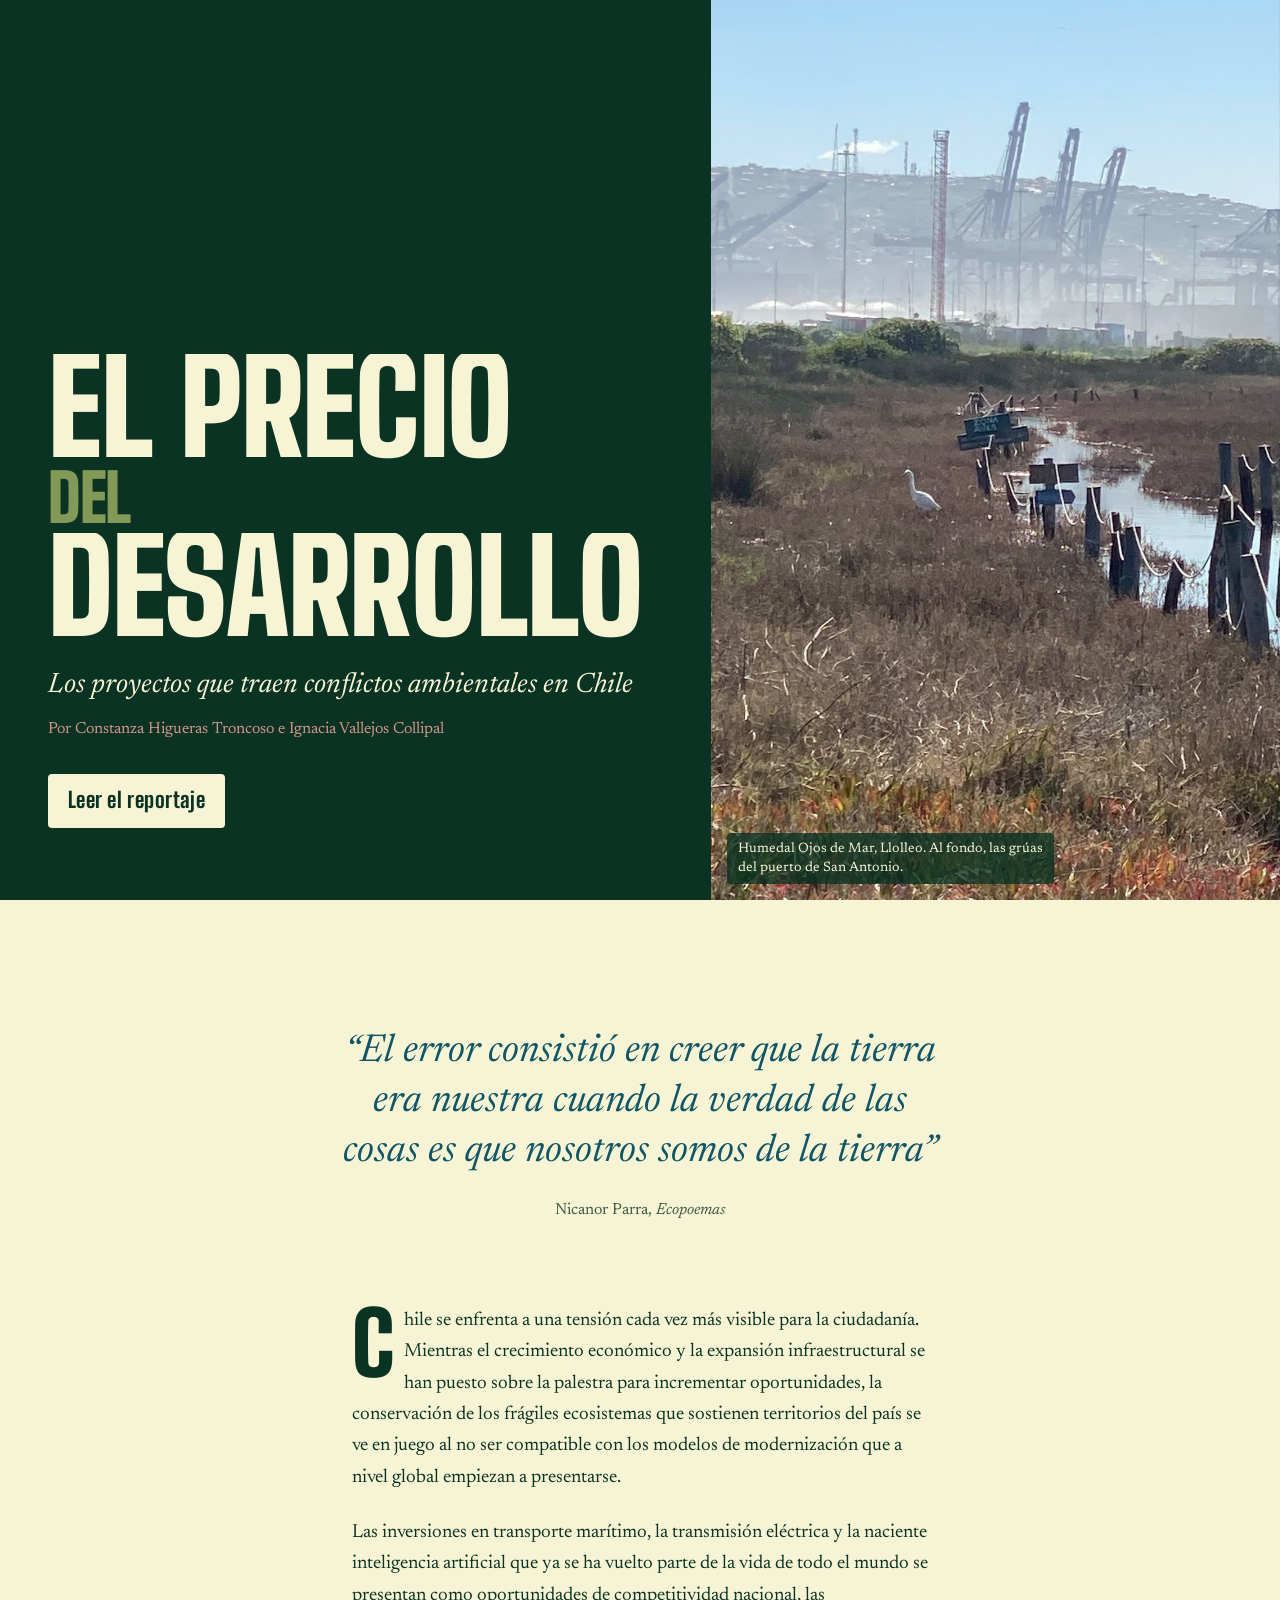
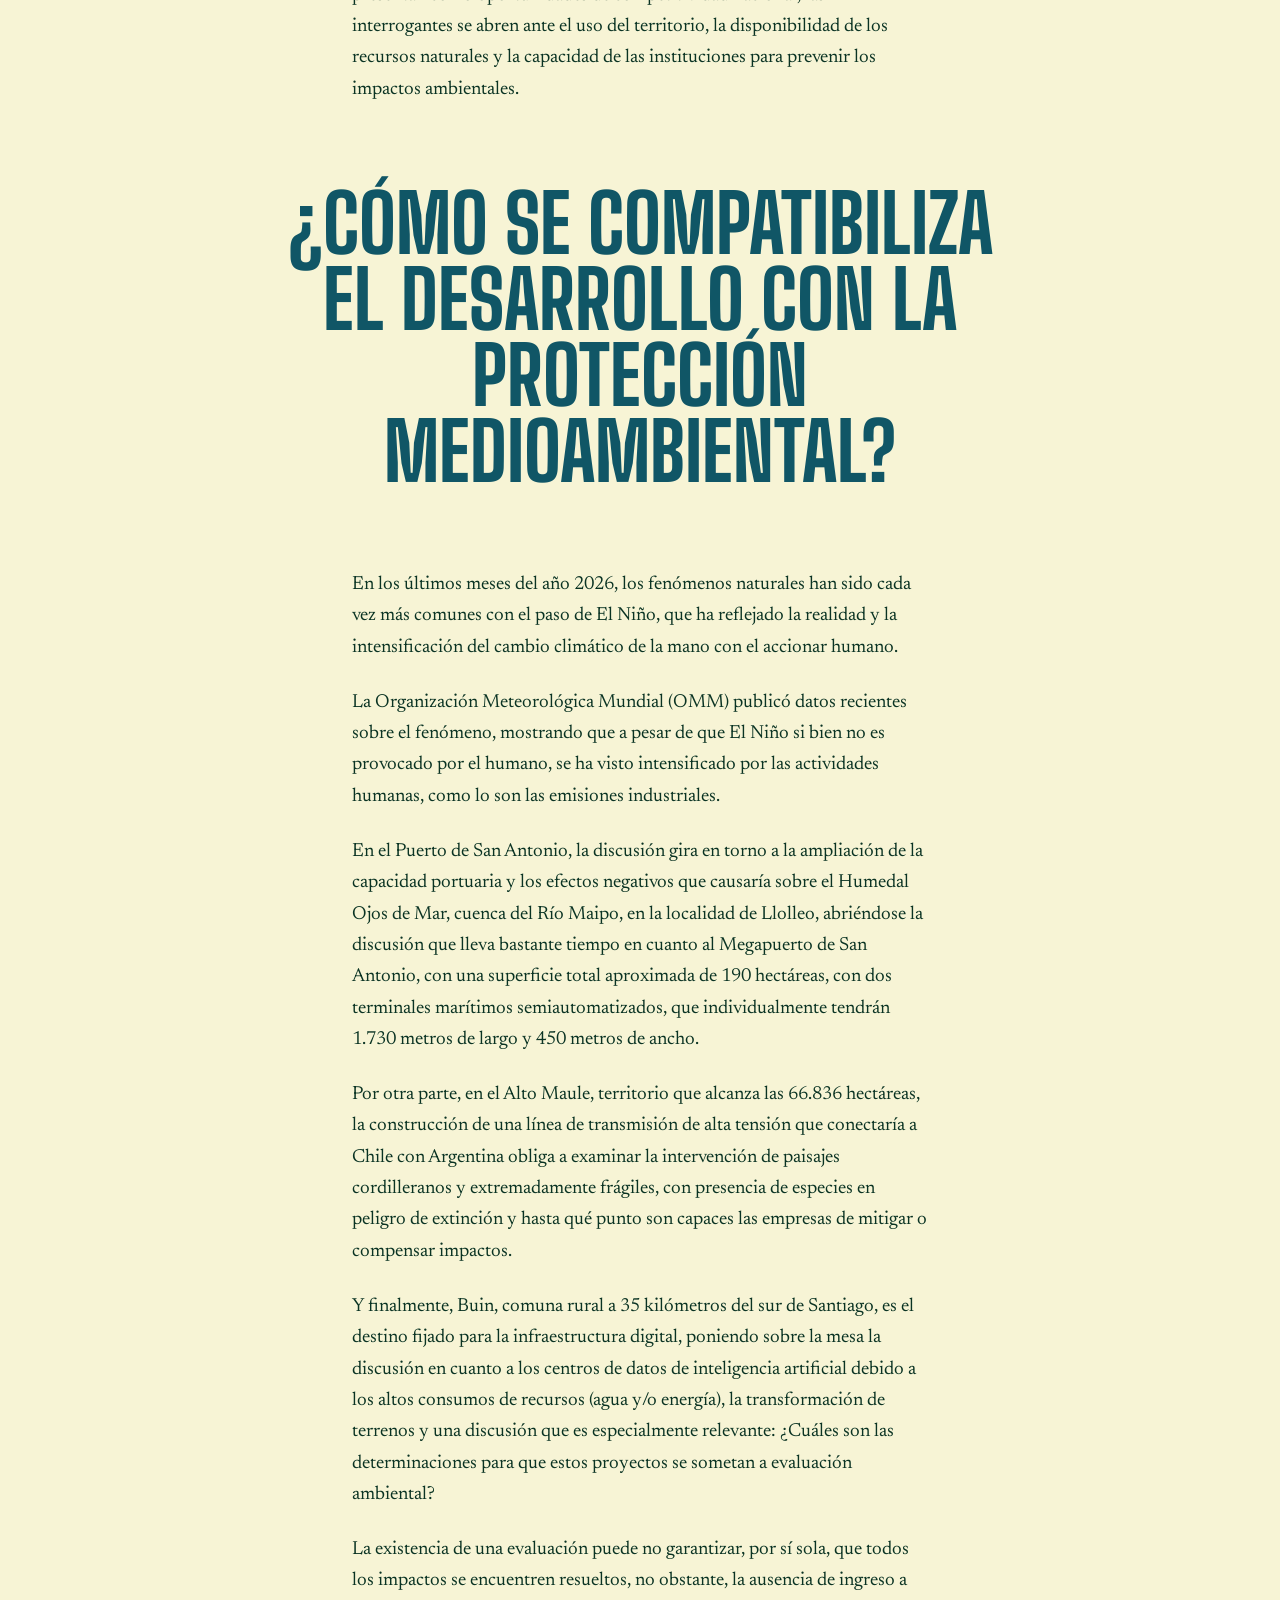
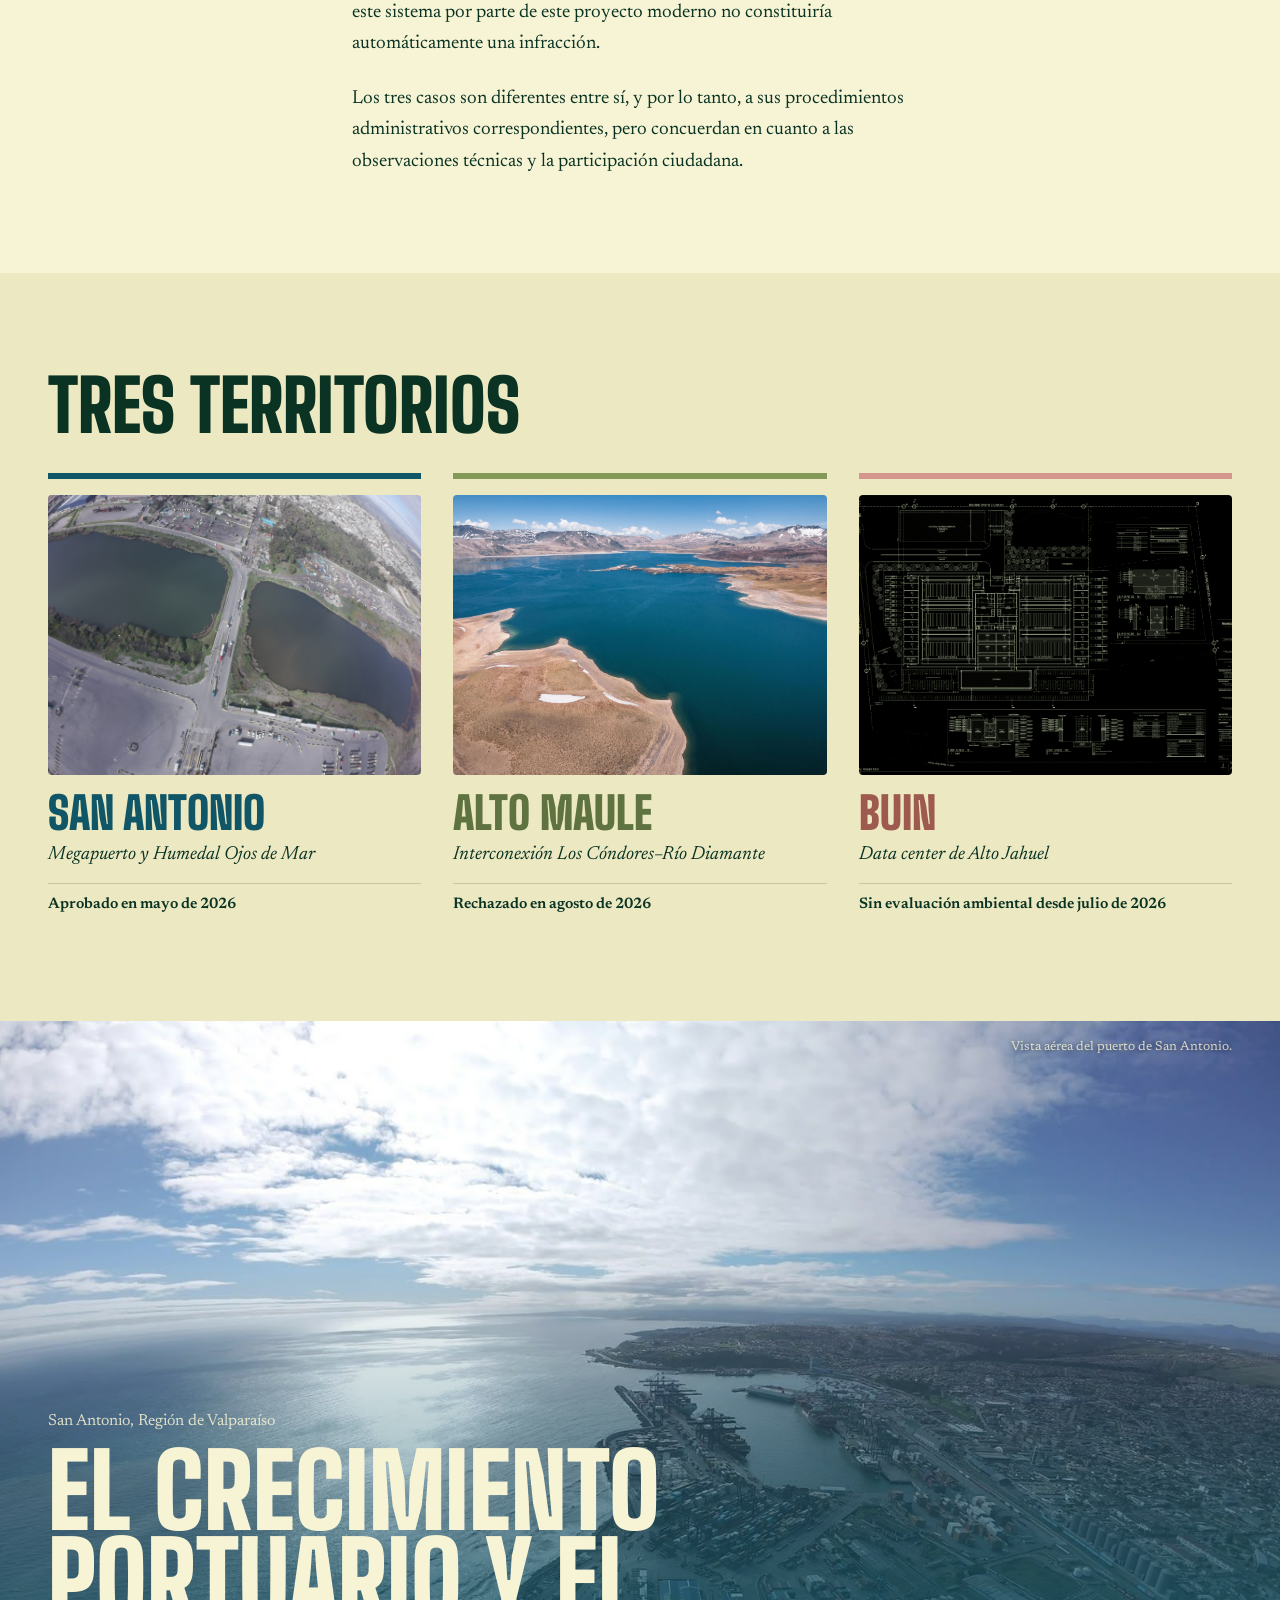
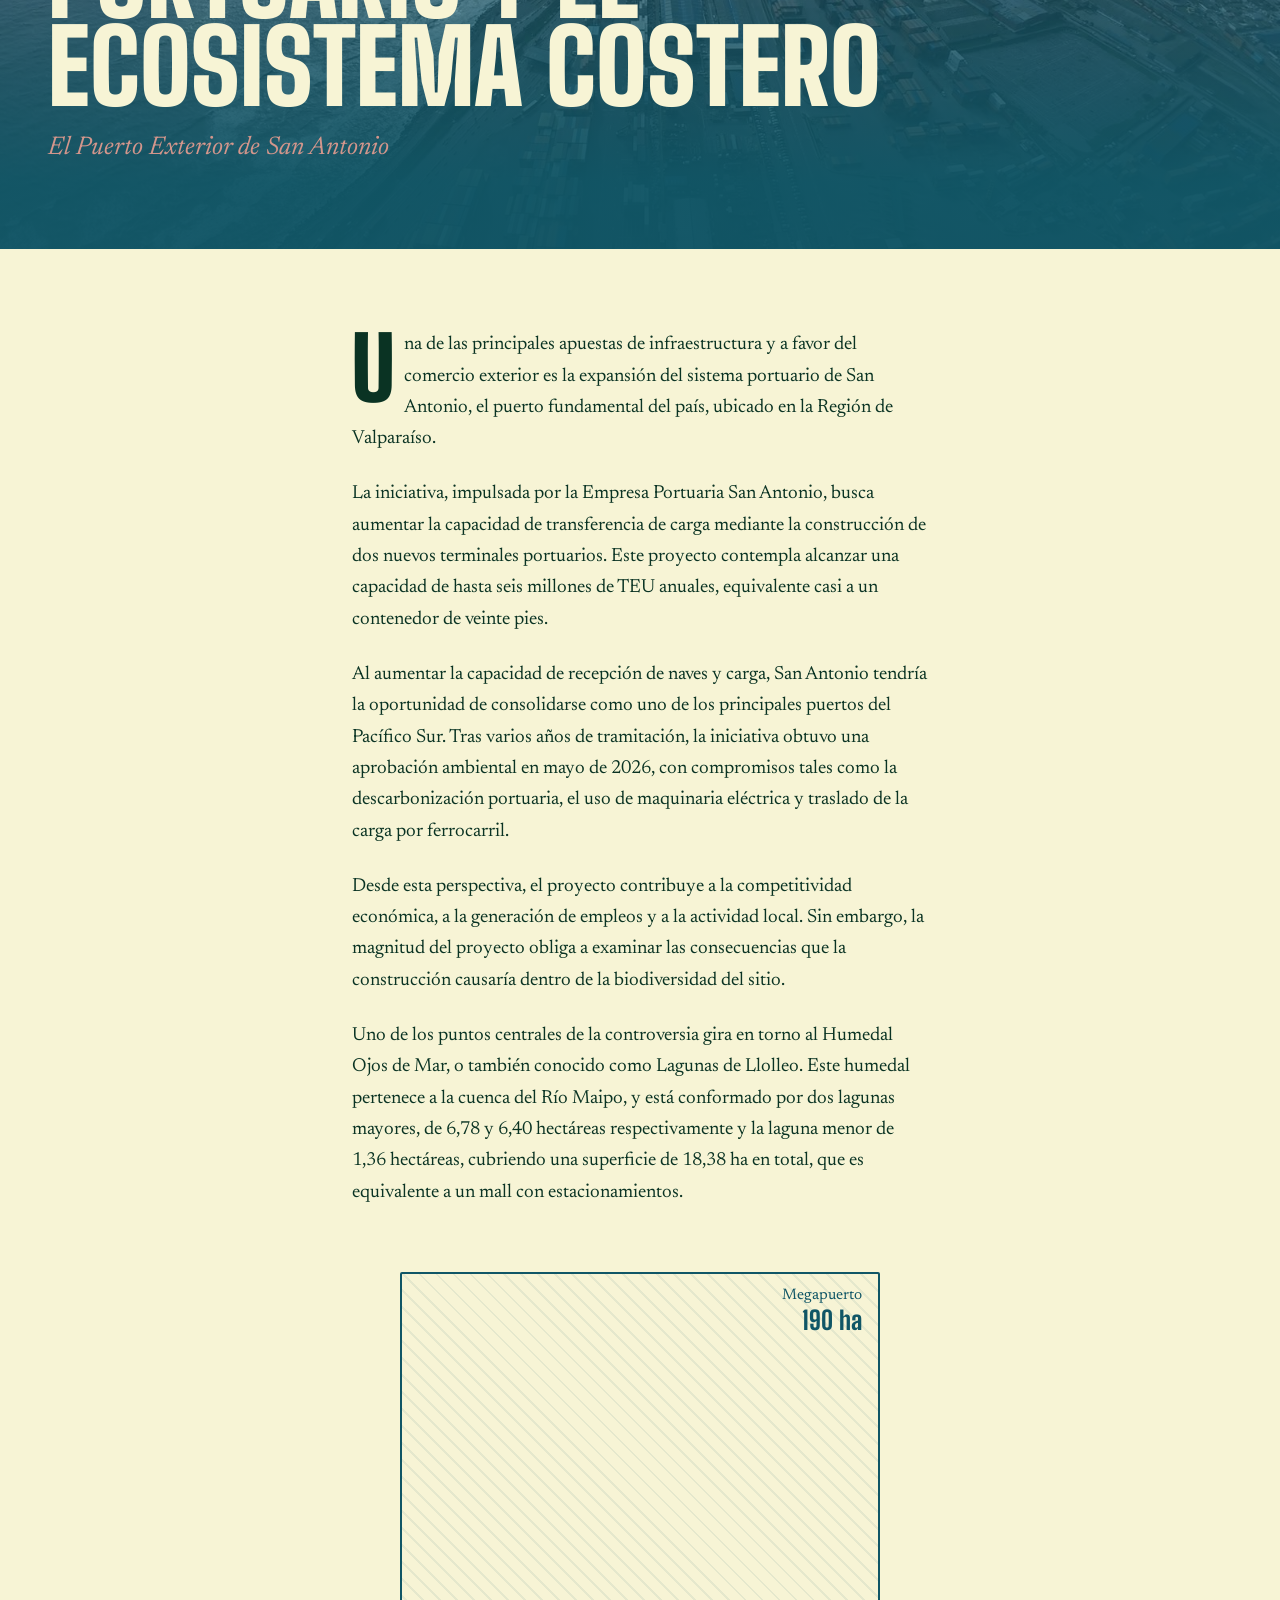
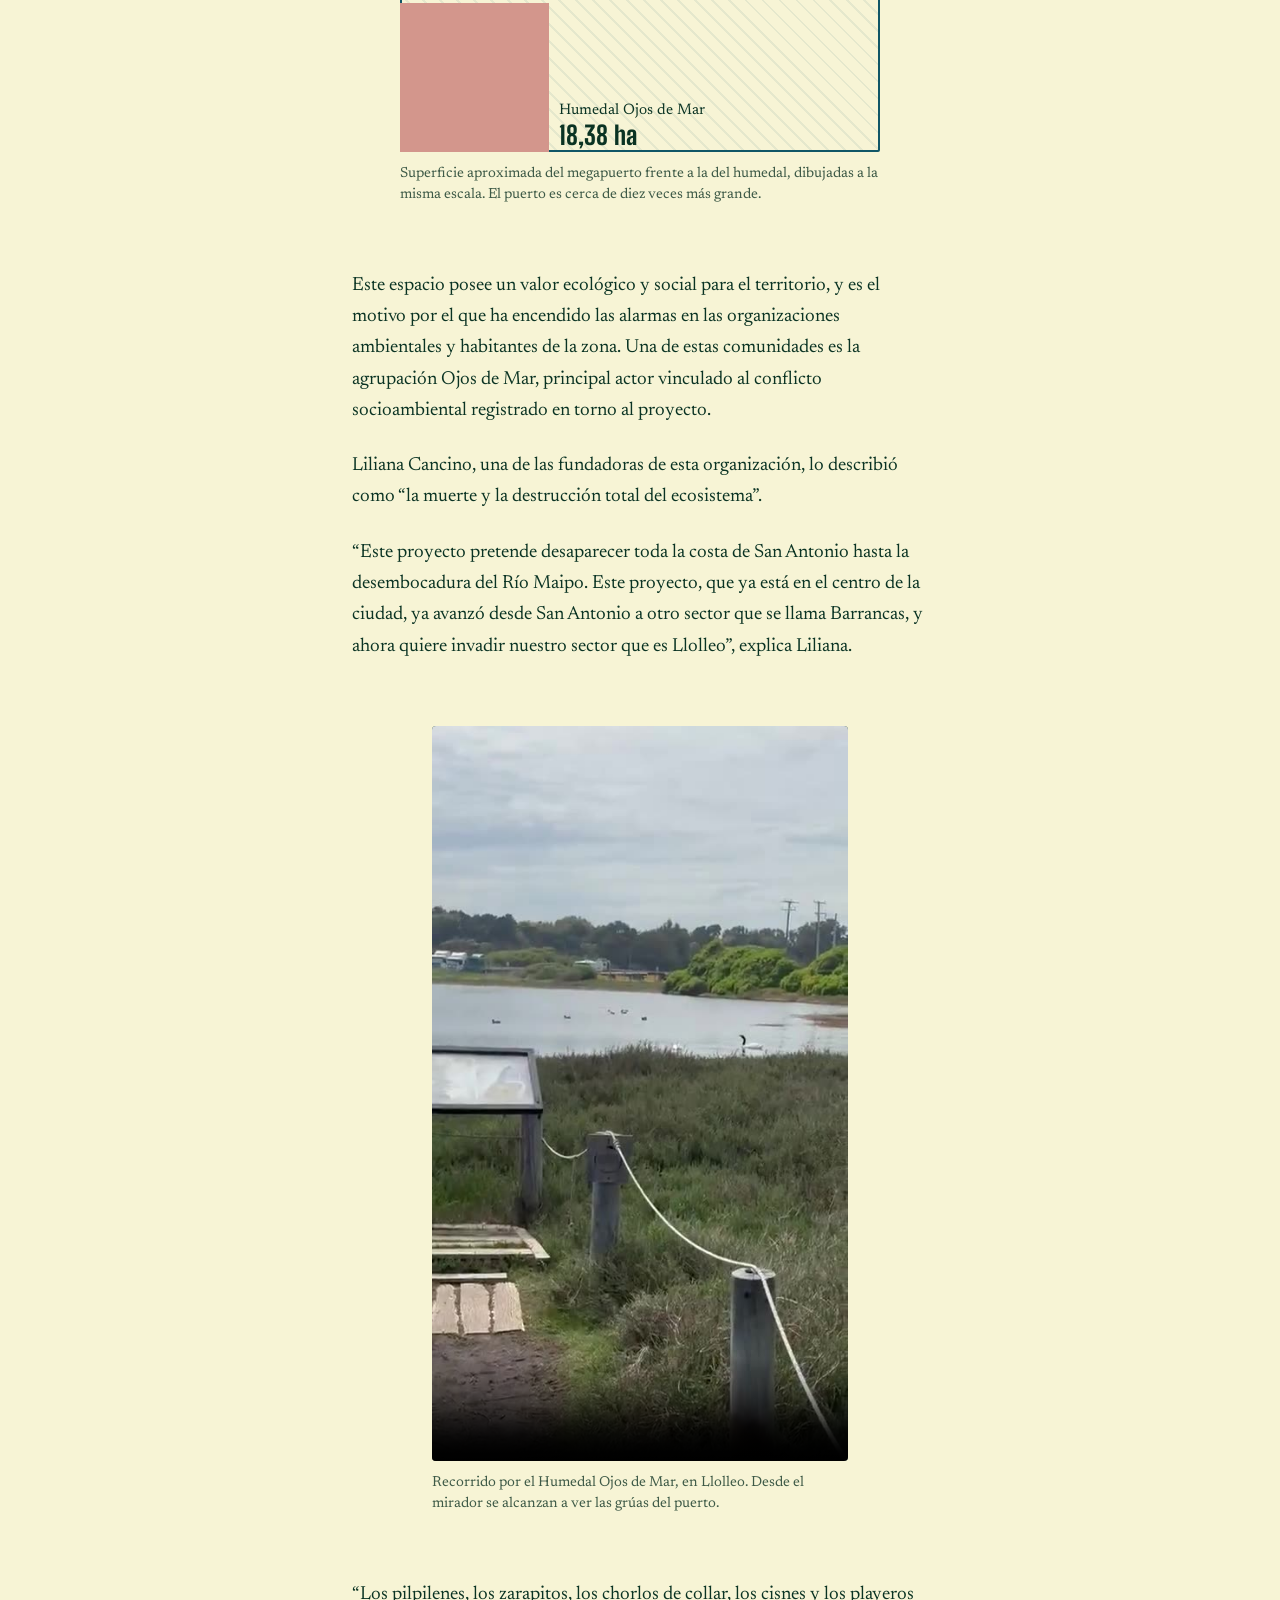
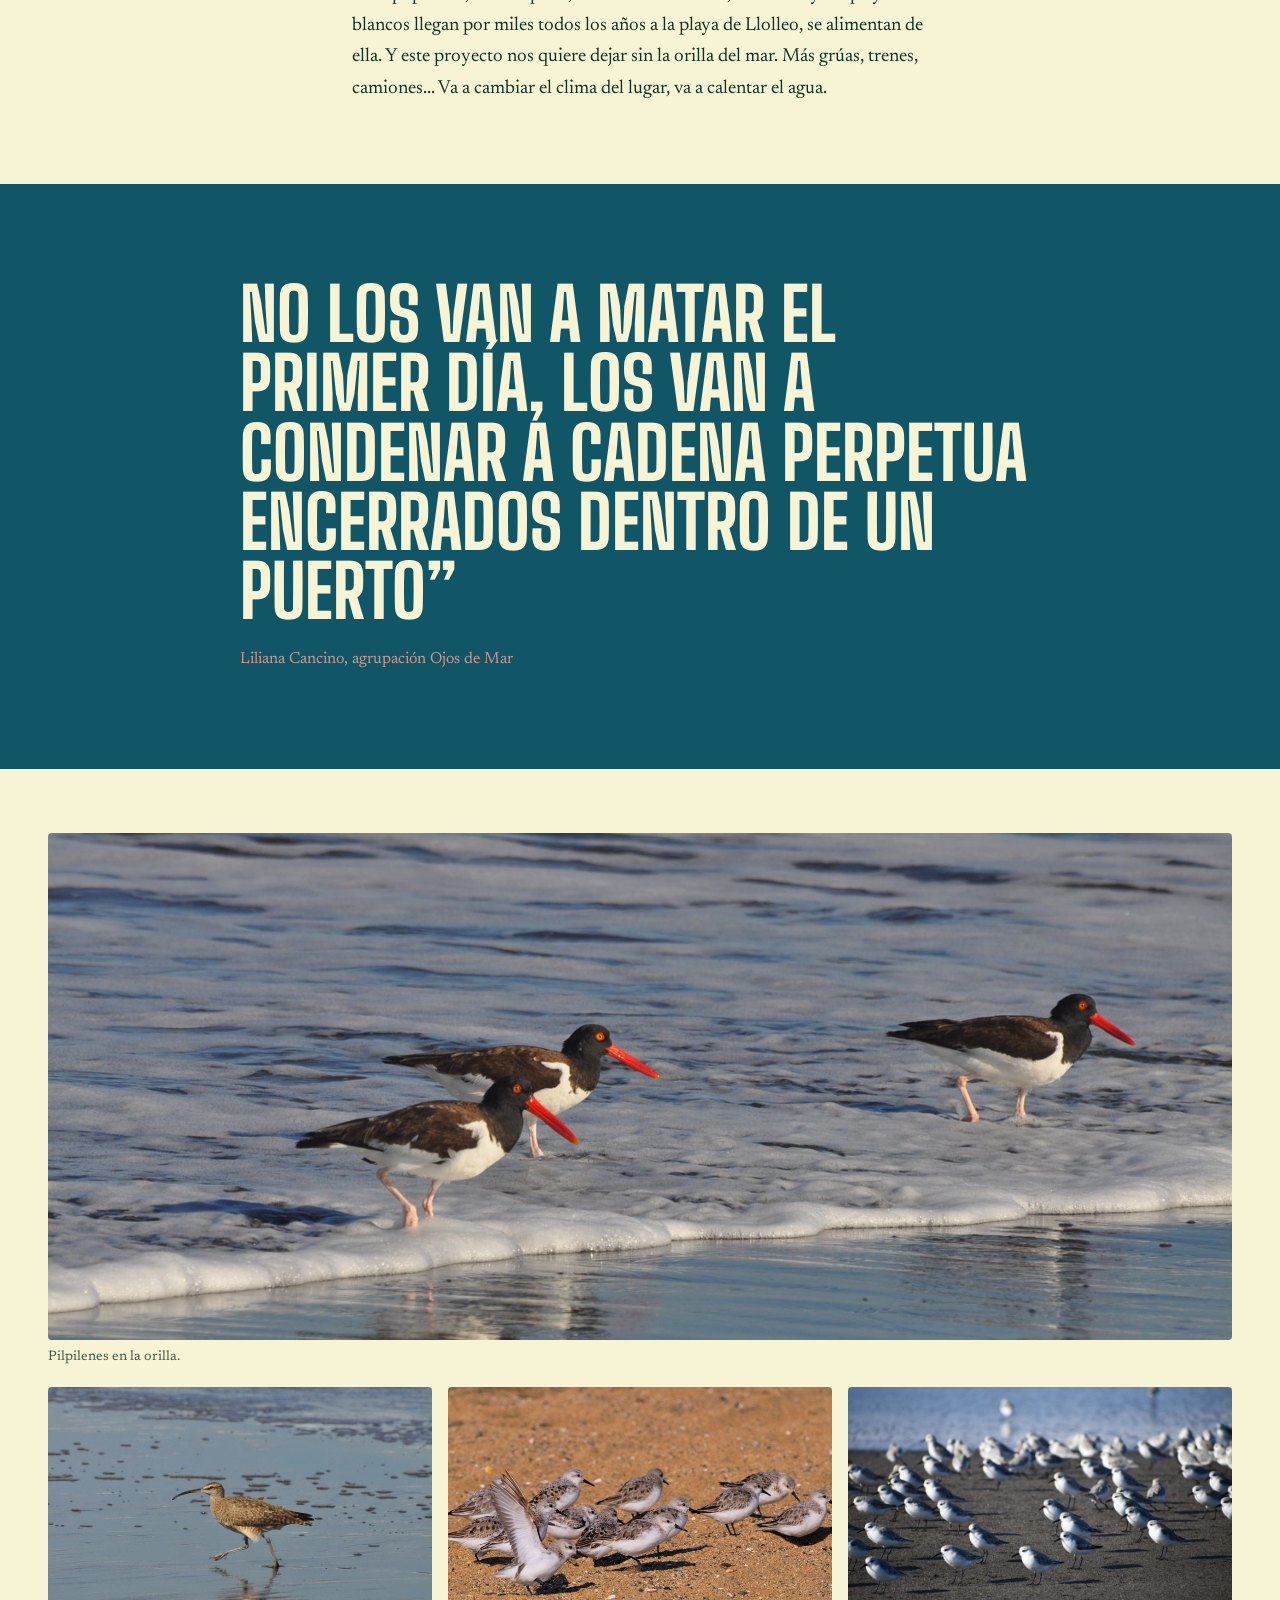
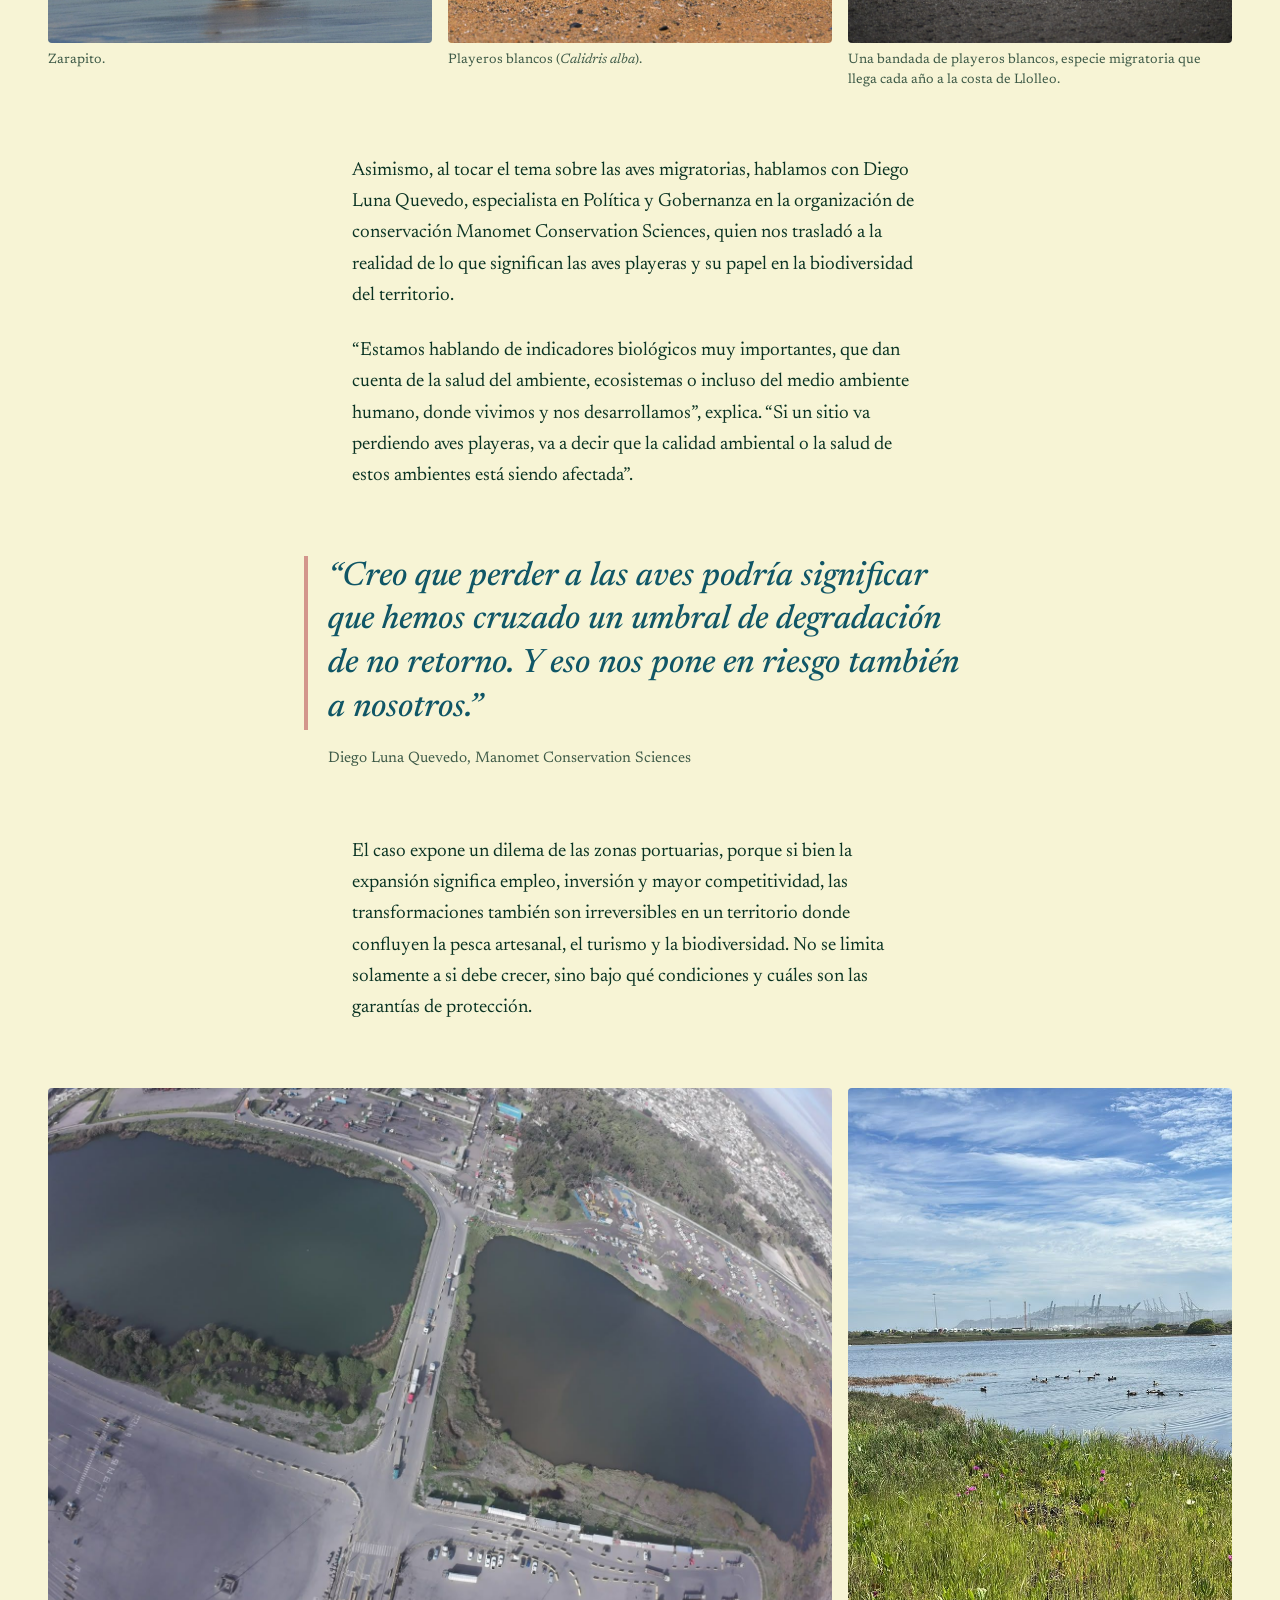
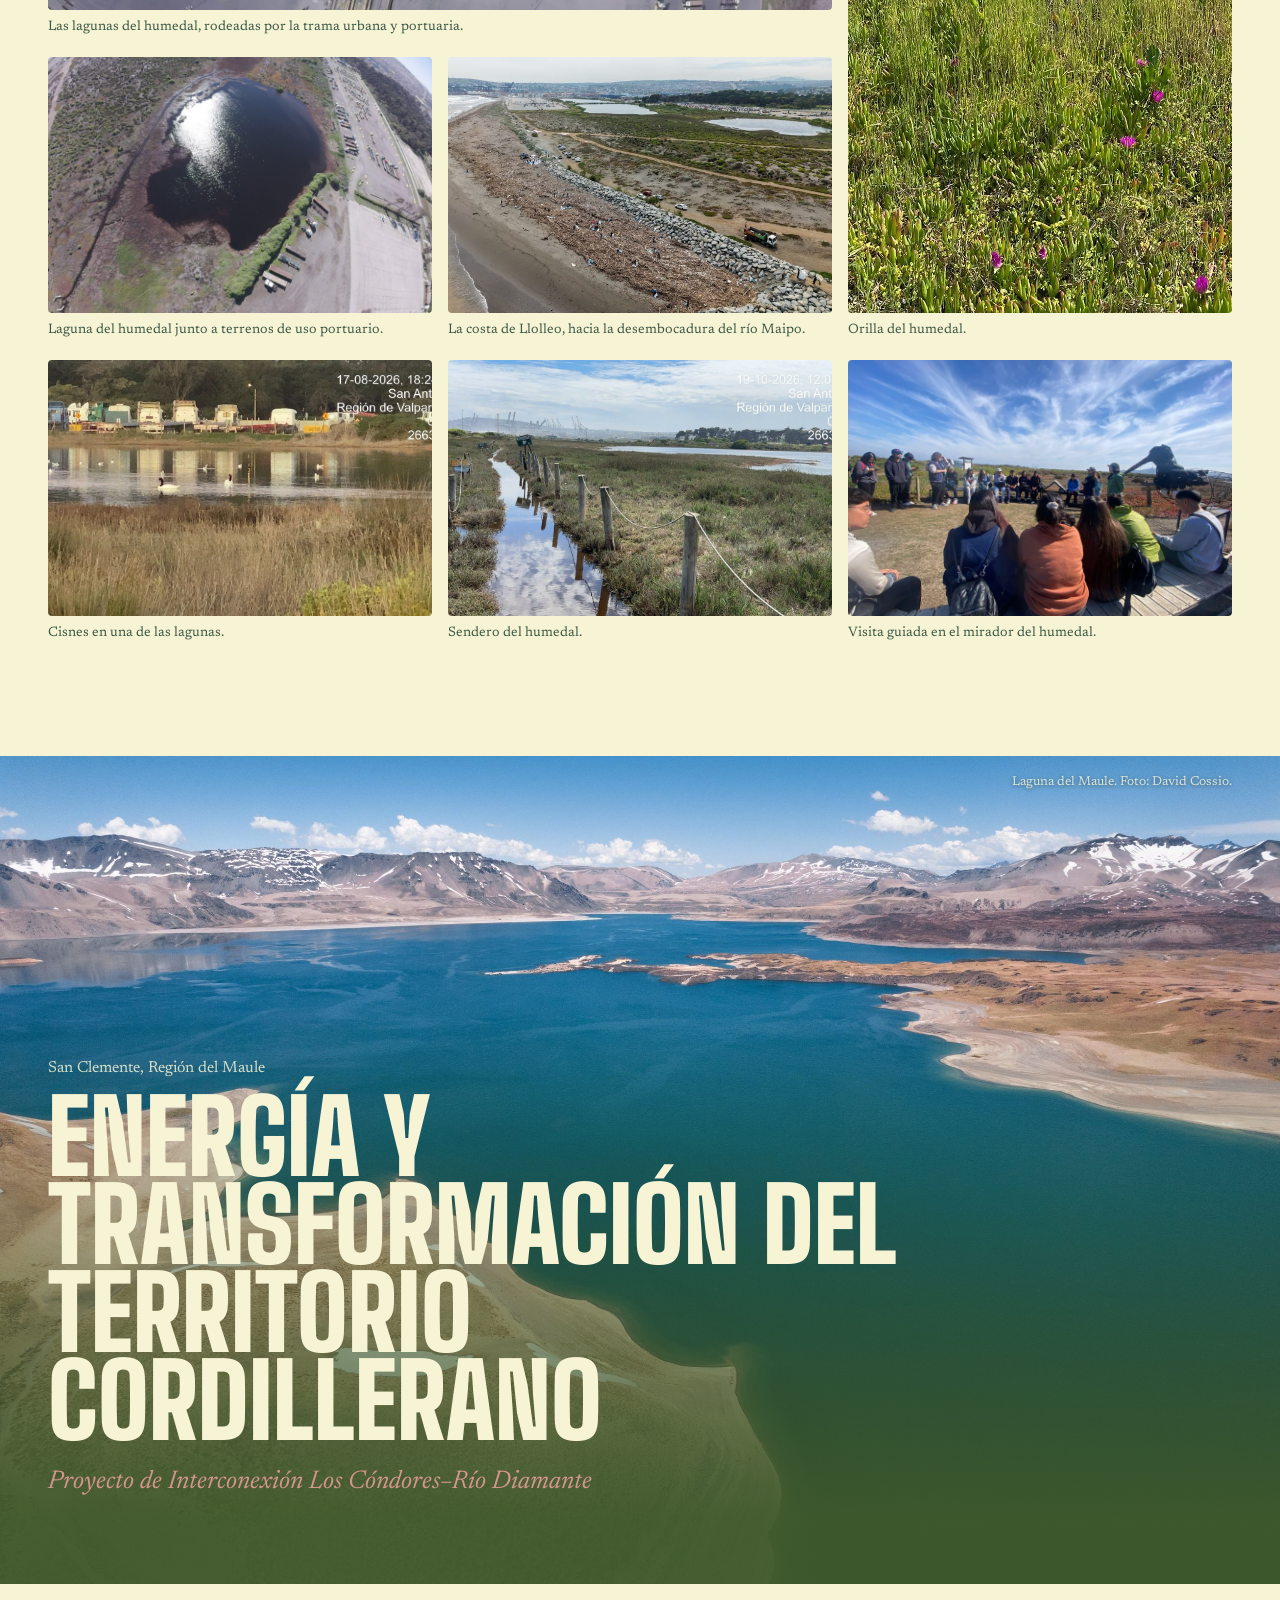
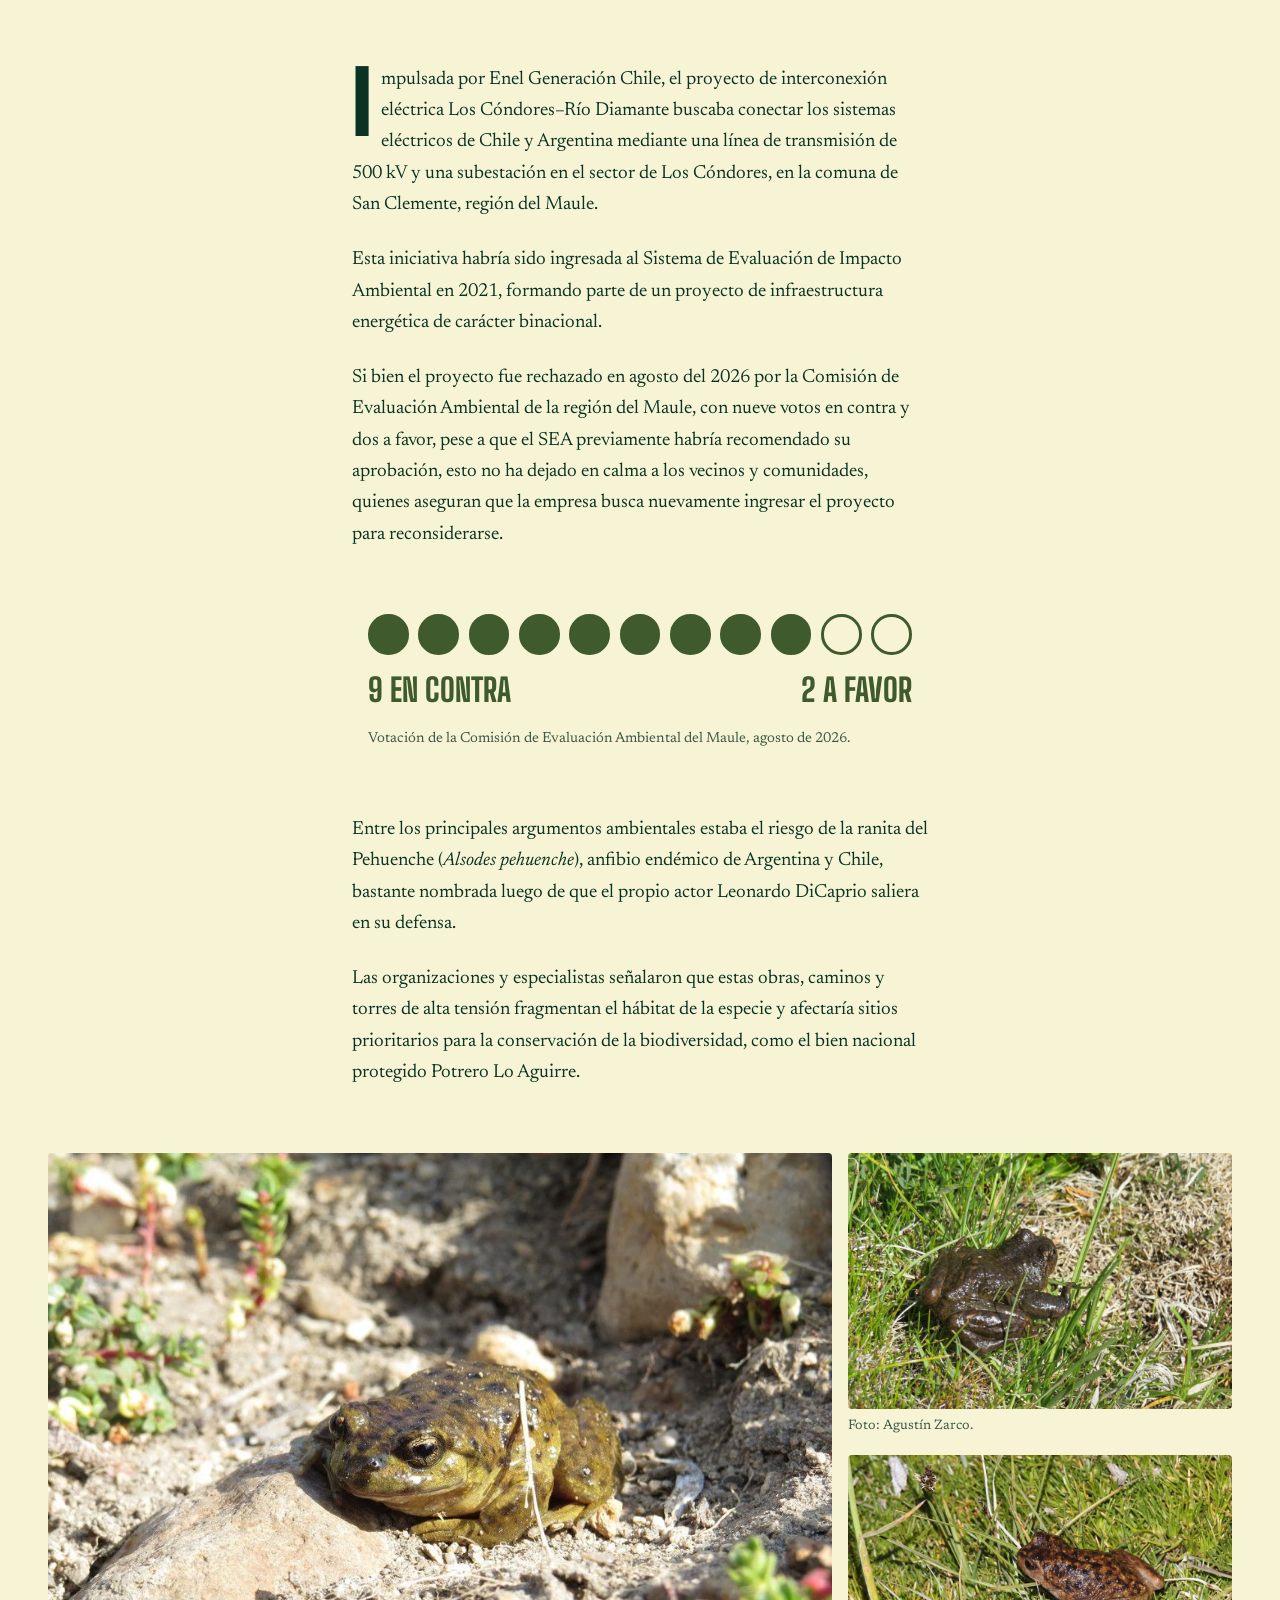
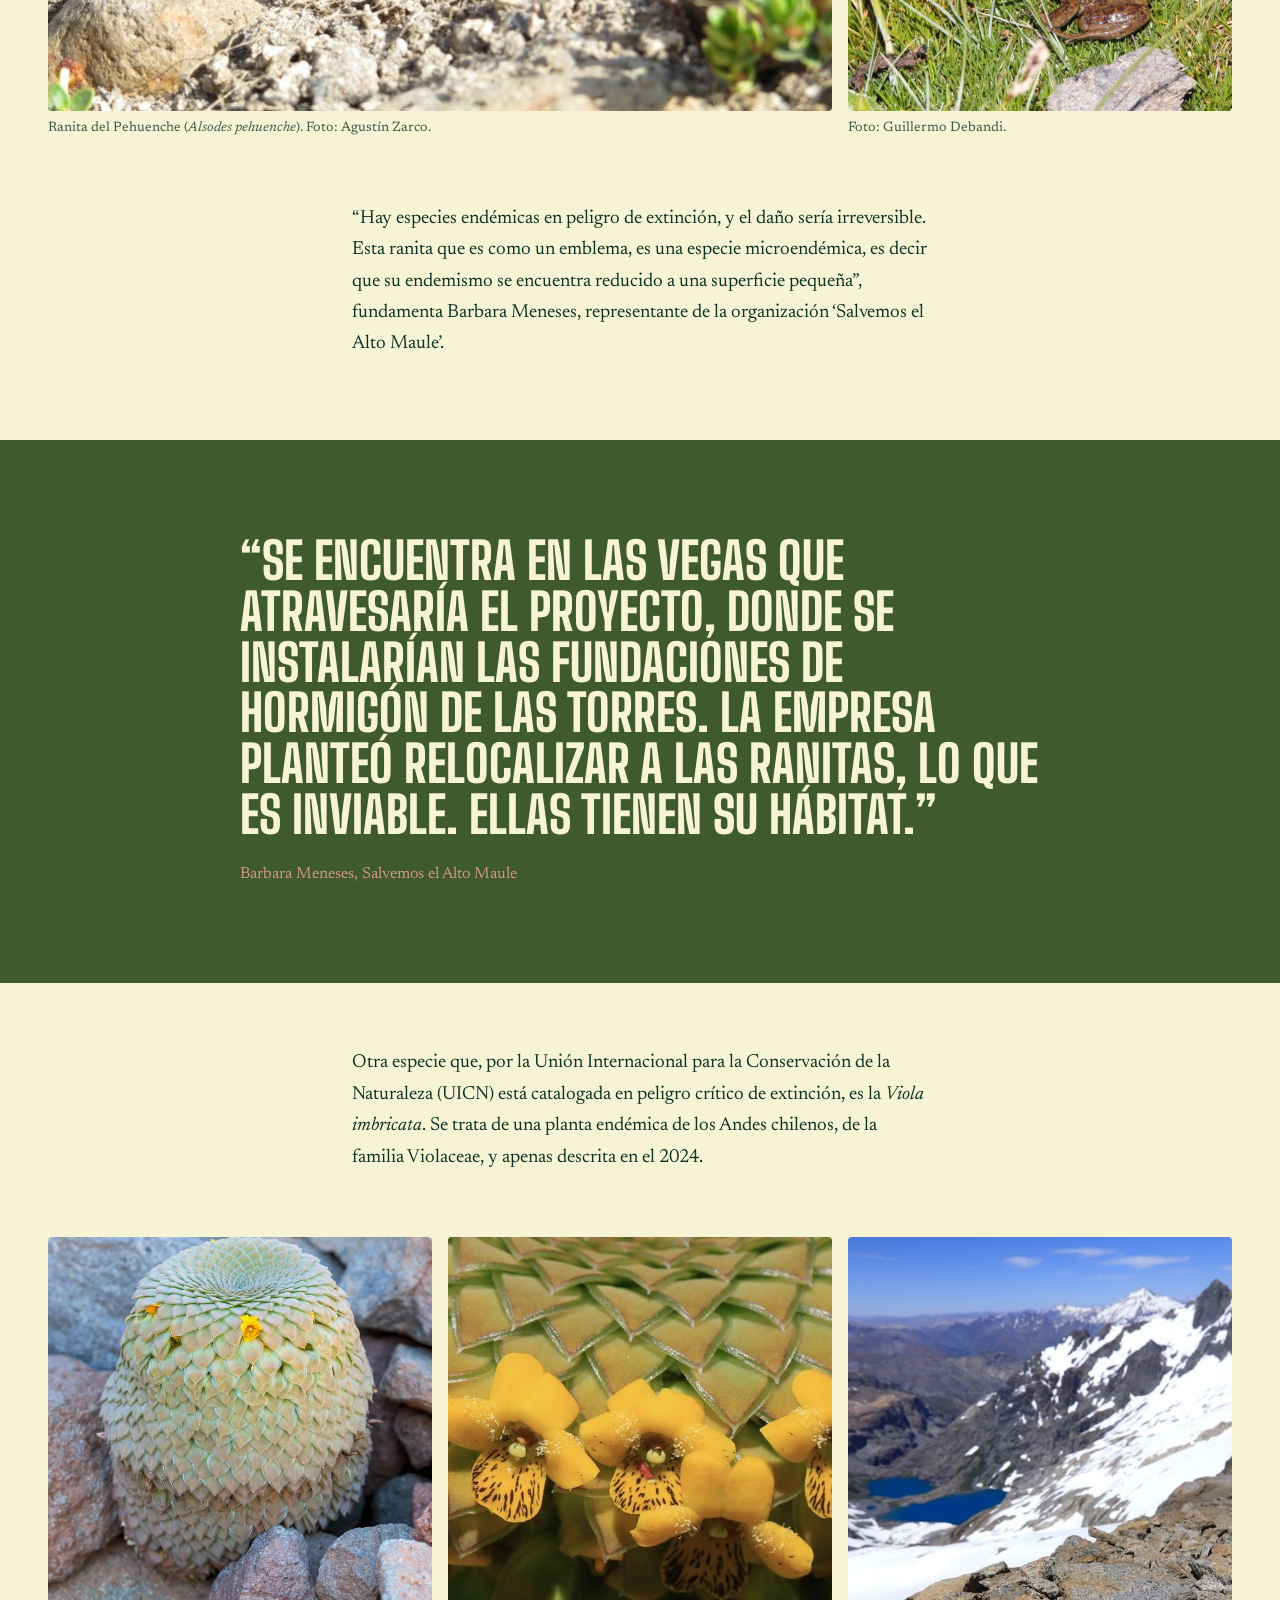
==== index.html @ 7d0caee4 "Add files via upload" ====
<!DOCTYPE html>
<html lang="es">
<head>
  <meta charset="UTF-8">
  <meta name="viewport" content="width=device-width, initial-scale=1, viewport-fit=cover">
  <title>El precio del desarrollo | Conflictos ambientales en Chile</title>
  <meta name="description" content="Reportaje sobre tres proyectos que tensionan el desarrollo y la protección ambiental en Chile: el megapuerto de San Antonio, la interconexión eléctrica del Alto Maule y el data center de Buin.">
  <meta property="og:title" content="El precio del desarrollo">
  <meta property="og:description" content="Tres territorios, tres proyectos, una pregunta: ¿cómo se compatibiliza el desarrollo con la protección ambiental?">
  <meta property="og:image" content="img/san-antonio/humedal-gruas.jpg">
  <link rel="icon" href="data:image/svg+xml,<svg xmlns='http://www.w3.org/2000/svg' viewBox='0 0 100 100'><text y='.9em' font-size='90'>🌿</text></svg>">
  <link rel="preload" href="fonts/big-shoulders-display-latin-900-normal.woff2" as="font" type="font/woff2" crossorigin>
  <link rel="stylesheet" href="css/styles.css">
</head>
<body>

  <a class="saltar" href="#intro">Saltar al reportaje</a>
  <div class="progreso" aria-hidden="true"><span></span></div>

  <!-- ===================== PORTADA ===================== -->
  <header class="portada" id="inicio">
    <div class="portada__texto">
      <h1 class="portada__titulo">
        <span class="linea">El precio</span>
        <span class="linea">del</span>
        <span class="linea">desarrollo</span>
      </h1>
      <p class="portada__bajada">Los proyectos que traen conflictos ambientales en Chile</p>
      <p class="portada__firma">Por Constanza Higueras Troncoso e Ignacia Vallejos Collipal</p>
      <a class="portada__leer" href="#intro">Leer el reportaje</a>
    </div>
    <figure class="portada__foto">
      <img src="img/san-antonio/humedal-gruas.jpg" width="1200" height="1600"
           alt="Humedal con pastizales y cisnes en primer plano; al fondo, las grúas del puerto de San Antonio.">
      <figcaption>Humedal Ojos de Mar, Llolleo. Al fondo, las grúas del puerto de San Antonio.</figcaption>
    </figure>
  </header>

  <!-- ===================== NAVEGACIÓN ===================== -->
  <nav class="barra" aria-label="Secciones del reportaje">
    <a class="barra__marca" href="#inicio">El precio del desarrollo</a>
    <ul>
      <li><a href="#san-antonio" data-tono="mar">San Antonio</a></li>
      <li><a href="#alto-maule" data-tono="cordillera">Alto Maule</a></li>
      <li><a href="#buin" data-tono="valle">Buin</a></li>
      <li><a href="#cierre">Una pregunta</a></li>
    </ul>
  </nav>

  <main>

    <!-- ===================== INTRODUCCIÓN ===================== -->
    <section class="intro" id="intro">
      <blockquote class="epigrafe">
        <p>“El error consistió en creer que la tierra era nuestra cuando la verdad de las cosas es que nosotros somos de la tierra”</p>
        <cite>Nicanor Parra, <i>Ecopoemas</i></cite>
      </blockquote>

      <div class="texto">
        <p class="capitular">Chile se enfrenta a una tensión cada vez más visible para la ciudadanía. Mientras el crecimiento económico y la expansión infraestructural se han puesto sobre la palestra para incrementar oportunidades, la conservación de los frágiles ecosistemas que sostienen territorios del país se ve en juego al no ser compatible con los modelos de modernización que a nivel global empiezan a presentarse.</p>
        <p>Las inversiones en transporte marítimo, la transmisión eléctrica y la naciente inteligencia artificial que ya se ha vuelto parte de la vida de todo el mundo se presentan como oportunidades de competitividad nacional, las interrogantes se abren ante el uso del territorio, la disponibilidad de los recursos naturales y la capacidad de las instituciones para prevenir los impactos ambientales.</p>
      </div>

      <p class="pregunta">¿Cómo se compatibiliza el desarrollo con la protección medioambiental?</p>

      <div class="texto">
        <p>En los últimos meses del año 2026, los fenómenos naturales han sido cada vez más comunes con el paso de El Niño, que ha reflejado la realidad y la intensificación del cambio climático de la mano con el accionar humano.</p>
        <p>La Organización Meteorológica Mundial (OMM) publicó datos recientes sobre el fenómeno, mostrando que a pesar de que El Niño si bien no es provocado por el humano, se ha visto intensificado por las actividades humanas, como lo son las emisiones industriales.</p>
        <p>En el Puerto de San Antonio, la discusión gira en torno a la ampliación de la capacidad portuaria y los efectos negativos que causaría sobre el Humedal Ojos de Mar, cuenca del Río Maipo, en la localidad de Llolleo, abriéndose la discusión que lleva bastante tiempo en cuanto al Megapuerto de San Antonio, con una superficie total aproximada de 190 hectáreas, con dos terminales marítimos semiautomatizados, que individualmente tendrán 1.730 metros de largo y 450 metros de ancho.</p>
        <p>Por otra parte, en el Alto Maule, territorio que alcanza las 66.836 hectáreas, la construcción de una línea de transmisión de alta tensión que conectaría a Chile con Argentina obliga a examinar la intervención de paisajes cordilleranos y extremadamente frágiles, con presencia de especies en peligro de extinción y hasta qué punto son capaces las empresas de mitigar o compensar impactos.</p>
        <p>Y finalmente, Buin, comuna rural a 35 kilómetros del sur de Santiago, es el destino fijado para la infraestructura digital, poniendo sobre la mesa la discusión en cuanto a los centros de datos de inteligencia artificial debido a los altos consumos de recursos (agua y/o energía), la transformación de terrenos y una discusión que es especialmente relevante: ¿Cuáles son las determinaciones para que estos proyectos se sometan a evaluación ambiental?</p>
        <p>La existencia de una evaluación puede no garantizar, por sí sola, que todos los impactos se encuentren resueltos, no obstante, la ausencia de ingreso a este sistema por parte de este proyecto moderno no constituiría automáticamente una infracción.</p>
        <p>Los tres casos son diferentes entre sí, y por lo tanto, a sus procedimientos administrativos correspondientes, pero concuerdan en cuanto a las observaciones técnicas y la participación ciudadana.</p>
      </div>
    </section>

    <!-- ===================== ÍNDICE DE TERRITORIOS ===================== -->
    <section class="territorios" aria-labelledby="territorios-titulo">
      <h2 id="territorios-titulo" class="territorios__titulo">Tres territorios</h2>
      <ol class="territorios__lista">
        <li>
          <a href="#san-antonio" class="territorio territorio--mar">
            <img src="img/san-antonio/lagunas-dron.jpg" alt="" width="1600" height="1200" loading="lazy">
            <span class="territorio__lugar">San Antonio</span>
            <span class="territorio__proyecto">Megapuerto y Humedal Ojos de Mar</span>
            <span class="territorio__estado">Aprobado en mayo de 2026</span>
          </a>
        </li>
        <li>
          <a href="#alto-maule" class="territorio territorio--cordillera">
            <img src="img/maule/laguna-del-maule.jpg" alt="" width="2400" height="1599" loading="lazy">
            <span class="territorio__lugar">Alto Maule</span>
            <span class="territorio__proyecto">Interconexión Los Cóndores–Río Diamante</span>
            <span class="territorio__estado">Rechazado en agosto de 2026</span>
          </a>
        </li>
        <li>
          <a href="#buin" class="territorio territorio--valle">
            <img src="img/buin/a102-planta-n1-portada.jpg" alt="" width="2000" height="1413" loading="lazy">
            <span class="territorio__lugar">Buin</span>
            <span class="territorio__proyecto">Data center de Alto Jahuel</span>
            <span class="territorio__estado">Sin evaluación ambiental desde julio de 2026</span>
          </a>
        </li>
      </ol>
    </section>

    <!-- ===================== SAN ANTONIO ===================== -->
    <article class="capitulo capitulo--mar" id="san-antonio" aria-labelledby="sa-titulo">
      <header class="apertura">
        <img class="apertura__fondo" src="img/san-antonio/puerto-dron.jpg" alt="" width="1600" height="1200">
        <div class="apertura__texto">
          <p class="apertura__lugar">San Antonio, Región de Valparaíso</p>
          <h2 id="sa-titulo">El crecimiento portuario y el ecosistema costero</h2>
          <p class="apertura__bajada">El Puerto Exterior de San Antonio</p>
        </div>
        <p class="apertura__credito">Vista aérea del puerto de San Antonio.</p>
      </header>

      <div class="texto">
        <p class="capitular">Una de las principales apuestas de infraestructura y a favor del comercio exterior es la expansión del sistema portuario de San Antonio, el puerto fundamental del país, ubicado en la Región de Valparaíso.</p>
        <p>La iniciativa, impulsada por la Empresa Portuaria San Antonio, busca aumentar la capacidad de transferencia de carga mediante la construcción de dos nuevos terminales portuarios. Este proyecto contempla alcanzar una capacidad de hasta seis millones de TEU anuales, equivalente casi a un contenedor de veinte pies.</p>
        <p>Al aumentar la capacidad de recepción de naves y carga, San Antonio tendría la oportunidad de consolidarse como uno de los principales puertos del Pacífico Sur. Tras varios años de tramitación, la iniciativa obtuvo una aprobación ambiental en mayo de 2026, con compromisos tales como la descarbonización portuaria, el uso de maquinaria eléctrica y traslado de la carga por ferrocarril.</p>
        <p>Desde esta perspectiva, el proyecto contribuye a la competitividad económica, a la generación de empleos y a la actividad local. Sin embargo, la magnitud del proyecto obliga a examinar las consecuencias que la construcción causaría dentro de la biodiversidad del sitio.</p>
        <p>Uno de los puntos centrales de la controversia gira en torno al Humedal Ojos de Mar, o también conocido como Lagunas de Llolleo. Este humedal pertenece a la cuenca del Río Maipo, y está conformado por dos lagunas mayores, de 6,78 y 6,40 hectáreas respectivamente y la laguna menor de 1,36 hectáreas, cubriendo una superficie de 18,38 ha en total, que es equivalente a un mall con estacionamientos.</p>
      </div>

      <figure class="escala">
        <div class="escala__grafico" role="img" aria-label="Comparación de superficies a la misma escala: el megapuerto, de unas 190 hectáreas, es cerca de diez veces el humedal Ojos de Mar, de 18,38 hectáreas.">
          <div class="escala__puerto"><span>Megapuerto<br><b>190 ha</b></span></div>
          <div class="escala__humedal"><span>Humedal Ojos de Mar<br><b>18,38 ha</b></span></div>
        </div>
        <figcaption>Superficie aproximada del megapuerto frente a la del humedal, dibujadas a la misma escala. El puerto es cerca de diez veces más grande.</figcaption>
      </figure>

      <div class="texto">
        <p>Este espacio posee un valor ecológico y social para el territorio, y es el motivo por el que ha encendido las alarmas en las organizaciones ambientales y habitantes de la zona. Una de estas comunidades es la agrupación Ojos de Mar, principal actor vinculado al conflicto socioambiental registrado en torno al proyecto.</p>
        <p>Liliana Cancino, una de las fundadoras de esta organización, lo describió como “la muerte y la destrucción total del ecosistema”.</p>
        <p>“Este proyecto pretende desaparecer toda la costa de San Antonio hasta la desembocadura del Río Maipo. Este proyecto, que ya está en el centro de la ciudad, ya avanzó desde San Antonio a otro sector que se llama Barrancas, y ahora quiere invadir nuestro sector que es Llolleo”, explica Liliana.</p>
      </div>

      <figure class="video">
        <video controls preload="metadata" playsinline poster="video/humedal-ojos-de-mar-poster.jpg" width="480" height="848">
          <source src="video/humedal-ojos-de-mar.mp4" type="video/mp4">
          Tu navegador no puede reproducir este video. <a href="video/humedal-ojos-de-mar.mp4">Descárgalo aquí</a>.
        </video>
        <figcaption>Recorrido por el Humedal Ojos de Mar, en Llolleo. Desde el mirador se alcanzan a ver las grúas del puerto.</figcaption>
      </figure>

      <div class="texto">
        <p>“Los pilpilenes, los zarapitos, los chorlos de collar, los cisnes y los playeros blancos llegan por miles todos los años a la playa de Llolleo, se alimentan de ella. Y este proyecto nos quiere dejar sin la orilla del mar. Más grúas, trenes, camiones... Va a cambiar el clima del lugar, va a calentar el agua.</p>
      </div>

      <blockquote class="cita cita--banda">
        <p>No los van a matar el primer día, los van a condenar a cadena perpetua encerrados dentro de un puerto”</p>
        <cite>Liliana Cancino, agrupación Ojos de Mar</cite>
      </blockquote>

      <div class="galeria galeria--aves" data-grupo="aves">
        <figure class="galeria__item g6">
          <button type="button"><img src="img/san-antonio/pilpilenes.jpg" alt="Dos pilpilenes, aves de pico rojo y plumaje negro y blanco, caminando en la orilla." width="1800" height="1196" loading="lazy"></button>
          <figcaption>Pilpilenes en la orilla.</figcaption>
        </figure>
        <figure class="galeria__item g2">
          <button type="button"><img src="img/san-antonio/zarapito.jpg" alt="Un zarapito de pico largo y curvo caminando sobre la arena mojada." width="1789" height="1188" loading="lazy"></button>
          <figcaption>Zarapito.</figcaption>
        </figure>
        <figure class="galeria__item g2">
          <button type="button"><img src="img/san-antonio/playeros-blancos-1.jpg" alt="Grupo de playeros blancos sobre la arena." width="1518" height="1009" loading="lazy"></button>
          <figcaption>Playeros blancos (<i>Calidris alba</i>).</figcaption>
        </figure>
        <figure class="galeria__item g2">
          <button type="button"><img src="img/san-antonio/playeros-blancos-2.jpg" alt="Bandada de playeros blancos descansando en la playa." width="1800" height="1200" loading="lazy"></button>
          <figcaption>Una bandada de playeros blancos, especie migratoria que llega cada año a la costa de Llolleo.</figcaption>
        </figure>
      </div>

      <div class="texto">
        <p>Asimismo, al tocar el tema sobre las aves migratorias, hablamos con Diego Luna Quevedo, especialista en Política y Gobernanza en la organización de conservación Manomet Conservation Sciences, quien nos trasladó a la realidad de lo que significan las aves playeras y su papel en la biodiversidad del territorio.</p>
        <p>“Estamos hablando de indicadores biológicos muy importantes, que dan cuenta de la salud del ambiente, ecosistemas o incluso del medio ambiente humano, donde vivimos y nos desarrollamos”, explica. “Si un sitio va perdiendo aves playeras, va a decir que la calidad ambiental o la salud de estos ambientes está siendo afectada”.</p>
      </div>

      <blockquote class="cita">
        <p>“Creo que perder a las aves podría significar que hemos cruzado un umbral de degradación de no retorno. Y eso nos pone en riesgo también a nosotros.”</p>
        <cite>Diego Luna Quevedo, Manomet Conservation Sciences</cite>
      </blockquote>

      <div class="texto">
        <p>El caso expone un dilema de las zonas portuarias, porque si bien la expansión significa empleo, inversión y mayor competitividad, las transformaciones también son irreversibles en un territorio donde confluyen la pesca artesanal, el turismo y la biodiversidad. No se limita solamente a si debe crecer, sino bajo qué condiciones y cuáles son las garantías de protección.</p>
      </div>

      <div class="galeria galeria--territorio" data-grupo="san-antonio">
        <figure class="galeria__item g4">
          <button type="button"><img src="img/san-antonio/lagunas-dron.jpg" alt="Vista aérea de dos lagunas del humedal rodeadas de calles, galpones y estacionamientos." width="1600" height="1200" loading="lazy"></button>
          <figcaption>Las lagunas del humedal, rodeadas por la trama urbana y portuaria.</figcaption>
        </figure>
        <figure class="galeria__item g2 alta">
          <button type="button"><img src="img/san-antonio/orilla-humedal.jpg" alt="Pasto verde en primer plano y la laguna con el puerto a lo lejos." width="900" height="1600" loading="lazy"></button>
          <figcaption>Orilla del humedal.</figcaption>
        </figure>
        <figure class="galeria__item g2">
          <button type="button"><img src="img/san-antonio/laguna-dron.jpg" alt="Vista aérea de una laguna oscura junto a un terreno industrial con camiones." width="1600" height="1200" loading="lazy"></button>
          <figcaption>Laguna del humedal junto a terrenos de uso portuario.</figcaption>
        </figure>
        <figure class="galeria__item g2">
          <button type="button"><img src="img/san-antonio/costa-llolleo-dron.jpg" alt="Vista aérea de la costa con un enrocado, la playa y lagunas al fondo." width="1280" height="960" loading="lazy"></button>
          <figcaption>La costa de Llolleo, hacia la desembocadura del río Maipo.</figcaption>
        </figure>
        <figure class="galeria__item g2">
          <button type="button"><img src="img/san-antonio/cisnes-laguna.jpg" alt="Cisnes en una laguna con casas al fondo." width="1280" height="720" loading="lazy"></button>
          <figcaption>Cisnes en una de las lagunas.</figcaption>
        </figure>
        <figure class="galeria__item g2">
          <button type="button"><img src="img/san-antonio/sendero-humedal.jpg" alt="Sendero delimitado con cuerdas y estacas que cruza el humedal." width="1280" height="720" loading="lazy"></button>
          <figcaption>Sendero del humedal.</figcaption>
        </figure>
        <figure class="galeria__item g2">
          <button type="button"><img src="img/san-antonio/visita-mirador.jpg" alt="Grupo de personas sentadas en un mirador escuchando una charla al aire libre." width="1600" height="1200" loading="lazy"></button>
          <figcaption>Visita guiada en el mirador del humedal.</figcaption>
        </figure>
      </div>
    </article>

    <!-- ===================== ALTO MAULE ===================== -->
    <article class="capitulo capitulo--cordillera" id="alto-maule" aria-labelledby="am-titulo">
      <header class="apertura">
        <img class="apertura__fondo" src="img/maule/laguna-del-maule.jpg" alt="" width="2400" height="1599">
        <div class="apertura__texto">
          <p class="apertura__lugar">San Clemente, Región del Maule</p>
          <h2 id="am-titulo">Energía y transformación del territorio cordillerano</h2>
          <p class="apertura__bajada">Proyecto de Interconexión Los Cóndores–Río Diamante</p>
        </div>
        <p class="apertura__credito">Laguna del Maule. Foto: David Cossio.</p>
      </header>

      <div class="texto">
        <p class="capitular">Impulsada por Enel Generación Chile, el proyecto de interconexión eléctrica Los Cóndores–Río Diamante buscaba conectar los sistemas eléctricos de Chile y Argentina mediante una línea de transmisión de 500 kV y una subestación en el sector de Los Cóndores, en la comuna de San Clemente, región del Maule.</p>
        <p>Esta iniciativa habría sido ingresada al Sistema de Evaluación de Impacto Ambiental en 2021, formando parte de un proyecto de infraestructura energética de carácter binacional.</p>
        <p>Si bien el proyecto fue rechazado en agosto del 2026 por la Comisión de Evaluación Ambiental de la región del Maule, con nueve votos en contra y dos a favor, pese a que el SEA previamente habría recomendado su aprobación, esto no ha dejado en calma a los vecinos y comunidades, quienes aseguran que la empresa busca nuevamente ingresar el proyecto para reconsiderarse.</p>
      </div>

      <figure class="votos">
        <div class="votos__puntos" role="img" aria-label="Votación de la Comisión de Evaluación Ambiental del Maule: nueve votos en contra y dos a favor.">
          <span class="voto voto--contra"></span><span class="voto voto--contra"></span><span class="voto voto--contra"></span>
          <span class="voto voto--contra"></span><span class="voto voto--contra"></span><span class="voto voto--contra"></span>
          <span class="voto voto--contra"></span><span class="voto voto--contra"></span><span class="voto voto--contra"></span>
          <span class="voto voto--favor"></span><span class="voto voto--favor"></span>
        </div>
        <div class="votos__leyenda" aria-hidden="true">
          <span class="votos__contra">9 en contra</span>
          <span class="votos__favor">2 a favor</span>
        </div>
        <figcaption>Votación de la Comisión de Evaluación Ambiental del Maule, agosto de 2026.</figcaption>
      </figure>

      <div class="texto">
        <p>Entre los principales argumentos ambientales estaba el riesgo de la ranita del Pehuenche (<i>Alsodes pehuenche</i>), anfibio endémico de Argentina y Chile, bastante nombrada luego de que el propio actor Leonardo DiCaprio saliera en su defensa.</p>
        <p>Las organizaciones y especialistas señalaron que estas obras, caminos y torres de alta tensión fragmentan el hábitat de la especie y afectaría sitios prioritarios para la conservación de la biodiversidad, como el bien nacional protegido Potrero Lo Aguirre.</p>
      </div>

      <div class="galeria galeria--ranitas" data-grupo="ranita">
        <figure class="galeria__item g4 alta">
          <button type="button"><img src="img/maule/ranita-pehuenche-2.jpg" alt="Ranita café sobre una roca, junto a pequeñas plantas de cordillera." width="1024" height="682" loading="lazy"></button>
          <figcaption>Ranita del Pehuenche (<i>Alsodes pehuenche</i>). Foto: Agustín Zarco.</figcaption>
        </figure>
        <figure class="galeria__item g2">
          <button type="button"><img src="img/maule/ranita-pehuenche-1.jpg" alt="Ranita oscura entre pastos verdes y secos." width="1024" height="682" loading="lazy"></button>
          <figcaption>Foto: Agustín Zarco.</figcaption>
        </figure>
        <figure class="galeria__item g2">
          <button type="button"><img src="img/maule/ranita-pehuenche-3.jpg" alt="Ranita de tonos café y anaranjados sobre el pasto de una vega." width="1024" height="768" loading="lazy"></button>
          <figcaption>Foto: Guillermo Debandi.</figcaption>
        </figure>
      </div>

      <div class="texto">
        <p>“Hay especies endémicas en peligro de extinción, y el daño sería irreversible. Esta ranita que es como un emblema, es una especie microendémica, es decir que su endemismo se encuentra reducido a una superficie pequeña”, fundamenta Barbara Meneses, representante de la organización ‘Salvemos el Alto Maule’.</p>
      </div>

      <blockquote class="cita cita--banda cita--larga">
        <p>“Se encuentra en las vegas que atravesaría el proyecto, donde se instalarían las fundaciones de hormigón de las torres. La empresa planteó relocalizar a las ranitas, lo que es inviable. Ellas tienen su hábitat.”</p>
        <cite>Barbara Meneses, Salvemos el Alto Maule</cite>
      </blockquote>

      <div class="texto">
        <p>Otra especie que, por la Unión Internacional para la Conservación de la Naturaleza (UICN) está catalogada en peligro crítico de extinción, es la <i>Viola imbricata</i>. Se trata de una planta endémica de los Andes chilenos, de la familia Violaceae, y apenas descrita en el 2024.</p>
      </div>

      <div class="galeria galeria--violas" data-grupo="viola">
        <figure class="galeria__item g2 vertical">
          <button type="button"><img src="img/maule/viola-imbricata.jpg" alt="Planta en forma de roseta compacta, de hojas verdes escamosas, entre piedras." width="720" height="1080" loading="lazy"></button>
          <figcaption><i>Viola imbricata</i>. Foto: César Muñoz.</figcaption>
        </figure>
        <figure class="galeria__item g2 vertical">
          <button type="button"><img src="img/maule/viola-flores.jpg" alt="Flores amarillas con líneas oscuras sobre una roseta de hojas." width="1024" height="683" loading="lazy"></button>
          <figcaption>Flores de una viola de roseta. Foto: Jeff Bisbee.</figcaption>
        </figure>
        <figure class="galeria__item g2 vertical">
          <button type="button"><img src="img/maule/viola-alta-cordillera.jpg" alt="Pequeña roseta entre piedras, con cumbres nevadas y una laguna al fondo." width="1024" height="683" loading="lazy"></button>
          <figcaption>Su hábitat, en la alta cordillera. Foto: Jeff Bisbee.</figcaption>
        </figure>
      </div>

      <div class="texto">
        <p>Catalina Sierra Rosales, bióloga con mención en medio ambiente de la Universidad de Chile profundizó más en el tema, explicando la importancia de la protección de estos ecosistemas y qué consecuencias significan los mínimos cambios.</p>
        <p>“Al tener este carácter ‘endémico’, su conservación se hace aún más importante, ya que únicamente puede encontrarse en la zona descrita anteriormente. Si se llega a perturbar y disminuir su cobertura vegetal, puede afectar su interacción con otras especies, ya que puede ser fuente de néctar y polen, o refugio para insectos, ocasionando cambios en la estructura de las comunidades”, explica Catalina.</p>
        <p>Al mismo tiempo, ¿Por qué nos debe preocupar la pérdida de un ecosistema? Es una pregunta que podría repetirse. Mas, la respuesta es bastante sencilla, y la experta también lo explica.</p>
        <p>“La pérdida de biodiversidad puede ocasionar o favorecer la introducción de enfermedades en la población humana”, añade Sierra.</p>
        <p>“Un ejemplo de esto es la disminución de la población de depredadores tope. Si disminuyen los carnívoros, aumentará la población de roedores, y si esta aumenta, puede aumentar su contacto con el ser humano, lo que puede ocasionar un incremento de enfermedades de transmisión zoonótica, afectando al ser humano y su calidad de vida”.</p>
        <p>Asimismo, Fernanda Rojas Morales, bióloga de la Universidad Andrés Bello, agrega también relevancia a la situación. “La pérdida de biodiversidad afecta directamente a las personas. Compromete los llamados ‘servicios ecosistémicos’ de los que depende nuestra vida diaria: la polinización de cultivos (esencial para la seguridad alimentaria), la purificación del agua y el aire, la regulación del clima y la fertilidad del suelo y la protección ante desastres naturales”.</p>
        <p>“A menor diversidad de especies, los ecosistemas se vuelven más frágiles y menos resilientes ante perturbaciones como sequías o plagas se comienza a formar el famoso ‘Cuello de botella’, traduciéndose en menor disponibilidad de alimentos, aumento de precios, pérdidas de trabajo e incluso mayor exposición a enfermedades zoonóticas”.</p>
      </div>

      <div class="galeria galeria--territorio" data-grupo="maule">
        <figure class="galeria__item g6">
          <button type="button"><img src="img/maule/monjes-blancos-2.jpg" alt="Formaciones rocosas blancas y puntiagudas en la ladera de un valle cordillerano." width="2400" height="1600" loading="lazy"></button>
          <figcaption>Monjes Blancos, formación de ignimbrita del Alto Maule. Foto: Catalina Medina.</figcaption>
        </figure>
        <figure class="galeria__item g2 llenar">
          <button type="button"><img src="img/maule/cascada-invertida.jpg" alt="Cascada que cae por un acantilado de roca con musgo verde." width="1200" height="1800" loading="lazy"></button>
          <figcaption>Cascada Invertida. Foto: David Cossio.</figcaption>
        </figure>
        <figure class="galeria__item g4">
          <button type="button"><img src="img/maule/monjes-blancos-1.jpg" alt="Rocas blancas erosionadas en primer plano y un valle verde con montañas al fondo." width="1800" height="1150" loading="lazy"></button>
          <figcaption>Ignimbrita de los Monjes Blancos. Foto: David Cossio.</figcaption>
        </figure>
      </div>

      <div class="texto">
        <p>Aunque el rechazo representó una victoria para quienes defendían el Alto Maule, el caso deja abierta una discusión mayor: ¿Cómo se satisface la demanda energética y los proyectos de integración regional, sin comprometer ecosistemas importantes?</p>
      </div>
    </article>

    <!-- ===================== BUIN ===================== -->
    <article class="capitulo capitulo--valle" id="buin" aria-labelledby="bu-titulo">
      <header class="apertura apertura--plano">
        <img class="apertura__fondo" src="img/buin/a102-planta-n1-portada.jpg" alt="" width="2000" height="1413">
        <div class="apertura__texto">
          <p class="apertura__lugar">Alto Jahuel, Buin, Región Metropolitana</p>
          <h2 id="bu-titulo">La modernización sin evaluación ambiental</h2>
          <p class="apertura__bajada">El Data Center en Buin</p>
        </div>
        <p class="apertura__credito">Planta del primer nivel del proyecto.</p>
      </header>

      <div class="texto">
        <p class="capitular">En julio de 2026, la Dirección Regional Metropolitana del Servicio de Evaluación Ambiental determinó que el proyecto de la empresa DC Terranova SpA, que busca la habilitación de un Data Center en Alto Jahuel, en el sector de Camino Guindo-Los Tilos, no estaría obligado a ingresar al Sistema de Evaluación de Impacto Ambiental.</p>
        <p>Esta instalación sería ubicada en un predio de aproximadamente cercana a 32.141 m² y una conexión a la subestación Maipo, la que es operada por la compañía Celeo y de manera interna contemplaría 450 MW para abastecer su funcionamiento.</p>
      </div>

      <!-- Visor de planos -->
      <section class="planos" aria-labelledby="planos-titulo">
        <h3 id="planos-titulo" class="planos__titulo">Los planos del data center</h3>
        <p class="planos__intro">Seis láminas del proyecto. Elige una para verla y ábrela en grande para revisar el detalle.</p>
        <div class="planos__pestanas" role="tablist" aria-label="Láminas del proyecto">
          <button role="tab" id="tab-n1" aria-controls="plano-panel" aria-selected="true" data-img="img/buin/a102-planta-n1.jpg" data-pdf="planos/a102-planta-n1.pdf" data-desc="Planta del primer nivel: bodegas de servidores, generadores, estación eléctrica interior, oficinas y circulación de camiones.">Primera planta</button>
          <button role="tab" id="tab-n2" aria-controls="plano-panel" aria-selected="false" tabindex="-1" data-img="img/buin/a103-planta-n2.jpg" data-pdf="planos/a103-planta-n2.pdf" data-desc="Planta del segundo nivel: equipos, tableros, salas eléctricas y oficinas.">Segunda planta</button>
          <button role="tab" id="tab-emp" aria-controls="plano-panel" aria-selected="false" tabindex="-1" data-img="img/buin/a101-emplazamiento.jpg" data-pdf="planos/a101-emplazamiento.pdf" data-desc="Emplazamiento: ubicación del edificio dentro del predio.">Emplazamiento</button>
          <button role="tab" id="tab-cub" aria-controls="plano-panel" aria-selected="false" tabindex="-1" data-img="img/buin/a104-cubierta.jpg" data-pdf="planos/a104-cubierta.pdf" data-desc="Planta de cubierta: el techo del edificio visto desde arriba.">Cubierta</button>
          <button role="tab" id="tab-elev" aria-controls="plano-panel" aria-selected="false" tabindex="-1" data-img="img/buin/a201-elevaciones.jpg" data-pdf="planos/a201-elevaciones.pdf" data-desc="Elevaciones: las cuatro fachadas del edificio.">Elevaciones</button>
          <button role="tab" id="tab-cor" aria-controls="plano-panel" aria-selected="false" tabindex="-1" data-img="img/buin/a202-cortes.jpg" data-pdf="planos/a202-cortes.pdf" data-desc="Cortes: el edificio seccionado, con salas de servidores, salas eléctricas y generadores.">Cortes</button>
        </div>
        <div class="planos__panel" id="plano-panel" role="tabpanel" aria-labelledby="tab-n1">
          <button type="button" class="planos__ver" aria-label="Abrir la lámina en grande">
            <img id="plano-img" src="img/buin/a102-planta-n1.jpg" width="3000" height="2119" alt="Plano del proyecto de data center: primera planta." loading="lazy">
          </button>
          <div class="planos__pie">
            <p id="plano-desc">Planta del primer nivel: bodegas de servidores, generadores, estación eléctrica interior, oficinas y circulación de camiones.</p>
            <div class="planos__acciones">
              <button type="button" class="boton" id="plano-ampliar">Ver en grande</button>
              <a class="boton boton--linea" id="plano-pdf" href="planos/a102-planta-n1.pdf" target="_blank" rel="noopener">Abrir PDF</a>
            </div>
          </div>
        </div>
      </section>

      <div class="texto">
        <p>A ello se suma que, entre los criterios evaluados, figura en su diseño la consideración de un estanque de almacenamiento de diésel con capacidad 990 toneladas (es decir, en torno a los 1.178.000 litros de diésel), lo que le ubica justo por debajo del umbral definido para sustancias inflamables.</p>
        <p>En primera instancia, el terreno se encontraba calificado como “Área de Interés Agropecuario Exclusivo”, debiendo pedir permiso al SAG, siendo negado la primera vez, y luego admitido tras la utilización de un recurso jerárquico.</p>
        <p>La decisión ha generado críticas debido a que un centro de datos en una comuna rural formaría parte de una industria que de por sí ya genera un alto consumo energético, y con demandas relevantes para su refrigeración, asimismo con la ausencia de un proceso formal que evalúe impactos ambientales en la zona, paisaje y el ruido, tratándose de un sector poblado.</p>
        <p>Sergio Casanova, profesor de Derecho Ambiental en la Universidad de Talca habló con respecto a este tema que, en cierto modo, se ha vuelto una discusión más actual con el aumento y alcance que la Inteligencia Artificial ha alcanzado.</p>
        <p>“Se aplica, más o menos, como política de Estado, y lo digo porque lo que permite que el Data Center no ingrese a evaluación ambiental fue una modificación al reglamento del sistema de evaluación del impacto ambiental que se realizó bajo el Gobierno del Presidente Gabriel Boric”, contextualiza el experto. “Antes de la modificación, se obligaba a que las actividades que requerían almacenamiento más de 80 toneladas de petróleo diésel se sometieran a evaluación de impacto ambiental”.</p>
      </div>

      <figure class="diesel">
        <div class="diesel__fila">
          <span class="diesel__etiqueta">Umbral anterior para entrar a evaluación</span>
          <span class="diesel__barra diesel__barra--umbral" style="--valor: 80"><b>80 t</b></span>
        </div>
        <div class="diesel__fila">
          <span class="diesel__etiqueta">Estanque de diésel del data center</span>
          <span class="diesel__barra diesel__barra--proyecto" style="--valor: 990"><b>990 t</b></span>
        </div>
        <figcaption>Almacenamiento de diésel, en toneladas. Antes de la modificación del reglamento, guardar más de 80 toneladas obligaba a someterse a evaluación de impacto ambiental. El proyecto contempla 990, cerca de 1.178.000 litros.</figcaption>
      </figure>

      <div class="texto">
        <p>Asimismo, enfatizó sobre la situación: “Entonces, la pregunta, para mí, debe ser: ¿Es una trampa de la empresa o fue una modificación hecha para que ocurriera?, nuevamente volvemos al mensaje de la ley 19.300, los gobiernos toman decisiones de acuerdo a las influencias que van recibiendo o a los panoramas que van observando y actúan en consecuencia”.</p>
      </div>

      <blockquote class="cita cita--banda cita--larga">
        <p>“En términos estrictos no es una trampa legal, sino que, una modificación de un reglamento que no pasa por el Congreso en su elaboración y aprobación, y que ayudó a que el data center se instalara sin mayores dilaciones en nuestro país.”</p>
        <cite>Sergio Casanova, profesor de Derecho Ambiental, Universidad de Talca</cite>
      </blockquote>

      <div class="texto">
        <p>El principal debate que gira en torno a los Data Center es el consumo de aguas para la refrigeración, no obstante, para este proyecto se detalló la utilización de un sistema de enfriamiento en seco, es decir, por aire, asegurando así el consumo de agua cero.</p>
        <p>Sin embargo, Rojas también comparte su visión al respecto como bióloga, asegurando que independiente de que no se utilice agua para controlar la temperatura del centro, el uso de generadores a diésel implican emisiones que afectan la calidad del aire, así como la implicancia que tendría sobre los suelos y alteraciones del drenaje natural del agua.</p>
        <p>De igual modo, Catalina Sierra y Fernanda Rojas coinciden en que Chile falta de una adecuada valoración de los impactos acumulativos de distintos proyectos sobre un ecosistema. A ellas se suma Sergio Casanova, quien también asegura que va siendo hora de que el país actualice la normativa ambiental para la regulación de estas actividades.</p>
        <p>A este debate se agrega la reciente noticia del proyecto a cargo de la famosa empresa Google, que buscaba revivir el Data Center en la comuna de Cerrillos, también obtuvo la resolución favorable del SEA, y al igual que la que se busca instalar en Buin, no ingresaría al Sistema de Evaluación de Impacto Ambiental.</p>
      </div>
    </article>

    <!-- ===================== CIERRE ===================== -->
    <section class="cierre" id="cierre" aria-labelledby="cierre-titulo">
      <h2 id="cierre-titulo">Tres territorios, tres proyectos, una pregunta</h2>

      <div class="texto texto--claro">
        <p>Los tres casos dejan entrever las faltas que en Chile hay en cuanto al plano medioambiental, y como las comunidades consideran que no son oídas del modo en que gustarían. No ocurren solo en zonas remotas o de alta biodiversidad, pero comparten conflictos ambientales.</p>
        <p>En los tres casos se defiende en nombre del desarrollo económico, asociado a una necesidad de ampliar el comercio exterior, fortalecer la integración energética o acoplarse a la realidad moderna y expandir la infraestructura digital.</p>
        <p>La discusión ambiental no debería ser reducida a una rivalidad entre el progreso y la naturaleza, sino a buscar puntos centrales en la planificación del territorio, las actualizaciones que deben hacerse a las resoluciones, y la participación de las comunidades.</p>
      </div>

      <ul class="balance">
        <li class="balance__item balance__item--mar">
          <span class="balance__lugar">San Antonio</span>
          <span class="balance__texto">Megapuerto aprobado con compromisos ambientales cuestionados.</span>
        </li>
        <li class="balance__item balance__item--valle">
          <span class="balance__lugar">Buin</span>
          <span class="balance__texto">Un centro de datos de gran consumo energético en una comuna rural, sin evaluación ambiental.</span>
        </li>
        <li class="balance__item balance__item--cordillera">
          <span class="balance__lugar">Alto Maule</span>
          <span class="balance__texto">Interconexión rechazada tras la lucha de vecinos y del gobierno regional.</span>
        </li>
      </ul>

      <div class="texto texto--claro">
        <p>Se trata de una asimetría, observándose en la aprobación del megapuerto de San Antonio con compromisos ambientales cuestionados, la instalación de un centro de datos que significa un gran consumo energético en una comuna rural como Buin, y el proyecto rechazado de Los Cóndores–Río Diamante que pudo significar un daño permanente para la zona que dejó entrever cómo la lucha de vecinos y gobiernos regionales pueden proteger el territorio donde crecieron.</p>
        <p>El debate ambiental en Chile debe ser modificado, adecuándose a la época y a una planificación participativa y preventiva, donde más allá de un trámite formal, sea también una herramienta para decidir qué tipo de desarrollo se desea construir en el país.</p>
        <p>Los resultados dependerán de las empresas, y las consecuencias que puedan ocurrir solo se verán con el pasar del tiempo. El accionar humano ha sido uno de los responsables de la intensificación del fenómeno de El Niño.</p>
      </div>

      <p class="cierre__pregunta">¿Hasta qué punto es correcto seguir ignorando la supervisión ambiental a un planeta que lo requiere con nuestro desarrollo?</p>

      <div class="texto texto--claro">
        <p>La pregunta queda abierta, y es cuánto está dispuesto el país y las grandes empresas a asegurar que sus beneficios no se construyan a costa de una degradación ambiental que podría haber sido evitable.</p>
      </div>
    </section>
  </main>

  <!-- ===================== PIE ===================== -->
  <footer class="pie">
    <div class="pie__bloque">
      <h2 class="pie__titulo">El precio del desarrollo</h2>
      <p>Reportaje de Constanza Higueras Troncoso e Ignacia Vallejos Collipal.</p>
      <p>Proyecto de título, carrera de Periodismo, Universidad Autónoma de Chile, 2026.</p>
    </div>
    <div class="pie__bloque">
      <h3>Fotografías</h3>
      <p>Alto Maule: David Cossio, Catalina Medina, Agustín Zarco, Guillermo Debandi, Jeff Bisbee y César Muñoz.</p>
      <p>San Antonio: registro del equipo de reportaje.</p>
      <p>Planos: proyecto Data Center Alto Jahuel, DC Terranova SpA.</p>
    </div>
    <a class="pie__subir" href="#inicio">Volver al inicio</a>
  </footer>

  <!-- ===================== VISOR DE IMÁGENES ===================== -->
  <dialog class="visor" id="visor" aria-label="Imagen ampliada">
    <div class="visor__marco">
      <div class="visor__lienzo" id="visor-lienzo">
        <img id="visor-img" src="" alt="">
      </div>
      <p class="visor__pie" id="visor-pie"></p>
      <div class="visor__controles">
        <button type="button" class="visor__btn" id="visor-ant" aria-label="Imagen anterior">‹</button>
        <button type="button" class="visor__btn visor__btn--texto" id="visor-zoom" aria-pressed="false">Acercar</button>
        <button type="button" class="visor__btn" id="visor-sig" aria-label="Imagen siguiente">›</button>
        <button type="button" class="visor__btn visor__btn--cerrar" id="visor-cerrar" aria-label="Cerrar">✕</button>
      </div>
    </div>
  </dialog>

  <script src="js/main.js"></script>
</body>
</html>
---- css/styles.css ----
/* =========================================================
   El precio del desarrollo — hoja de estilos
   Paleta del equipo: Dark green, Moss green, Beige,
   Rosy brown y Midnight green.
   ========================================================= */

/* ---------- Tipografías (incluidas en la carpeta /fonts) ---------- */
@font-face {
  font-family: "Big Shoulders Display";
  src: url("../fonts/big-shoulders-display-latin-800-normal.woff2") format("woff2");
  font-weight: 800; font-style: normal; font-display: swap;
}
@font-face {
  font-family: "Big Shoulders Display";
  src: url("../fonts/big-shoulders-display-latin-900-normal.woff2") format("woff2");
  font-weight: 900; font-style: normal; font-display: swap;
}
@font-face {
  font-family: "Newsreader";
  src: url("../fonts/newsreader-latin-opsz-normal.woff2") format("woff2");
  font-weight: 200 800; font-style: normal; font-display: swap;
}
@font-face {
  font-family: "Newsreader";
  src: url("../fonts/newsreader-latin-opsz-italic.woff2") format("woff2");
  font-weight: 200 800; font-style: italic; font-display: swap;
}

:root {
  /* Paleta */
  --verde-oscuro: #0A3323;
  --musgo: #839958;
  --beige: #F7F4D5;
  --rosa: #D3968C;
  --medianoche: #105666;

  /* Derivados */
  --tinta: #0A3323;
  --tinta-suave: #3E5A47;
  --papel: #F7F4D5;
  --papel-2: #ECE8C2;
  --linea: rgba(10, 51, 35, 0.18);

  /* Tipografía */
  --display: "Big Shoulders Display", "Arial Narrow", "Roboto Condensed", Impact, sans-serif;
  --serif: "Newsreader", Georgia, "Times New Roman", serif;

  /* Medidas */
  --medida: 36rem;            /* ancho de lectura */
  --ancho: 76rem;             /* ancho máximo de figuras */
  --margen: clamp(1.25rem, 5vw, 3rem);
  --radio: 4px;

  color-scheme: light;
  box-sizing: border-box;
  padding-top: env(safe-area-inset-top, 0px);
  padding-bottom: env(safe-area-inset-bottom, 0px);
}

*, *::before, *::after { box-sizing: inherit; }

html {
  scroll-behavior: smooth;
  scroll-padding-top: calc(env(safe-area-inset-top, 0px) + 4rem);
  -webkit-text-size-adjust: 100%;
}

body {
  margin: 0;
  background: var(--papel);
  color: var(--tinta);
  font-family: var(--serif);
  font-size: clamp(1.0625rem, 0.98rem + 0.35vw, 1.1875rem);
  line-height: 1.65;
  font-optical-sizing: auto;
  text-rendering: optimizeLegibility;
}

img, video { max-width: 100%; height: auto; display: block; }

a { color: inherit; }

:focus-visible {
  outline: 3px solid var(--rosa);
  outline-offset: 3px;
}

.saltar {
  position: absolute;
  left: 1rem;
  top: -4rem;
  z-index: 100;
  background: var(--beige);
  color: var(--verde-oscuro);
  padding: 0.6rem 1rem;
  font-weight: 600;
}
.saltar:focus { top: 1rem; }

/* ---------- Barra de progreso de lectura ---------- */
.progreso {
  position: fixed;
  inset: 0 0 auto 0;
  height: 3px;
  z-index: 60;
  pointer-events: none;
  margin-top: env(safe-area-inset-top, 0px);
}
.progreso span {
  display: block;
  height: 100%;
  width: 100%;
  background: var(--rosa);
  transform-origin: left;
  transform: scaleX(0);
}

/* =========================================================
   PORTADA
   ========================================================= */
.portada {
  min-height: 100svh;
  background: var(--verde-oscuro);
  color: var(--beige);
  display: grid;
  grid-template-columns: minmax(0, 1.25fr) minmax(0, 1fr);
  overflow: hidden;
}

.portada__texto {
  container-type: inline-size;
  display: flex;
  flex-direction: column;
  justify-content: flex-end;
  padding: var(--margen);
  padding-bottom: clamp(2.5rem, 8vh, 5rem);
}

.portada__titulo {
  font-family: var(--display);
  font-weight: 900;
  text-transform: uppercase;
  font-size: 12rem;               /* respaldo */
  font-size: min(21.5cqi, 13rem); /* "desarrollo" ocupa el ancho de la columna */
  line-height: 0.8;
  letter-spacing: -0.01em;
  margin: 0 0 1.75rem;
  color: var(--beige);
}
.portada__titulo .linea {
  display: block;
  overflow: hidden;
}
.portada__titulo .linea:nth-child(2) {
  color: var(--musgo);
  font-size: 0.5em;
  line-height: 1;
  margin: 0.08em 0 0.04em;
}

.portada__bajada {
  font-size: clamp(1.25rem, 1rem + 1vw, 1.75rem);
  font-style: italic;
  line-height: 1.3;
  max-width: 22em;
  margin: 0 0 0.75rem;
}

.portada__firma {
  margin: 0 0 2rem;
  color: var(--rosa);
  font-size: 1rem;
}

.portada__leer {
  align-self: flex-start;
  font-family: var(--display);
  font-weight: 800;
  font-size: 1.35rem;
  letter-spacing: 0.02em;
  text-decoration: none;
  color: var(--verde-oscuro);
  background: var(--beige);
  padding: 0.55rem 1.25rem 0.6rem;
  border-radius: var(--radio);
  transition: background-color .2s;
}
.portada__leer:hover { background: var(--rosa); }

.portada__foto {
  margin: 0;
  position: relative;
}
.portada__foto img {
  width: 100%;
  height: 100%;
  object-fit: cover;
  object-position: center 60%;
}
.portada__foto figcaption {
  position: absolute;
  left: 1rem;
  right: 1rem;
  bottom: 1rem;
  font-size: 0.85rem;
  line-height: 1.4;
  color: var(--beige);
  background: rgba(10, 51, 35, 0.78);
  padding: 0.4rem 0.65rem;
  border-radius: var(--radio);
  max-width: 24em;
  width: fit-content;
}

/* Animación de entrada (una sola, en la portada) */
@media (prefers-reduced-motion: no-preference) {
  .portada__titulo .linea { animation: subir 1s cubic-bezier(.2,.7,.1,1) both; }
  .portada__titulo .linea:nth-child(2) { animation-delay: .12s; }
  .portada__titulo .linea:nth-child(3) { animation-delay: .24s; }
  .portada__bajada, .portada__firma, .portada__leer { animation: aparecer .8s ease .6s both; }
  .portada__foto img { animation: revelar 1.4s cubic-bezier(.6,0,.1,1) .1s both; }
}
@keyframes subir {
  from { transform: translateY(0.6em); opacity: 0; clip-path: inset(0 0 100% 0); }
  to   { transform: none; opacity: 1; clip-path: inset(0 0 0 0); }
}
@keyframes aparecer { from { opacity: 0; } to { opacity: 1; } }
@keyframes revelar {
  from { clip-path: inset(100% 0 0 0); transform: scale(1.08); }
  to   { clip-path: inset(0 0 0 0); transform: none; }
}

/* =========================================================
   NAVEGACIÓN FIJA
   ========================================================= */
.barra {
  position: fixed;
  top: 0;
  left: 0;
  right: 0;
  z-index: 50;
  display: flex;
  align-items: center;
  justify-content: space-between;
  gap: 1rem;
  padding: calc(env(safe-area-inset-top, 0px) + 0.6rem) var(--margen) 0.6rem;
  background: rgba(10, 51, 35, 0.94);
  backdrop-filter: blur(8px);
  -webkit-backdrop-filter: blur(8px);
  color: var(--beige);
  transform: translateY(-110%);
  transition: transform .35s ease;
}
.barra.visible { transform: none; }

.barra__marca {
  font-family: var(--display);
  font-weight: 800;
  font-size: 1.2rem;
  text-transform: uppercase;
  text-decoration: none;
  white-space: nowrap;
}
.barra ul {
  list-style: none;
  display: flex;
  gap: clamp(0.75rem, 2vw, 1.75rem);
  margin: 0;
  padding: 0;
  overflow-x: auto;
  scrollbar-width: none;
}
.barra ul::-webkit-scrollbar { display: none; }
.barra ul a {
  font-size: 0.95rem;
  text-decoration: none;
  white-space: nowrap;
  padding: 0.25rem 0;
  border-bottom: 2px solid transparent;
  opacity: 0.8;
}
.barra ul a:hover { opacity: 1; }
.barra ul a[aria-current="true"] {
  opacity: 1;
  border-bottom-color: var(--rosa);
}

/* =========================================================
   TEXTO DE LECTURA
   ========================================================= */
.texto {
  max-width: var(--medida);
  margin: 0 auto;
  padding: 0 var(--margen);
  box-sizing: content-box;
}
.texto p { margin: 0 0 1.25em; hyphens: auto; }
.texto p:last-child { margin-bottom: 0; }

.capitular::first-letter {
  font-family: var(--display);
  font-weight: 900;
  float: left;
  font-size: 4.6em;
  line-height: 0.78;
  margin: 0.06em 0.1em 0 0;
  color: var(--verde-oscuro);
}

/* =========================================================
   INTRODUCCIÓN
   ========================================================= */
.intro {
  padding: clamp(4rem, 10vw, 8rem) 0 clamp(3rem, 8vw, 6rem);
}

.epigrafe {
  max-width: 44rem;
  margin: 0 auto clamp(3rem, 8vw, 5rem);
  padding: 0 var(--margen);
  text-align: center;
}
.epigrafe p {
  font-size: clamp(1.5rem, 1.1rem + 1.8vw, 2.4rem);
  line-height: 1.3;
  font-style: italic;
  margin: 0 0 1rem;
  color: var(--medianoche);
}
.epigrafe cite {
  font-style: normal;
  font-size: 1rem;
  color: var(--tinta-suave);
}

.pregunta {
  max-width: 52rem;
  margin: clamp(3rem, 7vw, 5rem) auto;
  padding: 0 var(--margen);
  font-family: var(--display);
  font-weight: 800;
  text-transform: uppercase;
  font-size: clamp(2.4rem, 1.4rem + 4.5vw, 5rem);
  line-height: 0.95;
  text-align: center;
  color: var(--medianoche);
}

/* =========================================================
   ÍNDICE DE TERRITORIOS
   ========================================================= */
.territorios {
  background: var(--papel-2);
  padding: clamp(3rem, 8vw, 6rem) var(--margen);
}
.territorios__titulo {
  font-family: var(--display);
  font-weight: 900;
  text-transform: uppercase;
  font-size: clamp(2.5rem, 6vw, 4.5rem);
  line-height: 1;
  margin: 0 auto 2rem;
  max-width: var(--ancho);
}
.territorios__lista {
  list-style: none;
  margin: 0 auto;
  padding: 0;
  max-width: var(--ancho);
  display: grid;
  grid-template-columns: repeat(3, minmax(0, 1fr));
  gap: clamp(1rem, 2.5vw, 2rem);
}
.territorio {
  display: grid;
  grid-template-rows: auto auto 1fr auto;
  text-decoration: none;
  height: 100%;
  border-top: 6px solid var(--musgo);
  padding-top: 1rem;
}
.territorio img {
  aspect-ratio: 4 / 3;
  object-fit: cover;
  width: 100%;
  margin-bottom: 1rem;
  border-radius: var(--radio);
  transition: filter .3s;
}
.territorio:hover img { opacity: 0.88; }
.territorio--valle img { filter: invert(1) sepia(0.5) hue-rotate(40deg) brightness(0.85) contrast(1.1); }

.territorio__lugar {
  font-family: var(--display);
  font-weight: 900;
  text-transform: uppercase;
  font-size: clamp(2rem, 3.5vw, 3rem);
  line-height: 1;
}
.territorio__proyecto {
  font-style: italic;
  margin: 0.35rem 0 1rem;
  line-height: 1.35;
}
.territorio__estado {
  font-size: 0.95rem;
  font-weight: 600;
  padding: 0.5rem 0;
  border-top: 1px solid var(--linea);
}
.territorio--mar        { border-top-color: var(--medianoche); }
.territorio--cordillera { border-top-color: var(--musgo); }
.territorio--valle      { border-top-color: var(--rosa); }
.territorio--mar .territorio__lugar        { color: var(--medianoche); }
.territorio--cordillera .territorio__lugar { color: #5F7340; }
.territorio--valle .territorio__lugar      { color: #9E5A4F; }

/* =========================================================
   CAPÍTULOS
   ========================================================= */
.capitulo {
  --tono: var(--medianoche);
  padding-bottom: clamp(4rem, 9vw, 7rem);
}
.capitulo--mar        { --tono: var(--medianoche); }
.capitulo--cordillera { --tono: #3F5A2C; }
.capitulo--valle      { --tono: var(--verde-oscuro); }

.capitulo > .texto,
.capitulo > figure,
.capitulo > .galeria,
.capitulo > .cita,
.capitulo > .planos { margin-top: clamp(2.5rem, 6vw, 4rem); }

/* Apertura de capítulo */
.apertura {
  position: relative;
  min-height: min(92svh, 56rem);
  display: flex;
  align-items: flex-end;
  color: var(--beige);
  background: var(--tono);
  overflow: hidden;
  margin-bottom: clamp(3rem, 7vw, 5rem);
}
.apertura__fondo {
  position: absolute;
  inset: 0;
  width: 100%;
  height: 100%;
  object-fit: cover;
}
.apertura::after {
  content: "";
  position: absolute;
  inset: 0;
  background: linear-gradient(to top, var(--tono) 8%, transparent 70%);
  opacity: 0.95;
}
.apertura__texto {
  position: relative;
  z-index: 1;
  padding: var(--margen);
  padding-bottom: clamp(3rem, 7vw, 5rem);
  max-width: 60rem;
}
.apertura__lugar {
  margin: 0 0 0.75rem;
  font-size: 1rem;
  color: var(--beige);
  opacity: 0.85;
}
.apertura h2 {
  font-family: var(--display);
  font-weight: 900;
  text-transform: uppercase;
  font-size: clamp(3rem, 1.6rem + 6vw, 7.5rem);
  line-height: 0.86;
  margin: 0 0 1rem;
}
.apertura__bajada {
  font-size: clamp(1.15rem, 1rem + 0.8vw, 1.6rem);
  font-style: italic;
  margin: 0;
  color: var(--rosa);
}
.apertura__credito {
  position: absolute;
  z-index: 1;
  right: var(--margen);
  top: 1rem;
  margin: 0;
  font-size: 0.8rem;
  opacity: 0.8;
  text-shadow: 0 1px 4px rgba(0,0,0,.6);
}

/* Buin: el único paisaje que existe es el plano */
.apertura--plano { background: var(--verde-oscuro); }
.apertura--plano .apertura__fondo {
  filter: invert(1) sepia(0.4) hue-rotate(40deg);
  mix-blend-mode: screen;
  opacity: 0.38;
  object-fit: cover;
  transform: scale(1.15) rotate(-4deg);
}
.apertura--plano::after {
  background: linear-gradient(to top, var(--verde-oscuro) 12%, transparent 75%);
}

/* =========================================================
   FIGURAS DE DATOS
   ========================================================= */
figure { margin: 0; }
figcaption {
  font-size: 0.9rem;
  line-height: 1.45;
  color: var(--tinta-suave);
  margin-top: 0.75rem;
}

/* Escala: puerto vs humedal (lado proporcional a la raíz del área) */
.escala {
  max-width: var(--ancho);
  margin-left: auto;
  margin-right: auto;
  padding: 0 var(--margen);
}
.escala__grafico {
  position: relative;
  width: min(100%, 30rem);
  aspect-ratio: 1;
  margin: 0 auto;
}
.escala__puerto {
  position: absolute;
  inset: 0;
  border: 2px solid var(--medianoche);
  background:
    repeating-linear-gradient(45deg, rgba(16,86,102,.08) 0 2px, transparent 2px 12px);
  border-radius: 2px;
}
.escala__puerto span {
  position: absolute;
  right: 1rem;
  top: 0.75rem;
  text-align: right;
  font-size: 0.95rem;
  color: var(--medianoche);
  line-height: 1.25;
}
/* √18,38 / √190 ≈ 0,311 */
.escala__humedal {
  position: absolute;
  left: 0;
  bottom: 0;
  width: 31.1%;
  aspect-ratio: 1;
  background: var(--rosa);
}
.escala__humedal span {
  position: absolute;
  left: calc(100% + 0.6rem);
  bottom: 0;
  font-size: 0.95rem;
  line-height: 1.25;
  color: var(--verde-oscuro);
  white-space: nowrap;
}
.escala b, .votos b { font-family: var(--display); font-size: 1.6rem; font-weight: 800; }
.escala figcaption { max-width: 30rem; margin-left: auto; margin-right: auto; }

/* Votación del Maule */
.votos {
  max-width: 40rem;
  margin-left: auto;
  margin-right: auto;
  padding: 0 var(--margen);
}
.votos__puntos {
  display: grid;
  grid-template-columns: repeat(11, 1fr);
  gap: clamp(0.3rem, 1vw, 0.6rem);
}
.voto {
  aspect-ratio: 1;
  border-radius: 50%;
  border: 3px solid var(--tono);
}
.voto--contra { background: var(--tono); }
.voto--favor  { background: transparent; }
.votos__leyenda {
  display: flex;
  justify-content: space-between;
  margin-top: 0.6rem;
  font-family: var(--display);
  font-weight: 800;
  font-size: clamp(1.4rem, 3vw, 2rem);
  text-transform: uppercase;
  color: var(--tono);
}

/* Diésel en Buin */
.diesel {
  max-width: 52rem;
  margin-left: auto;
  margin-right: auto;
  padding: 0 var(--margen);
}
.diesel__fila {
  display: grid;
  grid-template-columns: minmax(8rem, 14rem) 1fr;
  align-items: center;
  gap: 1rem;
  margin-bottom: 0.75rem;
}
.diesel__etiqueta { font-size: 0.95rem; line-height: 1.3; }
.diesel__barra {
  display: flex;
  align-items: center;
  height: 3rem;
  width: calc(var(--valor) / 990 * 100%);
  min-width: 4.5rem;
  border-radius: 2px;
  padding: 0 0.75rem;
}
.diesel__barra b {
  font-family: var(--display);
  font-weight: 800;
  font-size: 1.6rem;
  white-space: nowrap;
}
.diesel__barra--umbral {
  position: relative;
  min-width: 0;
  padding: 0;
  background: var(--musgo);
  color: #5F7340;
}
.diesel__barra--umbral b { position: absolute; left: calc(100% + 0.6rem); }
.diesel__barra--proyecto {
  background: var(--rosa);
  color: var(--verde-oscuro);
  justify-content: flex-end;
}

/* Video */
.video {
  max-width: 26rem;
  margin-left: auto;
  margin-right: auto;
  padding: 0 var(--margen);
  box-sizing: content-box;
}
.video video {
  width: 100%;
  border-radius: var(--radio);
  background: var(--verde-oscuro);
}

/* =========================================================
   CITAS
   ========================================================= */
.cita {
  max-width: 48rem;
  margin-left: auto;
  margin-right: auto;
  padding: 0 var(--margen);
}
.cita p {
  font-size: clamp(1.4rem, 1.1rem + 1.4vw, 2.1rem);
  line-height: 1.3;
  font-weight: 500;
  font-style: italic;
  margin: 0 0 1rem;
  color: var(--tono, var(--medianoche));
  border-left: 4px solid var(--rosa);
  padding-left: 1.25rem;
}
.cita cite {
  display: block;
  font-style: normal;
  font-size: 0.95rem;
  padding-left: 1.5rem;
  color: var(--tinta-suave);
}

.capitulo > .cita--banda {
  max-width: none;
  background: var(--tono);
  padding: clamp(3rem, 8vw, 6rem) var(--margen);
  margin-top: clamp(3rem, 7vw, 5rem);
}
.cita--banda p {
  max-width: 50rem;
  margin: 0 auto 1.25rem;
  font-family: var(--display);
  font-style: normal;
  font-weight: 800;
  text-transform: uppercase;
  font-size: clamp(2.2rem, 1.2rem + 4.2vw, 5rem);
  line-height: 0.95;
  color: var(--beige);
  border: 0;
  padding: 0;
}
.cita--banda cite {
  max-width: 50rem;
  font-size: 1rem;
  margin: 0 auto;
  padding: 0;
  color: var(--rosa);
}
/* Citas largas: un tamaño menor */
.cita--larga p {
  font-size: clamp(1.8rem, 1.1rem + 2.6vw, 3.4rem);
  line-height: 1;
}

/* =========================================================
   GALERÍAS (rejilla de 6 columnas)
   g2 = un tercio, g4 = dos tercios, g6 = ancho completo
   alta = ocupa dos filas; llenar = la foto rellena la altura de la fila
   vertical = recorte 4:5
   ========================================================= */
.galeria {
  max-width: var(--ancho);
  margin-left: auto;
  margin-right: auto;
  padding: 0 var(--margen);
  display: grid;
  grid-template-columns: repeat(6, minmax(0, 1fr));
  gap: clamp(0.75rem, 1.5vw, 1.25rem) clamp(0.5rem, 1.5vw, 1rem);
  box-sizing: content-box;
}
.galeria__item { grid-column: span 2; display: flex; flex-direction: column; }
.galeria__item.g4 { grid-column: span 4; }
.galeria__item.g6 { grid-column: span 6; }
.galeria__item.alta { grid-row: span 2; }

.galeria__item button {
  display: block;
  width: 100%;
  padding: 0;
  border: 0;
  background: var(--papel-2);
  cursor: zoom-in;
  border-radius: var(--radio);
  overflow: hidden;
}
.galeria__item img {
  width: 100%;
  aspect-ratio: 3 / 2;
  object-fit: cover;
  transition: transform .5s ease;
}
.galeria__item.g6 img { aspect-ratio: 21 / 9; }
.galeria__item.vertical img { aspect-ratio: 4 / 5; }

.galeria__item.alta button,
.galeria__item.llenar button { flex: 1 1 auto; min-height: 0; position: relative; }
.galeria__item.alta img,
.galeria__item.llenar img { position: absolute; inset: 0; height: 100%; aspect-ratio: auto; }

.galeria__item button:hover img { transform: scale(1.03); }
.galeria figcaption { margin-top: 0.5rem; font-size: 0.85rem; }

/* =========================================================
   VISOR DE PLANOS
   ========================================================= */
.planos {
  max-width: var(--ancho);
  margin-left: auto;
  margin-right: auto;
  padding: 0 var(--margen);
  box-sizing: content-box;
}
.planos__titulo {
  font-family: var(--display);
  font-weight: 900;
  text-transform: uppercase;
  font-size: clamp(2rem, 4vw, 3.25rem);
  line-height: 1;
  margin: 0 0 0.5rem;
}
.planos__intro { margin: 0 0 1.5rem; color: var(--tinta-suave); max-width: 36rem; }

.planos__pestanas {
  display: flex;
  gap: 0.4rem;
  overflow-x: auto;
  padding-bottom: 0.25rem;
  scrollbar-width: thin;
}
.planos__pestanas [role="tab"] {
  flex: none;
  font-family: var(--serif);
  font-size: 0.95rem;
  padding: 0.55rem 1rem;
  border: 1.5px solid var(--verde-oscuro);
  border-radius: 999px;
  background: transparent;
  color: var(--verde-oscuro);
  cursor: pointer;
}
.planos__pestanas [role="tab"]:hover { background: var(--papel-2); }
.planos__pestanas [role="tab"][aria-selected="true"] {
  background: var(--verde-oscuro);
  color: var(--beige);
}

.planos__panel {
  margin-top: 1rem;
  background: var(--verde-oscuro);
  border-radius: var(--radio);
  padding: clamp(0.5rem, 1.5vw, 1rem);
}
.planos__ver {
  display: block;
  width: 100%;
  padding: 0;
  border: 0;
  background: #fff;
  cursor: zoom-in;
  border-radius: 2px;
  overflow: hidden;
}
.planos__ver img { width: 100%; transition: opacity .25s; }
.planos__ver img.cargando { opacity: 0.3; }
.planos__pie {
  display: flex;
  flex-wrap: wrap;
  justify-content: space-between;
  align-items: center;
  gap: 1rem;
  padding: 1rem 0.25rem 0.25rem;
  color: var(--beige);
}
.planos__pie p { margin: 0; font-size: 0.95rem; max-width: 36rem; }
.planos__acciones { display: flex; gap: 0.5rem; flex-wrap: wrap; }

.boton {
  font-family: var(--serif);
  font-size: 0.95rem;
  font-weight: 600;
  padding: 0.55rem 1.1rem;
  border-radius: var(--radio);
  border: 1.5px solid var(--beige);
  background: var(--beige);
  color: var(--verde-oscuro);
  text-decoration: none;
  cursor: pointer;
}
.boton:hover { background: var(--rosa); border-color: var(--rosa); }
.boton--linea { background: transparent; color: var(--beige); }
.boton--linea:hover { color: var(--verde-oscuro); }

/* =========================================================
   CIERRE
   ========================================================= */
.cierre {
  background: var(--verde-oscuro);
  color: var(--beige);
  padding: clamp(4rem, 10vw, 8rem) 0;
}
.cierre h2 {
  font-family: var(--display);
  font-weight: 900;
  text-transform: uppercase;
  font-size: clamp(2.8rem, 1.5rem + 5.5vw, 6.5rem);
  line-height: 0.88;
  max-width: 14ch;
  margin: 0 auto clamp(2.5rem, 6vw, 4rem);
  padding: 0 var(--margen);
  text-align: center;
}
.texto--claro { color: var(--beige); }

.balance {
  list-style: none;
  max-width: var(--ancho);
  margin: clamp(3rem, 7vw, 5rem) auto;
  padding: 0 var(--margen);
  display: grid;
  grid-template-columns: repeat(3, minmax(0, 1fr));
  gap: 1.5rem;
  box-sizing: content-box;
}
.balance__item {
  border-top: 6px solid var(--musgo);
  padding-top: 1rem;
}
.balance__item--mar        { border-top-color: #4B93A3; }
.balance__item--cordillera { border-top-color: var(--musgo); }
.balance__item--valle      { border-top-color: var(--rosa); }
.balance__lugar {
  display: block;
  font-family: var(--display);
  font-weight: 900;
  text-transform: uppercase;
  font-size: 2rem;
  line-height: 1;
  margin-bottom: 0.5rem;
}
.balance__texto { font-size: 1rem; line-height: 1.45; opacity: 0.9; }

.cierre__pregunta {
  max-width: 24ch;
  margin: clamp(3.5rem, 8vw, 6rem) auto;
  padding: 0 var(--margen);
  text-align: center;
  font-family: var(--display);
  font-weight: 800;
  text-transform: uppercase;
  font-size: clamp(2rem, 1.2rem + 3.6vw, 4.4rem);
  line-height: 0.98;
  color: var(--rosa);
  box-sizing: content-box;
}

/* =========================================================
   PIE
   ========================================================= */
.pie {
  background: var(--medianoche);
  color: var(--beige);
  padding: clamp(3rem, 7vw, 5rem) var(--margen);
  display: grid;
  grid-template-columns: repeat(2, minmax(0, 1fr)) auto;
  gap: 2rem;
  align-items: start;
  font-size: 0.95rem;
}
.pie p { margin: 0 0 0.5rem; }
.pie__titulo {
  font-family: var(--display);
  font-weight: 900;
  text-transform: uppercase;
  font-size: 2rem;
  line-height: 1;
  margin: 0 0 1rem;
}
.pie h3 { font-size: 1rem; margin: 0 0 0.75rem; color: var(--rosa); }
.pie__subir { white-space: nowrap; }

/* =========================================================
   VISOR DE IMÁGENES (lightbox)
   ========================================================= */
.visor {
  width: 100vw;
  height: 100dvh;
  max-width: none;
  max-height: none;
  margin: 0;
  padding: 0;
  border: 0;
  background: rgba(10, 51, 35, 0.97);
  color: var(--beige);
}
.visor::backdrop { background: rgba(10, 51, 35, 0.85); }
.visor__marco {
  height: 100%;
  display: grid;
  grid-template-rows: 1fr auto auto;
  padding: calc(env(safe-area-inset-top, 0px) + 1rem) 1rem calc(env(safe-area-inset-bottom, 0px) + 1rem);
  gap: 0.75rem;
}
.visor__lienzo {
  min-height: 0;
  display: flex;
  align-items: center;
  justify-content: center;
  overflow: hidden;
}
.visor__lienzo img {
  max-width: 100%;
  max-height: 100%;
  object-fit: contain;
  cursor: zoom-in;
}
.visor__lienzo.zoom {
  overflow: auto;
  display: block;
  -webkit-overflow-scrolling: touch;
}
.visor__lienzo.zoom img {
  max-width: none;
  max-height: none;
  width: auto;
  cursor: zoom-out;
}
.visor__pie {
  margin: 0 auto;
  max-width: 48rem;
  text-align: center;
  font-size: 0.95rem;
}
.visor__controles {
  display: flex;
  justify-content: center;
  gap: 0.5rem;
}
.visor__btn {
  min-width: 3rem;
  height: 3rem;
  border: 1.5px solid var(--beige);
  background: transparent;
  color: var(--beige);
  border-radius: 999px;
  font-size: 1.5rem;
  line-height: 1;
  cursor: pointer;
}
.visor__btn--texto { font-family: var(--serif); font-size: 0.95rem; padding: 0 1.1rem; }
.visor__btn:hover { background: var(--beige); color: var(--verde-oscuro); }
.visor__btn[hidden] { display: none; }

/* =========================================================
   RESPONSIVO
   ========================================================= */
@media (max-width: 900px) {
  .portada {
    grid-template-columns: 1fr;
    grid-template-rows: 55svh auto;
  }
  .portada__foto { order: -1; }
  .portada__texto { padding-top: 2rem; }

  .territorios__lista,
  .balance { grid-template-columns: 1fr; }
  .territorio { grid-template-columns: 9rem 1fr; grid-template-rows: auto auto auto; column-gap: 1rem; }
  .territorio img { grid-row: span 3; margin: 0; aspect-ratio: 1; }
  .territorio__estado { border-top: 0; padding: 0; }

  .pie { grid-template-columns: 1fr; }
  .barra__marca { display: none; }
  .barra { justify-content: center; }
}

@media (max-width: 640px) {
  .galeria__item,
  .galeria__item.g4,
  .galeria__item.g6 { grid-column: span 6; grid-row: auto; }
  .galeria__item.g6 img { aspect-ratio: 3 / 2; }
  .galeria__item.alta button,
  .galeria__item.llenar button { flex: none; }
  .galeria__item.alta img,
  .galeria__item.llenar img { position: static; aspect-ratio: 4 / 5; height: auto; }
  .galeria--violas .galeria__item,
  .galeria--aves .galeria__item.g2 { grid-column: span 3; }
  .galeria--violas .galeria__item:first-child { grid-column: span 6; }
  .galeria--aves .galeria__item.g2:last-child { grid-column: span 6; }

  .territorio { grid-template-columns: 6.5rem 1fr; }
  .diesel__fila { grid-template-columns: 1fr; gap: 0.35rem; margin-bottom: 1.25rem; }
  .escala__humedal span { white-space: normal; width: 9rem; }
  .apertura__credito { top: auto; bottom: 0.5rem; }
}

@media (prefers-reduced-motion: reduce) {
  html { scroll-behavior: auto; }
  *, *::before, *::after { transition: none !important; animation: none !important; }
}
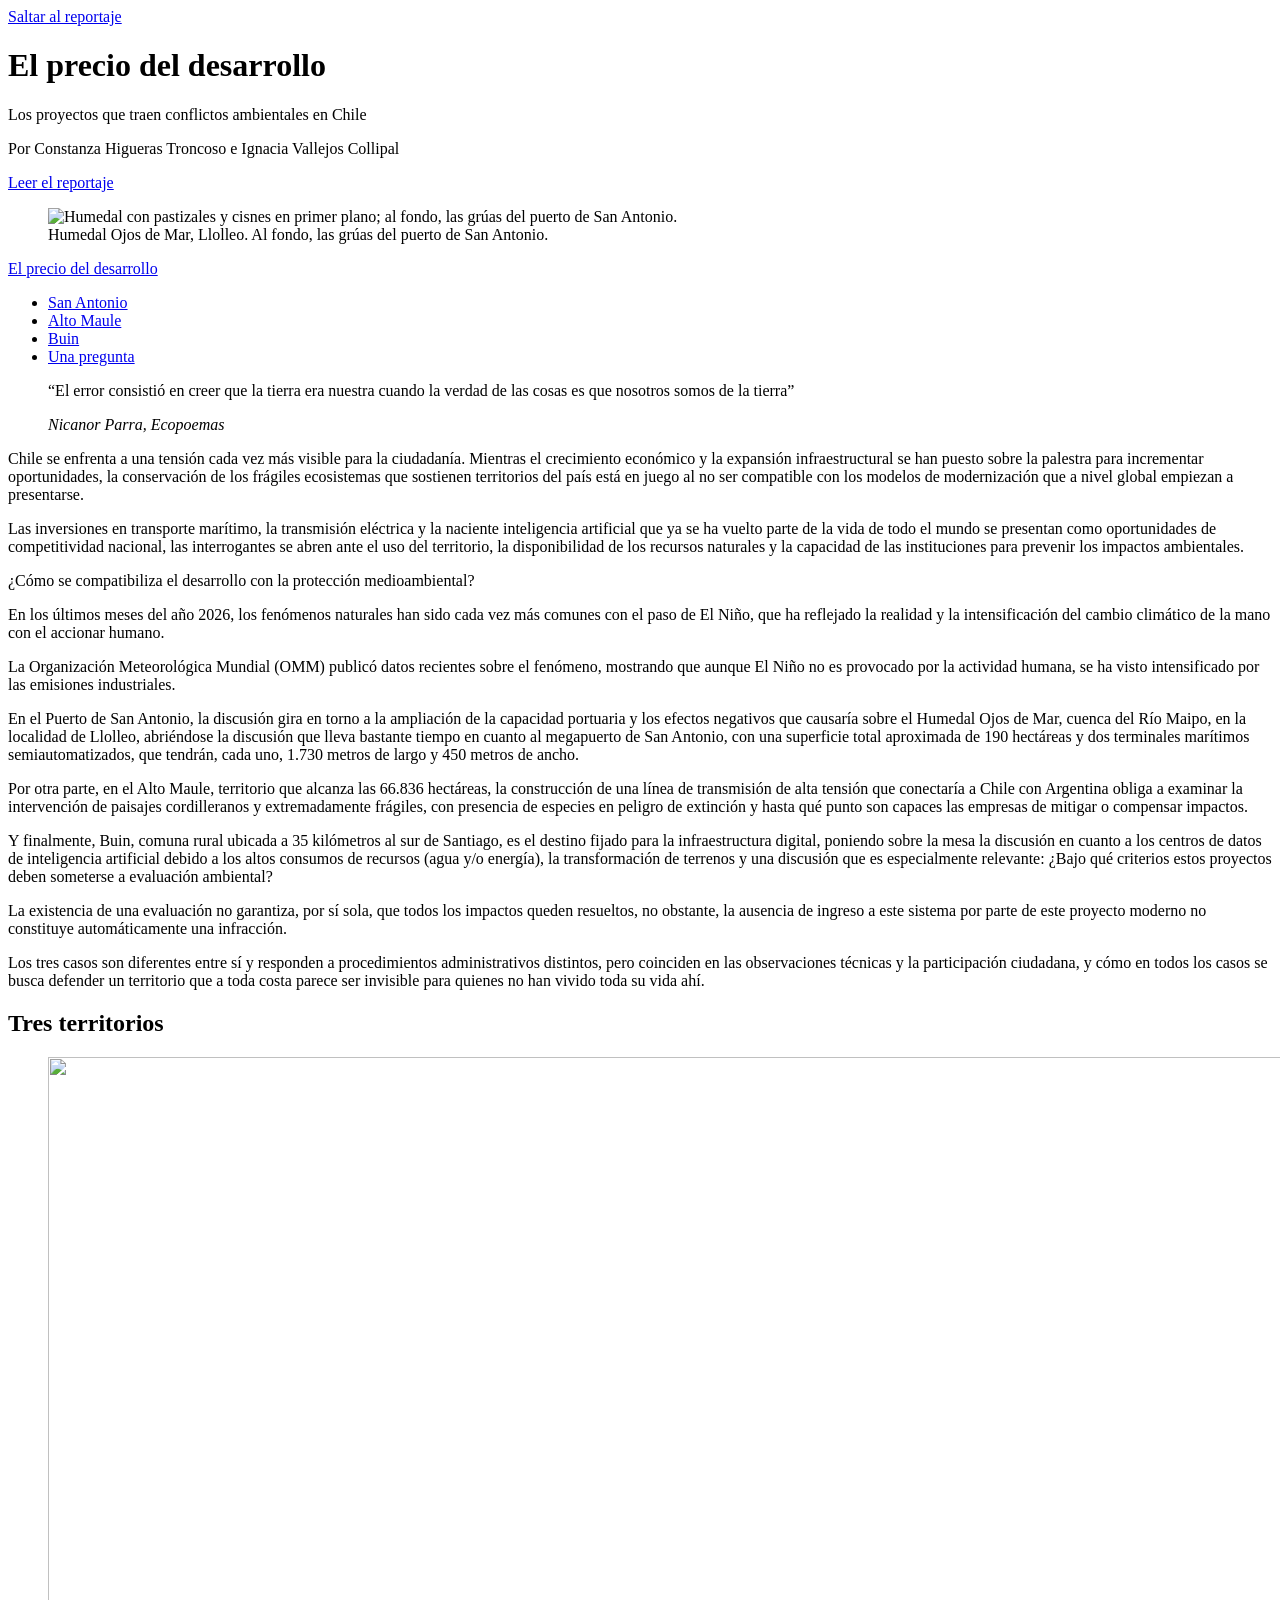
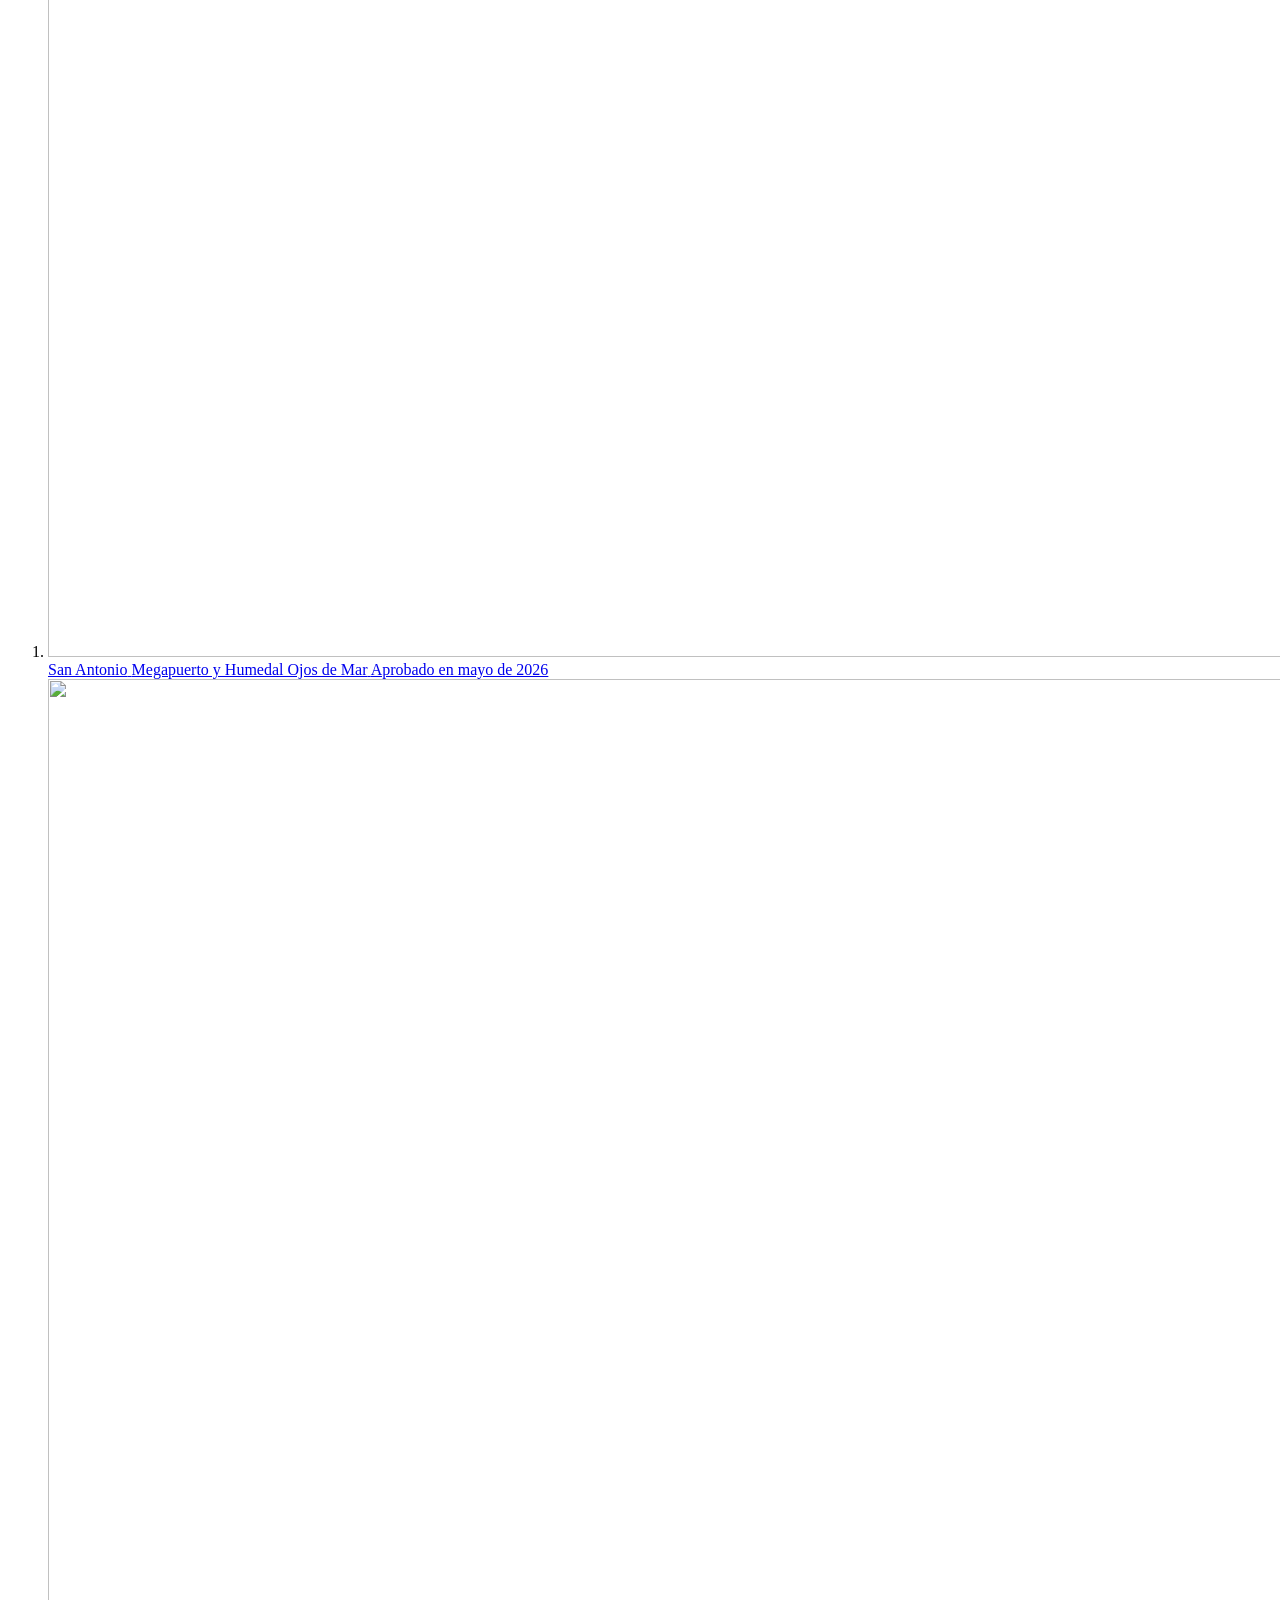
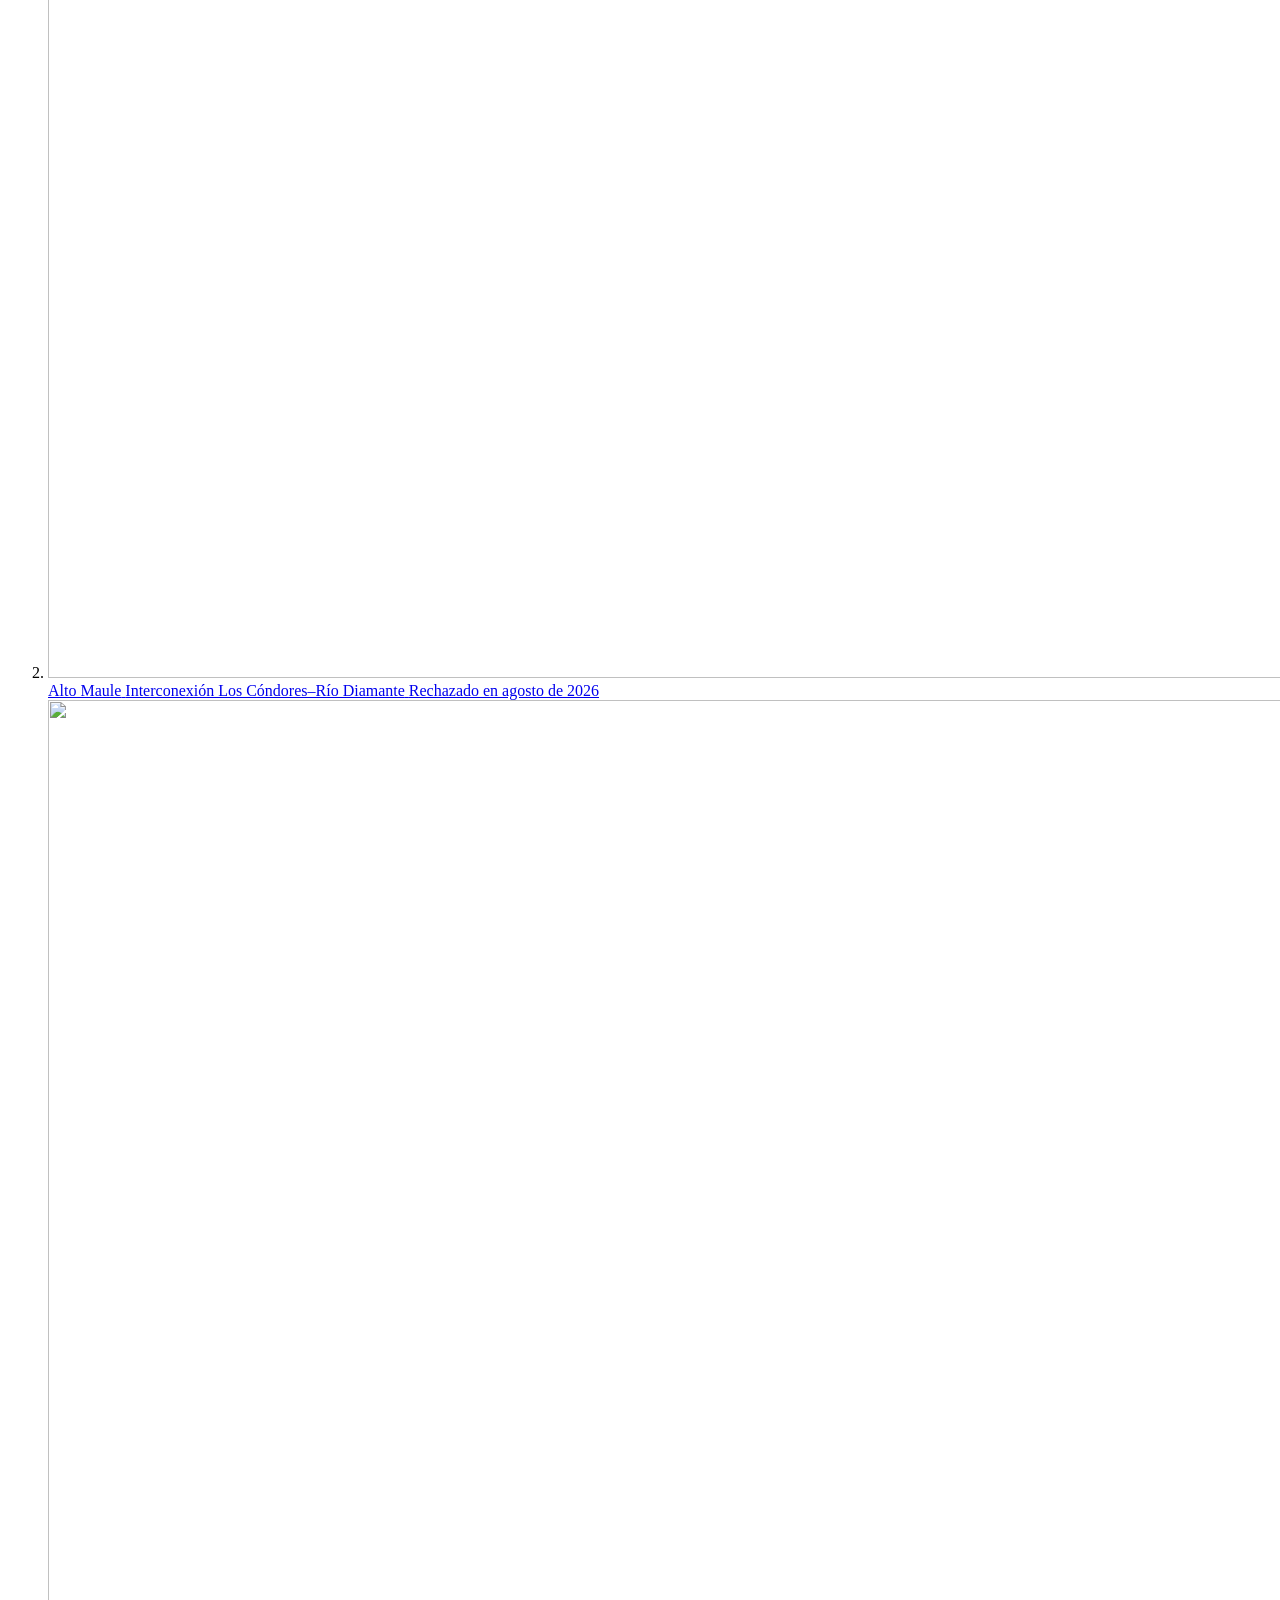
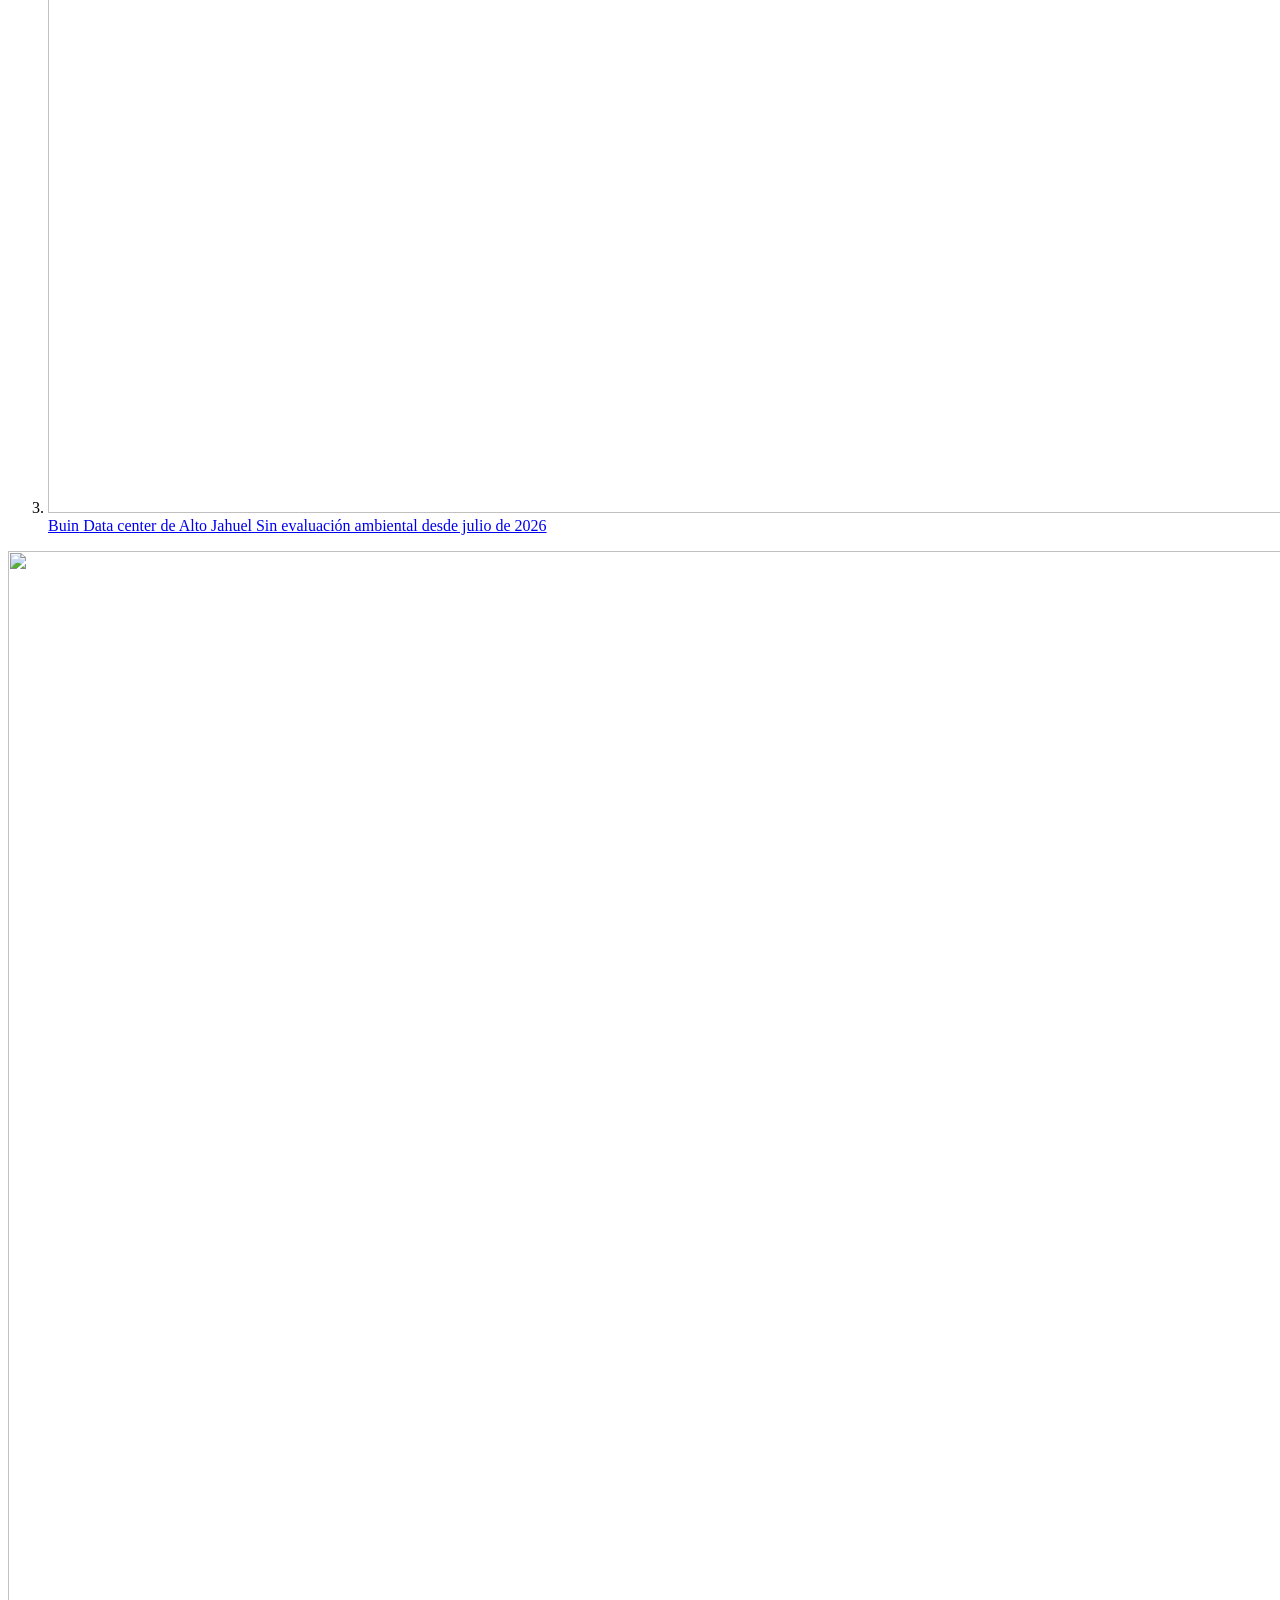
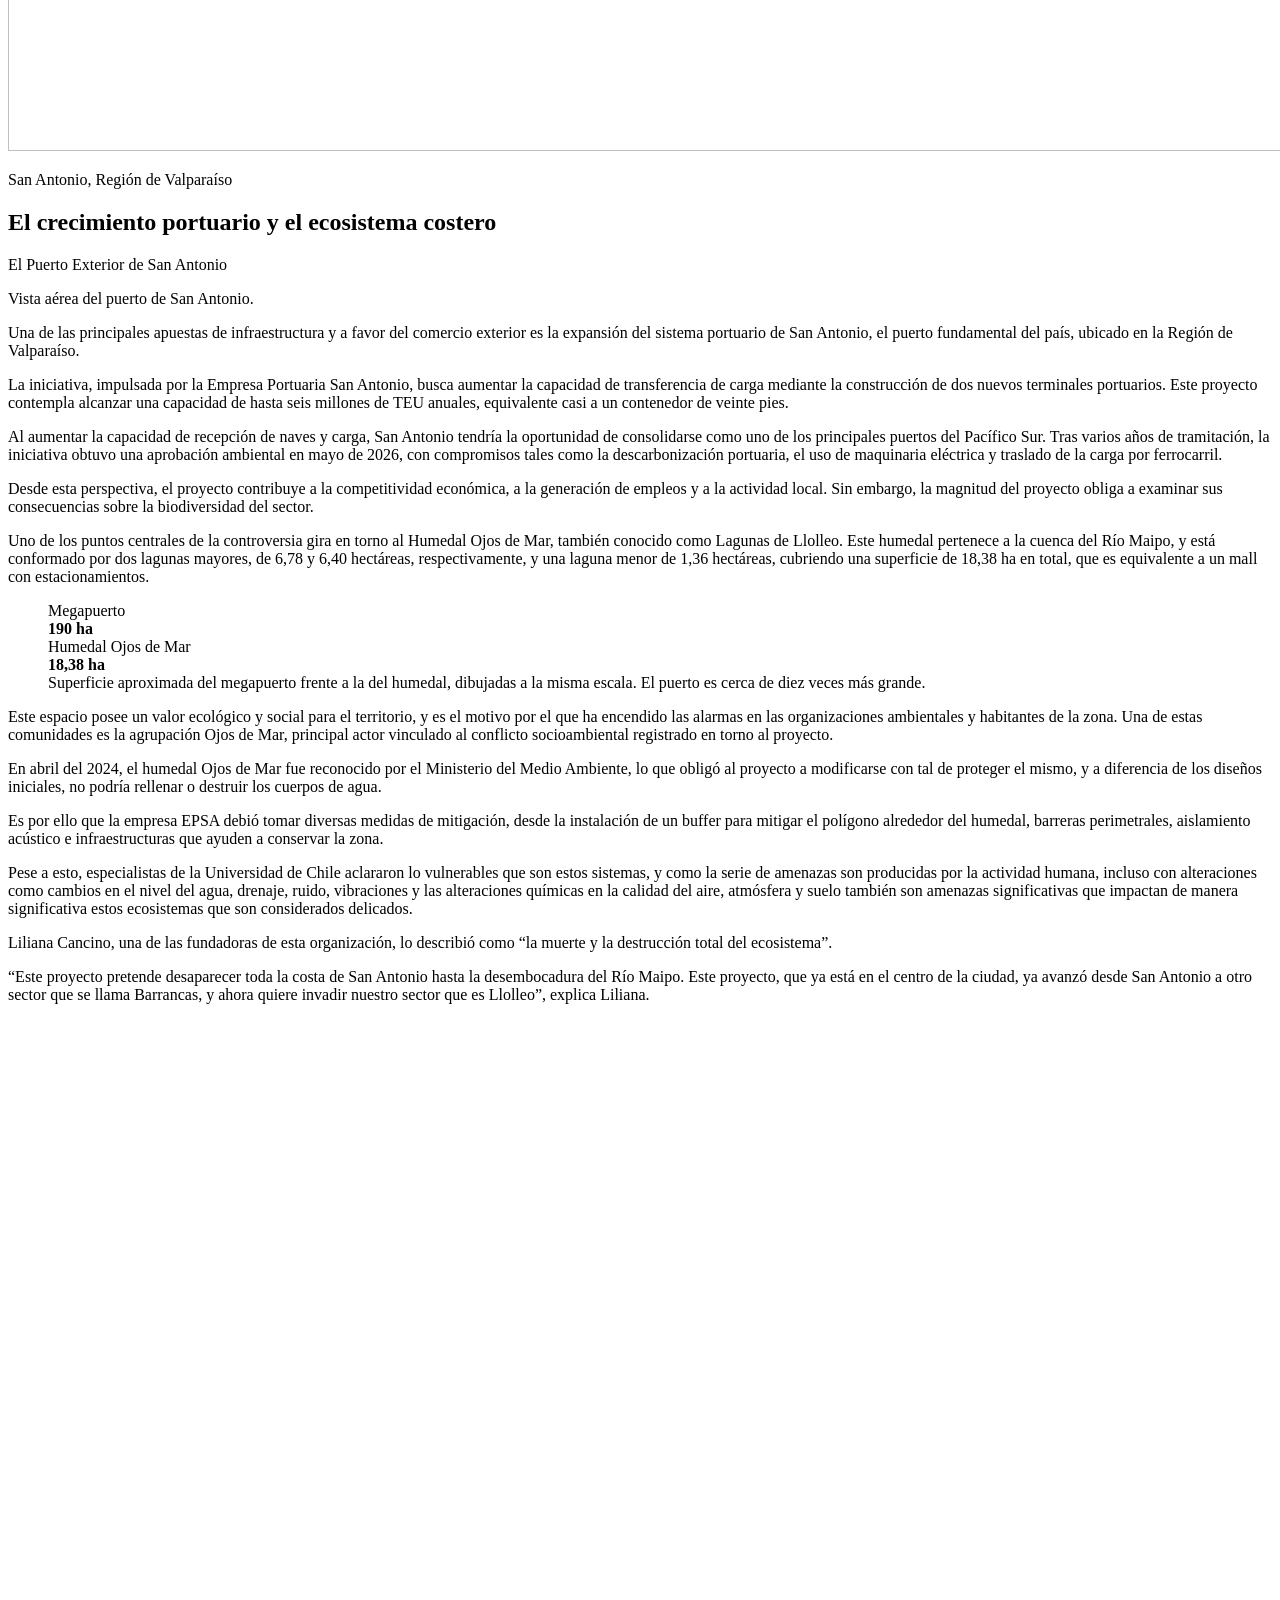
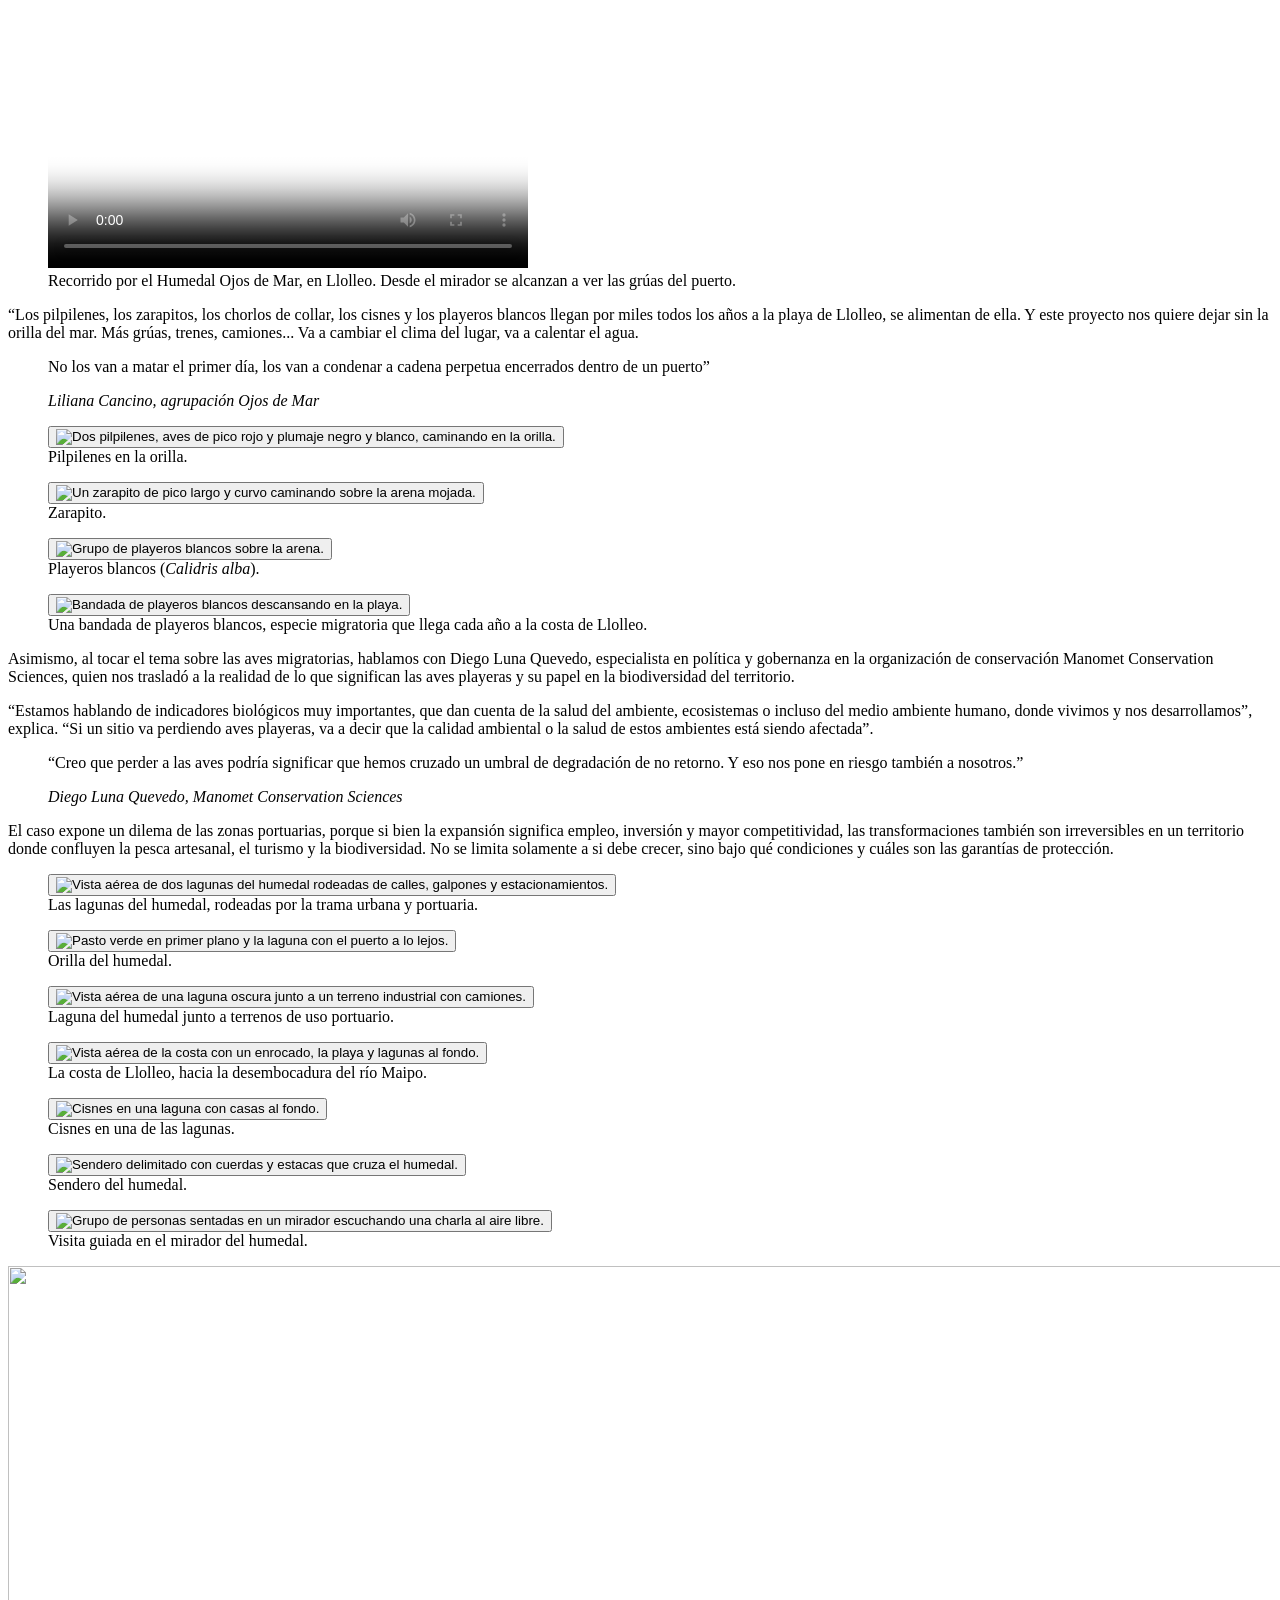
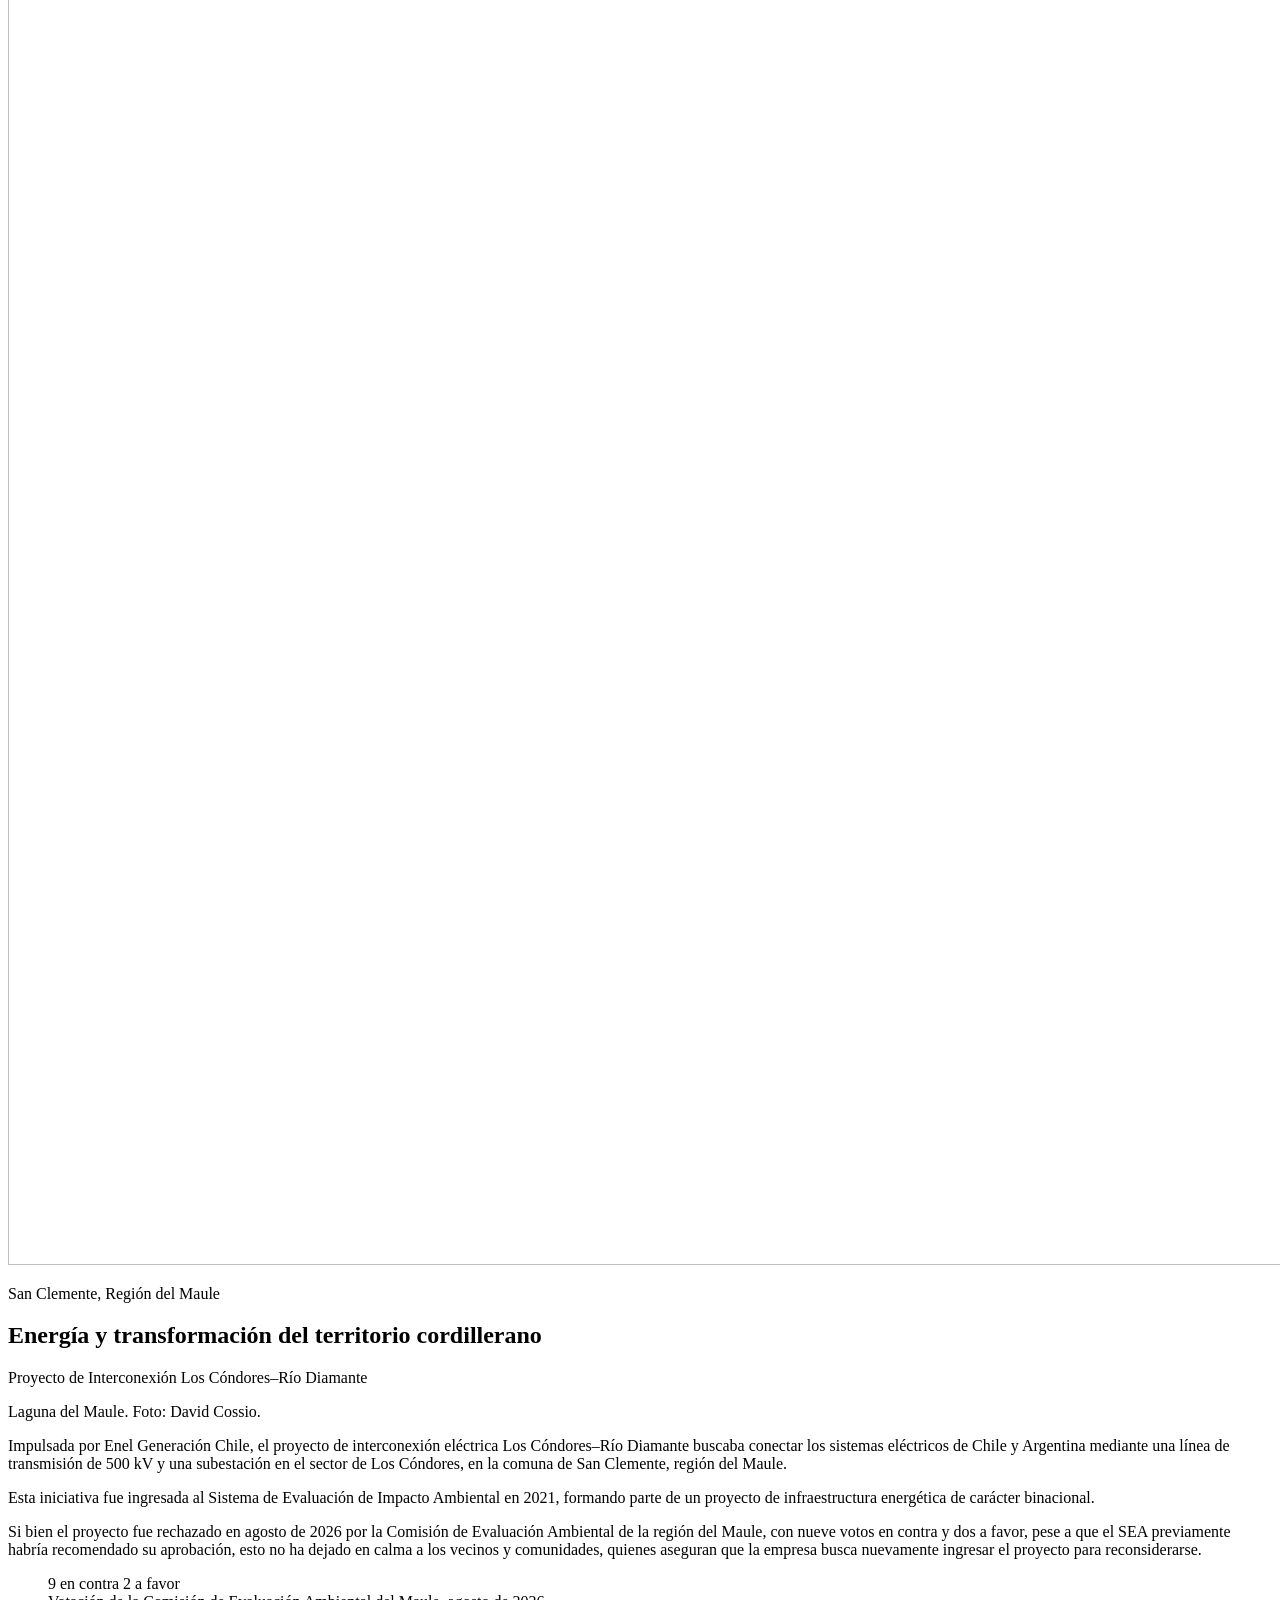
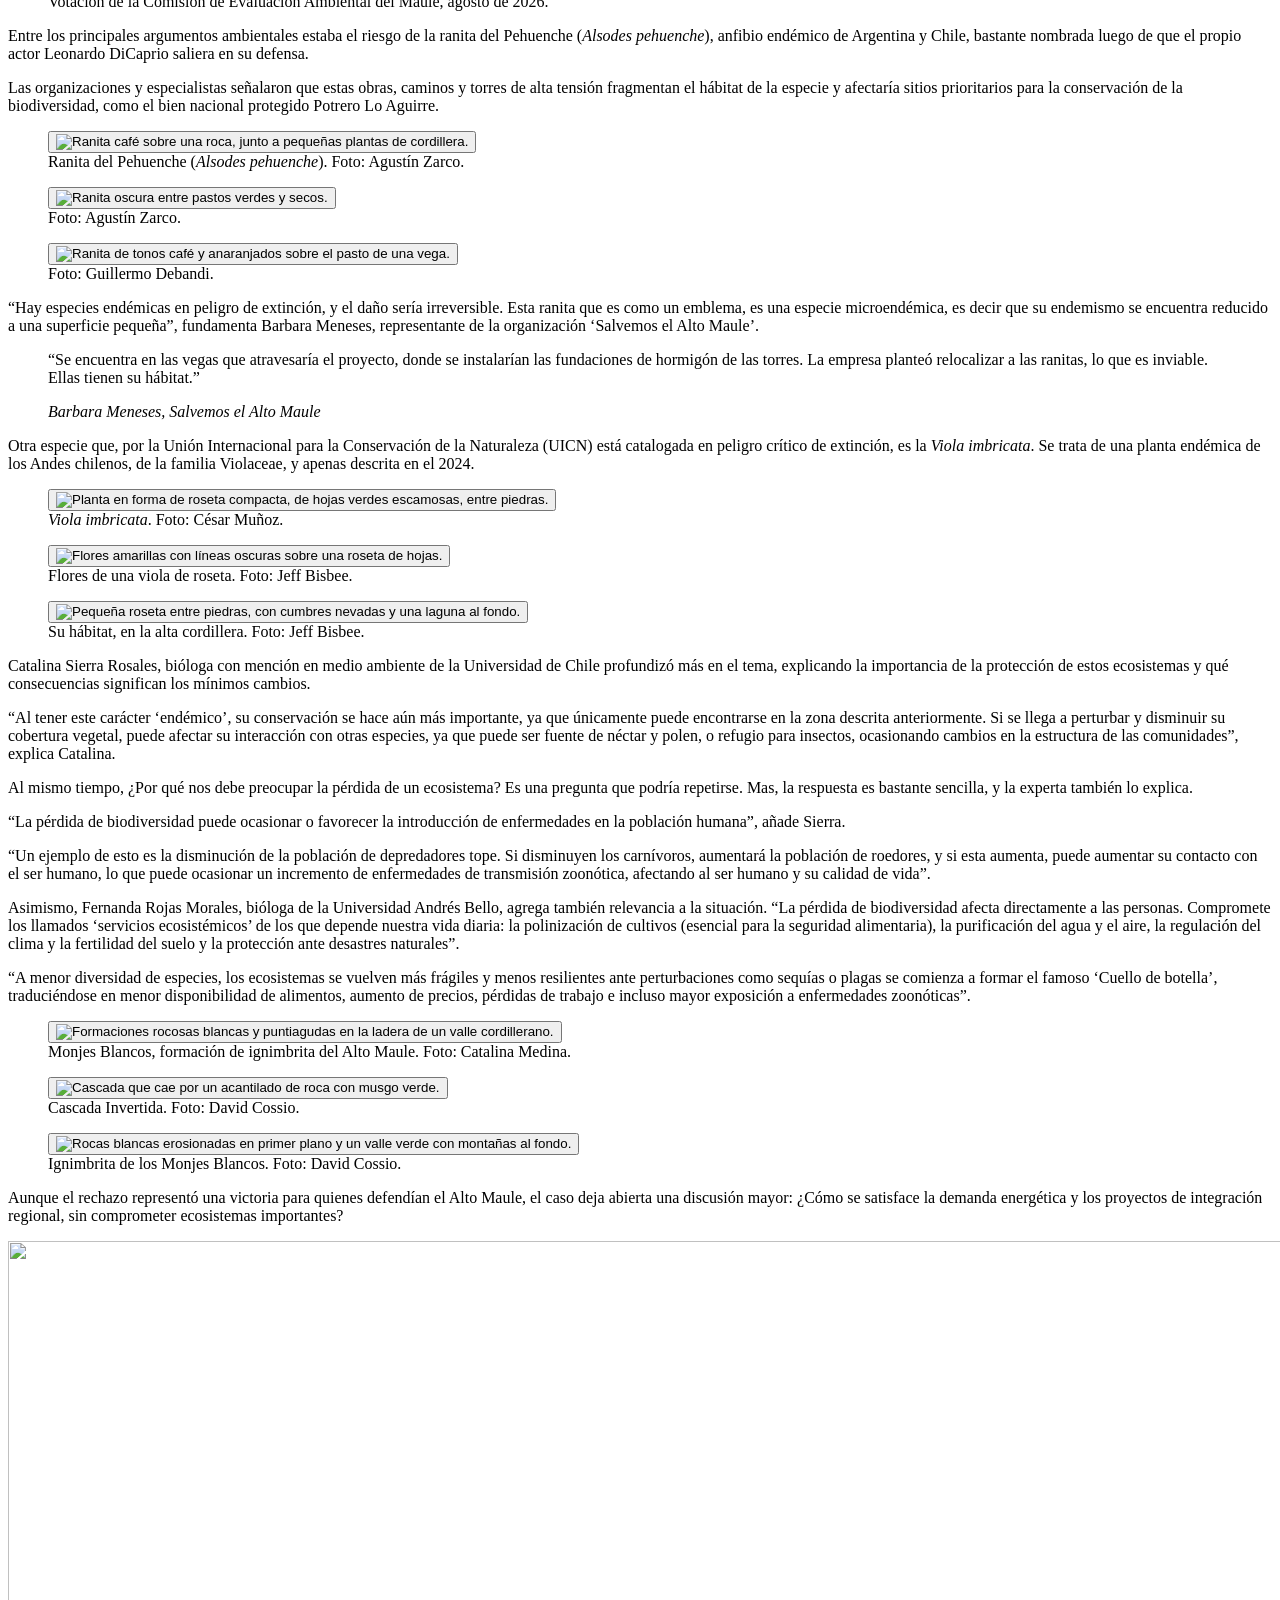
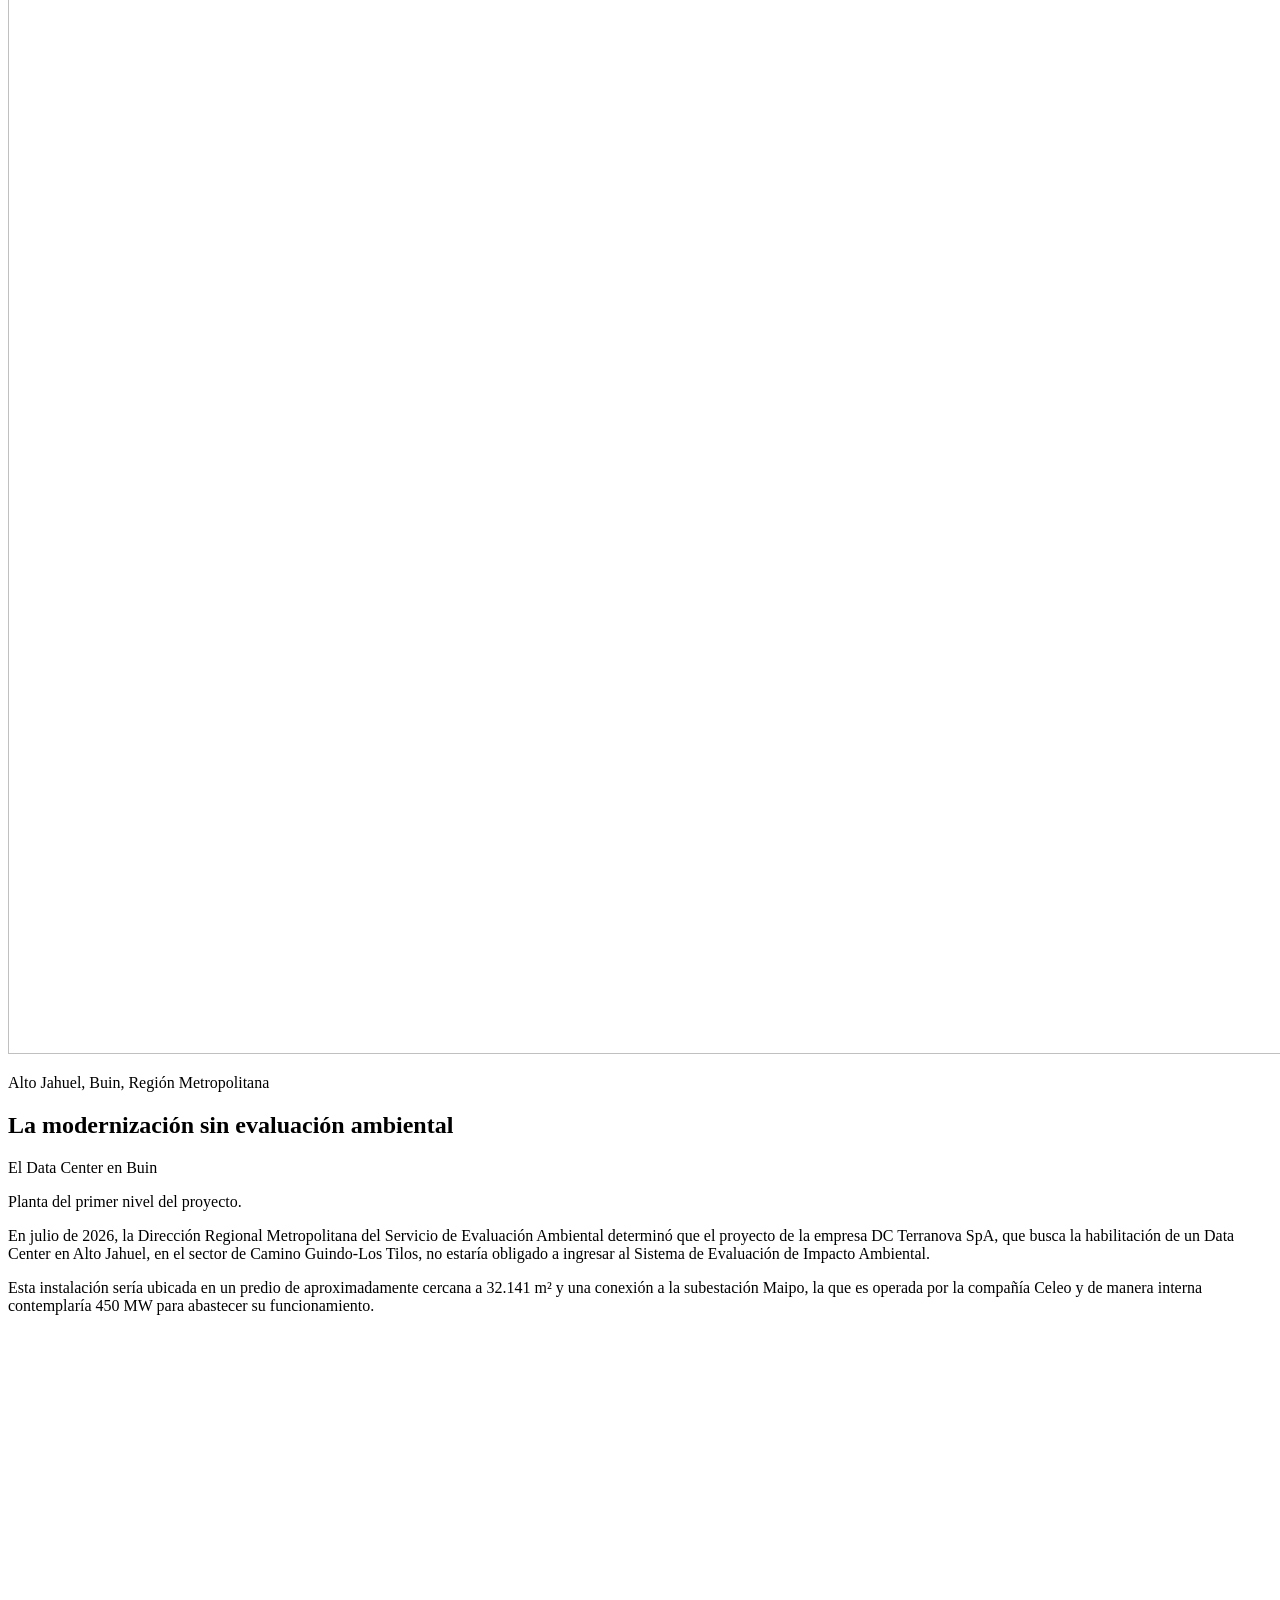
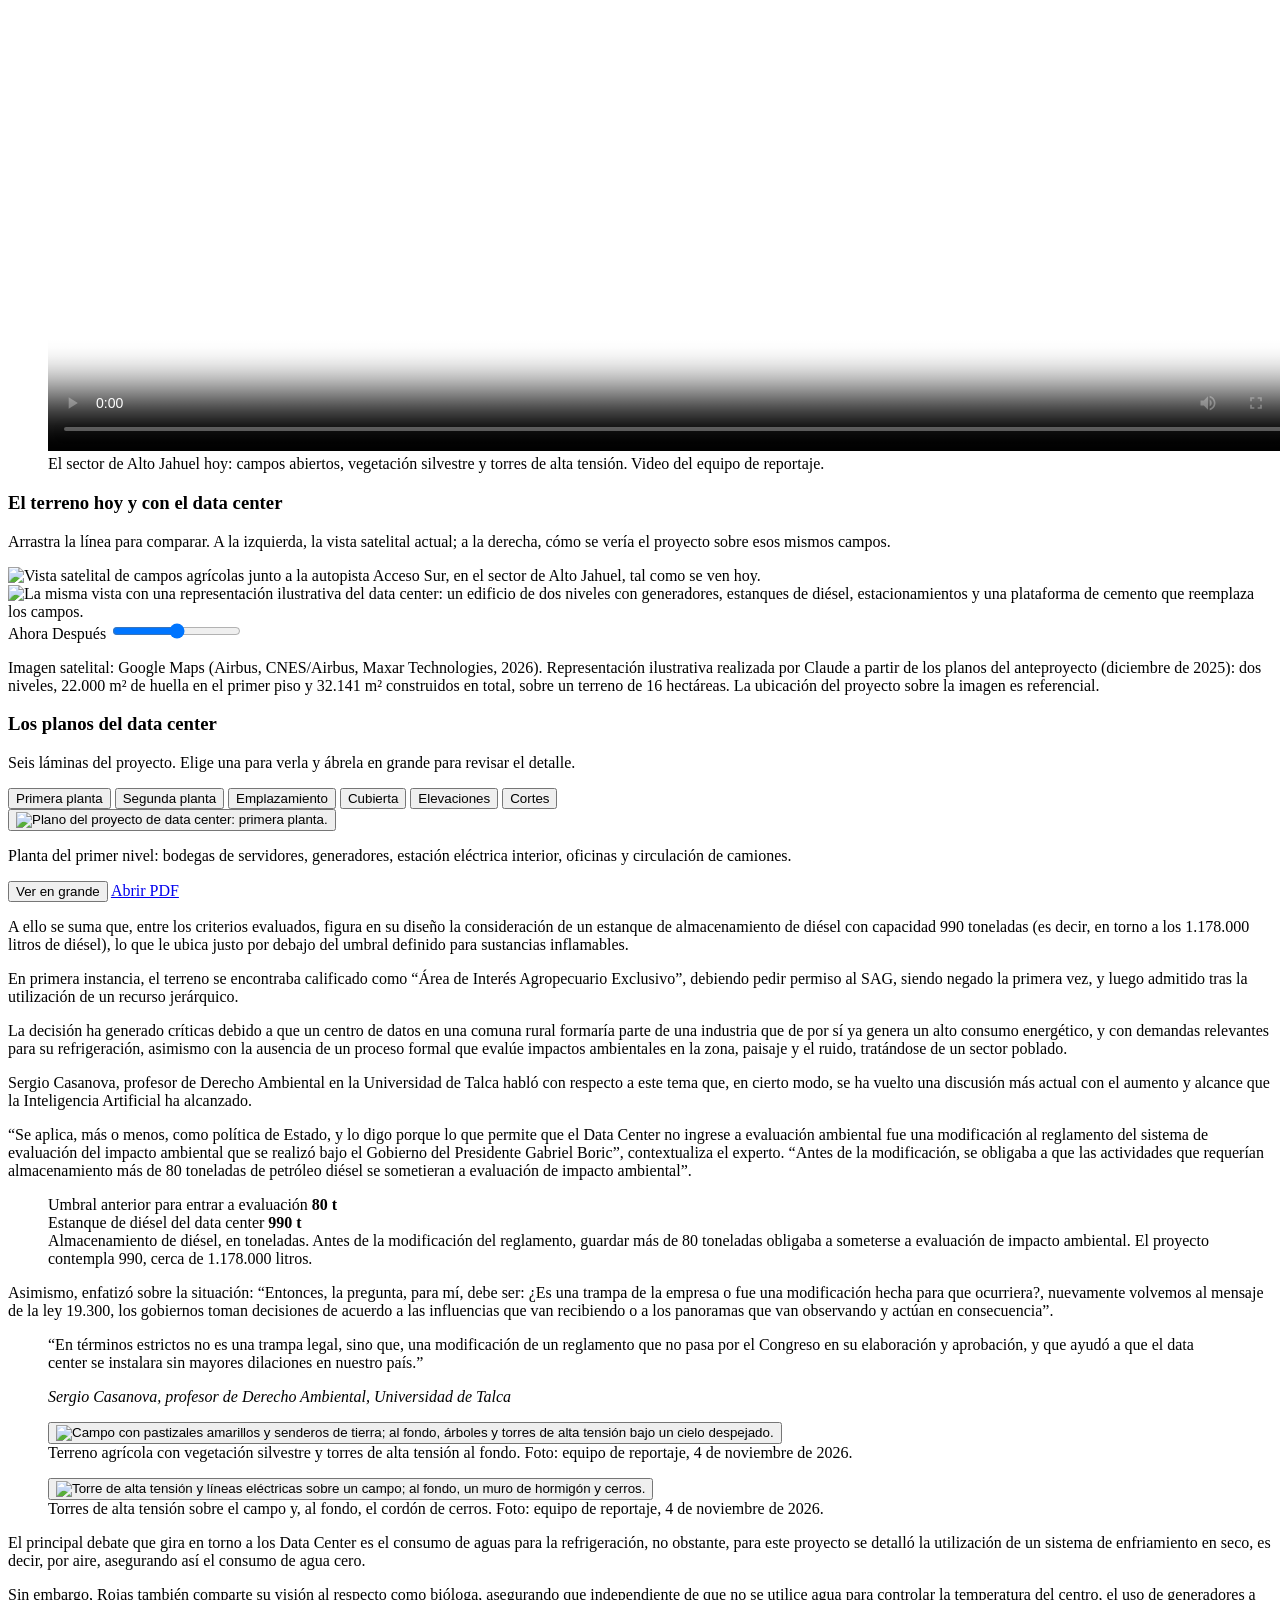
==== commit 48a42f36: "Add files via upload" ====
--- a/index.html
+++ b/index.html
@@ -57,7 +57,7 @@
       </blockquote>
 
       <div class="texto">
-        <p class="capitular">Chile se enfrenta a una tensión cada vez más visible para la ciudadanía. Mientras el crecimiento económico y la expansión infraestructural se han puesto sobre la palestra para incrementar oportunidades, la conservación de los frágiles ecosistemas que sostienen territorios del país se ve en juego al no ser compatible con los modelos de modernización que a nivel global empiezan a presentarse.</p>
+        <p class="capitular">Chile se enfrenta a una tensión cada vez más visible para la ciudadanía. Mientras el crecimiento económico y la expansión infraestructural se han puesto sobre la palestra para incrementar oportunidades, la conservación de los frágiles ecosistemas que sostienen territorios del país está en juego al no ser compatible con los modelos de modernización que a nivel global empiezan a presentarse.</p>
         <p>Las inversiones en transporte marítimo, la transmisión eléctrica y la naciente inteligencia artificial que ya se ha vuelto parte de la vida de todo el mundo se presentan como oportunidades de competitividad nacional, las interrogantes se abren ante el uso del territorio, la disponibilidad de los recursos naturales y la capacidad de las instituciones para prevenir los impactos ambientales.</p>
       </div>
 
@@ -65,12 +65,12 @@
 
       <div class="texto">
         <p>En los últimos meses del año 2026, los fenómenos naturales han sido cada vez más comunes con el paso de El Niño, que ha reflejado la realidad y la intensificación del cambio climático de la mano con el accionar humano.</p>
-        <p>La Organización Meteorológica Mundial (OMM) publicó datos recientes sobre el fenómeno, mostrando que a pesar de que El Niño si bien no es provocado por el humano, se ha visto intensificado por las actividades humanas, como lo son las emisiones industriales.</p>
-        <p>En el Puerto de San Antonio, la discusión gira en torno a la ampliación de la capacidad portuaria y los efectos negativos que causaría sobre el Humedal Ojos de Mar, cuenca del Río Maipo, en la localidad de Llolleo, abriéndose la discusión que lleva bastante tiempo en cuanto al Megapuerto de San Antonio, con una superficie total aproximada de 190 hectáreas, con dos terminales marítimos semiautomatizados, que individualmente tendrán 1.730 metros de largo y 450 metros de ancho.</p>
+        <p>La Organización Meteorológica Mundial (OMM) publicó datos recientes sobre el fenómeno, mostrando que aunque El Niño no es provocado por la actividad humana, se ha visto intensificado por las emisiones industriales.</p>
+        <p>En el Puerto de San Antonio, la discusión gira en torno a la ampliación de la capacidad portuaria y los efectos negativos que causaría sobre el Humedal Ojos de Mar, cuenca del Río Maipo, en la localidad de Llolleo, abriéndose la discusión que lleva bastante tiempo en cuanto al megapuerto de San Antonio, con una superficie total aproximada de 190 hectáreas y dos terminales marítimos semiautomatizados, que tendrán, cada uno, 1.730 metros de largo y 450 metros de ancho.</p>
         <p>Por otra parte, en el Alto Maule, territorio que alcanza las 66.836 hectáreas, la construcción de una línea de transmisión de alta tensión que conectaría a Chile con Argentina obliga a examinar la intervención de paisajes cordilleranos y extremadamente frágiles, con presencia de especies en peligro de extinción y hasta qué punto son capaces las empresas de mitigar o compensar impactos.</p>
-        <p>Y finalmente, Buin, comuna rural a 35 kilómetros del sur de Santiago, es el destino fijado para la infraestructura digital, poniendo sobre la mesa la discusión en cuanto a los centros de datos de inteligencia artificial debido a los altos consumos de recursos (agua y/o energía), la transformación de terrenos y una discusión que es especialmente relevante: ¿Cuáles son las determinaciones para que estos proyectos se sometan a evaluación ambiental?</p>
-        <p>La existencia de una evaluación puede no garantizar, por sí sola, que todos los impactos se encuentren resueltos, no obstante, la ausencia de ingreso a este sistema por parte de este proyecto moderno no constituiría automáticamente una infracción.</p>
-        <p>Los tres casos son diferentes entre sí, y por lo tanto, a sus procedimientos administrativos correspondientes, pero concuerdan en cuanto a las observaciones técnicas y la participación ciudadana.</p>
+        <p>Y finalmente, Buin, comuna rural ubicada a 35 kilómetros al sur de Santiago, es el destino fijado para la infraestructura digital, poniendo sobre la mesa la discusión en cuanto a los centros de datos de inteligencia artificial debido a los altos consumos de recursos (agua y/o energía), la transformación de terrenos y una discusión que es especialmente relevante: ¿Bajo qué criterios estos proyectos deben someterse a evaluación ambiental?</p>
+        <p>La existencia de una evaluación no garantiza, por sí sola, que todos los impactos queden resueltos, no obstante, la ausencia de ingreso a este sistema por parte de este proyecto moderno no constituye automáticamente una infracción.</p>
+        <p>Los tres casos son diferentes entre sí y responden a procedimientos administrativos distintos, pero coinciden en las observaciones técnicas y la participación ciudadana, y cómo en todos los casos se busca defender un territorio que a toda costa parece ser invisible para quienes no han vivido toda su vida ahí.</p>
       </div>
     </section>
 
@@ -121,8 +121,8 @@
         <p class="capitular">Una de las principales apuestas de infraestructura y a favor del comercio exterior es la expansión del sistema portuario de San Antonio, el puerto fundamental del país, ubicado en la Región de Valparaíso.</p>
         <p>La iniciativa, impulsada por la Empresa Portuaria San Antonio, busca aumentar la capacidad de transferencia de carga mediante la construcción de dos nuevos terminales portuarios. Este proyecto contempla alcanzar una capacidad de hasta seis millones de TEU anuales, equivalente casi a un contenedor de veinte pies.</p>
         <p>Al aumentar la capacidad de recepción de naves y carga, San Antonio tendría la oportunidad de consolidarse como uno de los principales puertos del Pacífico Sur. Tras varios años de tramitación, la iniciativa obtuvo una aprobación ambiental en mayo de 2026, con compromisos tales como la descarbonización portuaria, el uso de maquinaria eléctrica y traslado de la carga por ferrocarril.</p>
-        <p>Desde esta perspectiva, el proyecto contribuye a la competitividad económica, a la generación de empleos y a la actividad local. Sin embargo, la magnitud del proyecto obliga a examinar las consecuencias que la construcción causaría dentro de la biodiversidad del sitio.</p>
-        <p>Uno de los puntos centrales de la controversia gira en torno al Humedal Ojos de Mar, o también conocido como Lagunas de Llolleo. Este humedal pertenece a la cuenca del Río Maipo, y está conformado por dos lagunas mayores, de 6,78 y 6,40 hectáreas respectivamente y la laguna menor de 1,36 hectáreas, cubriendo una superficie de 18,38 ha en total, que es equivalente a un mall con estacionamientos.</p>
+        <p>Desde esta perspectiva, el proyecto contribuye a la competitividad económica, a la generación de empleos y a la actividad local. Sin embargo, la magnitud del proyecto obliga a examinar sus consecuencias sobre la biodiversidad del sector.</p>
+        <p>Uno de los puntos centrales de la controversia gira en torno al Humedal Ojos de Mar, también conocido como Lagunas de Llolleo. Este humedal pertenece a la cuenca del Río Maipo, y está conformado por dos lagunas mayores, de 6,78 y 6,40 hectáreas, respectivamente, y una laguna menor de 1,36 hectáreas, cubriendo una superficie de 18,38 ha en total, que es equivalente a un mall con estacionamientos.</p>
       </div>
 
       <figure class="escala">
@@ -135,6 +135,9 @@
 
       <div class="texto">
         <p>Este espacio posee un valor ecológico y social para el territorio, y es el motivo por el que ha encendido las alarmas en las organizaciones ambientales y habitantes de la zona. Una de estas comunidades es la agrupación Ojos de Mar, principal actor vinculado al conflicto socioambiental registrado en torno al proyecto.</p>
+        <p>En abril del 2024, el humedal Ojos de Mar fue reconocido por el Ministerio del Medio Ambiente, lo que obligó al proyecto a modificarse con tal de proteger el mismo, y a diferencia de los diseños iniciales, no podría rellenar o destruir los cuerpos de agua.</p>
+        <p>Es por ello que la empresa EPSA debió tomar diversas medidas de mitigación, desde la instalación de un buffer para mitigar el polígono alrededor del humedal, barreras perimetrales, aislamiento acústico e infraestructuras que ayuden a conservar la zona.</p>
+        <p>Pese a esto, especialistas de la Universidad de Chile aclararon lo vulnerables que son estos sistemas, y como la serie de amenazas son producidas por la actividad humana, incluso con alteraciones como cambios en el nivel del agua, drenaje, ruido, vibraciones y las alteraciones químicas en la calidad del aire, atmósfera y suelo también son amenazas significativas que impactan de manera significativa estos ecosistemas que son considerados delicados.</p>
         <p>Liliana Cancino, una de las fundadoras de esta organización, lo describió como “la muerte y la destrucción total del ecosistema”.</p>
         <p>“Este proyecto pretende desaparecer toda la costa de San Antonio hasta la desembocadura del Río Maipo. Este proyecto, que ya está en el centro de la ciudad, ya avanzó desde San Antonio a otro sector que se llama Barrancas, y ahora quiere invadir nuestro sector que es Llolleo”, explica Liliana.</p>
       </div>
@@ -176,7 +179,7 @@
       </div>
 
       <div class="texto">
-        <p>Asimismo, al tocar el tema sobre las aves migratorias, hablamos con Diego Luna Quevedo, especialista en Política y Gobernanza en la organización de conservación Manomet Conservation Sciences, quien nos trasladó a la realidad de lo que significan las aves playeras y su papel en la biodiversidad del territorio.</p>
+        <p>Asimismo, al tocar el tema sobre las aves migratorias, hablamos con Diego Luna Quevedo, especialista en política y gobernanza en la organización de conservación Manomet Conservation Sciences, quien nos trasladó a la realidad de lo que significan las aves playeras y su papel en la biodiversidad del territorio.</p>
         <p>“Estamos hablando de indicadores biológicos muy importantes, que dan cuenta de la salud del ambiente, ecosistemas o incluso del medio ambiente humano, donde vivimos y nos desarrollamos”, explica. “Si un sitio va perdiendo aves playeras, va a decir que la calidad ambiental o la salud de estos ambientes está siendo afectada”.</p>
       </div>
 
@@ -235,8 +238,8 @@
 
       <div class="texto">
         <p class="capitular">Impulsada por Enel Generación Chile, el proyecto de interconexión eléctrica Los Cóndores–Río Diamante buscaba conectar los sistemas eléctricos de Chile y Argentina mediante una línea de transmisión de 500 kV y una subestación en el sector de Los Cóndores, en la comuna de San Clemente, región del Maule.</p>
-        <p>Esta iniciativa habría sido ingresada al Sistema de Evaluación de Impacto Ambiental en 2021, formando parte de un proyecto de infraestructura energética de carácter binacional.</p>
-        <p>Si bien el proyecto fue rechazado en agosto del 2026 por la Comisión de Evaluación Ambiental de la región del Maule, con nueve votos en contra y dos a favor, pese a que el SEA previamente habría recomendado su aprobación, esto no ha dejado en calma a los vecinos y comunidades, quienes aseguran que la empresa busca nuevamente ingresar el proyecto para reconsiderarse.</p>
+        <p>Esta iniciativa fue ingresada al Sistema de Evaluación de Impacto Ambiental en 2021, formando parte de un proyecto de infraestructura energética de carácter binacional.</p>
+        <p>Si bien el proyecto fue rechazado en agosto de 2026 por la Comisión de Evaluación Ambiental de la región del Maule, con nueve votos en contra y dos a favor, pese a que el SEA previamente habría recomendado su aprobación, esto no ha dejado en calma a los vecinos y comunidades, quienes aseguran que la empresa busca nuevamente ingresar el proyecto para reconsiderarse.</p>
       </div>
 
       <figure class="votos">
@@ -347,6 +350,32 @@
         <p class="capitular">En julio de 2026, la Dirección Regional Metropolitana del Servicio de Evaluación Ambiental determinó que el proyecto de la empresa DC Terranova SpA, que busca la habilitación de un Data Center en Alto Jahuel, en el sector de Camino Guindo-Los Tilos, no estaría obligado a ingresar al Sistema de Evaluación de Impacto Ambiental.</p>
         <p>Esta instalación sería ubicada en un predio de aproximadamente cercana a 32.141 m² y una conexión a la subestación Maipo, la que es operada por la compañía Celeo y de manera interna contemplaría 450 MW para abastecer su funcionamiento.</p>
       </div>
+
+
+      <figure class="video video--ancha">
+        <video controls preload="metadata" playsinline poster="video/terreno-1-poster.jpg" width="1280" height="720">
+          <source src="video/terreno-1.mp4" type="video/mp4">
+          Tu navegador no puede reproducir este video. <a href="video/terreno-1.mp4">Descárgalo aquí</a>.
+        </video>
+        <figcaption>El sector de Alto Jahuel hoy: campos abiertos, vegetación silvestre y torres de alta tensión. Video del equipo de reportaje.</figcaption>
+      </figure>
+
+      <section class="comparador" aria-labelledby="comp-titulo">
+        <h3 id="comp-titulo" class="planos__titulo">El terreno hoy y con el data center</h3>
+        <p class="planos__intro">Arrastra la línea para comparar. A la izquierda, la vista satelital actual; a la derecha, cómo se vería el proyecto sobre esos mismos campos.</p>
+        <div class="comparador__marco" id="comparador" data-pos="50">
+          <img class="comparador__img" src="img/buin/ahora.jpg" width="1280" height="720" loading="lazy"
+               alt="Vista satelital de campos agrícolas junto a la autopista Acceso Sur, en el sector de Alto Jahuel, tal como se ven hoy.">
+          <img class="comparador__img comparador__img--despues" src="img/buin/despues.jpg" width="1280" height="720" loading="lazy"
+               alt="La misma vista con una representación ilustrativa del data center: un edificio de dos niveles con generadores, estanques de diésel, estacionamientos y una plataforma de cemento que reemplaza los campos.">
+          <span class="comparador__rotulo comparador__rotulo--ahora">Ahora</span>
+          <span class="comparador__rotulo comparador__rotulo--despues">Después</span>
+          <input class="comparador__control" type="range" min="0" max="100" step="1" value="50"
+                 aria-label="Comparar el terreno hoy y con el data center. Mueve el control para ver más de cada imagen.">
+          <div class="comparador__linea" aria-hidden="true"><span class="comparador__asa"></span></div>
+        </div>
+        <p class="comparador__nota">Imagen satelital: Google Maps (Airbus, CNES/Airbus, Maxar Technologies, 2026). Representación ilustrativa realizada por Claude a partir de los planos del anteproyecto (diciembre de 2025): dos niveles, 22.000 m² de huella en el primer piso y 32.141 m² construidos en total, sobre un terreno de 16 hectáreas. La ubicación del proyecto sobre la imagen es referencial.</p>
+      </section>
 
       <!-- Visor de planos -->
       <section class="planos" aria-labelledby="planos-titulo">
@@ -403,12 +432,47 @@
         <cite>Sergio Casanova, profesor de Derecho Ambiental, Universidad de Talca</cite>
       </blockquote>
 
+      <div class="galeria galeria--pareja" data-grupo="buin-terreno-a">
+        <figure class="galeria__item g3">
+          <button type="button"><img src="img/buin/terreno-1.jpg" alt="Campo con pastizales amarillos y senderos de tierra; al fondo, árboles y torres de alta tensión bajo un cielo despejado." width="1800" height="1013" loading="lazy"></button>
+          <figcaption>Terreno agrícola con vegetación silvestre y torres de alta tensión al fondo. Foto: equipo de reportaje, 4 de noviembre de 2026.</figcaption>
+        </figure>
+        <figure class="galeria__item g3">
+          <button type="button"><img src="img/buin/terreno-2.jpg" alt="Torre de alta tensión y líneas eléctricas sobre un campo; al fondo, un muro de hormigón y cerros." width="1800" height="1013" loading="lazy"></button>
+          <figcaption>Torres de alta tensión sobre el campo y, al fondo, el cordón de cerros. Foto: equipo de reportaje, 4 de noviembre de 2026.</figcaption>
+        </figure>
+      </div>
+
+
       <div class="texto">
         <p>El principal debate que gira en torno a los Data Center es el consumo de aguas para la refrigeración, no obstante, para este proyecto se detalló la utilización de un sistema de enfriamiento en seco, es decir, por aire, asegurando así el consumo de agua cero.</p>
         <p>Sin embargo, Rojas también comparte su visión al respecto como bióloga, asegurando que independiente de que no se utilice agua para controlar la temperatura del centro, el uso de generadores a diésel implican emisiones que afectan la calidad del aire, así como la implicancia que tendría sobre los suelos y alteraciones del drenaje natural del agua.</p>
+      </div>
+
+      <figure class="video video--ancha">
+        <video controls preload="metadata" playsinline poster="video/terreno-2-poster.jpg" width="1024" height="576">
+          <source src="video/terreno-2.mp4" type="video/mp4">
+          Tu navegador no puede reproducir este video. <a href="video/terreno-2.mp4">Descárgalo aquí</a>.
+        </video>
+        <figcaption>Predios agrícolas del sector vistos desde un vehículo en movimiento. Video del equipo de reportaje.</figcaption>
+      </figure>
+
+      <div class="texto">
         <p>De igual modo, Catalina Sierra y Fernanda Rojas coinciden en que Chile falta de una adecuada valoración de los impactos acumulativos de distintos proyectos sobre un ecosistema. A ellas se suma Sergio Casanova, quien también asegura que va siendo hora de que el país actualice la normativa ambiental para la regulación de estas actividades.</p>
-        <p>A este debate se agrega la reciente noticia del proyecto a cargo de la famosa empresa Google, que buscaba revivir el Data Center en la comuna de Cerrillos, también obtuvo la resolución favorable del SEA, y al igual que la que se busca instalar en Buin, no ingresaría al Sistema de Evaluación de Impacto Ambiental.</p>
-      </div>
+        <p>A este debate se agrega la reciente noticia del proyecto a cargo de Google, que busca reactivar el proyecto de data center en la comuna de Cerrillos, también obtuvo la resolución favorable del SEA, y al igual que la que se busca instalar en Buin, no ingresaría al Sistema de Evaluación de Impacto Ambiental.</p>
+      </div>
+
+      <div class="galeria galeria--pareja" data-grupo="buin-terreno-b">
+        <figure class="galeria__item g3">
+          <button type="button"><img src="img/buin/terreno-3.jpg" alt="Cerco de alambre con postes de madera frente a un campo verde, con árboles al fondo y un camino en primer plano." width="1800" height="1013" loading="lazy"></button>
+          <figcaption>Predio agrícola cercado, visto desde el camino. Foto: equipo de reportaje, 4 de noviembre de 2026.</figcaption>
+        </figure>
+        <figure class="galeria__item g3">
+          <button type="button"><img src="img/buin/terreno-4.jpg" alt="Camino que pasa bajo un puente de hormigón, con postes eléctricos, un muro con grafitis y un cerro al fondo." width="1800" height="1013" loading="lazy"></button>
+          <figcaption>Camino que pasa bajo un puente, junto a terrenos agrícolas. Foto: equipo de reportaje, 4 de noviembre de 2026.</figcaption>
+        </figure>
+      </div>
+
     </article>
 
     <!-- ===================== CIERRE ===================== -->
@@ -416,7 +480,7 @@
       <h2 id="cierre-titulo">Tres territorios, tres proyectos, una pregunta</h2>
 
       <div class="texto texto--claro">
-        <p>Los tres casos dejan entrever las faltas que en Chile hay en cuanto al plano medioambiental, y como las comunidades consideran que no son oídas del modo en que gustarían. No ocurren solo en zonas remotas o de alta biodiversidad, pero comparten conflictos ambientales.</p>
+        <p>Los tres casos dejan entrever las deficiencias que en Chile hay en cuanto al plano medioambiental, y cómo las comunidades consideran que no son escuchadas. Estos conflictos no ocurren solo en zonas remotas o de alta biodiversidad, pero comparten conflictos ambientales.</p>
         <p>En los tres casos se defiende en nombre del desarrollo económico, asociado a una necesidad de ampliar el comercio exterior, fortalecer la integración energética o acoplarse a la realidad moderna y expandir la infraestructura digital.</p>
         <p>La discusión ambiental no debería ser reducida a una rivalidad entre el progreso y la naturaleza, sino a buscar puntos centrales en la planificación del territorio, las actualizaciones que deben hacerse a las resoluciones, y la participación de las comunidades.</p>
       </div>
@@ -437,12 +501,12 @@
       </ul>
 
       <div class="texto texto--claro">
-        <p>Se trata de una asimetría, observándose en la aprobación del megapuerto de San Antonio con compromisos ambientales cuestionados, la instalación de un centro de datos que significa un gran consumo energético en una comuna rural como Buin, y el proyecto rechazado de Los Cóndores–Río Diamante que pudo significar un daño permanente para la zona que dejó entrever cómo la lucha de vecinos y gobiernos regionales pueden proteger el territorio donde crecieron.</p>
+        <p>Se trata de una asimetría que se observa en la aprobación del megapuerto con compromisos ambientales cuestionados, la instalación de un centro de datos que significa un gran consumo energético en una comuna rural como Buin, y el rechazo del proyecto Los Cóndores–Río Diamante que pudo significar un daño permanente para la zona que dejó entrever cómo la lucha de vecinos y gobiernos regionales puede proteger el territorio donde crecieron.</p>
         <p>El debate ambiental en Chile debe ser modificado, adecuándose a la época y a una planificación participativa y preventiva, donde más allá de un trámite formal, sea también una herramienta para decidir qué tipo de desarrollo se desea construir en el país.</p>
         <p>Los resultados dependerán de las empresas, y las consecuencias que puedan ocurrir solo se verán con el pasar del tiempo. El accionar humano ha sido uno de los responsables de la intensificación del fenómeno de El Niño.</p>
       </div>
 
-      <p class="cierre__pregunta">¿Hasta qué punto es correcto seguir ignorando la supervisión ambiental a un planeta que lo requiere con nuestro desarrollo?</p>
+      <p class="cierre__pregunta">¿Hasta qué punto es aceptable seguir postergando la supervisión ambiental en nombre del desarrollo?</p>
 
       <div class="texto texto--claro">
         <p>La pregunta queda abierta, y es cuánto está dispuesto el país y las grandes empresas a asegurar que sus beneficios no se construyan a costa de una degradación ambiental que podría haber sido evitable.</p>
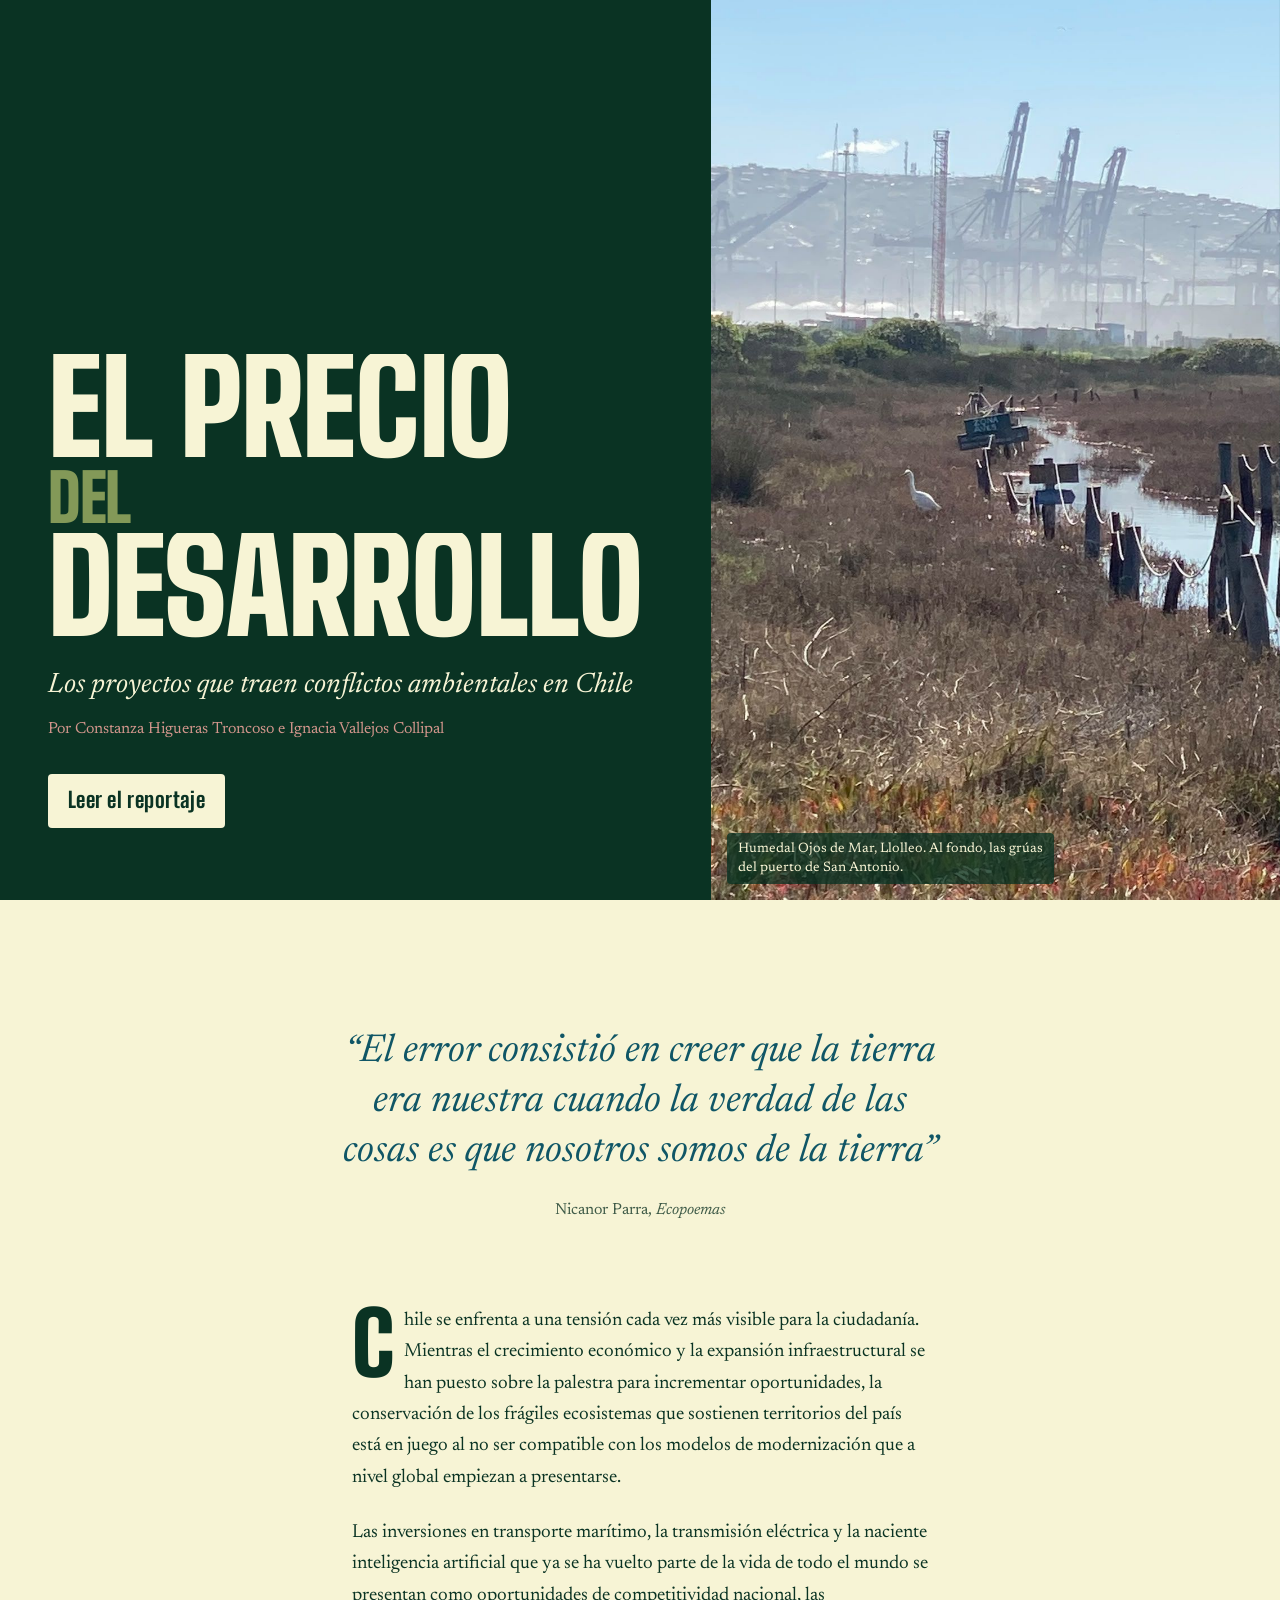
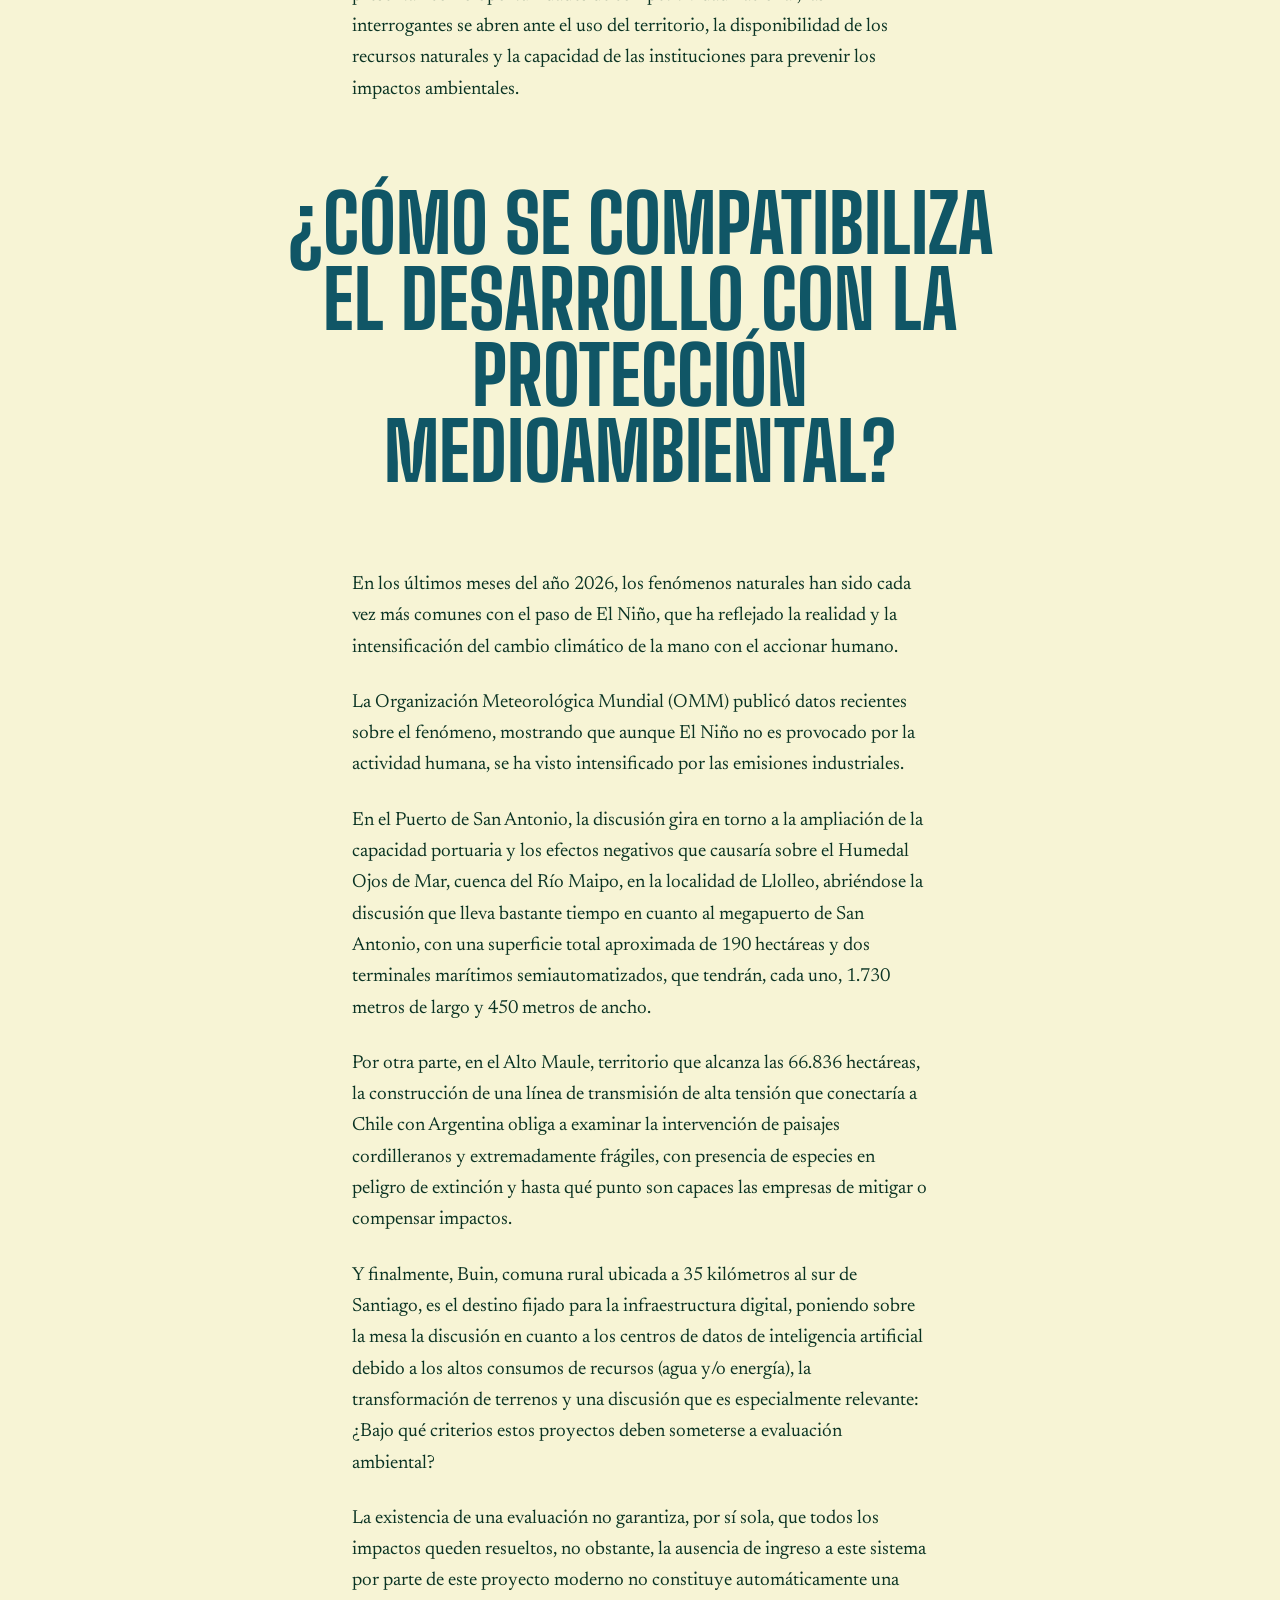
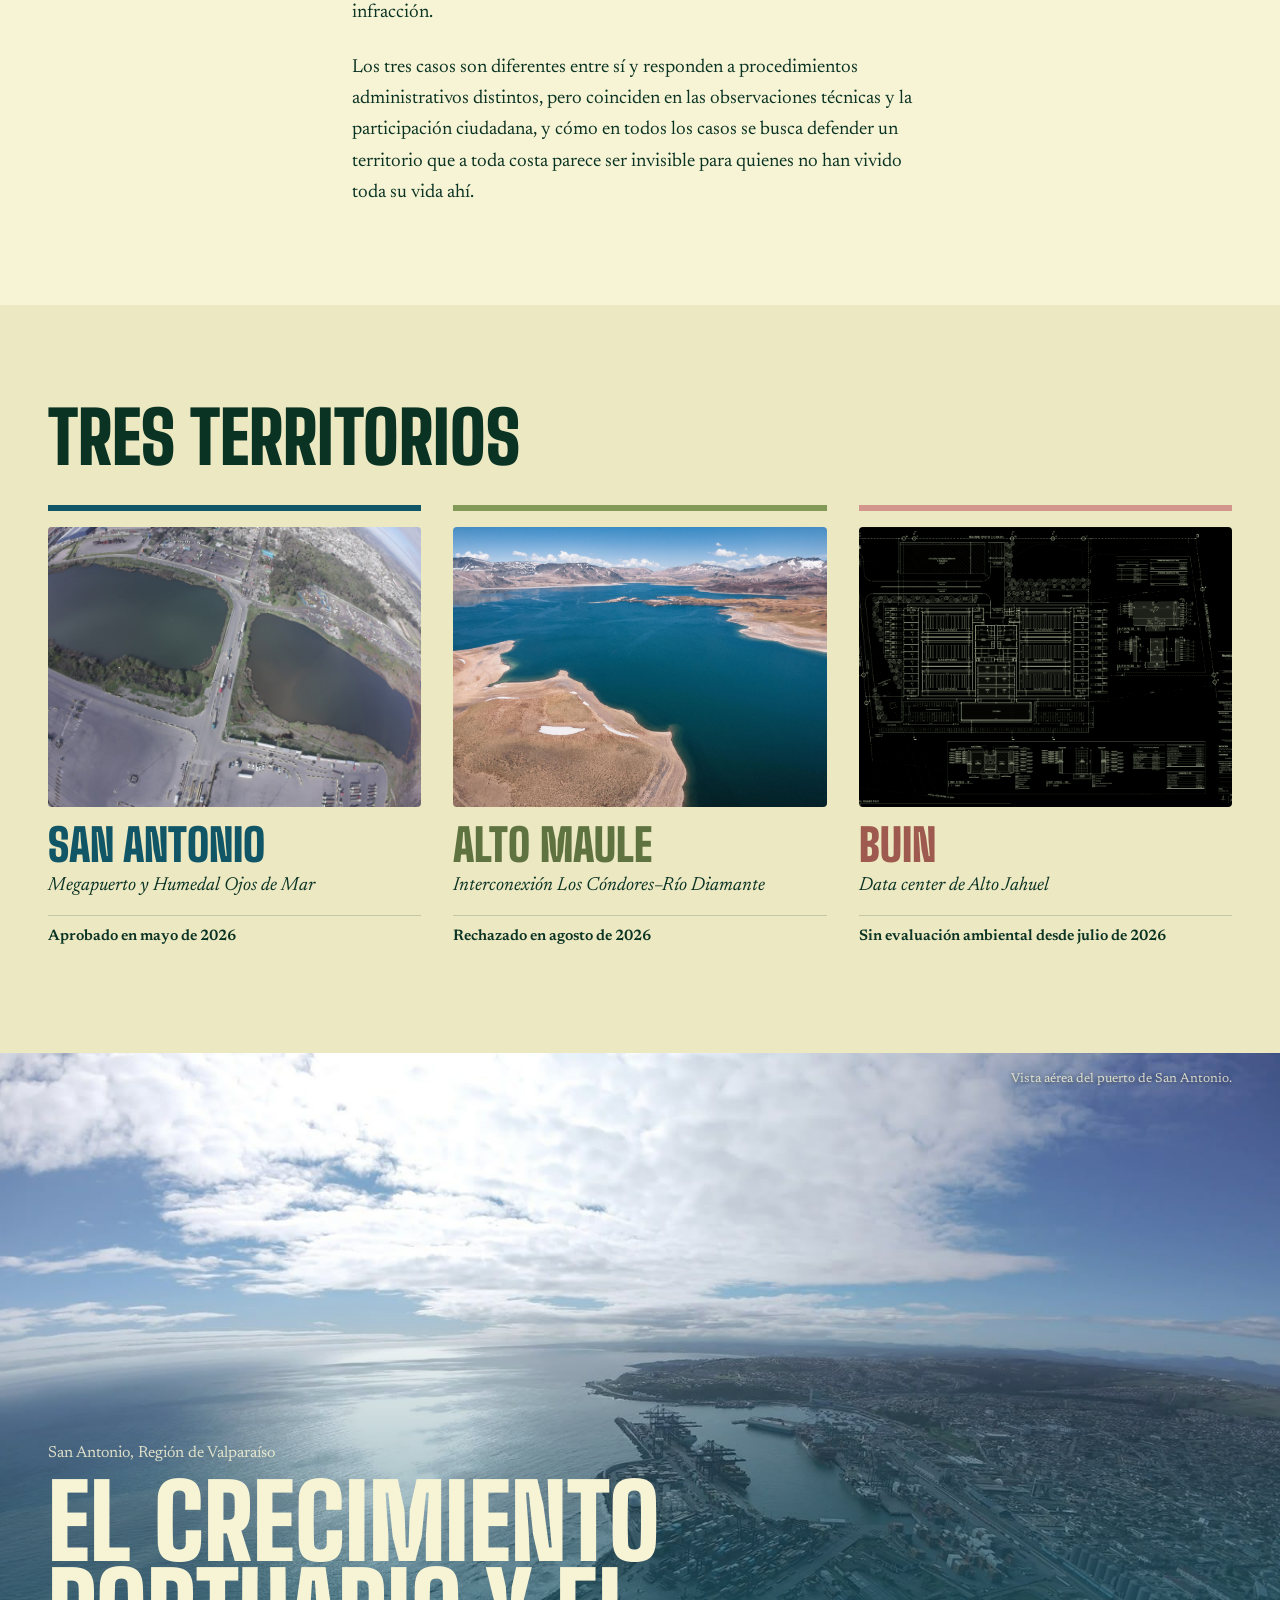
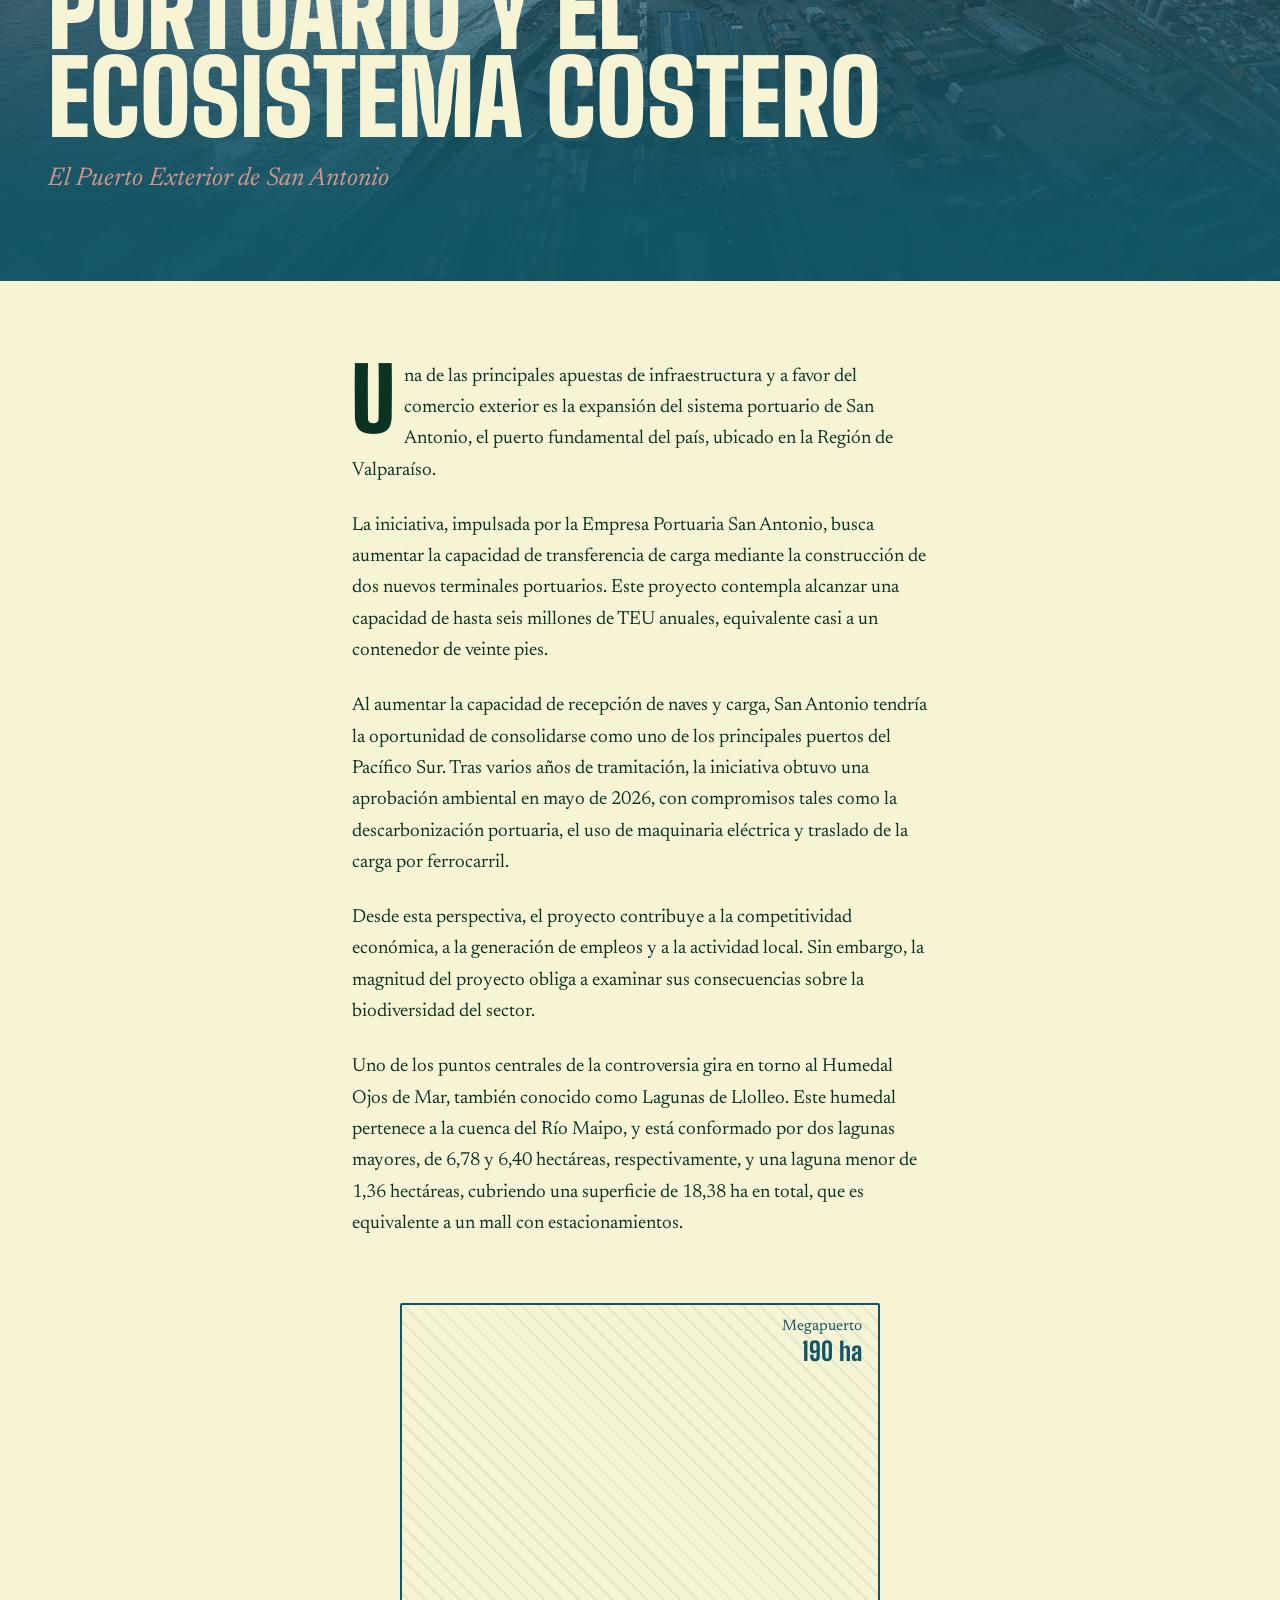
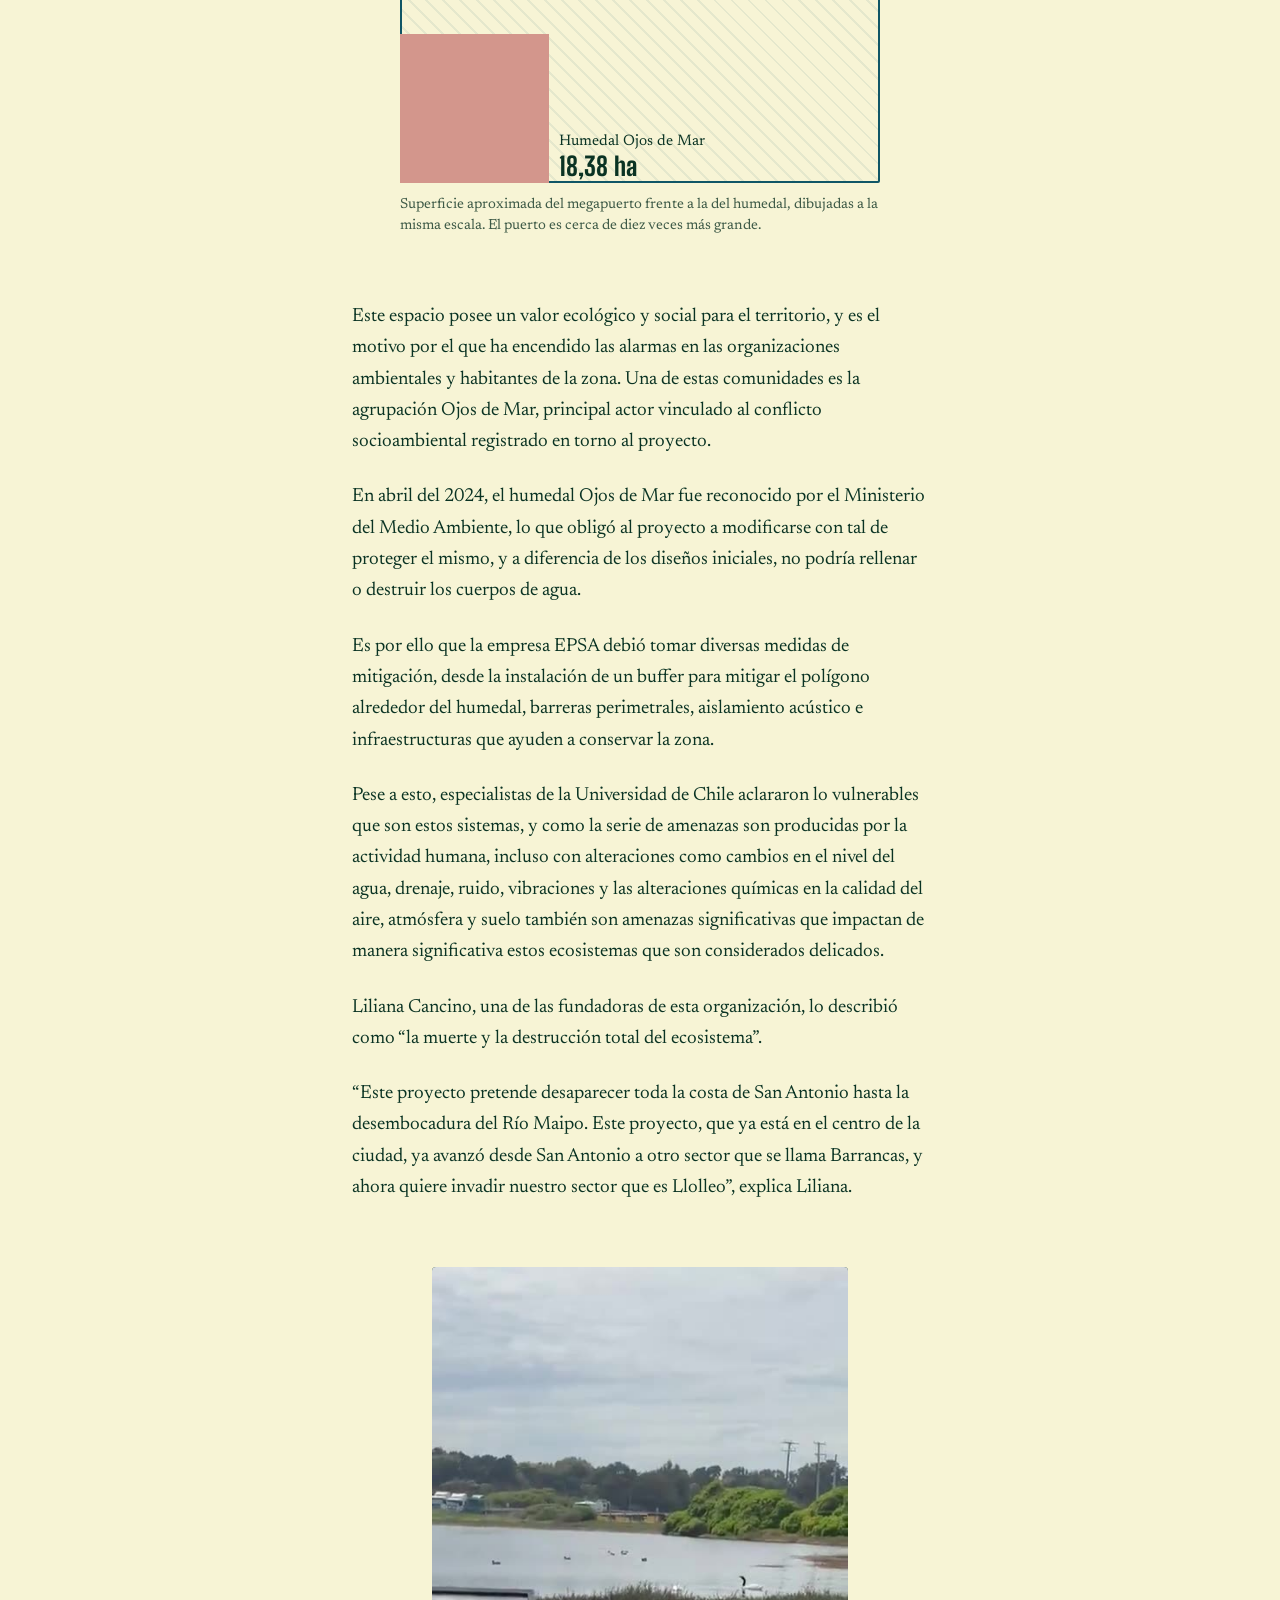
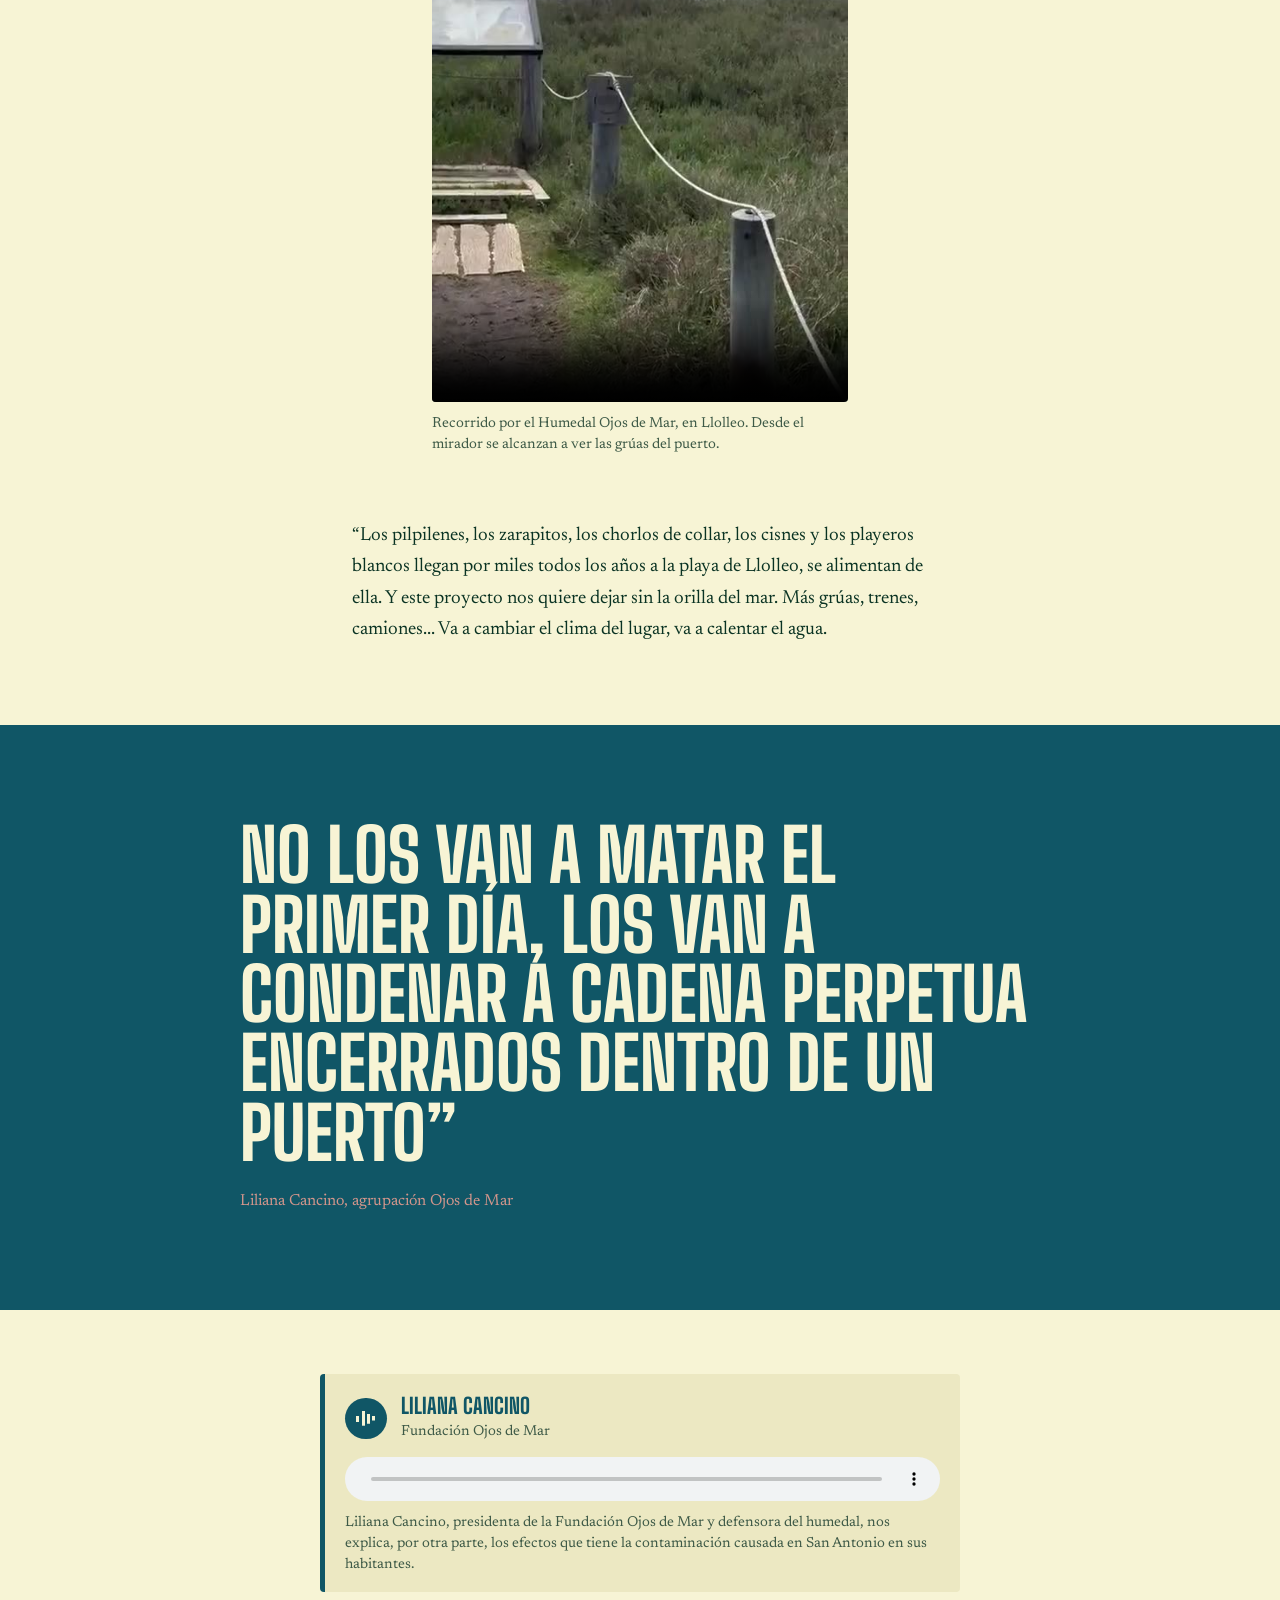
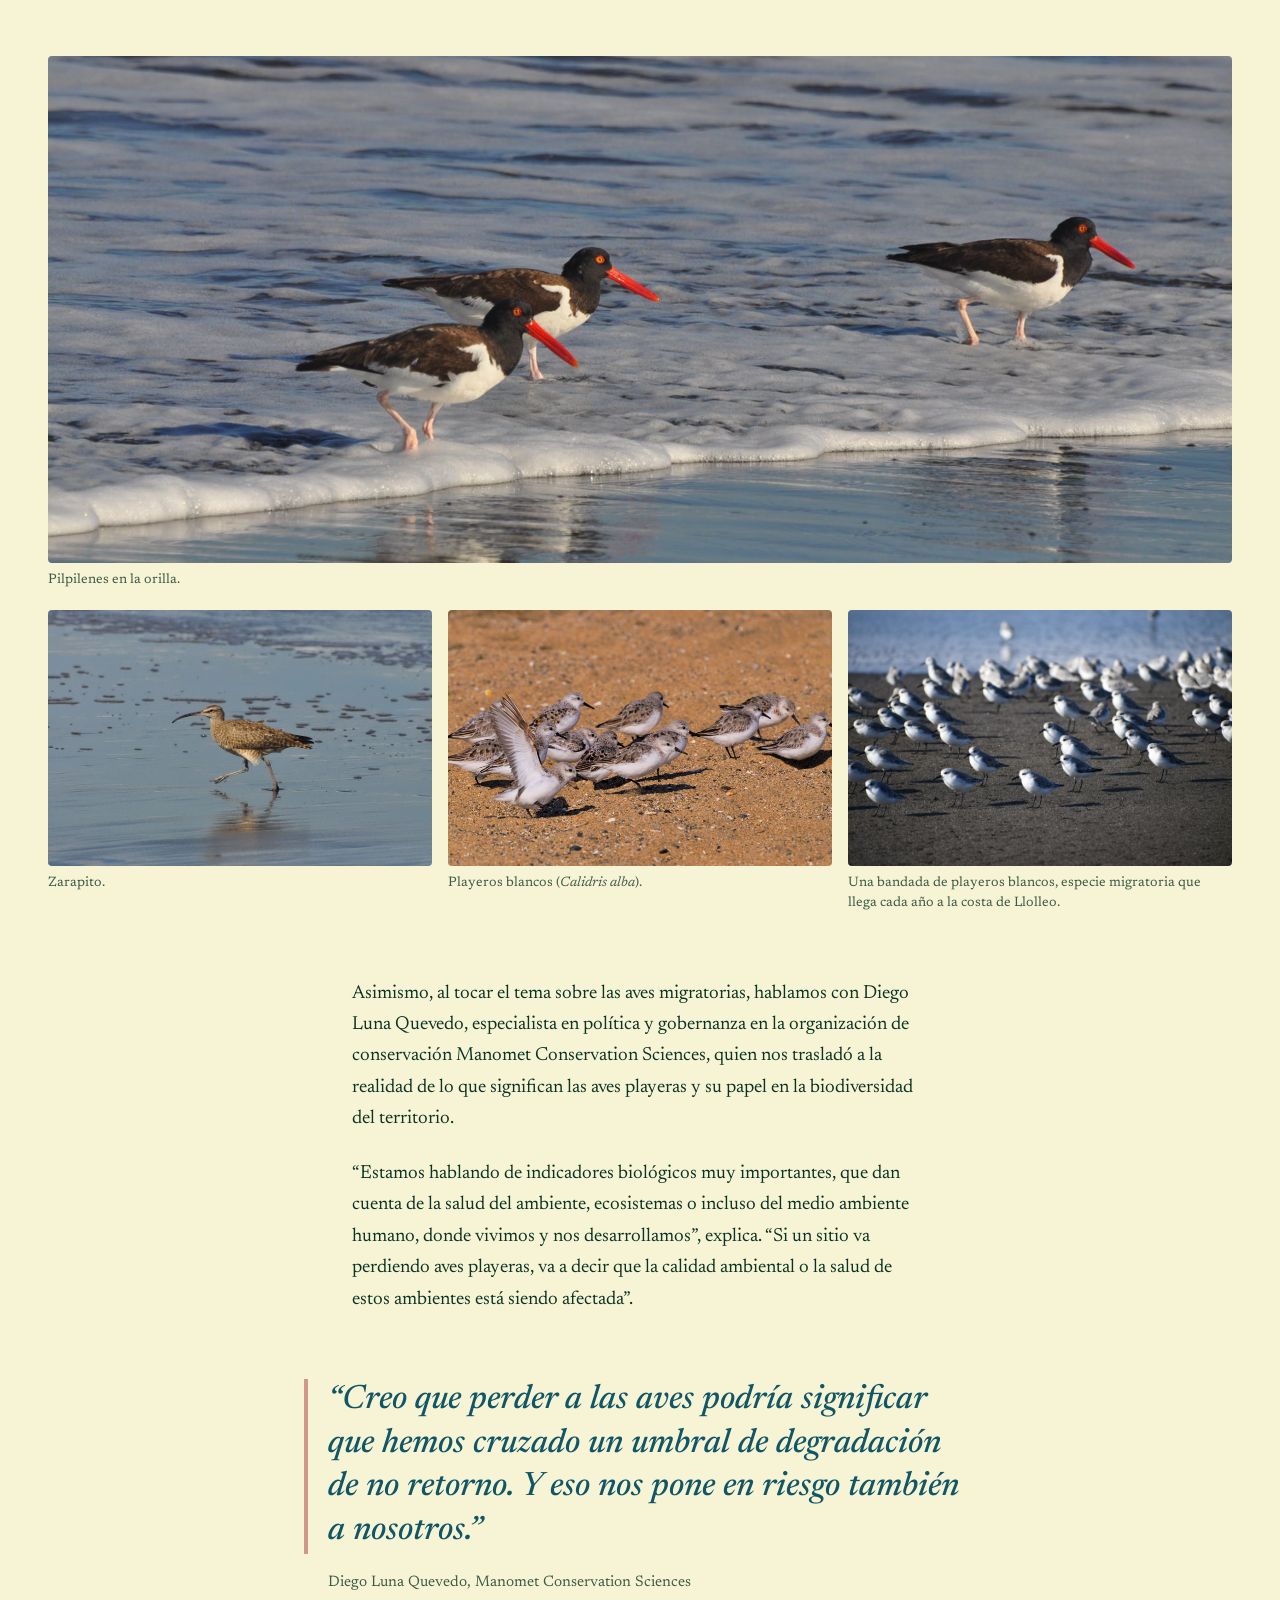
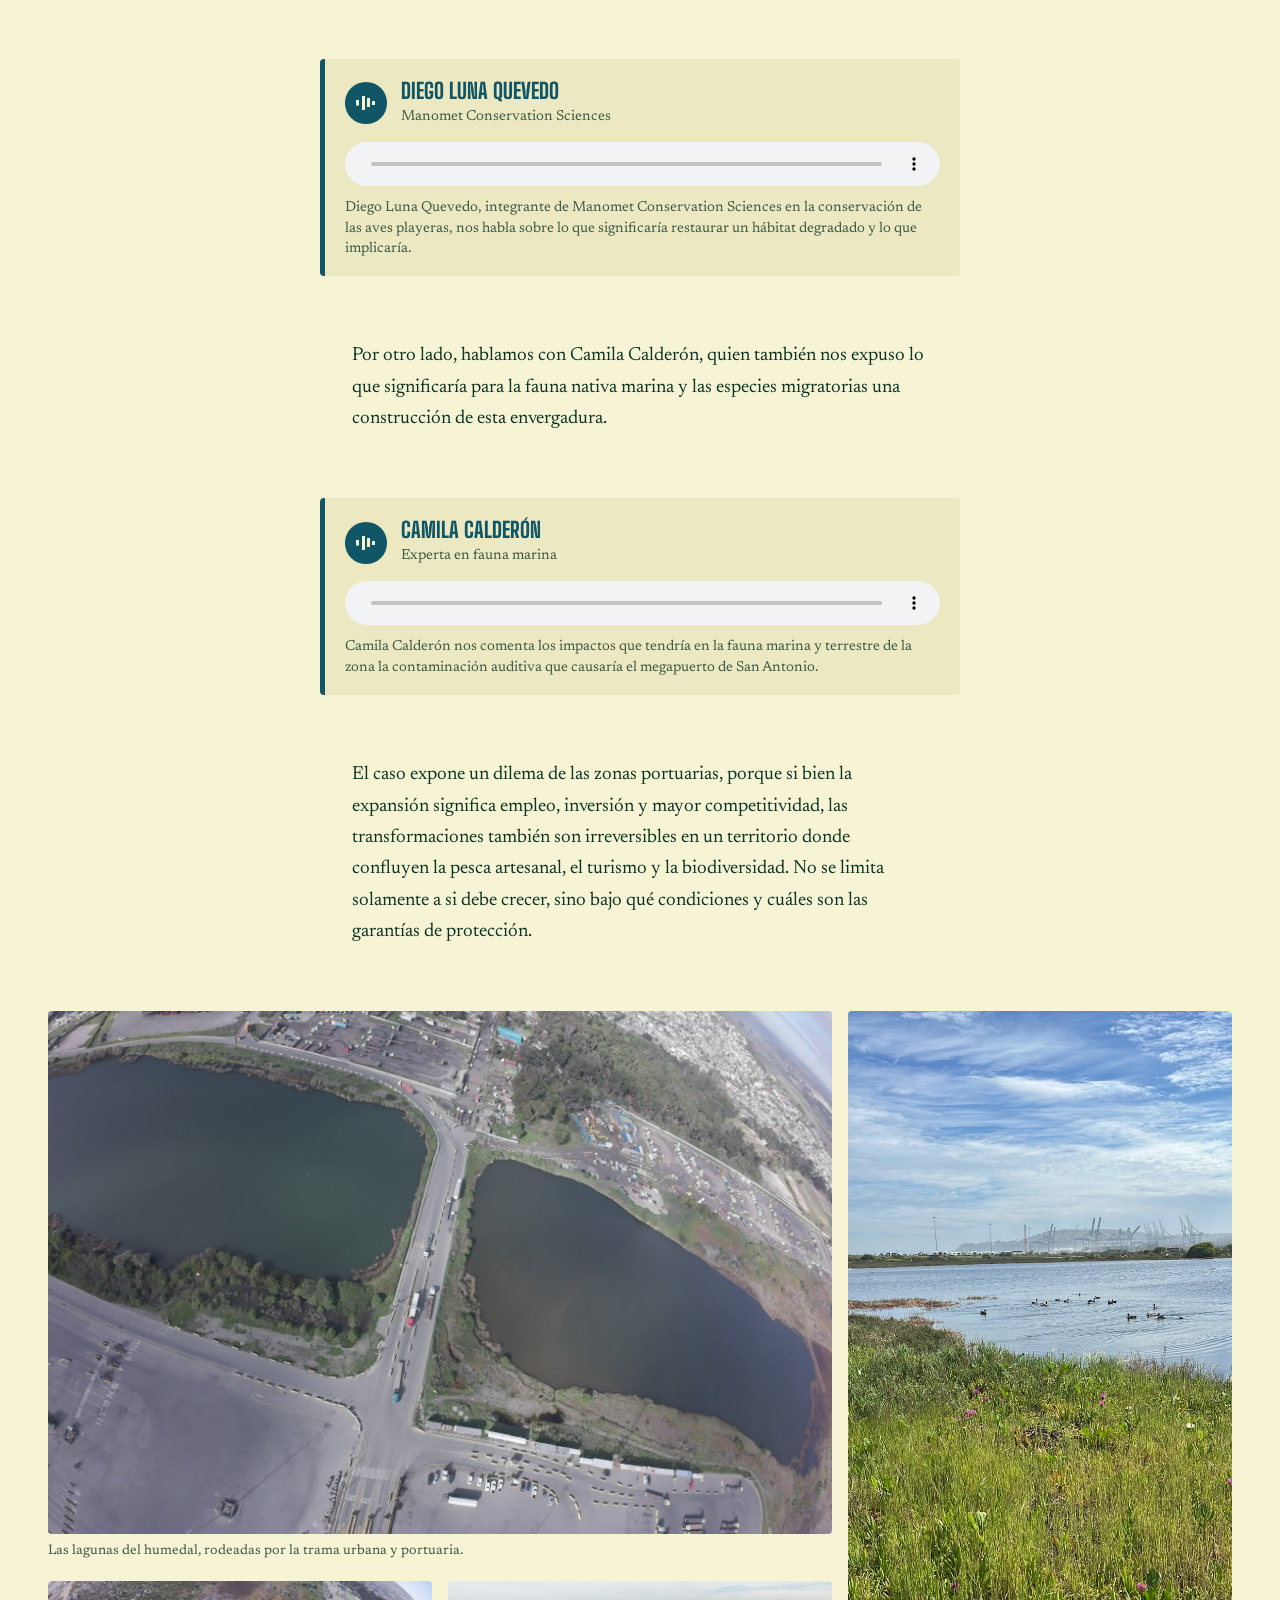
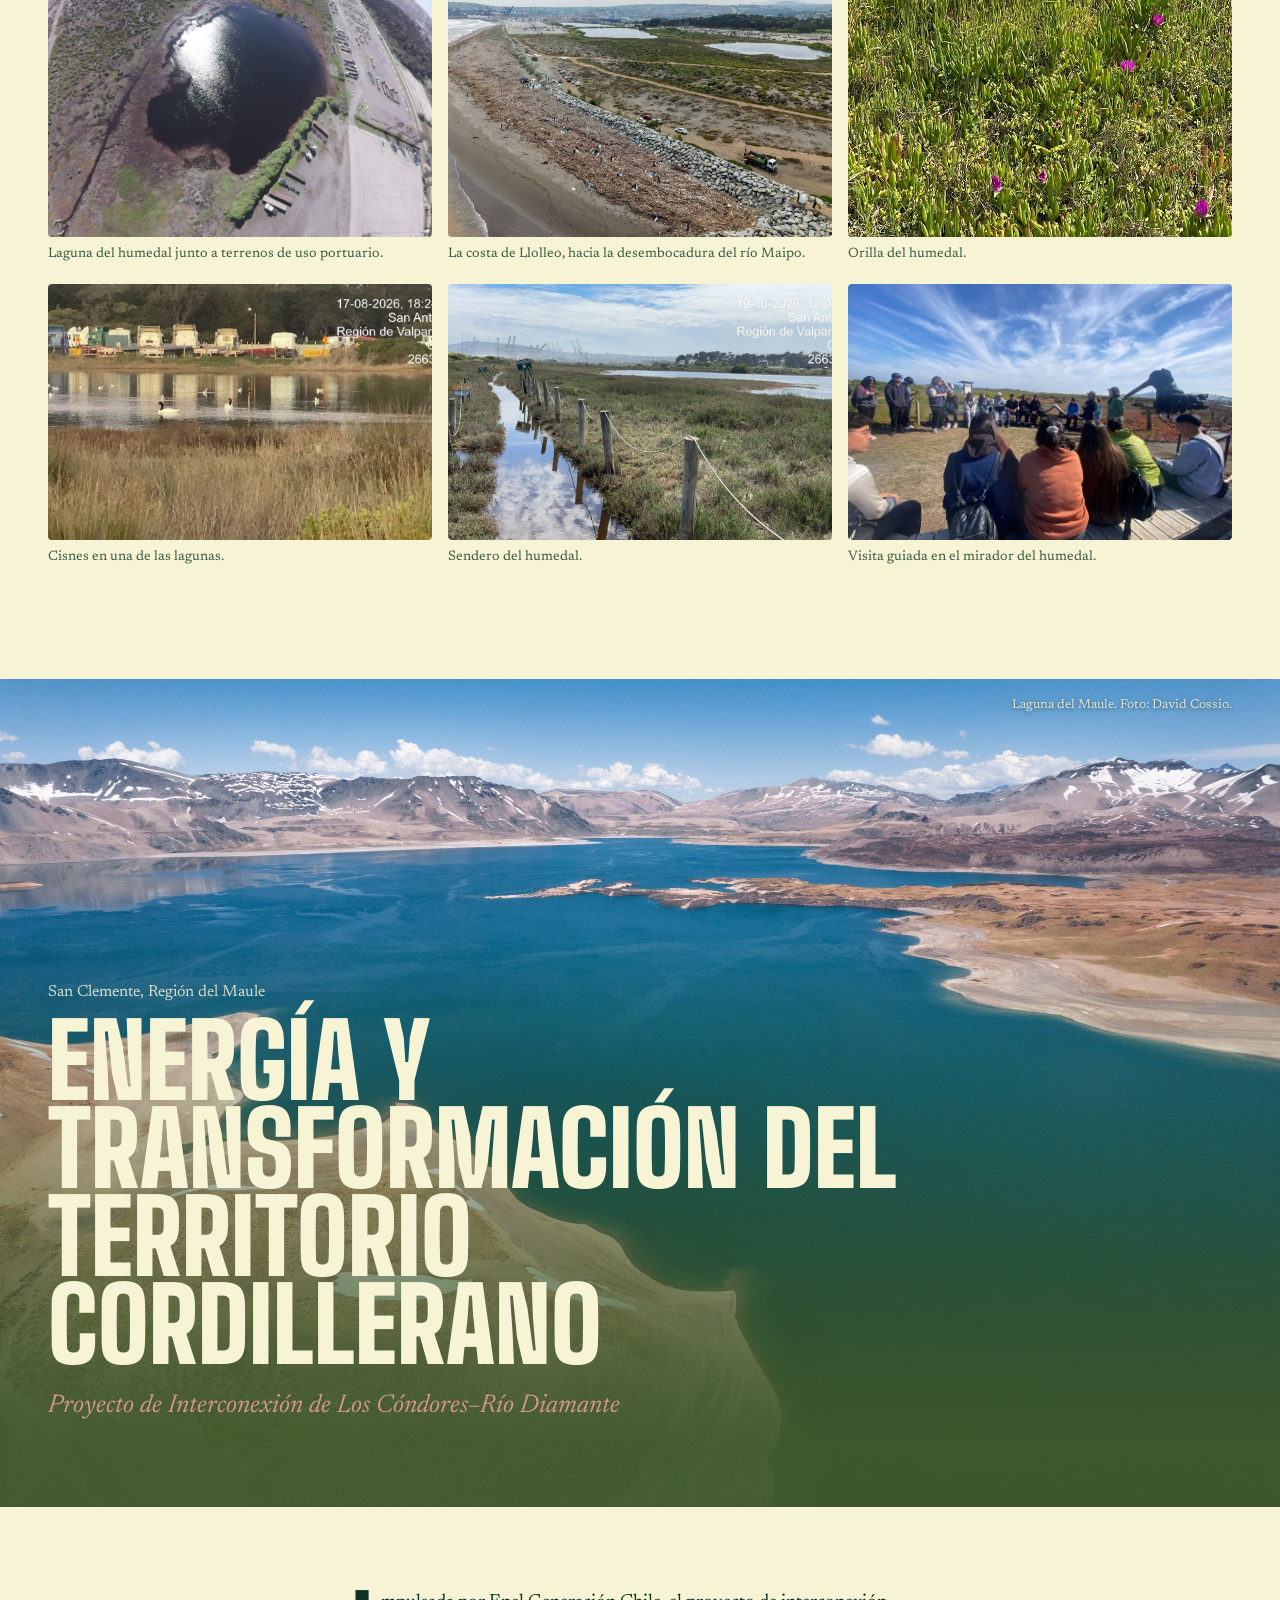
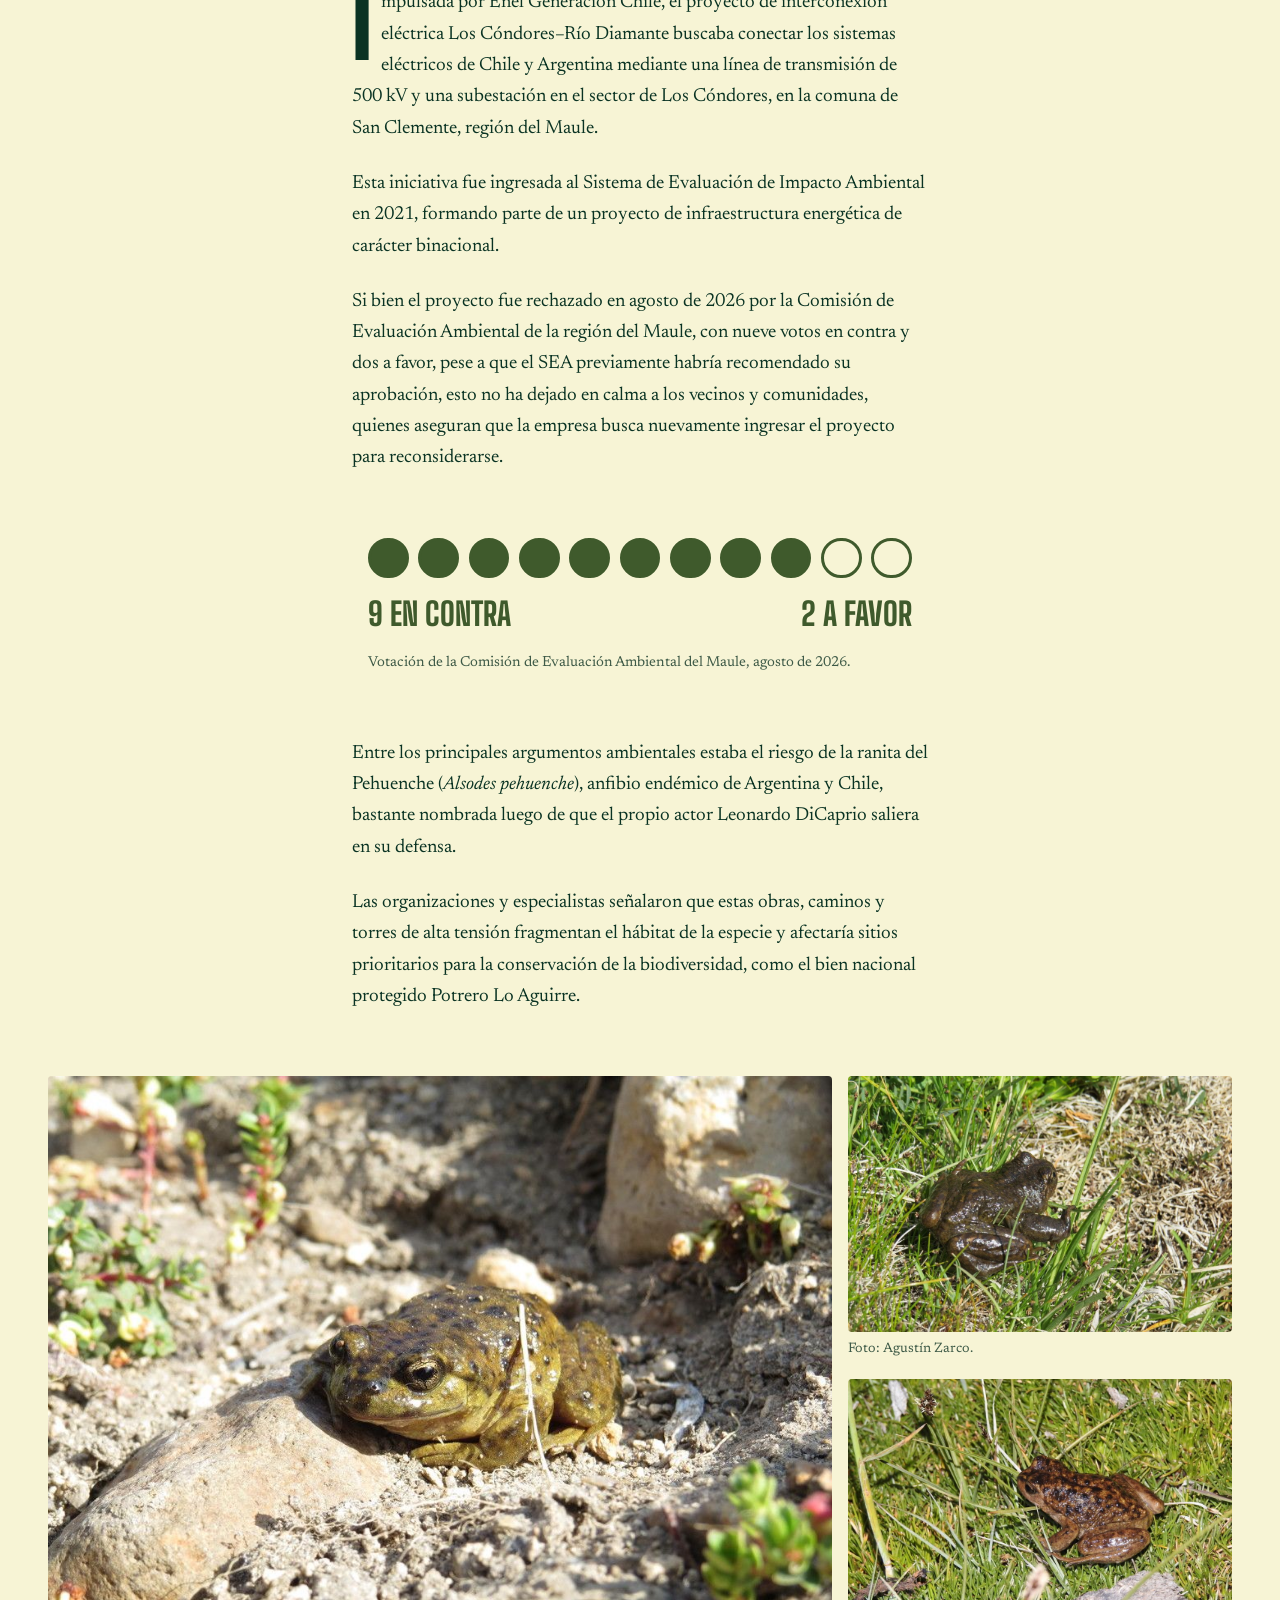
==== commit d7ba374d: "Add files via upload" ====
--- a/index.html
+++ b/index.html
@@ -44,6 +44,7 @@
       <li><a href="#alto-maule" data-tono="cordillera">Alto Maule</a></li>
       <li><a href="#buin" data-tono="valle">Buin</a></li>
       <li><a href="#cierre">Una pregunta</a></li>
+      <li><a href="nosotras.html">Nosotras</a></li>
     </ul>
   </nav>
 
@@ -159,6 +160,20 @@
         <cite>Liliana Cancino, agrupación Ojos de Mar</cite>
       </blockquote>
 
+      <!-- AUDIO: Liliana Cancino -->
+      <figure class="audio">
+        <div class="audio__cabecera">
+          <span class="audio__icono" aria-hidden="true"></span>
+          <p class="audio__quien"><b>Liliana Cancino</b><span>Fundación Ojos de Mar</span></p>
+        </div>
+        <audio controls preload="none">
+          <source src="https://pub-ba0e0357cb9e42ba9871205855b6c40c.r2.dev/Liliana%20Cancino%2C%20integrante%20de%20la%20Fundaci%C3%B3n%20Ojos%20de%20Mar.mpeg" type="audio/mpeg">
+          Tu navegador no puede reproducir este audio. <a href="https://pub-ba0e0357cb9e42ba9871205855b6c40c.r2.dev/Liliana%20Cancino%2C%20integrante%20de%20la%20Fundaci%C3%B3n%20Ojos%20de%20Mar.mpeg">Ábrelo aquí</a>.
+        </audio>
+        <figcaption>Liliana Cancino, presidenta de la Fundación Ojos de Mar y defensora del humedal, nos explica, por otra parte, los efectos que tiene la contaminación causada en San Antonio en sus habitantes.</figcaption>
+      </figure>
+
+
       <div class="galeria galeria--aves" data-grupo="aves">
         <figure class="galeria__item g6">
           <button type="button"><img src="img/san-antonio/pilpilenes.jpg" alt="Dos pilpilenes, aves de pico rojo y plumaje negro y blanco, caminando en la orilla." width="1800" height="1196" loading="lazy"></button>
@@ -187,6 +202,37 @@
         <p>“Creo que perder a las aves podría significar que hemos cruzado un umbral de degradación de no retorno. Y eso nos pone en riesgo también a nosotros.”</p>
         <cite>Diego Luna Quevedo, Manomet Conservation Sciences</cite>
       </blockquote>
+
+      <!-- AUDIO: Diego Luna Quevedo -->
+      <figure class="audio">
+        <div class="audio__cabecera">
+          <span class="audio__icono" aria-hidden="true"></span>
+          <p class="audio__quien"><b>Diego Luna Quevedo</b><span>Manomet Conservation Sciences</span></p>
+        </div>
+        <audio controls preload="none">
+          <source src="https://pub-ba0e0357cb9e42ba9871205855b6c40c.r2.dev/Diego%20Luna%20Quevedo%2C%20integrante%20de%20Manomet%20Conservation%20Sciences%20en%20la%20conservaci%C3%B3n%20de%20las%20aves%20playeras.mpeg" type="audio/mpeg">
+          Tu navegador no puede reproducir este audio. <a href="https://pub-ba0e0357cb9e42ba9871205855b6c40c.r2.dev/Diego%20Luna%20Quevedo%2C%20integrante%20de%20Manomet%20Conservation%20Sciences%20en%20la%20conservaci%C3%B3n%20de%20las%20aves%20playeras.mpeg">Ábrelo aquí</a>.
+        </audio>
+        <figcaption>Diego Luna Quevedo, integrante de Manomet Conservation Sciences en la conservación de las aves playeras, nos habla sobre lo que significaría restaurar un hábitat degradado y lo que implicaría.</figcaption>
+      </figure>
+
+      <div class="texto">
+        <p>Por otro lado, hablamos con Camila Calderón, quien también nos expuso lo que significaría para la fauna nativa marina y las especies migratorias una construcción de esta envergadura.</p>
+      </div>
+
+      <!-- AUDIO: Camila Calderón -->
+      <figure class="audio">
+        <div class="audio__cabecera">
+          <span class="audio__icono" aria-hidden="true"></span>
+          <p class="audio__quien"><b>Camila Calderón</b><span>Experta en fauna marina</span></p>
+        </div>
+        <audio controls preload="none">
+          <source src="https://pub-ba0e0357cb9e42ba9871205855b6c40c.r2.dev/Camila%20Calder%C3%B3n%2C%20experta%20en%20Fauna%20Marina.mpeg" type="audio/mpeg">
+          Tu navegador no puede reproducir este audio. <a href="https://pub-ba0e0357cb9e42ba9871205855b6c40c.r2.dev/Camila%20Calder%C3%B3n%2C%20experta%20en%20Fauna%20Marina.mpeg">Ábrelo aquí</a>.
+        </audio>
+        <figcaption>Camila Calderón nos comenta los impactos que tendría en la fauna marina y terrestre de la zona la contaminación auditiva que causaría el megapuerto de San Antonio.</figcaption>
+      </figure>
+
 
       <div class="texto">
         <p>El caso expone un dilema de las zonas portuarias, porque si bien la expansión significa empleo, inversión y mayor competitividad, las transformaciones también son irreversibles en un territorio donde confluyen la pesca artesanal, el turismo y la biodiversidad. No se limita solamente a si debe crecer, sino bajo qué condiciones y cuáles son las garantías de protección.</p>
@@ -231,7 +277,7 @@
         <div class="apertura__texto">
           <p class="apertura__lugar">San Clemente, Región del Maule</p>
           <h2 id="am-titulo">Energía y transformación del territorio cordillerano</h2>
-          <p class="apertura__bajada">Proyecto de Interconexión Los Cóndores–Río Diamante</p>
+          <p class="apertura__bajada">Proyecto de Interconexión de Los Cóndores–Río Diamante</p>
         </div>
         <p class="apertura__credito">Laguna del Maule. Foto: David Cossio.</p>
       </header>
@@ -284,6 +330,20 @@
         <p>“Se encuentra en las vegas que atravesaría el proyecto, donde se instalarían las fundaciones de hormigón de las torres. La empresa planteó relocalizar a las ranitas, lo que es inviable. Ellas tienen su hábitat.”</p>
         <cite>Barbara Meneses, Salvemos el Alto Maule</cite>
       </blockquote>
+
+      <!-- AUDIO: Barbara Meneses -->
+      <figure class="audio">
+        <div class="audio__cabecera">
+          <span class="audio__icono" aria-hidden="true"></span>
+          <p class="audio__quien"><b>Barbara Meneses</b><span>Vocera de Salvemos el Alto Maule</span></p>
+        </div>
+        <audio controls preload="none">
+          <source src="https://pub-ba0e0357cb9e42ba9871205855b6c40c.r2.dev/Barbara%20Meneses%2C%20vocera%20del%20movimiento%20Salvemos%20el%20Alto%20Maule.mpeg" type="audio/mpeg">
+          Tu navegador no puede reproducir este audio. <a href="https://pub-ba0e0357cb9e42ba9871205855b6c40c.r2.dev/Barbara%20Meneses%2C%20vocera%20del%20movimiento%20Salvemos%20el%20Alto%20Maule.mpeg">Ábrelo aquí</a>.
+        </audio>
+        <figcaption>Barbara Meneses, vocera del movimiento Salvemos el Alto Maule, nos habla del impacto que tendría este proyecto para la zona y lo que para ellos significaría.</figcaption>
+      </figure>
+
 
       <div class="texto">
         <p>Otra especie que, por la Unión Internacional para la Conservación de la Naturaleza (UICN) está catalogada en peligro crítico de extinción, es la <i>Viola imbricata</i>. Se trata de una planta endémica de los Andes chilenos, de la familia Violaceae, y apenas descrita en el 2024.</p>
@@ -345,6 +405,20 @@
         </div>
         <p class="apertura__credito">Planta del primer nivel del proyecto.</p>
       </header>
+
+      <!-- AUDIO: Escucha un data center -->
+      <figure class="audio audio--ambiente">
+        <div class="audio__cabecera">
+          <span class="audio__icono" aria-hidden="true"></span>
+          <p class="audio__quien"><b>Escucha un data center</b><span>Sonido ambiente</span></p>
+        </div>
+        <audio controls preload="none">
+          <source src="https://pub-ba0e0357cb9e42ba9871205855b6c40c.r2.dev/Data%20Center%20sonido.mpeg" type="audio/mpeg">
+          Tu navegador no puede reproducir este audio. <a href="https://pub-ba0e0357cb9e42ba9871205855b6c40c.r2.dev/Data%20Center%20sonido.mpeg">Ábrelo aquí</a>.
+        </audio>
+        <figcaption>Así es como se escucha el sitio donde se halla un data center en funcionamiento.</figcaption>
+      </figure>
+
 
       <div class="texto">
         <p class="capitular">En julio de 2026, la Dirección Regional Metropolitana del Servicio de Evaluación Ambiental determinó que el proyecto de la empresa DC Terranova SpA, que busca la habilitación de un Data Center en Alto Jahuel, en el sector de Camino Guindo-Los Tilos, no estaría obligado a ingresar al Sistema de Evaluación de Impacto Ambiental.</p>
@@ -406,7 +480,31 @@
       <div class="texto">
         <p>A ello se suma que, entre los criterios evaluados, figura en su diseño la consideración de un estanque de almacenamiento de diésel con capacidad 990 toneladas (es decir, en torno a los 1.178.000 litros de diésel), lo que le ubica justo por debajo del umbral definido para sustancias inflamables.</p>
         <p>En primera instancia, el terreno se encontraba calificado como “Área de Interés Agropecuario Exclusivo”, debiendo pedir permiso al SAG, siendo negado la primera vez, y luego admitido tras la utilización de un recurso jerárquico.</p>
+      </div>
+
+      <!-- VIDEO: entrevista -->
+      <figure class="video video--ancha video--entrevista">
+        <video controls preload="metadata" playsinline>
+          <source src="https://pub-ba0e0357cb9e42ba9871205855b6c40c.r2.dev/Entrevista%20Carlos%20Giraldo%20Cortado%20(1).mp4#t=0.5" type="video/mp4">
+          Tu navegador no puede reproducir este video. <a href="https://pub-ba0e0357cb9e42ba9871205855b6c40c.r2.dev/Entrevista%20Carlos%20Giraldo%20Cortado%20(1).mp4">Ábrelo aquí</a>.
+        </video>
+        <figcaption>Sin embargo, ¿qué es un data center? Carlos Giraldo, country manager en IFX Networks Chile, empresa de tecnología que ofrece servicios de cloud, red, seguridad y data center, explica qué es un data center, cuál es su funcionamiento y el costo de su uso. Al mismo tiempo, explica cómo se escoge la ubicación en la que se instalan estos centros.</figcaption>
+      </figure>
+
+      <div class="texto">
         <p>La decisión ha generado críticas debido a que un centro de datos en una comuna rural formaría parte de una industria que de por sí ya genera un alto consumo energético, y con demandas relevantes para su refrigeración, asimismo con la ausencia de un proceso formal que evalúe impactos ambientales en la zona, paisaje y el ruido, tratándose de un sector poblado.</p>
+      </div>
+
+      <!-- VIDEO: entrevista -->
+      <figure class="video video--ancha video--entrevista">
+        <video controls preload="metadata" playsinline>
+          <source src="https://pub-ba0e0357cb9e42ba9871205855b6c40c.r2.dev/Entrevista%20Tamara%20Cortado.mp4#t=0.5" type="video/mp4">
+          Tu navegador no puede reproducir este video. <a href="https://pub-ba0e0357cb9e42ba9871205855b6c40c.r2.dev/Entrevista%20Tamara%20Cortado.mp4">Ábrelo aquí</a>.
+        </video>
+        <figcaption>A través de esta entrevista realizada a Tamara Aguilera Cartagena, concejala de la comuna de Buin, nos contextualiza sobre su perspectiva sobre el data center que se instalará en la comuna y cómo se enteró de ello. Asimismo, ella hace un alcance y denuncia sobre la contaminación y el uso indebido que se da al río Maipo, mismo que luego desemboca en el Humedal Ojos de Mar, que conforma uno de los ecosistemas costeros más importantes de la Región de Valparaíso, y que también afecta a la comuna periférica.</figcaption>
+      </figure>
+
+      <div class="texto">
         <p>Sergio Casanova, profesor de Derecho Ambiental en la Universidad de Talca habló con respecto a este tema que, en cierto modo, se ha vuelto una discusión más actual con el aumento y alcance que la Inteligencia Artificial ha alcanzado.</p>
         <p>“Se aplica, más o menos, como política de Estado, y lo digo porque lo que permite que el Data Center no ingrese a evaluación ambiental fue una modificación al reglamento del sistema de evaluación del impacto ambiental que se realizó bajo el Gobierno del Presidente Gabriel Boric”, contextualiza el experto. “Antes de la modificación, se obligaba a que las actividades que requerían almacenamiento más de 80 toneladas de petróleo diésel se sometieran a evaluación de impacto ambiental”.</p>
       </div>
@@ -446,6 +544,42 @@
 
       <div class="texto">
         <p>El principal debate que gira en torno a los Data Center es el consumo de aguas para la refrigeración, no obstante, para este proyecto se detalló la utilización de un sistema de enfriamiento en seco, es decir, por aire, asegurando así el consumo de agua cero.</p>
+      </div>
+
+      <!-- AUDIOS EN VERSUS: Aristeguí y González -->
+      <section class="versus" aria-labelledby="versus-titulo">
+        <h3 id="versus-titulo" class="versus__titulo">Dos voces, un mismo tema</h3>
+        <div class="versus__grid">
+      <!-- AUDIO: Juan Pablo Aristeguí -->
+      <figure class="audio">
+        <div class="audio__cabecera">
+          <span class="audio__icono" aria-hidden="true"></span>
+          <p class="audio__quien"><b>Juan Pablo Aristeguí</b><span>Abogado y consultor ambiental</span></p>
+        </div>
+        <audio controls preload="none">
+          <source src="https://pub-ba0e0357cb9e42ba9871205855b6c40c.r2.dev/Aristegui%20necesidad%20del%20data%20center%20de%20declarar%20cuentas.mp3" type="audio/mpeg">
+          Tu navegador no puede reproducir este audio. <a href="https://pub-ba0e0357cb9e42ba9871205855b6c40c.r2.dev/Aristegui%20necesidad%20del%20data%20center%20de%20declarar%20cuentas.mp3">Ábrelo aquí</a>.
+        </audio>
+        <figcaption>Juan Pablo Aristeguí, abogado y consultor independiente en materias ambientales, nos comenta su percepción sobre la actual modificación reglamentaria del SEIA en el tema de los centros de datos en Chile y la importancia de “declarar cuentas”.</figcaption>
+      </figure>
+          <span class="versus__vs" aria-hidden="true">VS</span>
+
+      <!-- AUDIO: Maximiliano González -->
+      <figure class="audio">
+        <div class="audio__cabecera">
+          <span class="audio__icono" aria-hidden="true"></span>
+          <p class="audio__quien"><b>Maximiliano González</b><span>Abogado ambiental</span></p>
+        </div>
+        <audio controls preload="none">
+          <source src="https://pub-ba0e0357cb9e42ba9871205855b6c40c.r2.dev/Maximiliano%20Gonz%C3%A1lez%2C%20abogado%20ambiental.mpeg" type="audio/mpeg">
+          Tu navegador no puede reproducir este audio. <a href="https://pub-ba0e0357cb9e42ba9871205855b6c40c.r2.dev/Maximiliano%20Gonz%C3%A1lez%2C%20abogado%20ambiental.mpeg">Ábrelo aquí</a>.
+        </audio>
+        <figcaption>Maximiliano González, abogado ambiental de la asesoría legal especializada en materia ambiental y regulatoria Carrasco Benítez, habla sobre cómo funciona la obligación de la empresa en cuanto a informar el gasto de energía o agua (lo cual no opera en el caso del data center de la empresa DC Terranova SpA).</figcaption>
+      </figure>
+        </div>
+      </section>
+
+      <div class="texto">
         <p>Sin embargo, Rojas también comparte su visión al respecto como bióloga, asegurando que independiente de que no se utilice agua para controlar la temperatura del centro, el uso de generadores a diésel implican emisiones que afectan la calidad del aire, así como la implicancia que tendría sobre los suelos y alteraciones del drenaje natural del agua.</p>
       </div>
 
@@ -459,7 +593,7 @@
 
       <div class="texto">
         <p>De igual modo, Catalina Sierra y Fernanda Rojas coinciden en que Chile falta de una adecuada valoración de los impactos acumulativos de distintos proyectos sobre un ecosistema. A ellas se suma Sergio Casanova, quien también asegura que va siendo hora de que el país actualice la normativa ambiental para la regulación de estas actividades.</p>
-        <p>A este debate se agrega la reciente noticia del proyecto a cargo de Google, que busca reactivar el proyecto de data center en la comuna de Cerrillos, también obtuvo la resolución favorable del SEA, y al igual que la que se busca instalar en Buin, no ingresaría al Sistema de Evaluación de Impacto Ambiental.</p>
+        <p>A este debate se agrega la reciente noticia del proyecto a cargo de la famosa empresa Google, que busca reactivar el proyecto de data center en la comuna de Cerrillos, también obtuvo la resolución favorable del SEA, y al igual que la que se busca instalar en Buin, no ingresaría al Sistema de Evaluación de Impacto Ambiental.</p>
       </div>
 
       <div class="galeria galeria--pareja" data-grupo="buin-terreno-b">
@@ -527,7 +661,10 @@
       <p>San Antonio: registro del equipo de reportaje.</p>
       <p>Planos: proyecto Data Center Alto Jahuel, DC Terranova SpA.</p>
     </div>
-    <a class="pie__subir" href="#inicio">Volver al inicio</a>
+    <div class="pie__enlaces">
+      <a href="nosotras.html">Conoce al equipo</a>
+      <a class="pie__subir" href="#inicio">Volver al inicio</a>
+    </div>
   </footer>
 
   <!-- ===================== VISOR DE IMÁGENES ===================== -->
--- a/css/styles.css
+++ b/css/styles.css
@@ -0,0 +1,1390 @@
+/* =========================================================
+   El precio del desarrollo — hoja de estilos
+   Paleta del equipo: Dark green, Moss green, Beige,
+   Rosy brown y Midnight green.
+   ========================================================= */
+
+/* ---------- Tipografías (incluidas en la carpeta /fonts) ---------- */
+@font-face {
+  font-family: "Big Shoulders Display";
+  src: url("../fonts/big-shoulders-display-latin-800-normal.woff2") format("woff2");
+  font-weight: 800; font-style: normal; font-display: swap;
+}
+@font-face {
+  font-family: "Big Shoulders Display";
+  src: url("../fonts/big-shoulders-display-latin-900-normal.woff2") format("woff2");
+  font-weight: 900; font-style: normal; font-display: swap;
+}
+@font-face {
+  font-family: "Newsreader";
+  src: url("../fonts/newsreader-latin-opsz-normal.woff2") format("woff2");
+  font-weight: 200 800; font-style: normal; font-display: swap;
+}
+@font-face {
+  font-family: "Newsreader";
+  src: url("../fonts/newsreader-latin-opsz-italic.woff2") format("woff2");
+  font-weight: 200 800; font-style: italic; font-display: swap;
+}
+
+:root {
+  /* Paleta */
+  --verde-oscuro: #0A3323;
+  --musgo: #839958;
+  --beige: #F7F4D5;
+  --rosa: #D3968C;
+  --medianoche: #105666;
+
+  /* Derivados */
+  --tinta: #0A3323;
+  --tinta-suave: #3E5A47;
+  --papel: #F7F4D5;
+  --papel-2: #ECE8C2;
+  --linea: rgba(10, 51, 35, 0.18);
+
+  /* Tipografía */
+  --display: "Big Shoulders Display", "Arial Narrow", "Roboto Condensed", Impact, sans-serif;
+  --serif: "Newsreader", Georgia, "Times New Roman", serif;
+
+  /* Medidas */
+  --medida: 36rem;            /* ancho de lectura */
+  --ancho: 76rem;             /* ancho máximo de figuras */
+  --margen: clamp(1.25rem, 5vw, 3rem);
+  --radio: 4px;
+
+  color-scheme: light;
+  box-sizing: border-box;
+  padding-top: env(safe-area-inset-top, 0px);
+  padding-bottom: env(safe-area-inset-bottom, 0px);
+}
+
+*, *::before, *::after { box-sizing: inherit; }
+
+html {
+  scroll-behavior: smooth;
+  scroll-padding-top: calc(env(safe-area-inset-top, 0px) + 4rem);
+  -webkit-text-size-adjust: 100%;
+}
+
+body {
+  margin: 0;
+  background: var(--papel);
+  color: var(--tinta);
+  font-family: var(--serif);
+  font-size: clamp(1.0625rem, 0.98rem + 0.35vw, 1.1875rem);
+  line-height: 1.65;
+  font-optical-sizing: auto;
+  text-rendering: optimizeLegibility;
+}
+
+img, video { max-width: 100%; height: auto; display: block; }
+
+a { color: inherit; }
+
+:focus-visible {
+  outline: 3px solid var(--rosa);
+  outline-offset: 3px;
+}
+
+.saltar {
+  position: absolute;
+  left: 1rem;
+  top: -4rem;
+  z-index: 100;
+  background: var(--beige);
+  color: var(--verde-oscuro);
+  padding: 0.6rem 1rem;
+  font-weight: 600;
+}
+.saltar:focus { top: 1rem; }
+
+/* ---------- Barra de progreso de lectura ---------- */
+.progreso {
+  position: fixed;
+  inset: 0 0 auto 0;
+  height: 3px;
+  z-index: 60;
+  pointer-events: none;
+  margin-top: env(safe-area-inset-top, 0px);
+}
+.progreso span {
+  display: block;
+  height: 100%;
+  width: 100%;
+  background: var(--rosa);
+  transform-origin: left;
+  transform: scaleX(0);
+}
+
+/* =========================================================
+   PORTADA
+   ========================================================= */
+.portada {
+  min-height: 100svh;
+  background: var(--verde-oscuro);
+  color: var(--beige);
+  display: grid;
+  grid-template-columns: minmax(0, 1.25fr) minmax(0, 1fr);
+  overflow: hidden;
+}
+
+.portada__texto {
+  container-type: inline-size;
+  display: flex;
+  flex-direction: column;
+  justify-content: flex-end;
+  padding: var(--margen);
+  padding-bottom: clamp(2.5rem, 8vh, 5rem);
+}
+
+.portada__titulo {
+  font-family: var(--display);
+  font-weight: 900;
+  text-transform: uppercase;
+  font-size: 12rem;               /* respaldo */
+  font-size: min(21.5cqi, 13rem); /* "desarrollo" ocupa el ancho de la columna */
+  line-height: 0.8;
+  letter-spacing: -0.01em;
+  margin: 0 0 1.75rem;
+  color: var(--beige);
+}
+.portada__titulo .linea {
+  display: block;
+  overflow: hidden;
+}
+.portada__titulo .linea:nth-child(2) {
+  color: var(--musgo);
+  font-size: 0.5em;
+  line-height: 1;
+  margin: 0.08em 0 0.04em;
+}
+
+.portada__bajada {
+  font-size: clamp(1.25rem, 1rem + 1vw, 1.75rem);
+  font-style: italic;
+  line-height: 1.3;
+  max-width: 22em;
+  margin: 0 0 0.75rem;
+}
+
+.portada__firma {
+  margin: 0 0 2rem;
+  color: var(--rosa);
+  font-size: 1rem;
+}
+
+.portada__leer {
+  align-self: flex-start;
+  font-family: var(--display);
+  font-weight: 800;
+  font-size: 1.35rem;
+  letter-spacing: 0.02em;
+  text-decoration: none;
+  color: var(--verde-oscuro);
+  background: var(--beige);
+  padding: 0.55rem 1.25rem 0.6rem;
+  border-radius: var(--radio);
+  transition: background-color .2s;
+}
+.portada__leer:hover { background: var(--rosa); }
+
+.portada__foto {
+  margin: 0;
+  position: relative;
+}
+.portada__foto img {
+  width: 100%;
+  height: 100%;
+  object-fit: cover;
+  object-position: center 60%;
+}
+.portada__foto figcaption {
+  position: absolute;
+  left: 1rem;
+  right: 1rem;
+  bottom: 1rem;
+  font-size: 0.85rem;
+  line-height: 1.4;
+  color: var(--beige);
+  background: rgba(10, 51, 35, 0.78);
+  padding: 0.4rem 0.65rem;
+  border-radius: var(--radio);
+  max-width: 24em;
+  width: fit-content;
+}
+
+/* Animación de entrada (una sola, en la portada) */
+@media (prefers-reduced-motion: no-preference) {
+  .portada__titulo .linea { animation: subir 1s cubic-bezier(.2,.7,.1,1) both; }
+  .portada__titulo .linea:nth-child(2) { animation-delay: .12s; }
+  .portada__titulo .linea:nth-child(3) { animation-delay: .24s; }
+  .portada__bajada, .portada__firma, .portada__leer { animation: aparecer .8s ease .6s both; }
+  .portada__foto img { animation: revelar 1.4s cubic-bezier(.6,0,.1,1) .1s both; }
+}
+@keyframes subir {
+  from { transform: translateY(0.6em); opacity: 0; clip-path: inset(0 0 100% 0); }
+  to   { transform: none; opacity: 1; clip-path: inset(0 0 0 0); }
+}
+@keyframes aparecer { from { opacity: 0; } to { opacity: 1; } }
+@keyframes revelar {
+  from { clip-path: inset(100% 0 0 0); transform: scale(1.08); }
+  to   { clip-path: inset(0 0 0 0); transform: none; }
+}
+
+/* =========================================================
+   NAVEGACIÓN FIJA
+   ========================================================= */
+.barra {
+  position: fixed;
+  top: 0;
+  left: 0;
+  right: 0;
+  z-index: 50;
+  display: flex;
+  align-items: center;
+  justify-content: space-between;
+  gap: 1rem;
+  padding: calc(env(safe-area-inset-top, 0px) + 0.6rem) var(--margen) 0.6rem;
+  background: rgba(10, 51, 35, 0.94);
+  backdrop-filter: blur(8px);
+  -webkit-backdrop-filter: blur(8px);
+  color: var(--beige);
+  transform: translateY(-110%);
+  transition: transform .35s ease;
+}
+.barra.visible { transform: none; }
+
+.barra__marca {
+  font-family: var(--display);
+  font-weight: 800;
+  font-size: 1.2rem;
+  text-transform: uppercase;
+  text-decoration: none;
+  white-space: nowrap;
+}
+.barra ul {
+  list-style: none;
+  display: flex;
+  gap: clamp(0.75rem, 2vw, 1.75rem);
+  margin: 0;
+  padding: 0;
+  overflow-x: auto;
+  scrollbar-width: none;
+}
+.barra ul::-webkit-scrollbar { display: none; }
+.barra ul a {
+  font-size: 0.95rem;
+  text-decoration: none;
+  white-space: nowrap;
+  padding: 0.25rem 0;
+  border-bottom: 2px solid transparent;
+  opacity: 0.8;
+}
+.barra ul a:hover { opacity: 1; }
+.barra ul a[aria-current="true"] {
+  opacity: 1;
+  border-bottom-color: var(--rosa);
+}
+
+/* =========================================================
+   TEXTO DE LECTURA
+   ========================================================= */
+.texto {
+  max-width: var(--medida);
+  margin: 0 auto;
+  padding: 0 var(--margen);
+  box-sizing: content-box;
+}
+.texto p { margin: 0 0 1.25em; hyphens: auto; }
+.texto p:last-child { margin-bottom: 0; }
+
+.capitular::first-letter {
+  font-family: var(--display);
+  font-weight: 900;
+  float: left;
+  font-size: 4.6em;
+  line-height: 0.78;
+  margin: 0.06em 0.1em 0 0;
+  color: var(--verde-oscuro);
+}
+
+/* =========================================================
+   INTRODUCCIÓN
+   ========================================================= */
+.intro {
+  padding: clamp(4rem, 10vw, 8rem) 0 clamp(3rem, 8vw, 6rem);
+}
+
+.epigrafe {
+  max-width: 44rem;
+  margin: 0 auto clamp(3rem, 8vw, 5rem);
+  padding: 0 var(--margen);
+  text-align: center;
+}
+.epigrafe p {
+  font-size: clamp(1.5rem, 1.1rem + 1.8vw, 2.4rem);
+  line-height: 1.3;
+  font-style: italic;
+  margin: 0 0 1rem;
+  color: var(--medianoche);
+}
+.epigrafe cite {
+  font-style: normal;
+  font-size: 1rem;
+  color: var(--tinta-suave);
+}
+
+.pregunta {
+  max-width: 52rem;
+  margin: clamp(3rem, 7vw, 5rem) auto;
+  padding: 0 var(--margen);
+  font-family: var(--display);
+  font-weight: 800;
+  text-transform: uppercase;
+  font-size: clamp(2.4rem, 1.4rem + 4.5vw, 5rem);
+  line-height: 0.95;
+  text-align: center;
+  color: var(--medianoche);
+}
+
+/* =========================================================
+   ÍNDICE DE TERRITORIOS
+   ========================================================= */
+.territorios {
+  background: var(--papel-2);
+  padding: clamp(3rem, 8vw, 6rem) var(--margen);
+}
+.territorios__titulo {
+  font-family: var(--display);
+  font-weight: 900;
+  text-transform: uppercase;
+  font-size: clamp(2.5rem, 6vw, 4.5rem);
+  line-height: 1;
+  margin: 0 auto 2rem;
+  max-width: var(--ancho);
+}
+.territorios__lista {
+  list-style: none;
+  margin: 0 auto;
+  padding: 0;
+  max-width: var(--ancho);
+  display: grid;
+  grid-template-columns: repeat(3, minmax(0, 1fr));
+  gap: clamp(1rem, 2.5vw, 2rem);
+}
+.territorio {
+  display: grid;
+  grid-template-rows: auto auto 1fr auto;
+  text-decoration: none;
+  height: 100%;
+  border-top: 6px solid var(--musgo);
+  padding-top: 1rem;
+}
+.territorio img {
+  aspect-ratio: 4 / 3;
+  object-fit: cover;
+  width: 100%;
+  margin-bottom: 1rem;
+  border-radius: var(--radio);
+  transition: filter .3s;
+}
+.territorio:hover img { opacity: 0.88; }
+.territorio--valle img { filter: invert(1) sepia(0.5) hue-rotate(40deg) brightness(0.85) contrast(1.1); }
+
+.territorio__lugar {
+  font-family: var(--display);
+  font-weight: 900;
+  text-transform: uppercase;
+  font-size: clamp(2rem, 3.5vw, 3rem);
+  line-height: 1;
+}
+.territorio__proyecto {
+  font-style: italic;
+  margin: 0.35rem 0 1rem;
+  line-height: 1.35;
+}
+.territorio__estado {
+  font-size: 0.95rem;
+  font-weight: 600;
+  padding: 0.5rem 0;
+  border-top: 1px solid var(--linea);
+}
+.territorio--mar        { border-top-color: var(--medianoche); }
+.territorio--cordillera { border-top-color: var(--musgo); }
+.territorio--valle      { border-top-color: var(--rosa); }
+.territorio--mar .territorio__lugar        { color: var(--medianoche); }
+.territorio--cordillera .territorio__lugar { color: #5F7340; }
+.territorio--valle .territorio__lugar      { color: #9E5A4F; }
+
+/* =========================================================
+   CAPÍTULOS
+   ========================================================= */
+.capitulo {
+  --tono: var(--medianoche);
+  padding-bottom: clamp(4rem, 9vw, 7rem);
+}
+.capitulo--mar        { --tono: var(--medianoche); }
+.capitulo--cordillera { --tono: #3F5A2C; }
+.capitulo--valle      { --tono: var(--verde-oscuro); }
+
+.capitulo > .texto,
+.capitulo > figure,
+.capitulo > .galeria,
+.capitulo > .cita,
+.capitulo > .planos,
+.capitulo > .comparador { margin-top: clamp(2.5rem, 6vw, 4rem); }
+
+/* Apertura de capítulo */
+.apertura {
+  position: relative;
+  min-height: min(92svh, 56rem);
+  display: flex;
+  align-items: flex-end;
+  color: var(--beige);
+  background: var(--tono);
+  overflow: hidden;
+  margin-bottom: clamp(3rem, 7vw, 5rem);
+}
+.apertura__fondo {
+  position: absolute;
+  inset: 0;
+  width: 100%;
+  height: 100%;
+  object-fit: cover;
+}
+.apertura::after {
+  content: "";
+  position: absolute;
+  inset: 0;
+  background: linear-gradient(to top, var(--tono) 8%, transparent 70%);
+  opacity: 0.95;
+}
+.apertura__texto {
+  position: relative;
+  z-index: 1;
+  padding: var(--margen);
+  padding-bottom: clamp(3rem, 7vw, 5rem);
+  max-width: 60rem;
+}
+.apertura__lugar {
+  margin: 0 0 0.75rem;
+  font-size: 1rem;
+  color: var(--beige);
+  opacity: 0.85;
+}
+.apertura h2 {
+  font-family: var(--display);
+  font-weight: 900;
+  text-transform: uppercase;
+  font-size: clamp(3rem, 1.6rem + 6vw, 7.5rem);
+  line-height: 0.86;
+  margin: 0 0 1rem;
+}
+.apertura__bajada {
+  font-size: clamp(1.15rem, 1rem + 0.8vw, 1.6rem);
+  font-style: italic;
+  margin: 0;
+  color: var(--rosa);
+}
+.apertura__credito {
+  position: absolute;
+  z-index: 1;
+  right: var(--margen);
+  top: 1rem;
+  margin: 0;
+  font-size: 0.8rem;
+  opacity: 0.8;
+  text-shadow: 0 1px 4px rgba(0,0,0,.6);
+}
+
+/* Buin: el único paisaje que existe es el plano */
+.apertura--plano { background: var(--verde-oscuro); }
+.apertura--plano .apertura__fondo {
+  filter: invert(1) sepia(0.4) hue-rotate(40deg);
+  mix-blend-mode: screen;
+  opacity: 0.38;
+  object-fit: cover;
+  transform: scale(1.15) rotate(-4deg);
+}
+.apertura--plano::after {
+  background: linear-gradient(to top, var(--verde-oscuro) 12%, transparent 75%);
+}
+
+/* =========================================================
+   FIGURAS DE DATOS
+   ========================================================= */
+figure { margin: 0; }
+figcaption {
+  font-size: 0.9rem;
+  line-height: 1.45;
+  color: var(--tinta-suave);
+  margin-top: 0.75rem;
+}
+
+/* Escala: puerto vs humedal (lado proporcional a la raíz del área) */
+.escala {
+  max-width: var(--ancho);
+  margin-left: auto;
+  margin-right: auto;
+  padding: 0 var(--margen);
+}
+.escala__grafico {
+  position: relative;
+  width: min(100%, 30rem);
+  aspect-ratio: 1;
+  margin: 0 auto;
+}
+.escala__puerto {
+  position: absolute;
+  inset: 0;
+  border: 2px solid var(--medianoche);
+  background:
+    repeating-linear-gradient(45deg, rgba(16,86,102,.08) 0 2px, transparent 2px 12px);
+  border-radius: 2px;
+}
+.escala__puerto span {
+  position: absolute;
+  right: 1rem;
+  top: 0.75rem;
+  text-align: right;
+  font-size: 0.95rem;
+  color: var(--medianoche);
+  line-height: 1.25;
+}
+/* √18,38 / √190 ≈ 0,311 */
+.escala__humedal {
+  position: absolute;
+  left: 0;
+  bottom: 0;
+  width: 31.1%;
+  aspect-ratio: 1;
+  background: var(--rosa);
+}
+.escala__humedal span {
+  position: absolute;
+  left: calc(100% + 0.6rem);
+  bottom: 0;
+  font-size: 0.95rem;
+  line-height: 1.25;
+  color: var(--verde-oscuro);
+  white-space: nowrap;
+}
+.escala b, .votos b { font-family: var(--display); font-size: 1.6rem; font-weight: 800; }
+.escala figcaption { max-width: 30rem; margin-left: auto; margin-right: auto; }
+
+/* Votación del Maule */
+.votos {
+  max-width: 40rem;
+  margin-left: auto;
+  margin-right: auto;
+  padding: 0 var(--margen);
+}
+.votos__puntos {
+  display: grid;
+  grid-template-columns: repeat(11, 1fr);
+  gap: clamp(0.3rem, 1vw, 0.6rem);
+}
+.voto {
+  aspect-ratio: 1;
+  border-radius: 50%;
+  border: 3px solid var(--tono);
+}
+.voto--contra { background: var(--tono); }
+.voto--favor  { background: transparent; }
+.votos__leyenda {
+  display: flex;
+  justify-content: space-between;
+  margin-top: 0.6rem;
+  font-family: var(--display);
+  font-weight: 800;
+  font-size: clamp(1.4rem, 3vw, 2rem);
+  text-transform: uppercase;
+  color: var(--tono);
+}
+
+/* Diésel en Buin */
+.diesel {
+  max-width: 52rem;
+  margin-left: auto;
+  margin-right: auto;
+  padding: 0 var(--margen);
+}
+.diesel__fila {
+  display: grid;
+  grid-template-columns: minmax(8rem, 14rem) 1fr;
+  align-items: center;
+  gap: 1rem;
+  margin-bottom: 0.75rem;
+}
+.diesel__etiqueta { font-size: 0.95rem; line-height: 1.3; }
+.diesel__barra {
+  display: flex;
+  align-items: center;
+  height: 3rem;
+  width: calc(var(--valor) / 990 * 100%);
+  min-width: 4.5rem;
+  border-radius: 2px;
+  padding: 0 0.75rem;
+}
+.diesel__barra b {
+  font-family: var(--display);
+  font-weight: 800;
+  font-size: 1.6rem;
+  white-space: nowrap;
+}
+.diesel__barra--umbral {
+  position: relative;
+  min-width: 0;
+  padding: 0;
+  background: var(--musgo);
+  color: #5F7340;
+}
+.diesel__barra--umbral b { position: absolute; left: calc(100% + 0.6rem); }
+.diesel__barra--proyecto {
+  background: var(--rosa);
+  color: var(--verde-oscuro);
+  justify-content: flex-end;
+}
+
+/* Video */
+.video {
+  max-width: 26rem;
+  margin-left: auto;
+  margin-right: auto;
+  padding: 0 var(--margen);
+  box-sizing: content-box;
+}
+.video video {
+  width: 100%;
+  border-radius: var(--radio);
+  background: var(--verde-oscuro);
+}
+
+/* =========================================================
+   CITAS
+   ========================================================= */
+.cita {
+  max-width: 48rem;
+  margin-left: auto;
+  margin-right: auto;
+  padding: 0 var(--margen);
+}
+.cita p {
+  font-size: clamp(1.4rem, 1.1rem + 1.4vw, 2.1rem);
+  line-height: 1.3;
+  font-weight: 500;
+  font-style: italic;
+  margin: 0 0 1rem;
+  color: var(--tono, var(--medianoche));
+  border-left: 4px solid var(--rosa);
+  padding-left: 1.25rem;
+}
+.cita cite {
+  display: block;
+  font-style: normal;
+  font-size: 0.95rem;
+  padding-left: 1.5rem;
+  color: var(--tinta-suave);
+}
+
+.capitulo > .cita--banda {
+  max-width: none;
+  background: var(--tono);
+  padding: clamp(3rem, 8vw, 6rem) var(--margen);
+  margin-top: clamp(3rem, 7vw, 5rem);
+}
+.cita--banda p {
+  max-width: 50rem;
+  margin: 0 auto 1.25rem;
+  font-family: var(--display);
+  font-style: normal;
+  font-weight: 800;
+  text-transform: uppercase;
+  font-size: clamp(2.2rem, 1.2rem + 4.2vw, 5rem);
+  line-height: 0.95;
+  color: var(--beige);
+  border: 0;
+  padding: 0;
+}
+.cita--banda cite {
+  max-width: 50rem;
+  font-size: 1rem;
+  margin: 0 auto;
+  padding: 0;
+  color: var(--rosa);
+}
+/* Citas largas: un tamaño menor */
+.cita--larga p {
+  font-size: clamp(1.8rem, 1.1rem + 2.6vw, 3.4rem);
+  line-height: 1;
+}
+
+/* =========================================================
+   GALERÍAS (rejilla de 6 columnas)
+   g2 = un tercio, g4 = dos tercios, g6 = ancho completo
+   alta = ocupa dos filas; llenar = la foto rellena la altura de la fila
+   vertical = recorte 4:5
+   ========================================================= */
+.galeria {
+  max-width: var(--ancho);
+  margin-left: auto;
+  margin-right: auto;
+  padding: 0 var(--margen);
+  display: grid;
+  grid-template-columns: repeat(6, minmax(0, 1fr));
+  gap: clamp(0.75rem, 1.5vw, 1.25rem) clamp(0.5rem, 1.5vw, 1rem);
+  box-sizing: content-box;
+}
+.galeria__item { grid-column: span 2; display: flex; flex-direction: column; }
+.galeria__item.g4 { grid-column: span 4; }
+.galeria__item.g6 { grid-column: span 6; }
+.galeria__item.alta { grid-row: span 2; }
+
+.galeria__item button {
+  display: block;
+  width: 100%;
+  padding: 0;
+  border: 0;
+  background: var(--papel-2);
+  cursor: zoom-in;
+  border-radius: var(--radio);
+  overflow: hidden;
+}
+.galeria__item img {
+  width: 100%;
+  aspect-ratio: 3 / 2;
+  object-fit: cover;
+  transition: transform .5s ease;
+}
+.galeria__item.g6 img { aspect-ratio: 21 / 9; }
+.galeria__item.vertical img { aspect-ratio: 4 / 5; }
+
+.galeria__item.alta button,
+.galeria__item.llenar button { flex: 1 1 auto; min-height: 0; position: relative; }
+.galeria__item.alta img,
+.galeria__item.llenar img { position: absolute; inset: 0; height: 100%; aspect-ratio: auto; }
+
+.galeria__item button:hover img { transform: scale(1.03); }
+.galeria figcaption { margin-top: 0.5rem; font-size: 0.85rem; }
+
+
+/* =========================================================
+   VIDEO ANCHO Y PAREJAS DE FOTOS
+   ========================================================= */
+.video--ancha { max-width: 52rem; }
+.video--ancha video { aspect-ratio: 16 / 9; object-fit: cover; }
+.galeria__item.g3 { grid-column: span 3; }
+.galeria--pareja .galeria__item img { aspect-ratio: 16 / 9; }
+
+/* =========================================================
+   COMPARADOR "AHORA / DESPUÉS"
+   ========================================================= */
+.comparador {
+  max-width: var(--ancho);
+  margin-left: auto;
+  margin-right: auto;
+  padding: 0 var(--margen);
+  box-sizing: content-box;
+}
+.comparador__marco {
+  --pos: 50%;
+  position: relative;
+  aspect-ratio: 16 / 9;
+  overflow: hidden;
+  border-radius: var(--radio);
+  background: var(--verde-oscuro);
+  touch-action: pan-y;
+  cursor: ew-resize;
+  -webkit-user-select: none;
+  user-select: none;
+}
+.comparador__img {
+  position: absolute;
+  inset: 0;
+  width: 100%;
+  height: 100%;
+  object-fit: cover;
+  pointer-events: none;
+  -webkit-user-drag: none;
+}
+.comparador__img--despues { clip-path: inset(0 0 0 var(--pos)); }
+.comparador__linea {
+  position: absolute;
+  top: 0;
+  bottom: 0;
+  left: var(--pos);
+  width: 3px;
+  margin-left: -1.5px;
+  background: var(--beige);
+  box-shadow: 0 0 0 1px rgba(10, 51, 35, 0.35);
+  pointer-events: none;
+  z-index: 2;
+}
+.comparador__asa {
+  position: absolute;
+  top: 50%;
+  left: 50%;
+  width: 3.1rem;
+  height: 3.1rem;
+  transform: translate(-50%, -50%);
+  border-radius: 50%;
+  background: var(--beige);
+  color: var(--verde-oscuro);
+  display: grid;
+  place-items: center;
+  box-shadow: 0 2px 12px rgba(10, 51, 35, 0.5);
+}
+.comparador__asa::before {
+  content: "‹ ›";
+  font-family: var(--display);
+  font-weight: 900;
+  font-size: 1.5rem;
+  letter-spacing: 0.15em;
+  line-height: 1;
+  padding-bottom: 0.1em;
+}
+.comparador__rotulo {
+  position: absolute;
+  top: 0.9rem;
+  z-index: 2;
+  font-family: var(--display);
+  font-weight: 900;
+  text-transform: uppercase;
+  font-size: clamp(1.2rem, 2.4vw, 1.8rem);
+  line-height: 1;
+  padding: 0.35rem 0.7rem 0.4rem;
+  border-radius: var(--radio);
+  pointer-events: none;
+  transition: opacity .2s;
+}
+.comparador__rotulo--ahora { left: 0.9rem; background: rgba(10, 51, 35, 0.85); color: var(--beige); }
+.comparador__rotulo--despues { right: 0.9rem; background: var(--rosa); color: var(--verde-oscuro); }
+.comparador__marco[data-lado="izq"] .comparador__rotulo--ahora,
+.comparador__marco[data-lado="der"] .comparador__rotulo--despues { opacity: 0; }
+.comparador__control {
+  position: absolute;
+  inset: 0;
+  width: 100%;
+  height: 100%;
+  margin: 0;
+  opacity: 0;
+  pointer-events: none;
+}
+.comparador__control:focus-visible ~ .comparador__linea .comparador__asa {
+  outline: 3px solid var(--rosa);
+  outline-offset: 3px;
+}
+.comparador__nota {
+  margin: 0.75rem 0 0;
+  max-width: 52rem;
+  font-size: 0.9rem;
+  line-height: 1.45;
+  color: var(--tinta-suave);
+}
+
+/* =========================================================
+   VISOR DE PLANOS
+   ========================================================= */
+.planos {
+  max-width: var(--ancho);
+  margin-left: auto;
+  margin-right: auto;
+  padding: 0 var(--margen);
+  box-sizing: content-box;
+}
+.planos__titulo {
+  font-family: var(--display);
+  font-weight: 900;
+  text-transform: uppercase;
+  font-size: clamp(2rem, 4vw, 3.25rem);
+  line-height: 1;
+  margin: 0 0 0.5rem;
+}
+.planos__intro { margin: 0 0 1.5rem; color: var(--tinta-suave); max-width: 36rem; }
+
+.planos__pestanas {
+  display: flex;
+  gap: 0.4rem;
+  overflow-x: auto;
+  padding-bottom: 0.25rem;
+  scrollbar-width: thin;
+}
+.planos__pestanas [role="tab"] {
+  flex: none;
+  font-family: var(--serif);
+  font-size: 0.95rem;
+  padding: 0.55rem 1rem;
+  border: 1.5px solid var(--verde-oscuro);
+  border-radius: 999px;
+  background: transparent;
+  color: var(--verde-oscuro);
+  cursor: pointer;
+}
+.planos__pestanas [role="tab"]:hover { background: var(--papel-2); }
+.planos__pestanas [role="tab"][aria-selected="true"] {
+  background: var(--verde-oscuro);
+  color: var(--beige);
+}
+
+.planos__panel {
+  margin-top: 1rem;
+  background: var(--verde-oscuro);
+  border-radius: var(--radio);
+  padding: clamp(0.5rem, 1.5vw, 1rem);
+}
+.planos__ver {
+  display: block;
+  width: 100%;
+  padding: 0;
+  border: 0;
+  background: #fff;
+  cursor: zoom-in;
+  border-radius: 2px;
+  overflow: hidden;
+}
+.planos__ver img { width: 100%; transition: opacity .25s; }
+.planos__ver img.cargando { opacity: 0.3; }
+.planos__pie {
+  display: flex;
+  flex-wrap: wrap;
+  justify-content: space-between;
+  align-items: center;
+  gap: 1rem;
+  padding: 1rem 0.25rem 0.25rem;
+  color: var(--beige);
+}
+.planos__pie p { margin: 0; font-size: 0.95rem; max-width: 36rem; }
+.planos__acciones { display: flex; gap: 0.5rem; flex-wrap: wrap; }
+
+.boton {
+  font-family: var(--serif);
+  font-size: 0.95rem;
+  font-weight: 600;
+  padding: 0.55rem 1.1rem;
+  border-radius: var(--radio);
+  border: 1.5px solid var(--beige);
+  background: var(--beige);
+  color: var(--verde-oscuro);
+  text-decoration: none;
+  cursor: pointer;
+}
+.boton:hover { background: var(--rosa); border-color: var(--rosa); }
+.boton--linea { background: transparent; color: var(--beige); }
+.boton--linea:hover { color: var(--verde-oscuro); }
+
+/* =========================================================
+   CIERRE
+   ========================================================= */
+.cierre {
+  background: var(--verde-oscuro);
+  color: var(--beige);
+  padding: clamp(4rem, 10vw, 8rem) 0;
+}
+.cierre h2 {
+  font-family: var(--display);
+  font-weight: 900;
+  text-transform: uppercase;
+  font-size: clamp(2.8rem, 1.5rem + 5.5vw, 6.5rem);
+  line-height: 0.88;
+  max-width: 14ch;
+  margin: 0 auto clamp(2.5rem, 6vw, 4rem);
+  padding: 0 var(--margen);
+  text-align: center;
+}
+.texto--claro { color: var(--beige); }
+
+.balance {
+  list-style: none;
+  max-width: var(--ancho);
+  margin: clamp(3rem, 7vw, 5rem) auto;
+  padding: 0 var(--margen);
+  display: grid;
+  grid-template-columns: repeat(3, minmax(0, 1fr));
+  gap: 1.5rem;
+  box-sizing: content-box;
+}
+.balance__item {
+  border-top: 6px solid var(--musgo);
+  padding-top: 1rem;
+}
+.balance__item--mar        { border-top-color: #4B93A3; }
+.balance__item--cordillera { border-top-color: var(--musgo); }
+.balance__item--valle      { border-top-color: var(--rosa); }
+.balance__lugar {
+  display: block;
+  font-family: var(--display);
+  font-weight: 900;
+  text-transform: uppercase;
+  font-size: 2rem;
+  line-height: 1;
+  margin-bottom: 0.5rem;
+}
+.balance__texto { font-size: 1rem; line-height: 1.45; opacity: 0.9; }
+
+.cierre__pregunta {
+  max-width: 24ch;
+  margin: clamp(3.5rem, 8vw, 6rem) auto;
+  padding: 0 var(--margen);
+  text-align: center;
+  font-family: var(--display);
+  font-weight: 800;
+  text-transform: uppercase;
+  font-size: clamp(2rem, 1.2rem + 3.6vw, 4.4rem);
+  line-height: 0.98;
+  color: var(--rosa);
+  box-sizing: content-box;
+}
+
+/* =========================================================
+   PIE
+   ========================================================= */
+.pie {
+  background: var(--medianoche);
+  color: var(--beige);
+  padding: clamp(3rem, 7vw, 5rem) var(--margen);
+  display: grid;
+  grid-template-columns: repeat(2, minmax(0, 1fr)) auto;
+  gap: 2rem;
+  align-items: start;
+  font-size: 0.95rem;
+}
+.pie p { margin: 0 0 0.5rem; }
+.pie__titulo {
+  font-family: var(--display);
+  font-weight: 900;
+  text-transform: uppercase;
+  font-size: 2rem;
+  line-height: 1;
+  margin: 0 0 1rem;
+}
+.pie h3 { font-size: 1rem; margin: 0 0 0.75rem; color: var(--rosa); }
+.pie__subir { white-space: nowrap; }
+
+/* =========================================================
+   VISOR DE IMÁGENES (lightbox)
+   ========================================================= */
+.visor {
+  width: 100vw;
+  height: 100dvh;
+  max-width: none;
+  max-height: none;
+  margin: 0;
+  padding: 0;
+  border: 0;
+  background: rgba(10, 51, 35, 0.97);
+  color: var(--beige);
+}
+.visor::backdrop { background: rgba(10, 51, 35, 0.85); }
+.visor__marco {
+  height: 100%;
+  display: grid;
+  grid-template-rows: 1fr auto auto;
+  padding: calc(env(safe-area-inset-top, 0px) + 1rem) 1rem calc(env(safe-area-inset-bottom, 0px) + 1rem);
+  gap: 0.75rem;
+}
+.visor__lienzo {
+  min-height: 0;
+  display: flex;
+  align-items: center;
+  justify-content: center;
+  overflow: hidden;
+}
+.visor__lienzo img {
+  max-width: 100%;
+  max-height: 100%;
+  object-fit: contain;
+  cursor: zoom-in;
+}
+.visor__lienzo.zoom {
+  overflow: auto;
+  display: block;
+  -webkit-overflow-scrolling: touch;
+}
+.visor__lienzo.zoom img {
+  max-width: none;
+  max-height: none;
+  width: auto;
+  cursor: zoom-out;
+}
+.visor__pie {
+  margin: 0 auto;
+  max-width: 48rem;
+  text-align: center;
+  font-size: 0.95rem;
+}
+.visor__controles {
+  display: flex;
+  justify-content: center;
+  gap: 0.5rem;
+}
+.visor__btn {
+  min-width: 3rem;
+  height: 3rem;
+  border: 1.5px solid var(--beige);
+  background: transparent;
+  color: var(--beige);
+  border-radius: 999px;
+  font-size: 1.5rem;
+  line-height: 1;
+  cursor: pointer;
+}
+.visor__btn--texto { font-family: var(--serif); font-size: 0.95rem; padding: 0 1.1rem; }
+.visor__btn:hover { background: var(--beige); color: var(--verde-oscuro); }
+.visor__btn[hidden] { display: none; }
+
+
+/* =========================================================
+   AUDIOS (entrevistas y sonido ambiente)
+   ========================================================= */
+.audio {
+  max-width: 40rem;
+  margin-left: auto;
+  margin-right: auto;
+  padding: 1.25rem 1.25rem 1rem;
+  background: var(--papel-2);
+  border-left: 5px solid var(--tono, var(--medianoche));
+  border-radius: var(--radio);
+  box-sizing: border-box;
+  width: calc(100% - 2 * var(--margen));
+}
+.audio__cabecera { display: flex; align-items: center; gap: 0.9rem; margin-bottom: 0.9rem; }
+.audio__icono {
+  flex: none;
+  width: 2.6rem;
+  height: 2.6rem;
+  border-radius: 50%;
+  background: var(--tono, var(--medianoche));
+  position: relative;
+}
+/* ondas de sonido dibujadas con CSS */
+.audio__icono::before {
+  content: "";
+  position: absolute;
+  inset: 0;
+  margin: auto;
+  width: 1.2rem;
+  height: 0.9rem;
+  background:
+    linear-gradient(var(--beige), var(--beige)) 0 50% / 3px 40% no-repeat,
+    linear-gradient(var(--beige), var(--beige)) 33% 50% / 3px 100% no-repeat,
+    linear-gradient(var(--beige), var(--beige)) 66% 50% / 3px 65% no-repeat,
+    linear-gradient(var(--beige), var(--beige)) 100% 50% / 3px 30% no-repeat;
+}
+.audio__quien { margin: 0; line-height: 1.2; }
+.audio__quien b {
+  display: block;
+  font-family: var(--display);
+  font-weight: 800;
+  text-transform: uppercase;
+  font-size: 1.35rem;
+  color: var(--tono, var(--medianoche));
+}
+.audio__quien span { font-size: 0.9rem; color: var(--tinta-suave); }
+.audio audio { display: block; width: 100%; height: 2.75rem; }
+.audio figcaption { margin-top: 0.75rem; }
+.audio--ambiente { background: var(--verde-oscuro); border-left-color: var(--rosa); }
+.audio--ambiente .audio__icono { background: var(--rosa); }
+.audio--ambiente .audio__icono::before {
+  background:
+    linear-gradient(var(--verde-oscuro), var(--verde-oscuro)) 0 50% / 3px 40% no-repeat,
+    linear-gradient(var(--verde-oscuro), var(--verde-oscuro)) 33% 50% / 3px 100% no-repeat,
+    linear-gradient(var(--verde-oscuro), var(--verde-oscuro)) 66% 50% / 3px 65% no-repeat,
+    linear-gradient(var(--verde-oscuro), var(--verde-oscuro)) 100% 50% / 3px 30% no-repeat;
+}
+.audio--ambiente .audio__quien b { color: var(--beige); }
+.audio--ambiente .audio__quien span,
+.audio--ambiente figcaption { color: rgba(247, 244, 213, 0.82); }
+.capitulo > .audio { margin-top: clamp(2.5rem, 6vw, 4rem); }
+
+/* ---------- Versus ---------- */
+.versus {
+  max-width: var(--ancho);
+  margin-left: auto;
+  margin-right: auto;
+  padding: 0 var(--margen);
+  box-sizing: content-box;
+}
+.capitulo > .versus { margin-top: clamp(2.5rem, 6vw, 4rem); }
+.versus__titulo {
+  font-family: var(--display);
+  font-weight: 900;
+  text-transform: uppercase;
+  font-size: clamp(2rem, 4vw, 3.25rem);
+  line-height: 1;
+  text-align: center;
+  margin: 0 0 1.5rem;
+}
+.versus__grid {
+  display: grid;
+  grid-template-columns: minmax(0, 1fr) auto minmax(0, 1fr);
+  align-items: center;
+  gap: clamp(0.75rem, 2vw, 1.5rem);
+}
+.versus__grid .audio { width: 100%; max-width: none; margin: 0; height: 100%; }
+.versus__grid .audio:last-child { border-left: 0; border-right: 5px solid var(--rosa); }
+.versus__grid .audio:last-child .audio__icono { background: var(--rosa); }
+.versus__grid .audio:last-child .audio__quien b { color: #9E5A4F; }
+.versus__vs {
+  font-family: var(--display);
+  font-weight: 900;
+  font-size: clamp(2.2rem, 5vw, 3.5rem);
+  line-height: 1;
+  color: var(--beige);
+  background: var(--verde-oscuro);
+  width: 4.5rem;
+  height: 4.5rem;
+  border-radius: 50%;
+  display: grid;
+  place-items: center;
+  font-size: 1.9rem;
+}
+
+/* ---------- Videos de entrevistas (formato desconocido: sin recortar) ---------- */
+.video--entrevista video { aspect-ratio: 16 / 9; object-fit: contain; background: #000; }
+
+/* ---------- Pie y navegación ---------- */
+.pie__enlaces { display: flex; flex-direction: column; gap: 0.5rem; }
+.barra ul a[aria-current="page"] { opacity: 1; border-bottom-color: var(--rosa); }
+
+/* =========================================================
+   PÁGINA "NOSOTRAS"
+   ========================================================= */
+.pagina-nosotras { background: var(--papel); }
+.nosotras-cabecera {
+  background: var(--verde-oscuro);
+  color: var(--beige);
+  padding: calc(env(safe-area-inset-top, 0px) + 7rem) var(--margen) clamp(3rem, 7vw, 5rem);
+}
+.nosotras-cabecera__interior { max-width: var(--ancho); margin: 0 auto; }
+.nosotras-cabecera h1 {
+  font-family: var(--display);
+  font-weight: 900;
+  text-transform: uppercase;
+  font-size: clamp(4rem, 14vw, 10rem);
+  line-height: 0.85;
+  margin: 0 0 1.5rem;
+}
+.nosotras-cabecera p { max-width: 38rem; font-size: clamp(1.1rem, 1rem + 0.5vw, 1.35rem); margin: 0; }
+.nosotras-cabecera p + p { margin-top: 1rem; }
+
+.equipo {
+  list-style: none;
+  max-width: 56rem;
+  margin: clamp(3rem, 8vw, 6rem) auto;
+  padding: 0 var(--margen);
+  display: grid;
+  grid-template-columns: repeat(2, minmax(0, 1fr));
+  gap: clamp(1.5rem, 4vw, 3rem);
+  box-sizing: content-box;
+}
+.persona { margin: 0; }
+.persona__foto {
+  position: relative;
+  aspect-ratio: 4 / 5;
+  border-radius: var(--radio);
+  overflow: hidden;
+  background: var(--medianoche);
+}
+/* Mientras no haya foto, se ven las iniciales */
+.persona__foto::before {
+  content: attr(data-iniciales);
+  position: absolute;
+  inset: 0;
+  display: grid;
+  place-items: center;
+  font-family: var(--display);
+  font-weight: 900;
+  font-size: clamp(4rem, 12vw, 7rem);
+  color: var(--beige);
+  opacity: 0.9;
+}
+.equipo li:nth-child(2) .persona__foto { background: var(--musgo); }
+.persona__foto img {
+  position: absolute;
+  inset: 0;
+  width: 100%;
+  height: 100%;
+  object-fit: cover;
+}
+.persona figcaption { margin-top: 0.9rem; font-size: 1rem; color: var(--tinta); }
+.persona figcaption b {
+  display: block;
+  font-family: var(--display);
+  font-weight: 900;
+  text-transform: uppercase;
+  font-size: clamp(1.5rem, 3vw, 2rem);
+  line-height: 1;
+  margin-bottom: 0.3rem;
+}
+.persona figcaption span { color: var(--tinta-suave); }
+.nosotras-volver { text-align: center; margin: 0 auto clamp(3rem, 8vw, 6rem); padding: 0 var(--margen); }
+.nosotras-volver a {
+  display: inline-block;
+  font-family: var(--display);
+  font-weight: 800;
+  font-size: 1.35rem;
+  text-decoration: none;
+  color: var(--beige);
+  background: var(--verde-oscuro);
+  padding: 0.55rem 1.25rem 0.6rem;
+  border-radius: var(--radio);
+}
+.nosotras-volver a:hover { background: var(--medianoche); }
+
+/* =========================================================
+   RESPONSIVO
+   ========================================================= */
+@media (max-width: 900px) {
+  .portada {
+    grid-template-columns: 1fr;
+    grid-template-rows: 55svh auto;
+  }
+  .portada__foto { order: -1; }
+  .portada__texto { padding-top: 2rem; }
+
+  .territorios__lista,
+  .balance { grid-template-columns: 1fr; }
+  .territorio { grid-template-columns: 9rem 1fr; grid-template-rows: auto auto auto; column-gap: 1rem; }
+  .territorio img { grid-row: span 3; margin: 0; aspect-ratio: 1; }
+  .territorio__estado { border-top: 0; padding: 0; }
+
+  .pie { grid-template-columns: 1fr; }
+  .versus__grid { grid-template-columns: 1fr; justify-items: center; }
+  .versus__grid .audio:last-child { border-right: 0; border-left: 5px solid var(--rosa); }
+  .versus__vs { width: 3.5rem; height: 3.5rem; font-size: 1.5rem; }
+  .barra__marca { display: none; }
+  .barra { justify-content: center; }
+}
+
+@media (max-width: 640px) {
+  .galeria__item,
+  .galeria__item.g4,
+  .galeria__item.g6 { grid-column: span 6; grid-row: auto; }
+  .galeria__item.g3 { grid-column: span 6; }
+  .galeria__item.g6 img { aspect-ratio: 3 / 2; }
+  .galeria__item.alta button,
+  .galeria__item.llenar button { flex: none; }
+  .galeria__item.alta img,
+  .galeria__item.llenar img { position: static; aspect-ratio: 4 / 5; height: auto; }
+  .galeria--violas .galeria__item,
+  .galeria--aves .galeria__item.g2 { grid-column: span 3; }
+  .galeria--violas .galeria__item:first-child { grid-column: span 6; }
+  .galeria--aves .galeria__item.g2:last-child { grid-column: span 6; }
+
+  .territorio { grid-template-columns: 6.5rem 1fr; }
+  .equipo { grid-template-columns: 1fr; max-width: 24rem; }
+  .diesel__fila { grid-template-columns: 1fr; gap: 0.35rem; margin-bottom: 1.25rem; }
+  .escala__humedal span { white-space: normal; width: 9rem; }
+  .apertura__credito { top: auto; bottom: 0.5rem; }
+}
+
+@media (prefers-reduced-motion: reduce) {
+  html { scroll-behavior: auto; }
+  *, *::before, *::after { transition: none !important; animation: none !important; }
+}
+
+.persona__foto img[hidden] { display: none; }
+
+@media (max-width: 640px) {
+  .barra ul { gap: 0.8rem; }
+  .barra ul a { font-size: 0.86rem; }
+}
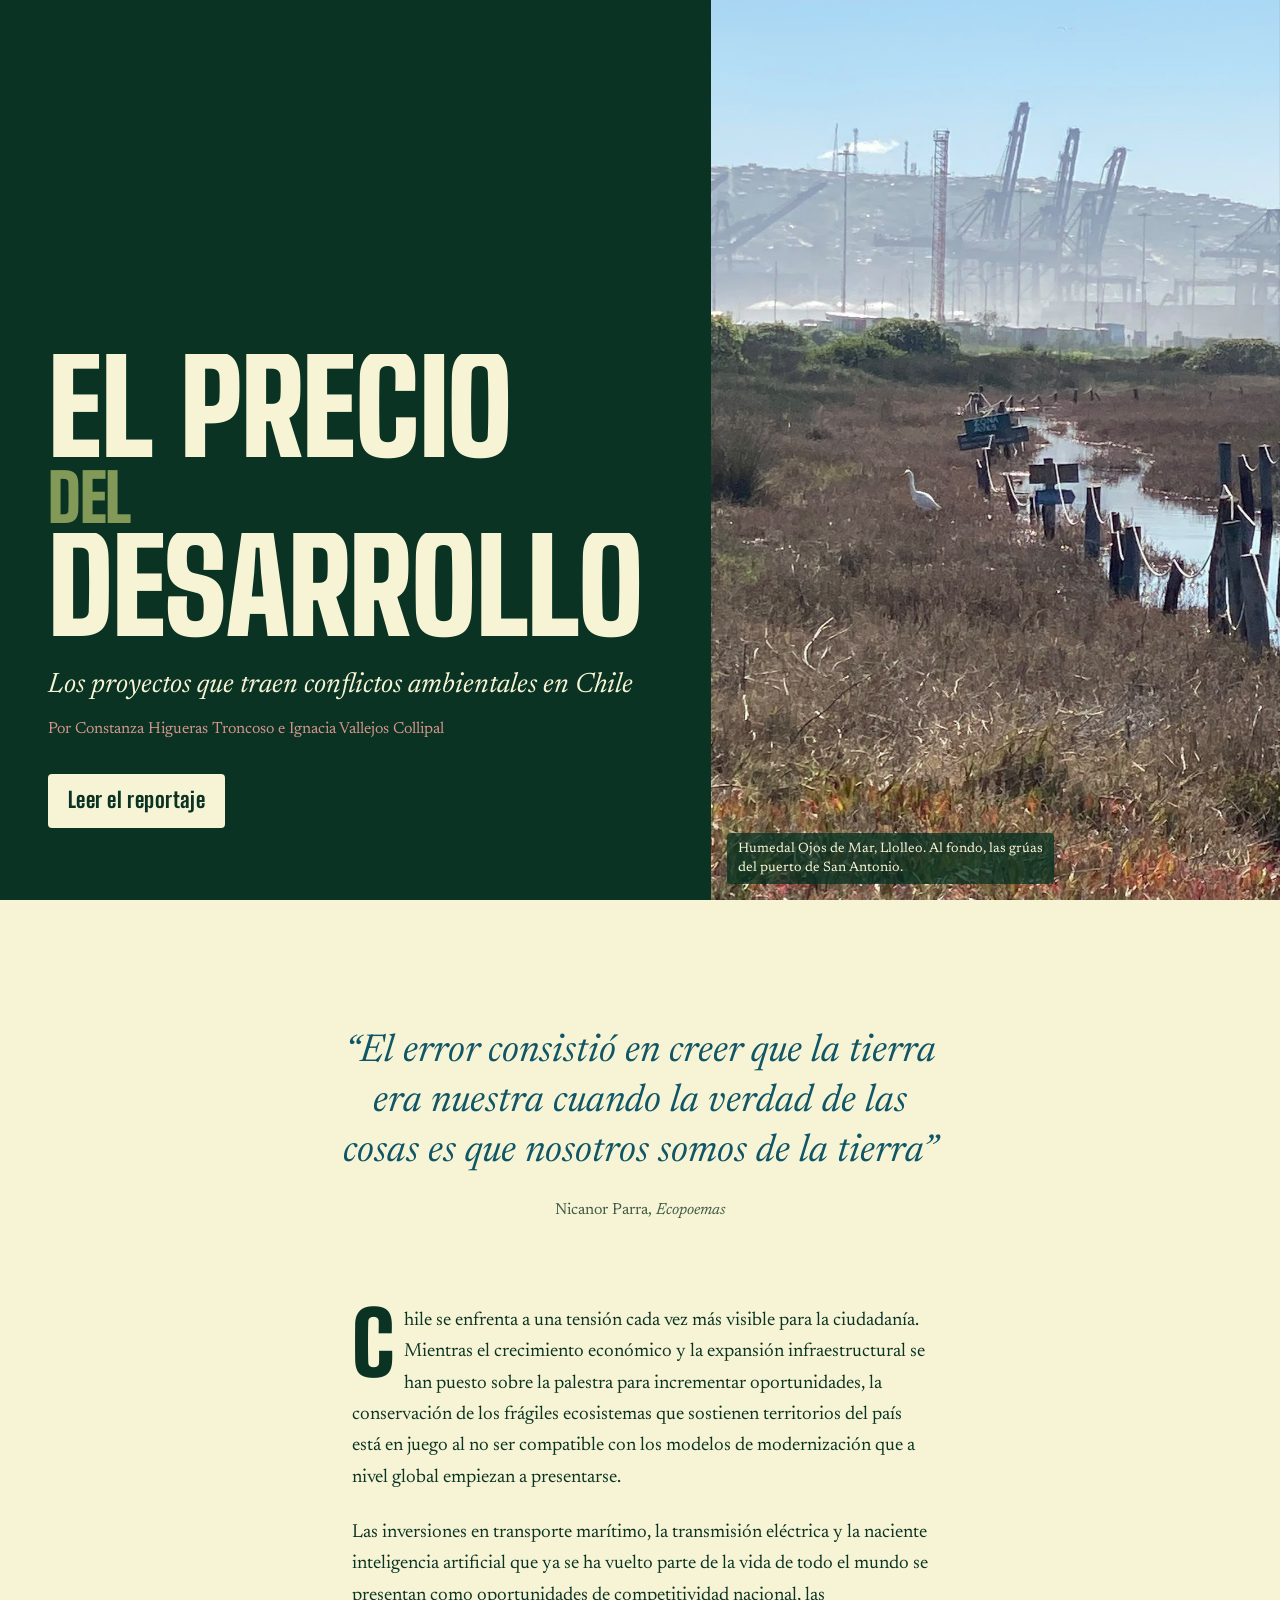
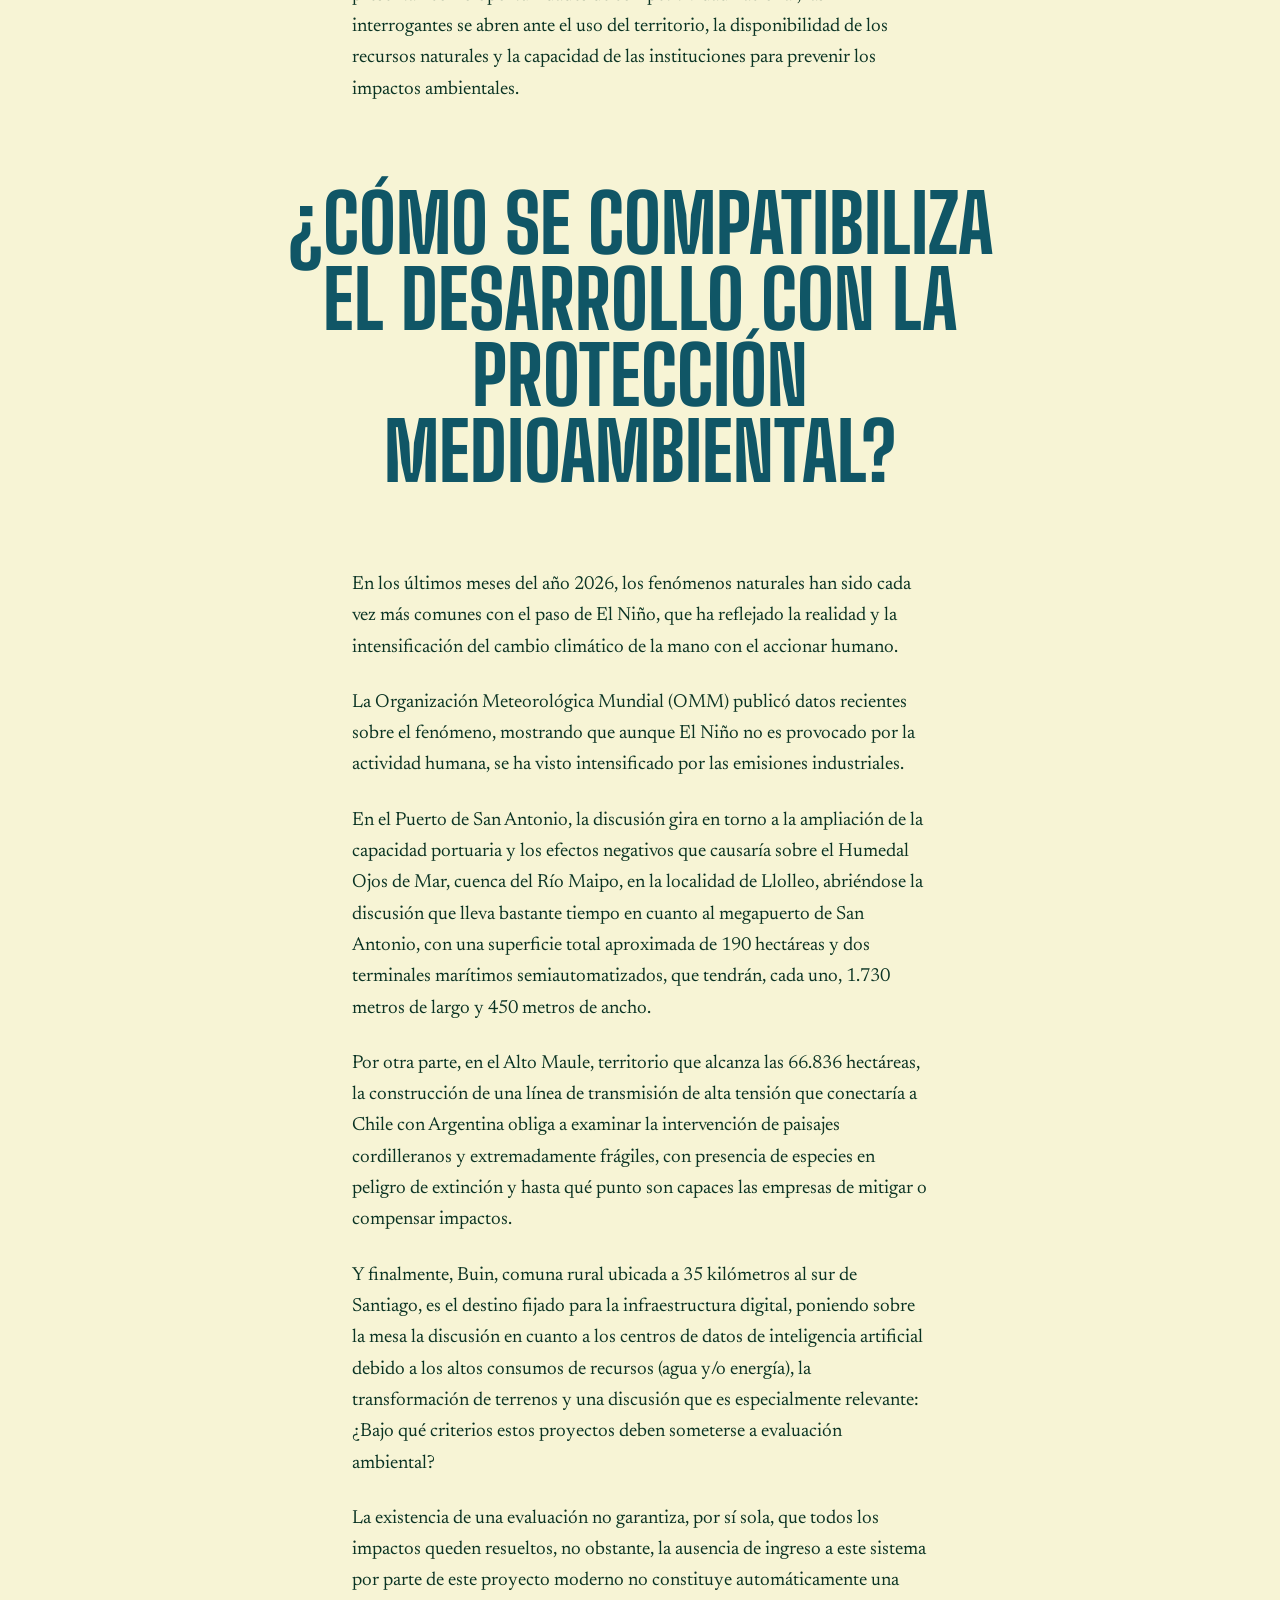
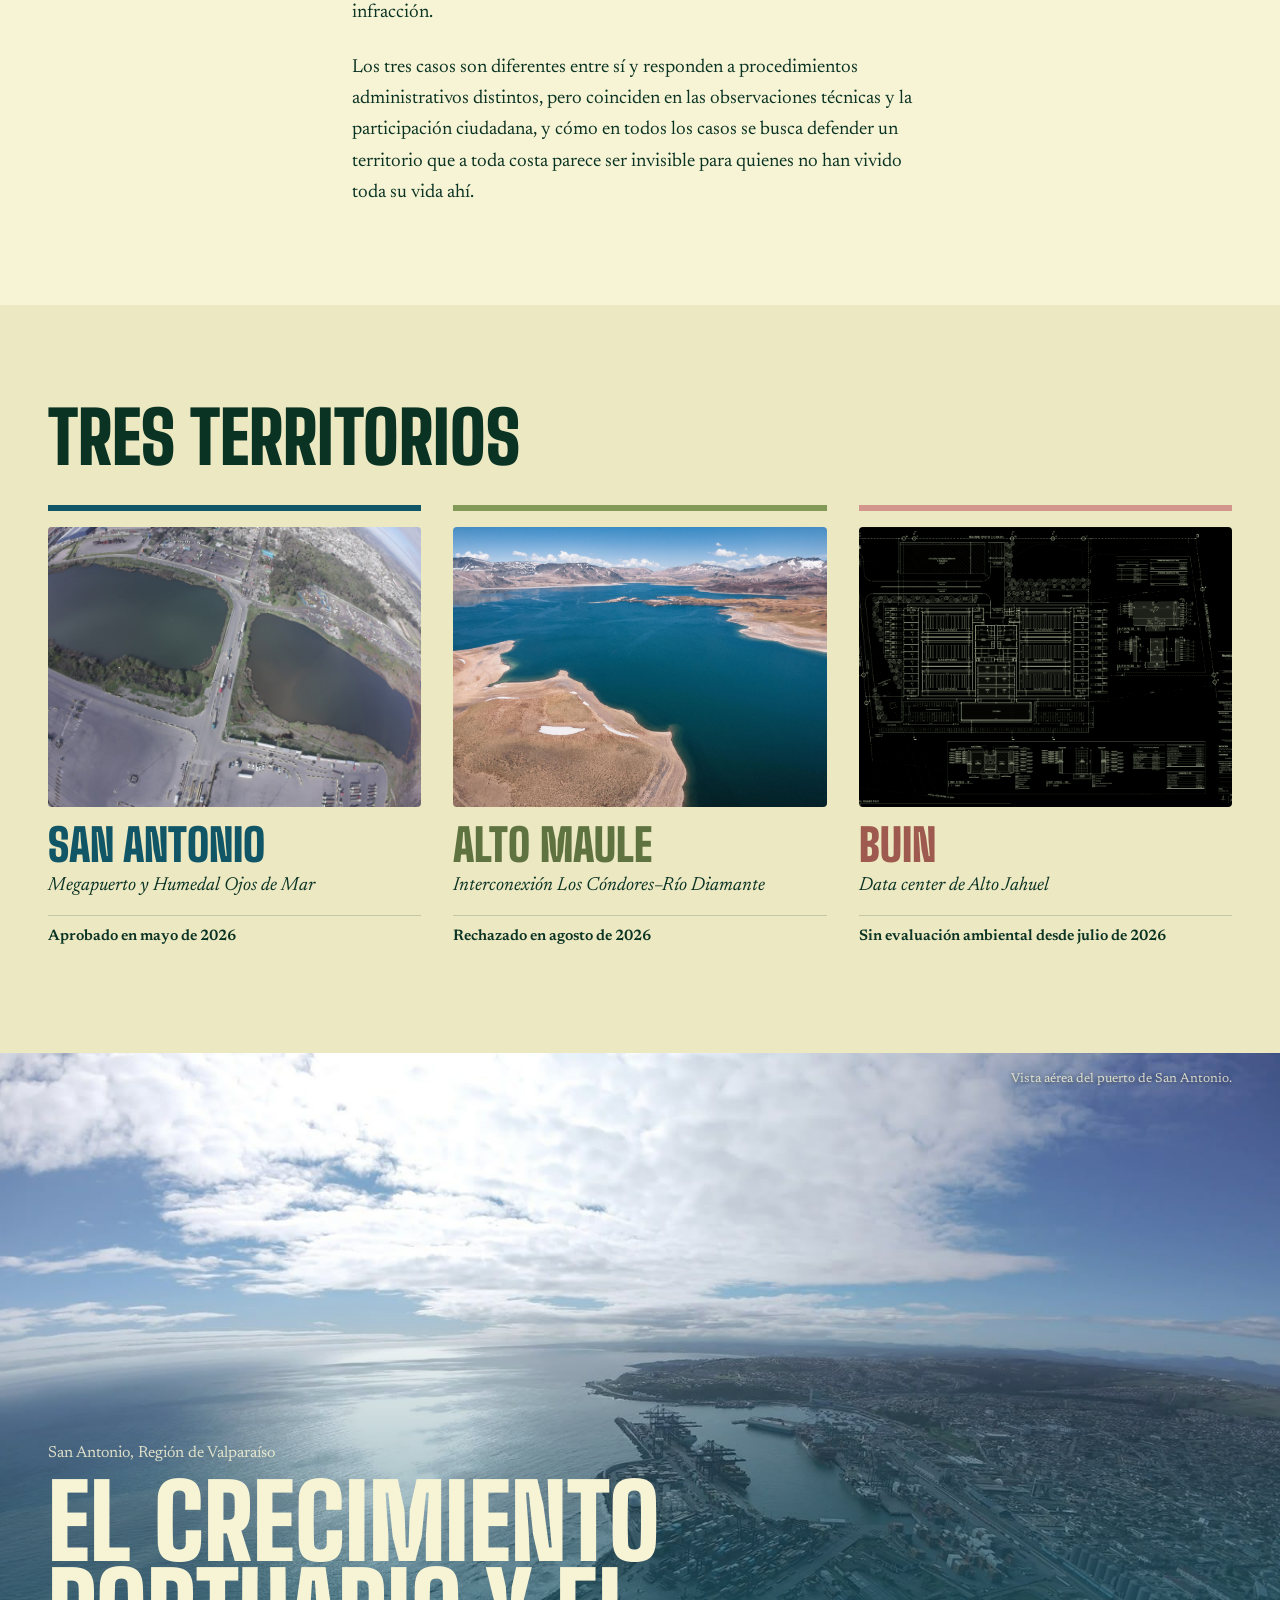
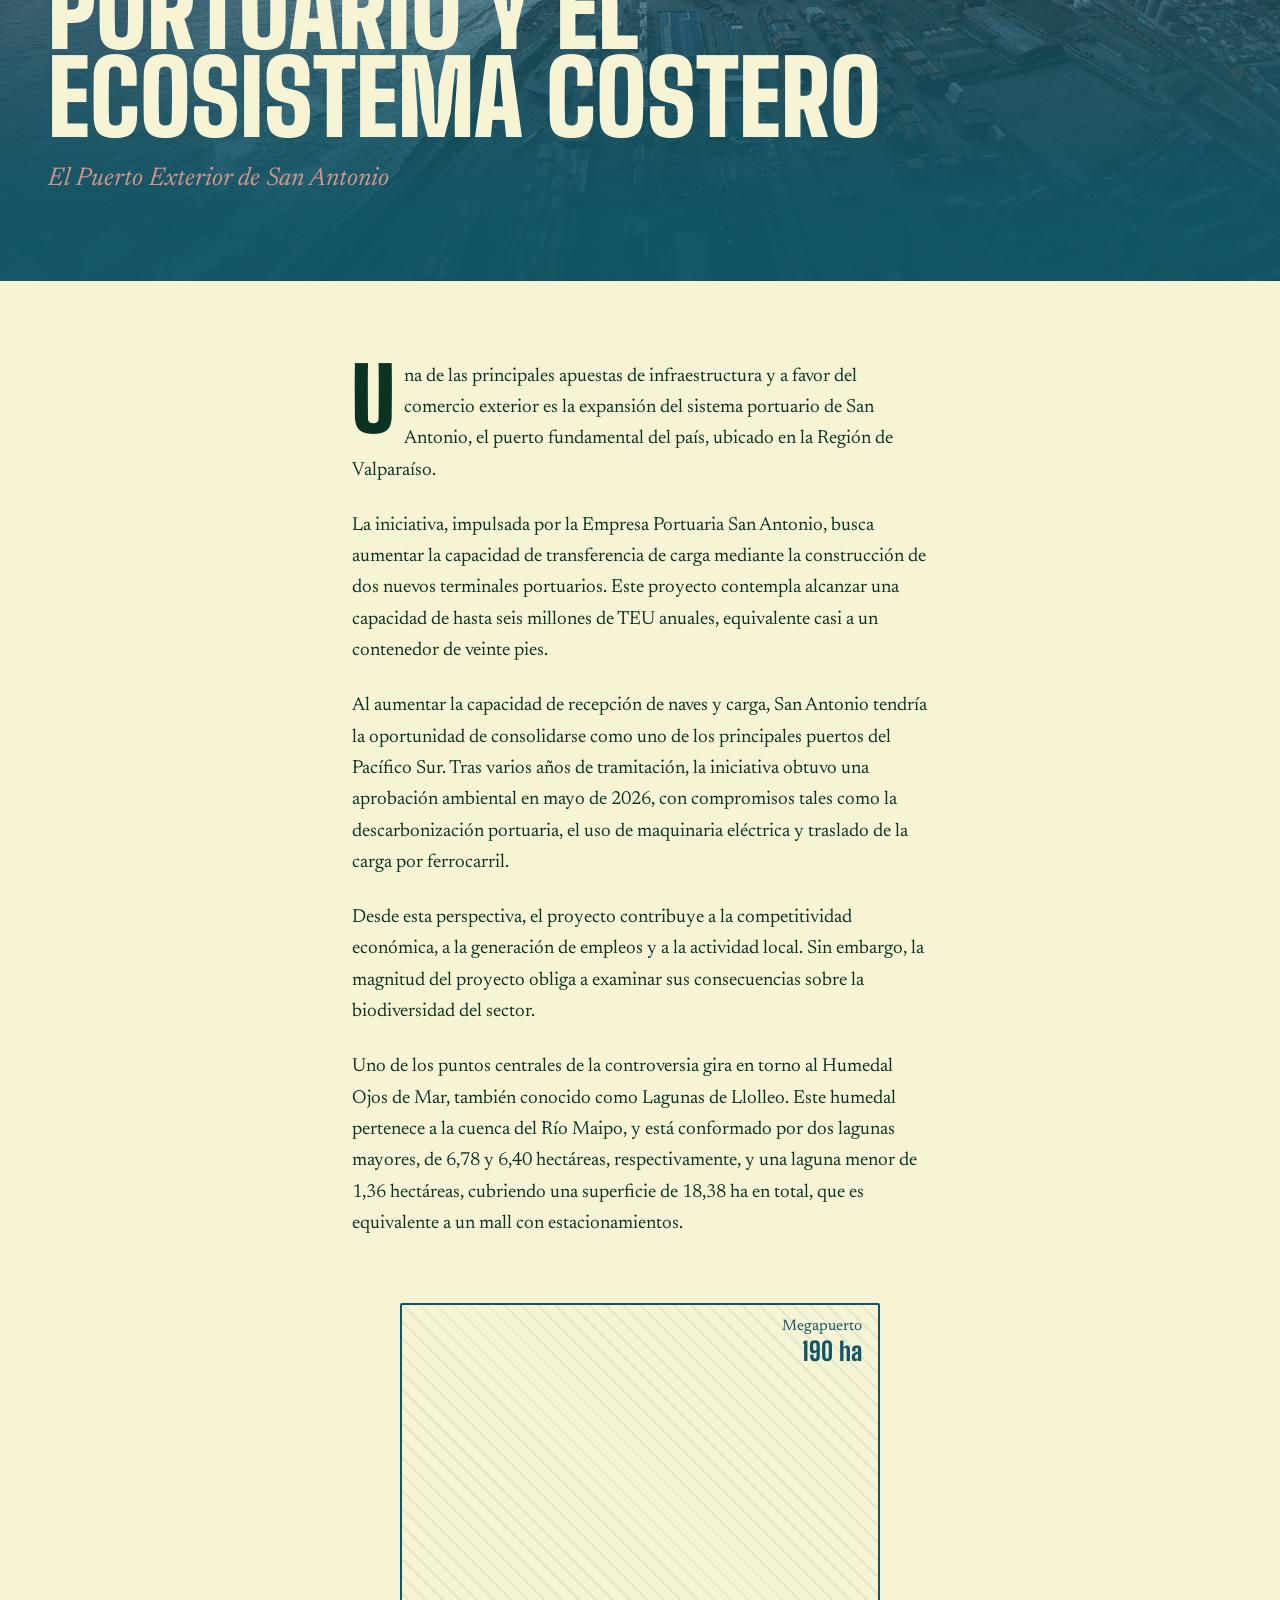
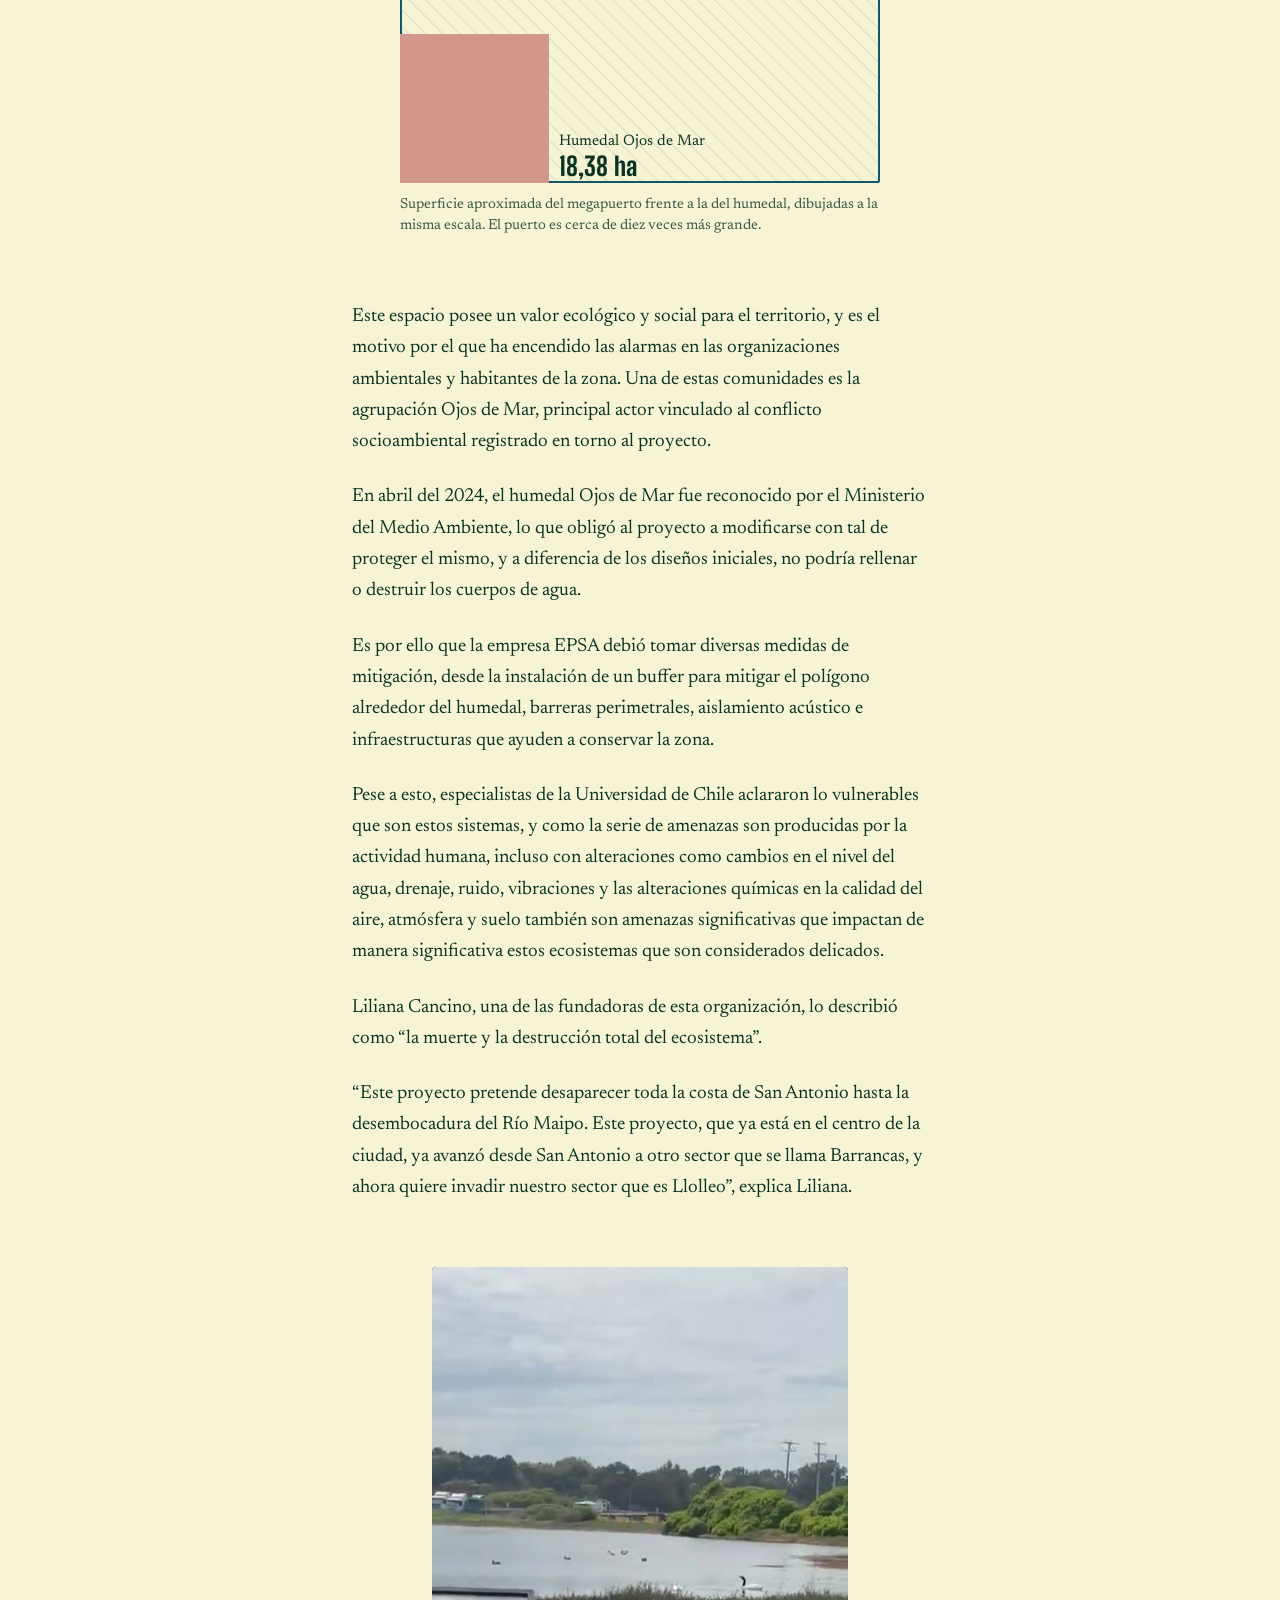
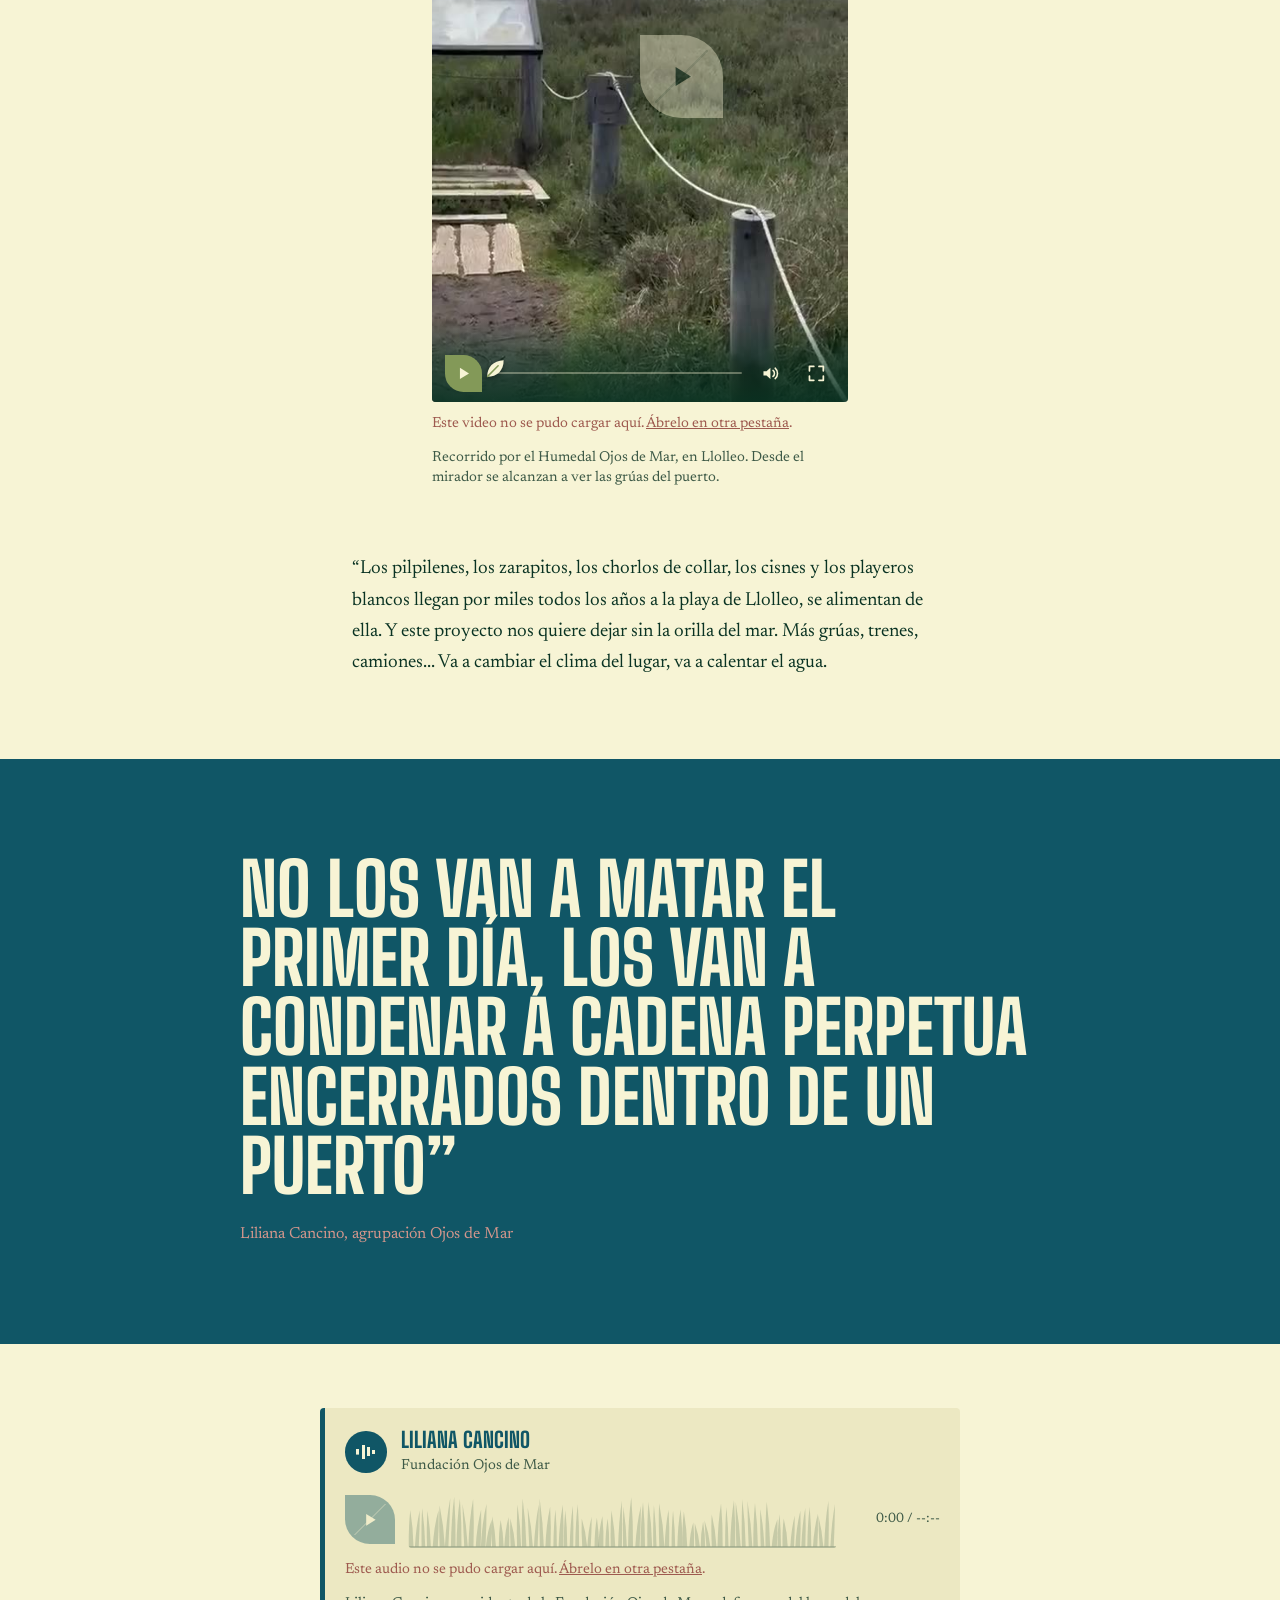
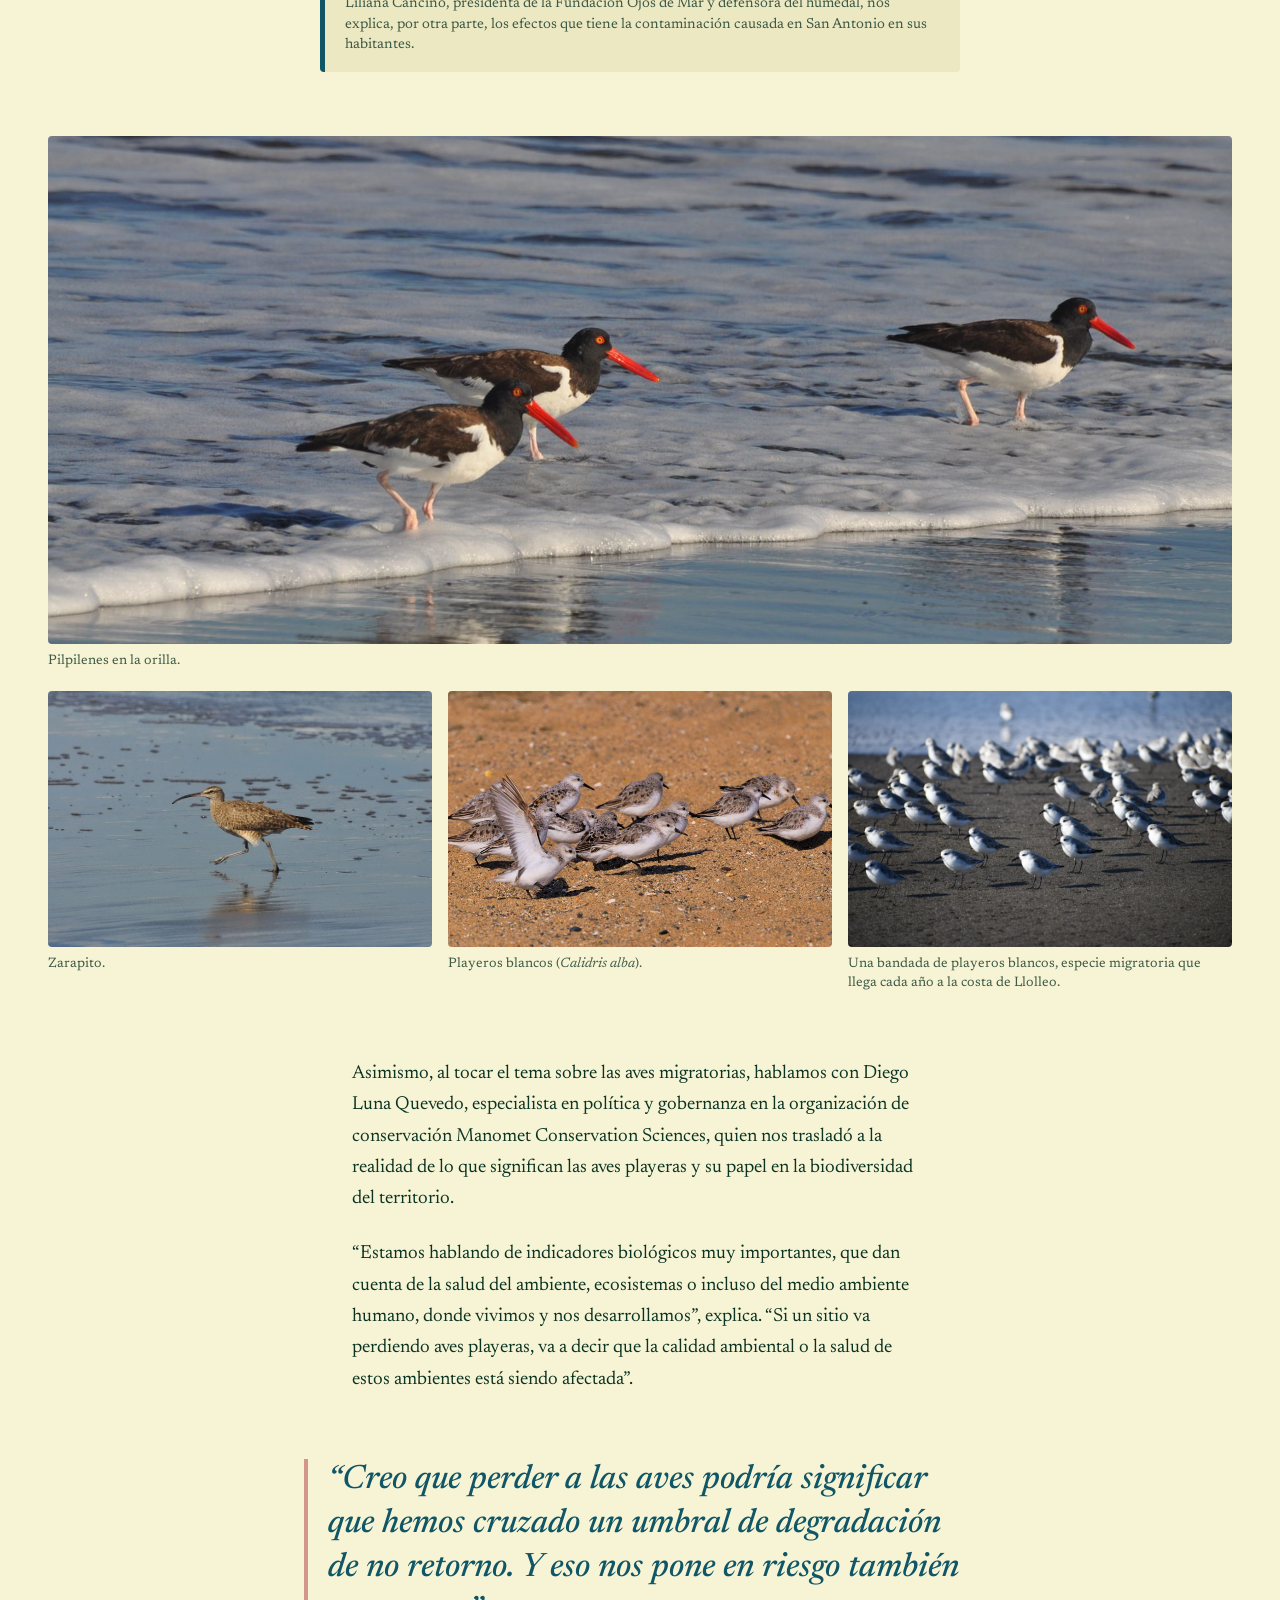
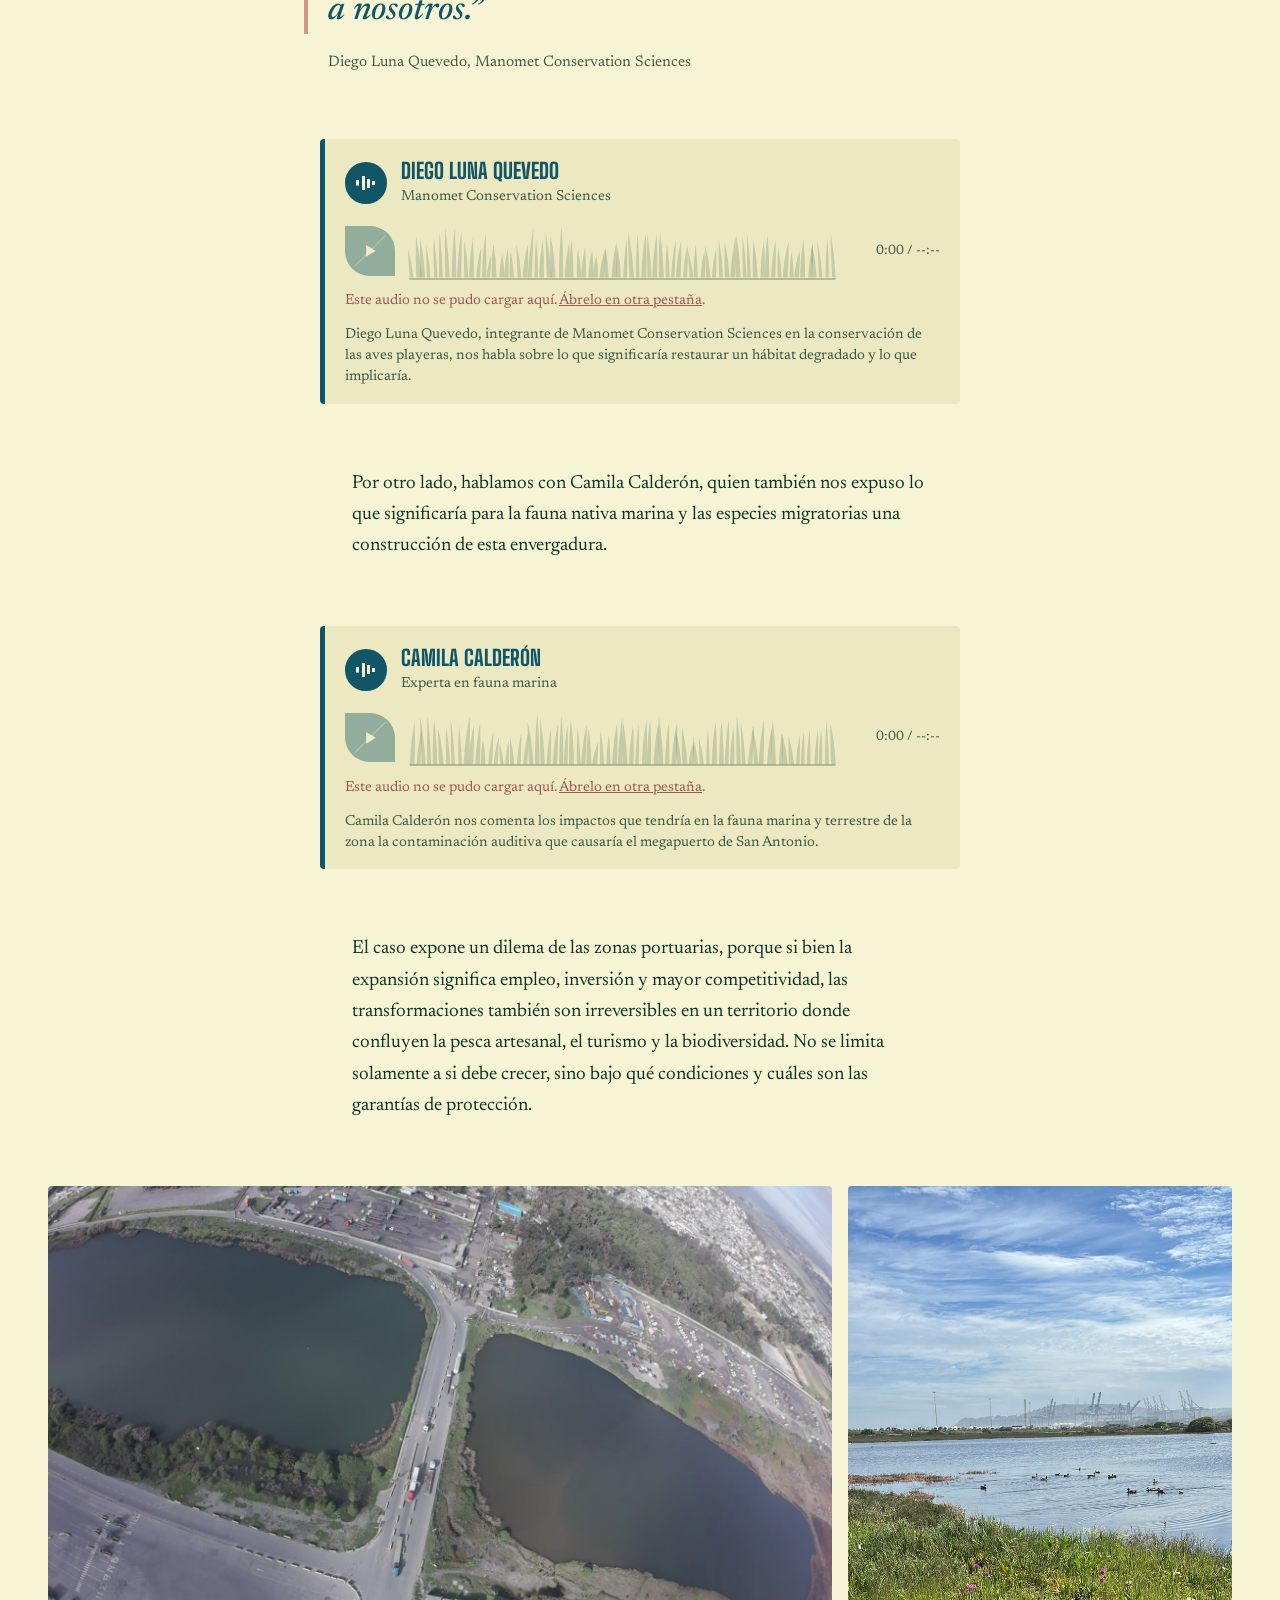
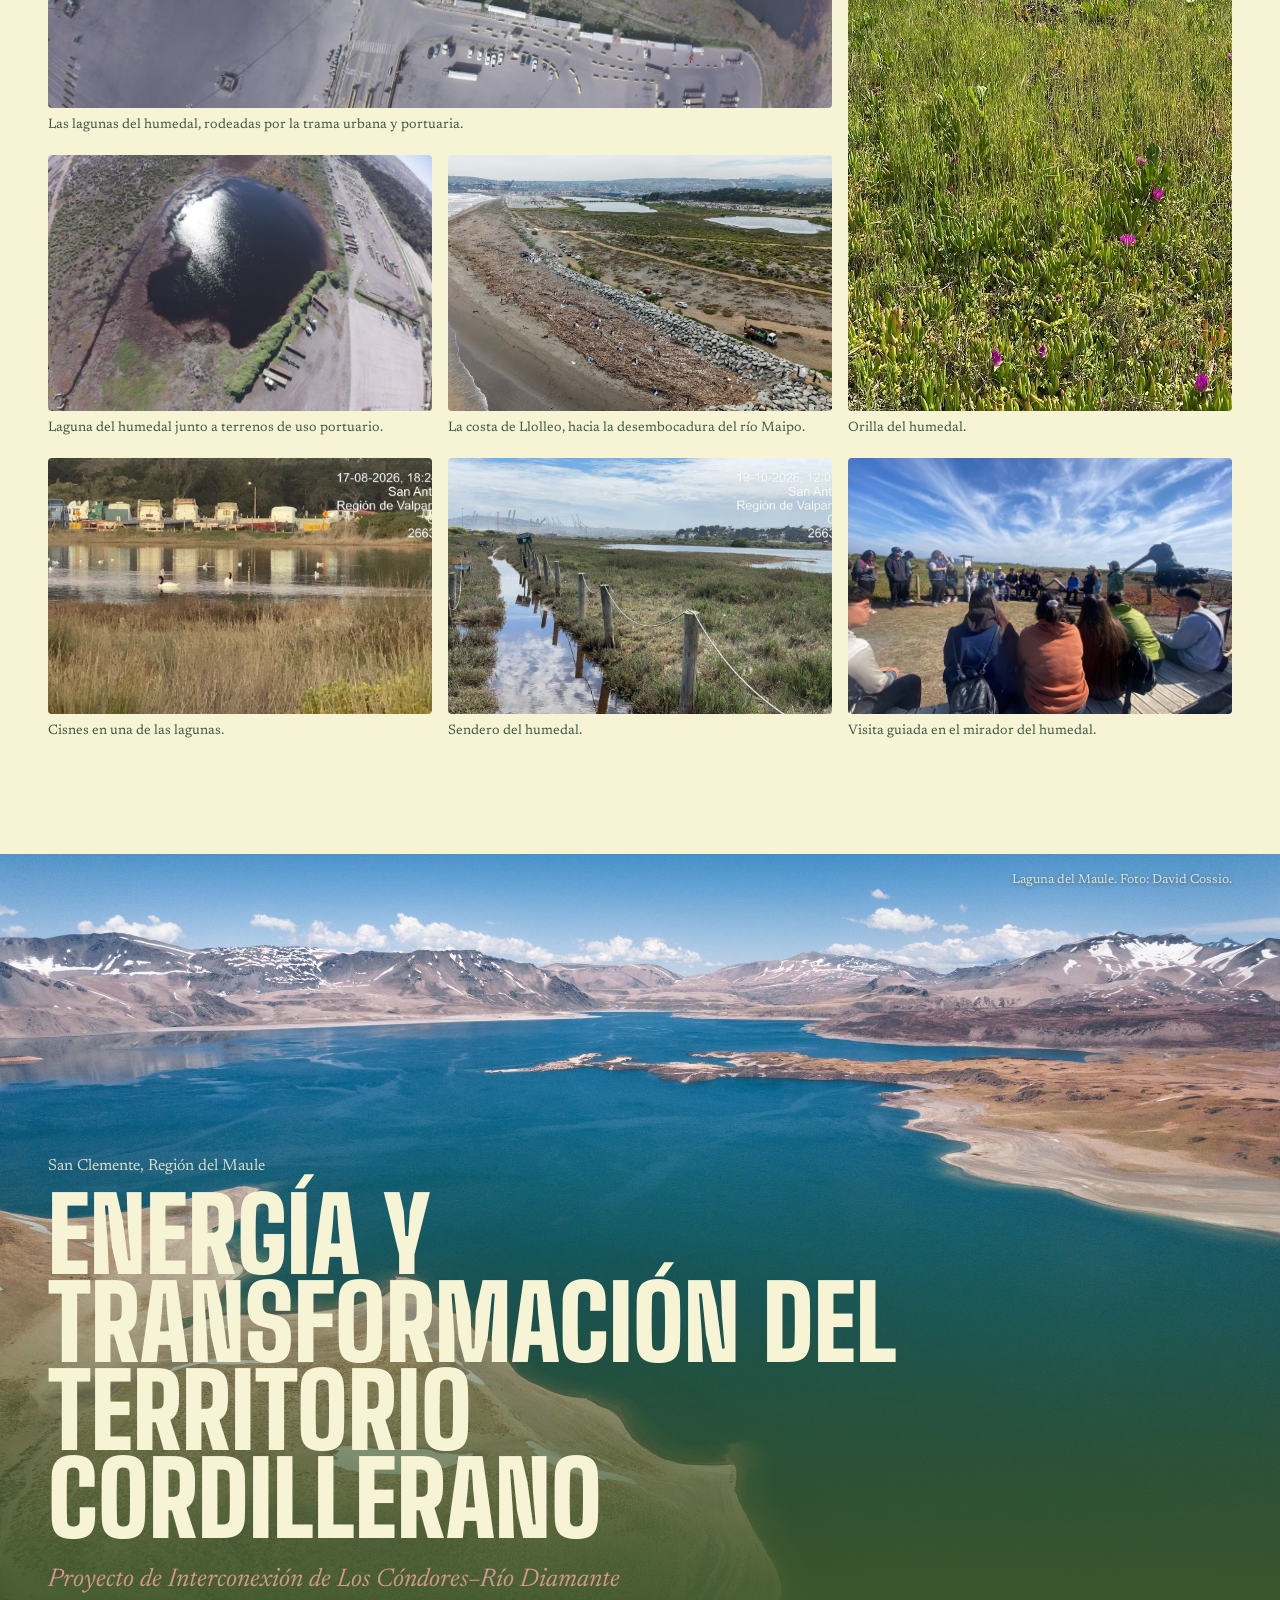
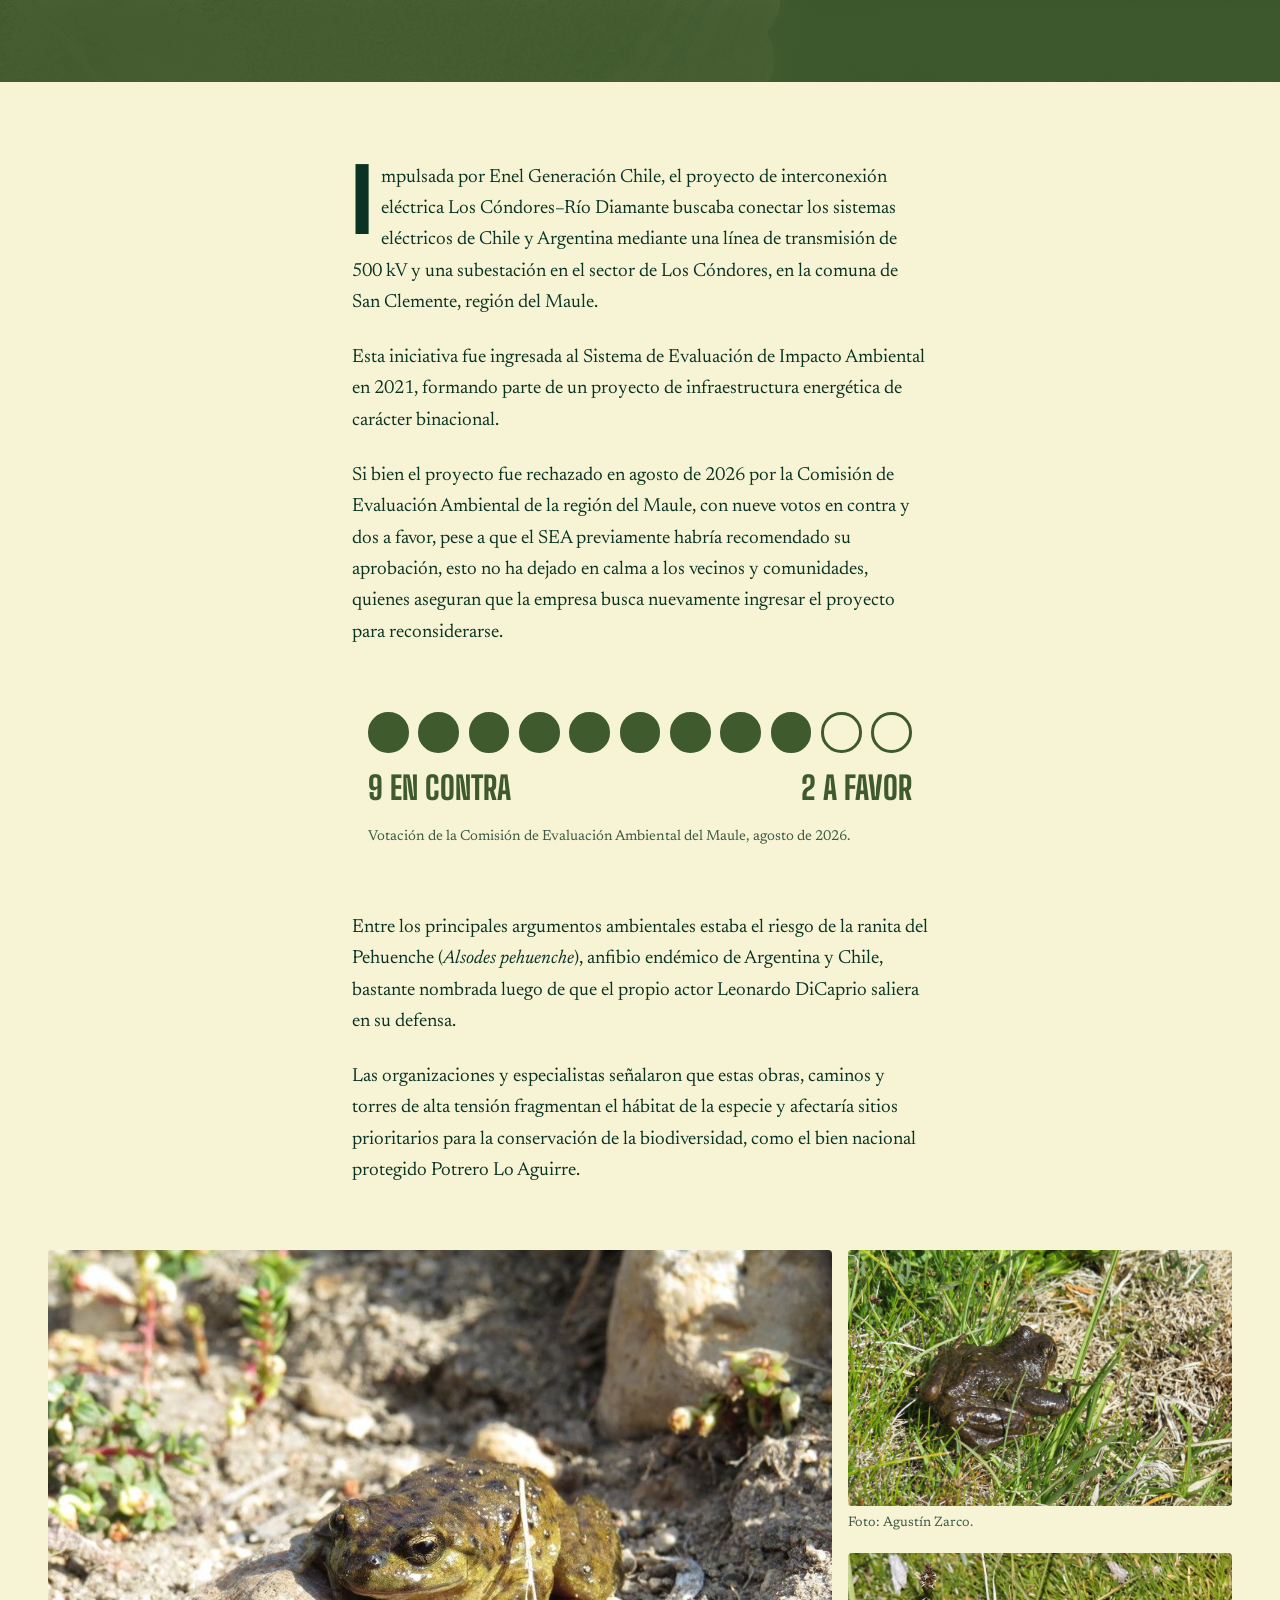
==== commit fecdcbfe: "Add files via upload" ====
--- a/index.html
+++ b/index.html
@@ -684,5 +684,6 @@
   </dialog>
 
   <script src="js/main.js"></script>
+  <script src="js/reproductores.js"></script>
 </body>
 </html>
--- a/css/styles.css
+++ b/css/styles.css
@@ -1388,3 +1388,220 @@
   .barra ul { gap: 0.8rem; }
   .barra ul a { font-size: 0.86rem; }
 }
+
+/* =========================================================
+   REPRODUCTORES CON TEMÁTICA AMBIENTAL
+   (los crea js/reproductores.js; sin JS quedan los del navegador)
+   ========================================================= */
+.audio audio.oculto { display: none; }
+
+/* Botón con forma de hoja */
+.hoja-boton {
+  flex: none;
+  width: 3.1rem;
+  height: 3.1rem;
+  border: 0;
+  padding: 0;
+  border-radius: 0 50%;
+  background: var(--tono, var(--medianoche));
+  color: var(--beige);
+  display: grid;
+  place-items: center;
+  cursor: pointer;
+  position: relative;
+  transition: border-radius .25s ease, transform .25s ease, background-color .2s;
+}
+/* nervadura de la hoja */
+.hoja-boton::after {
+  content: "";
+  position: absolute;
+  left: 18%;
+  top: 18%;
+  width: 64%;
+  height: 64%;
+  background: linear-gradient(135deg, transparent 48%, rgba(247, 244, 213, 0.28) 49%, rgba(247, 244, 213, 0.28) 51%, transparent 52%);
+  pointer-events: none;
+}
+.hoja-boton svg { width: 1.35rem; height: 1.35rem; fill: currentColor; position: relative; z-index: 1; }
+.hoja-boton:hover { border-radius: 8% 50%; transform: rotate(-6deg); }
+.hoja-boton:disabled { opacity: 0.4; cursor: not-allowed; transform: none; }
+
+/* ---------- Audio: la pradera ---------- */
+.pradera {
+  display: flex;
+  align-items: center;
+  gap: 0.9rem;
+}
+.pradera__campo {
+  flex: 1 1 auto;
+  min-width: 0;
+  height: 3.6rem;
+  cursor: pointer;
+  touch-action: none;
+  border-bottom: 2px solid rgba(10, 51, 35, 0.25);
+  border-radius: 2px;
+}
+.pradera__svg { display: block; width: 100%; height: 100%; overflow: visible; }
+.pradera__seco { fill: rgba(10, 51, 35, 0.17); }
+.pradera__verde .flor { fill: var(--rosa); }
+.brizna { transform-box: fill-box; transform-origin: 50% 100%; }
+.pradera__tiempo {
+  flex: none;
+  font-variant-numeric: tabular-nums;
+  font-size: 0.85rem;
+  color: var(--tinta-suave);
+  min-width: 5.6rem;
+  text-align: right;
+}
+.pradera__error, .reproductor__error {
+  margin: 0.6rem 0 0;
+  font-size: 0.9rem;
+  color: #9E5A4F;
+}
+@media (prefers-reduced-motion: no-preference) {
+  .audio.sonando .brizna { animation: mecer 2.4s ease-in-out infinite alternate; }
+  .audio.sonando .pradera__play { animation: latir 2.4s ease-in-out infinite; }
+}
+@keyframes mecer { from { transform: rotate(-4deg); } to { transform: rotate(4deg); } }
+@keyframes latir { 0%, 100% { transform: scale(1); } 50% { transform: scale(1.06); } }
+
+/* Variante oscura: sonido ambiente del data center */
+.audio--ambiente .pradera__campo { border-bottom-color: rgba(247, 244, 213, 0.3); }
+.audio--ambiente .pradera__seco { fill: rgba(247, 244, 213, 0.2); }
+.audio--ambiente .pradera__tiempo { color: rgba(247, 244, 213, 0.8); }
+.audio--ambiente .hoja-boton { background: var(--rosa); color: var(--verde-oscuro); }
+.audio--ambiente .hoja-boton::after {
+  background: linear-gradient(135deg, transparent 48%, rgba(10, 51, 35, 0.25) 49%, rgba(10, 51, 35, 0.25) 51%, transparent 52%);
+}
+.audio--ambiente .pradera__error { color: var(--rosa); }
+.versus__grid .audio:last-child .hoja-boton { background: var(--rosa); color: var(--verde-oscuro); }
+
+/* ---------- Video: la enredadera ---------- */
+.reproductor {
+  --avance: 0%;
+  position: relative;
+  border-radius: var(--radio);
+  overflow: hidden;
+  background: #000;
+}
+.reproductor video { display: block; width: 100%; border-radius: 0; cursor: pointer; }
+.reproductor:fullscreen { display: flex; align-items: center; }
+.reproductor:fullscreen video { height: 100%; aspect-ratio: auto; object-fit: contain; }
+
+.reproductor__grande {
+  position: absolute;
+  left: 50%;
+  top: 50%;
+  width: clamp(3.6rem, 12vw, 5.2rem);
+  height: clamp(3.6rem, 12vw, 5.2rem);
+  transform: translate(-50%, -50%) rotate(0deg);
+  background: var(--beige);
+  color: var(--verde-oscuro);
+  box-shadow: 0 6px 24px rgba(10, 51, 35, 0.45);
+  z-index: 2;
+  transition: opacity .25s ease, border-radius .25s ease, transform .25s ease;
+}
+.reproductor__grande svg { width: 42%; height: 42%; }
+.reproductor__grande::after {
+  background: linear-gradient(135deg, transparent 48%, rgba(10, 51, 35, 0.18) 49%, rgba(10, 51, 35, 0.18) 51%, transparent 52%);
+}
+.reproductor__grande:hover { transform: translate(-50%, -50%) rotate(-8deg); }
+.reproductor.reproduciendo .reproductor__grande { opacity: 0; pointer-events: none; }
+@media (prefers-reduced-motion: no-preference) {
+  .reproductor.cargando .reproductor__grande { opacity: 1; animation: brotar 1.2s ease-in-out infinite; pointer-events: none; }
+}
+@keyframes brotar {
+  0%, 100% { transform: translate(-50%, -50%) scale(0.92) rotate(-8deg); }
+  50% { transform: translate(-50%, -50%) scale(1.04) rotate(8deg); }
+}
+
+.reproductor__barra {
+  position: absolute;
+  left: 0;
+  right: 0;
+  bottom: 0;
+  z-index: 3;
+  display: flex;
+  align-items: center;
+  gap: 0.6rem;
+  padding: 2.2rem 0.8rem 0.65rem;
+  background: linear-gradient(to top, rgba(10, 51, 35, 0.92), rgba(10, 51, 35, 0.55) 55%, transparent);
+  color: var(--beige);
+  transition: opacity .3s ease;
+}
+.reproductor.oculta .reproductor__barra { opacity: 0; }
+.reproductor.oculta { cursor: none; }
+.reproductor__btn {
+  flex: none;
+  width: 2.3rem;
+  height: 2.3rem;
+  padding: 0;
+  border: 0;
+  border-radius: 50%;
+  background: transparent;
+  color: var(--beige);
+  display: grid;
+  place-items: center;
+  cursor: pointer;
+}
+.reproductor__btn:hover { background: rgba(247, 244, 213, 0.16); }
+.reproductor__btn svg { width: 1.3rem; height: 1.3rem; fill: currentColor; }
+.reproductor__play { border-radius: 0 50%; background: var(--musgo); }
+.reproductor__play:hover { background: #95AB68; }
+.reproductor__tiempo {
+  flex: none;
+  font-size: 0.8rem;
+  font-variant-numeric: tabular-nums;
+  opacity: 0.9;
+}
+
+/* El tallo: una enredadera que crece con el avance */
+.tallo {
+  position: relative;
+  flex: 1 1 auto;
+  min-width: 3rem;
+  height: 2rem;
+  cursor: pointer;
+  touch-action: none;
+}
+.tallo__linea {
+  position: absolute;
+  left: 0;
+  right: 0;
+  top: 50%;
+  height: 2px;
+  margin-top: -1px;
+  background: rgba(247, 244, 213, 0.35);
+  border-radius: 2px;
+}
+.tallo__avance {
+  position: absolute;
+  left: 0;
+  top: 50%;
+  width: var(--avance);
+  height: 16px;
+  margin-top: -8px;
+  background: url("data:image/svg+xml,%3Csvg xmlns='http://www.w3.org/2000/svg' width='28' height='16' viewBox='0 0 28 16'%3E%3Cpath d='M0 8H28' stroke='%23A9BD7A' stroke-width='2.2'/%3E%3Cpath d='M7 8C7 4.2 10 1.6 14.5 1.4C14.5 5.4 11.4 8 7 8Z' fill='%23A9BD7A'/%3E%3Cpath d='M20 8C20 11.8 23 14.4 27.5 14.6C27.5 10.6 24.4 8 20 8Z' fill='%23839958'/%3E%3C/svg%3E") repeat-x left center / 28px 16px;
+}
+.tallo__hoja {
+  position: absolute;
+  top: 50%;
+  left: var(--avance);
+  width: 22px;
+  height: 22px;
+  transform: translate(-30%, -70%);
+  background: url("data:image/svg+xml,%3Csvg xmlns='http://www.w3.org/2000/svg' viewBox='0 0 24 24'%3E%3Cpath d='M3 21C3 10.5 9.5 3.5 21 3C21 14.5 14 21 3 21Z' fill='%23F7F4D5'/%3E%3Cpath d='M3.5 20.5L15 9' stroke='%23839958' stroke-width='1.6' stroke-linecap='round'/%3E%3C/svg%3E") no-repeat center / contain;
+  filter: drop-shadow(0 1px 2px rgba(0, 0, 0, 0.4));
+  pointer-events: none;
+}
+.tallo:focus-visible { outline: 3px solid var(--rosa); outline-offset: 2px; border-radius: 4px; }
+
+/* Videos verticales o pantallas angostas: barra más compacta */
+.video:not(.video--ancha) .reproductor__tiempo { display: none; }
+@media (max-width: 480px) {
+  .reproductor__tiempo { display: none; }
+  .reproductor__barra { gap: 0.35rem; padding-left: 0.5rem; padding-right: 0.5rem; }
+  .pradera { gap: 0.6rem; }
+  .pradera__tiempo { min-width: 0; font-size: 0.78rem; }
+  .hoja-boton { width: 2.7rem; height: 2.7rem; }
+}
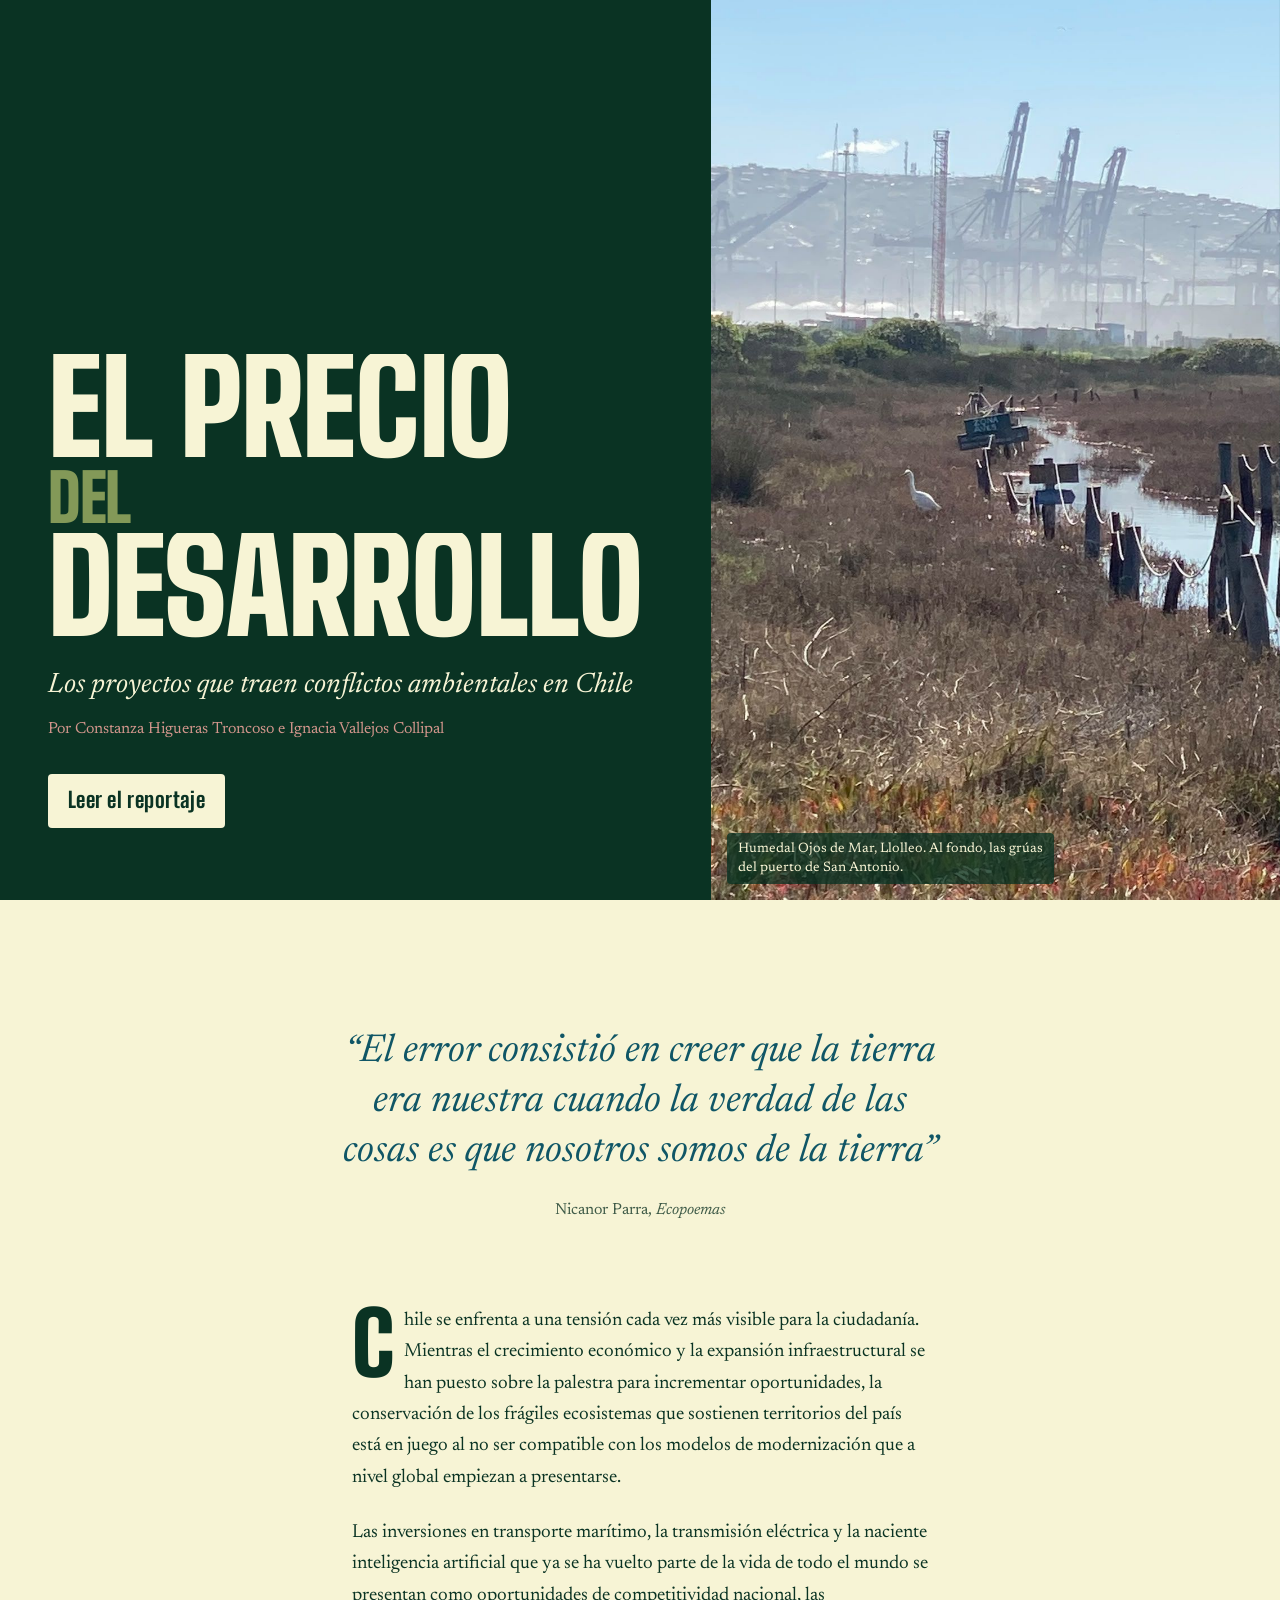
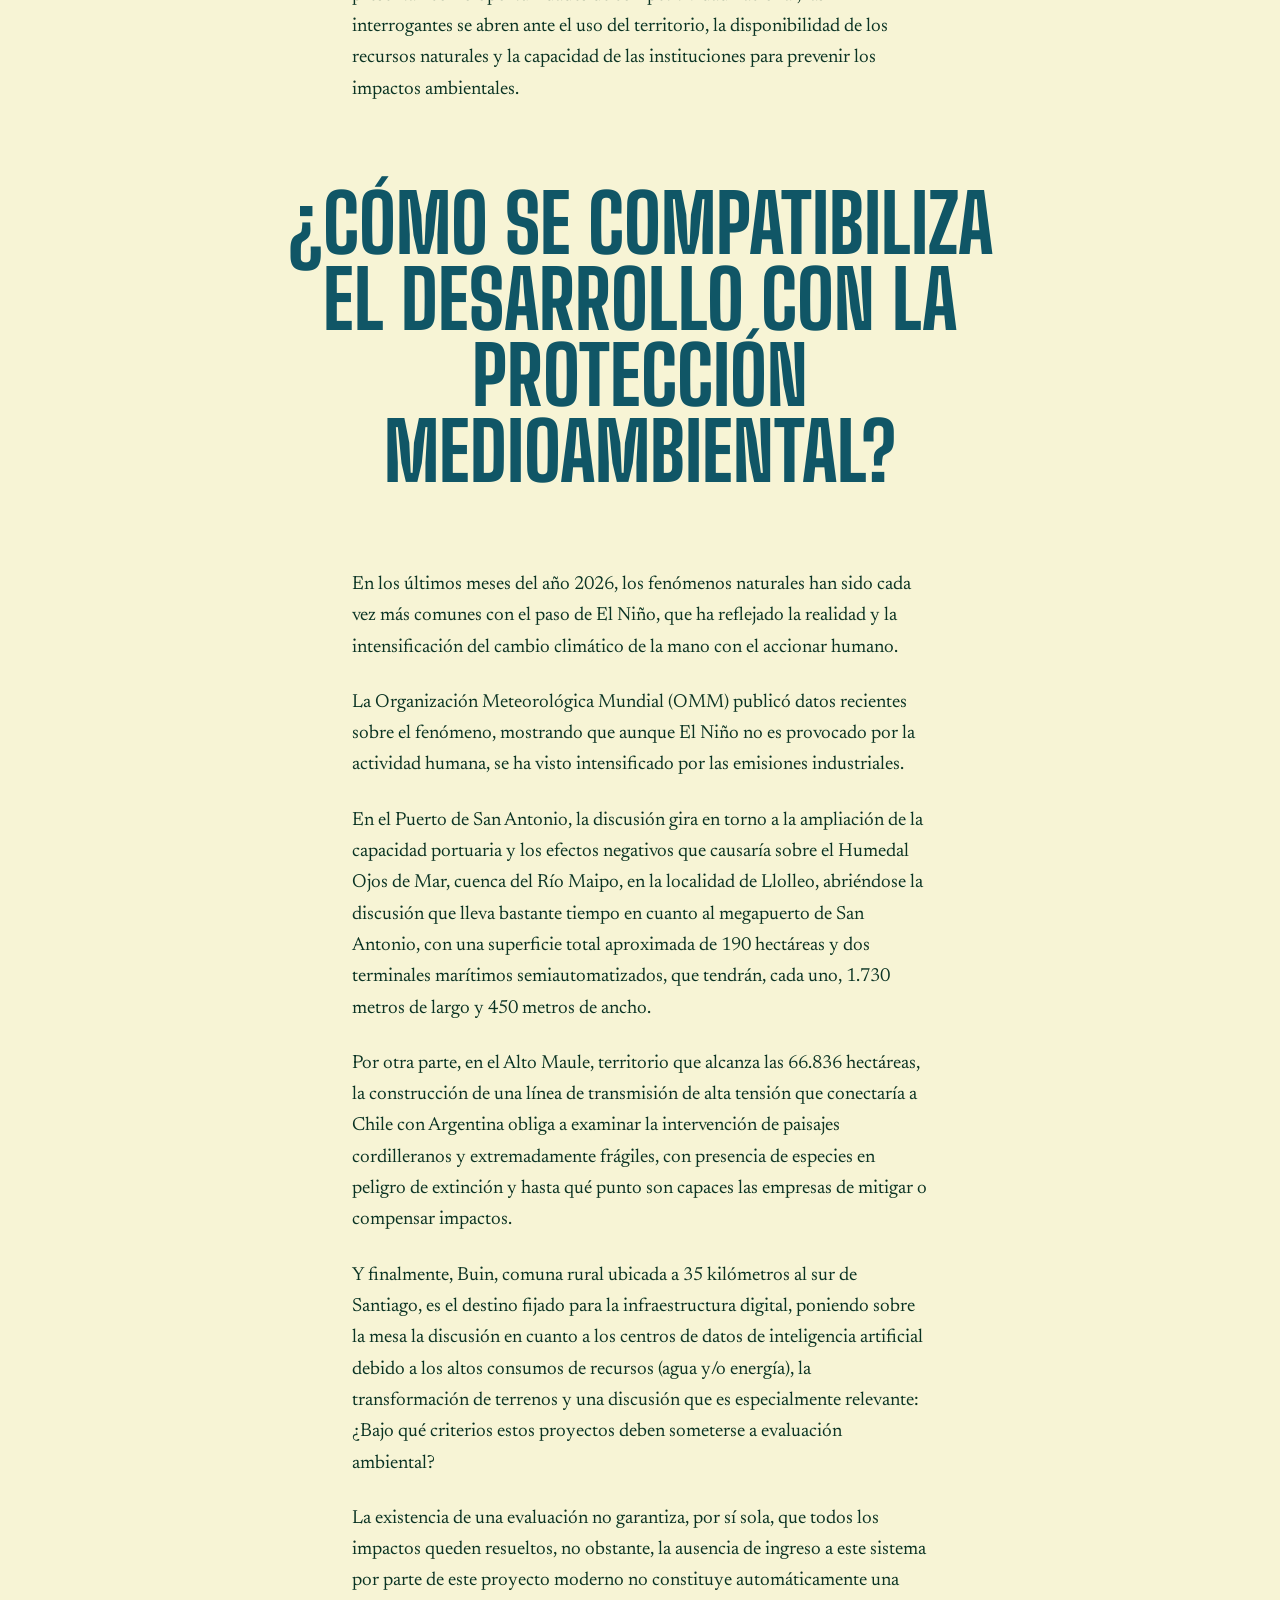
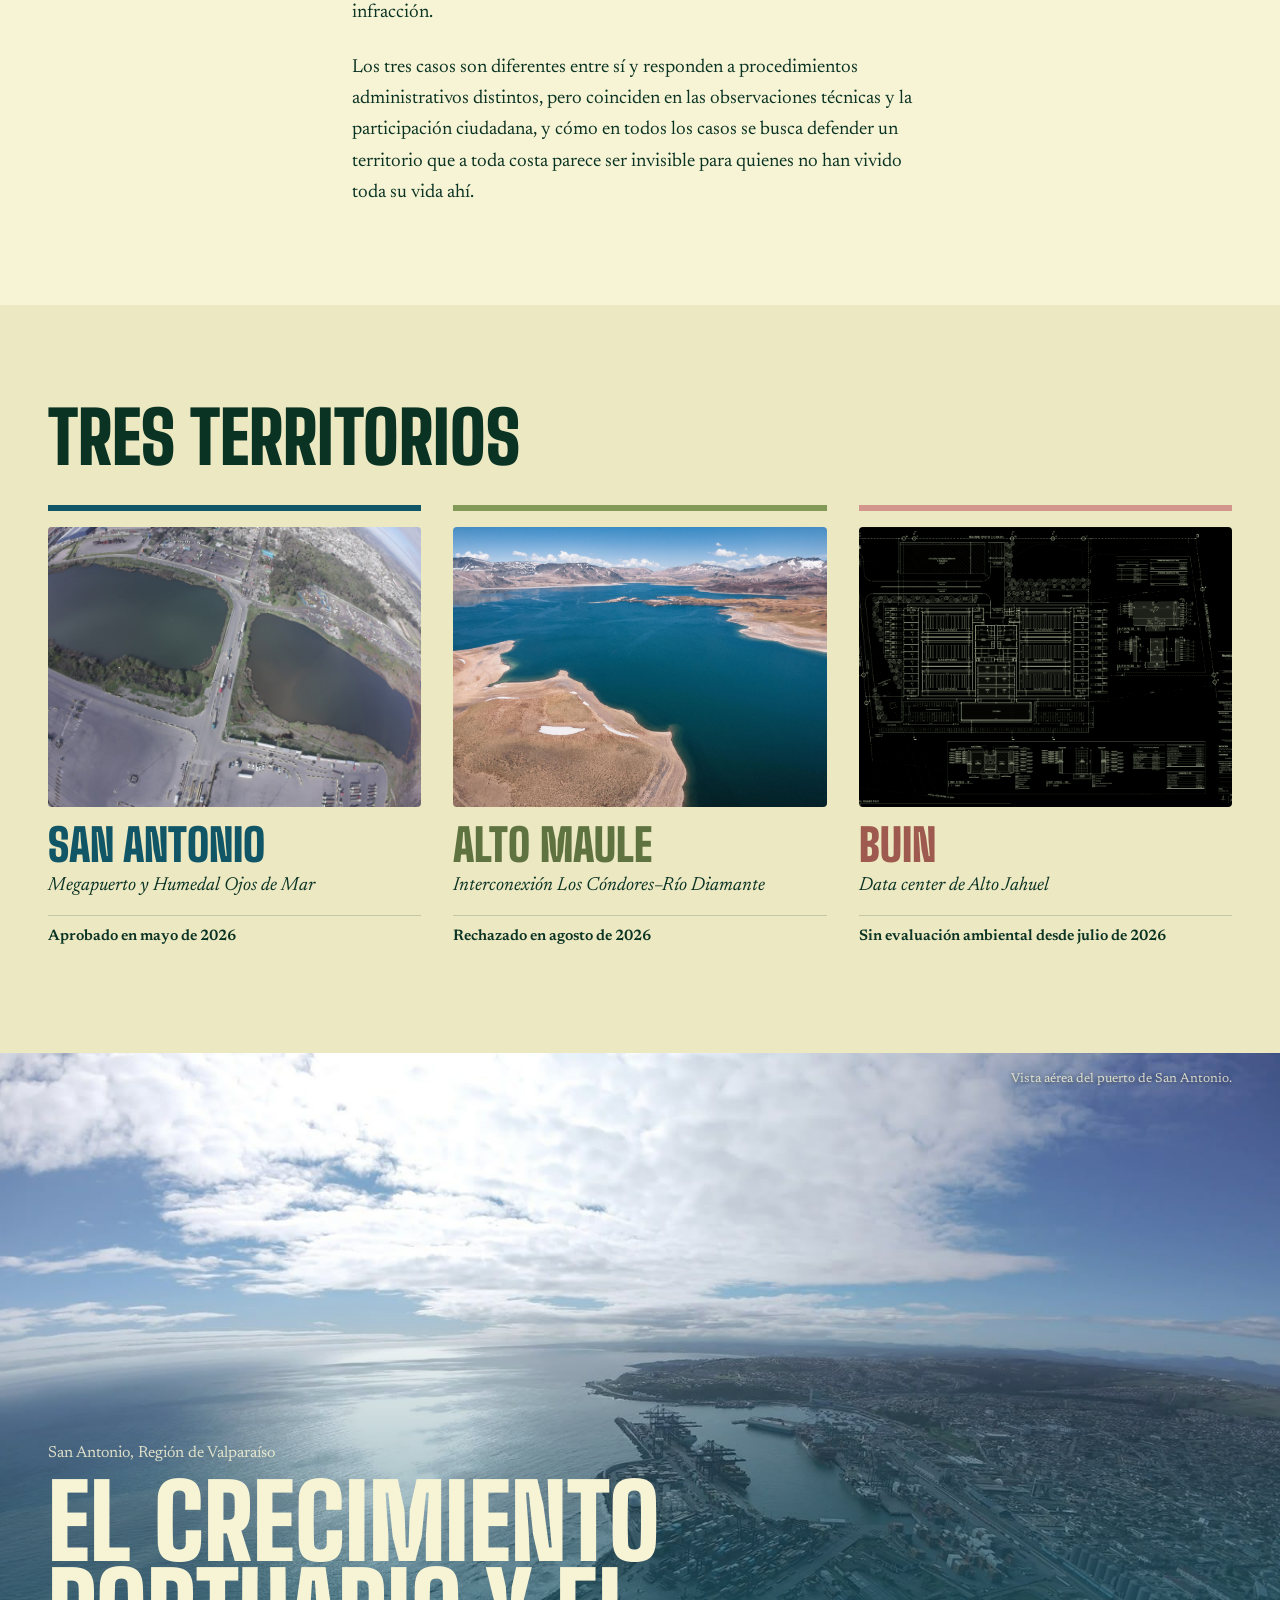
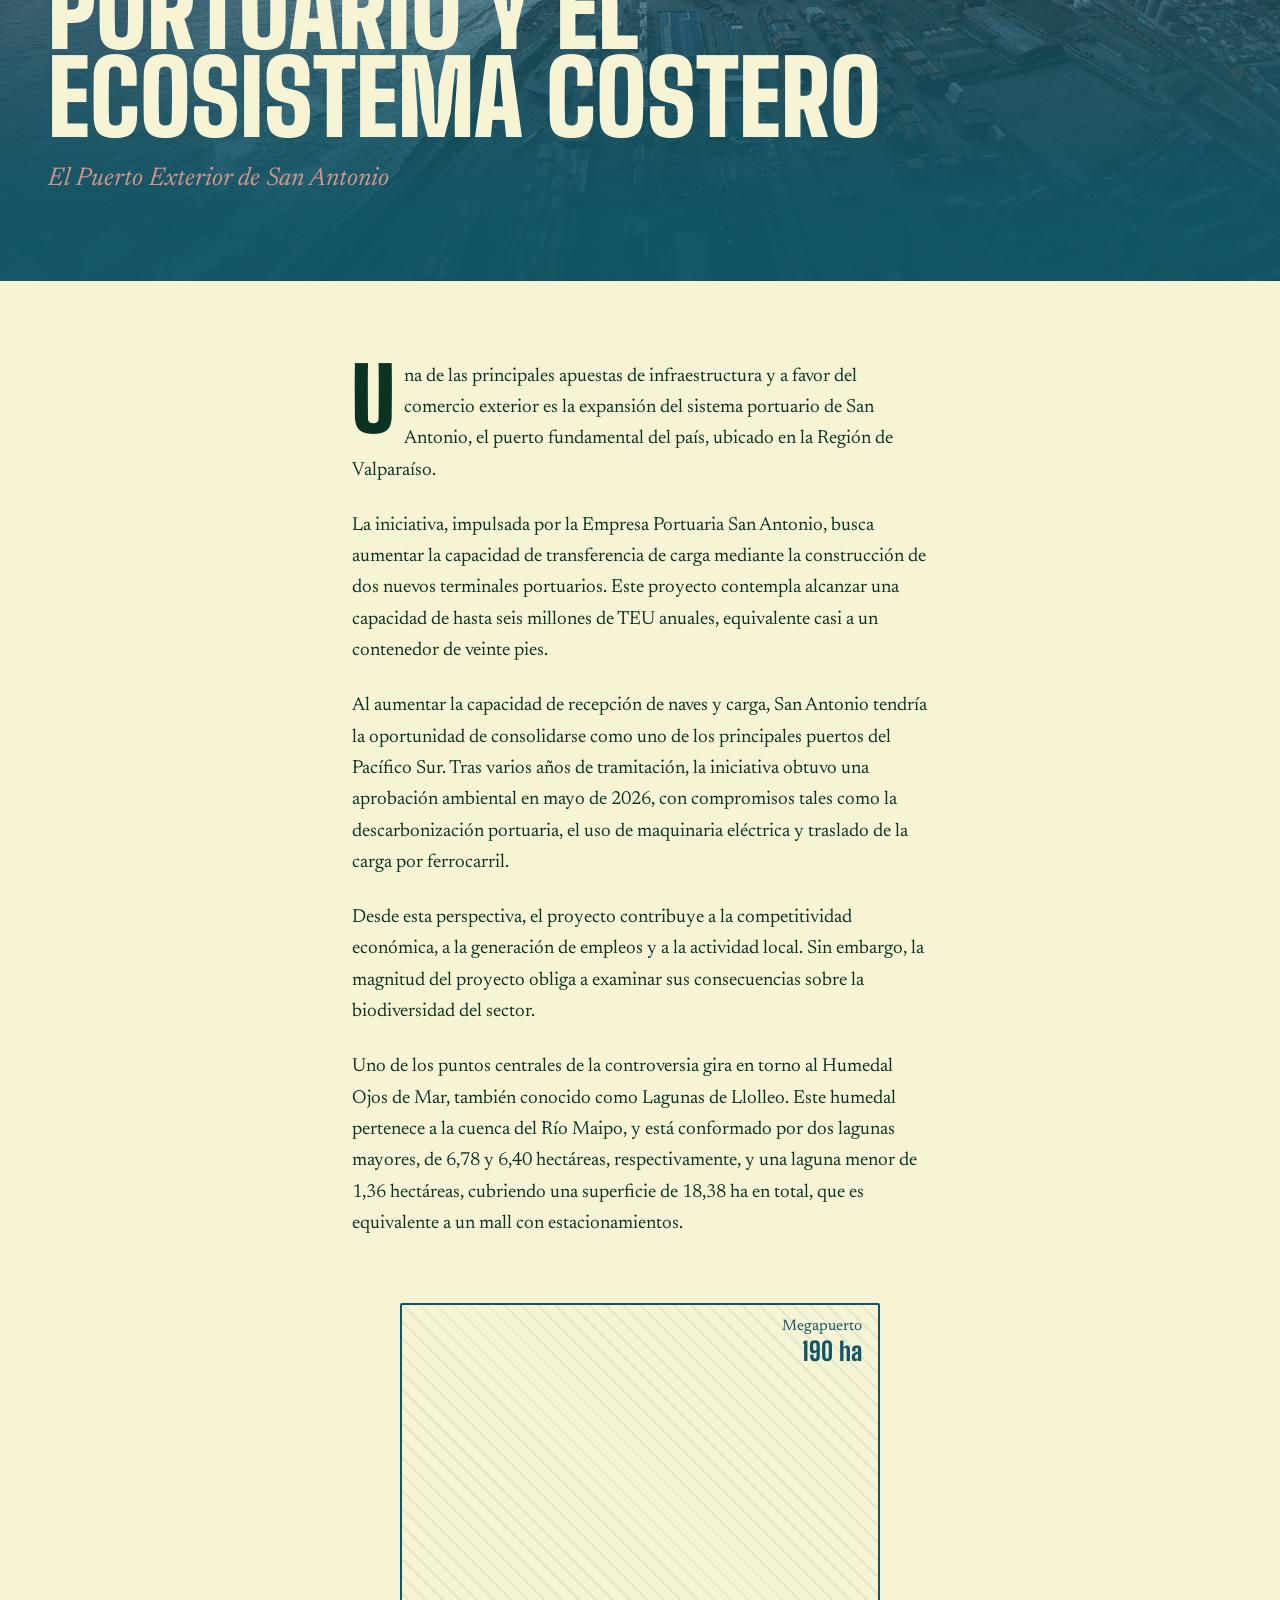
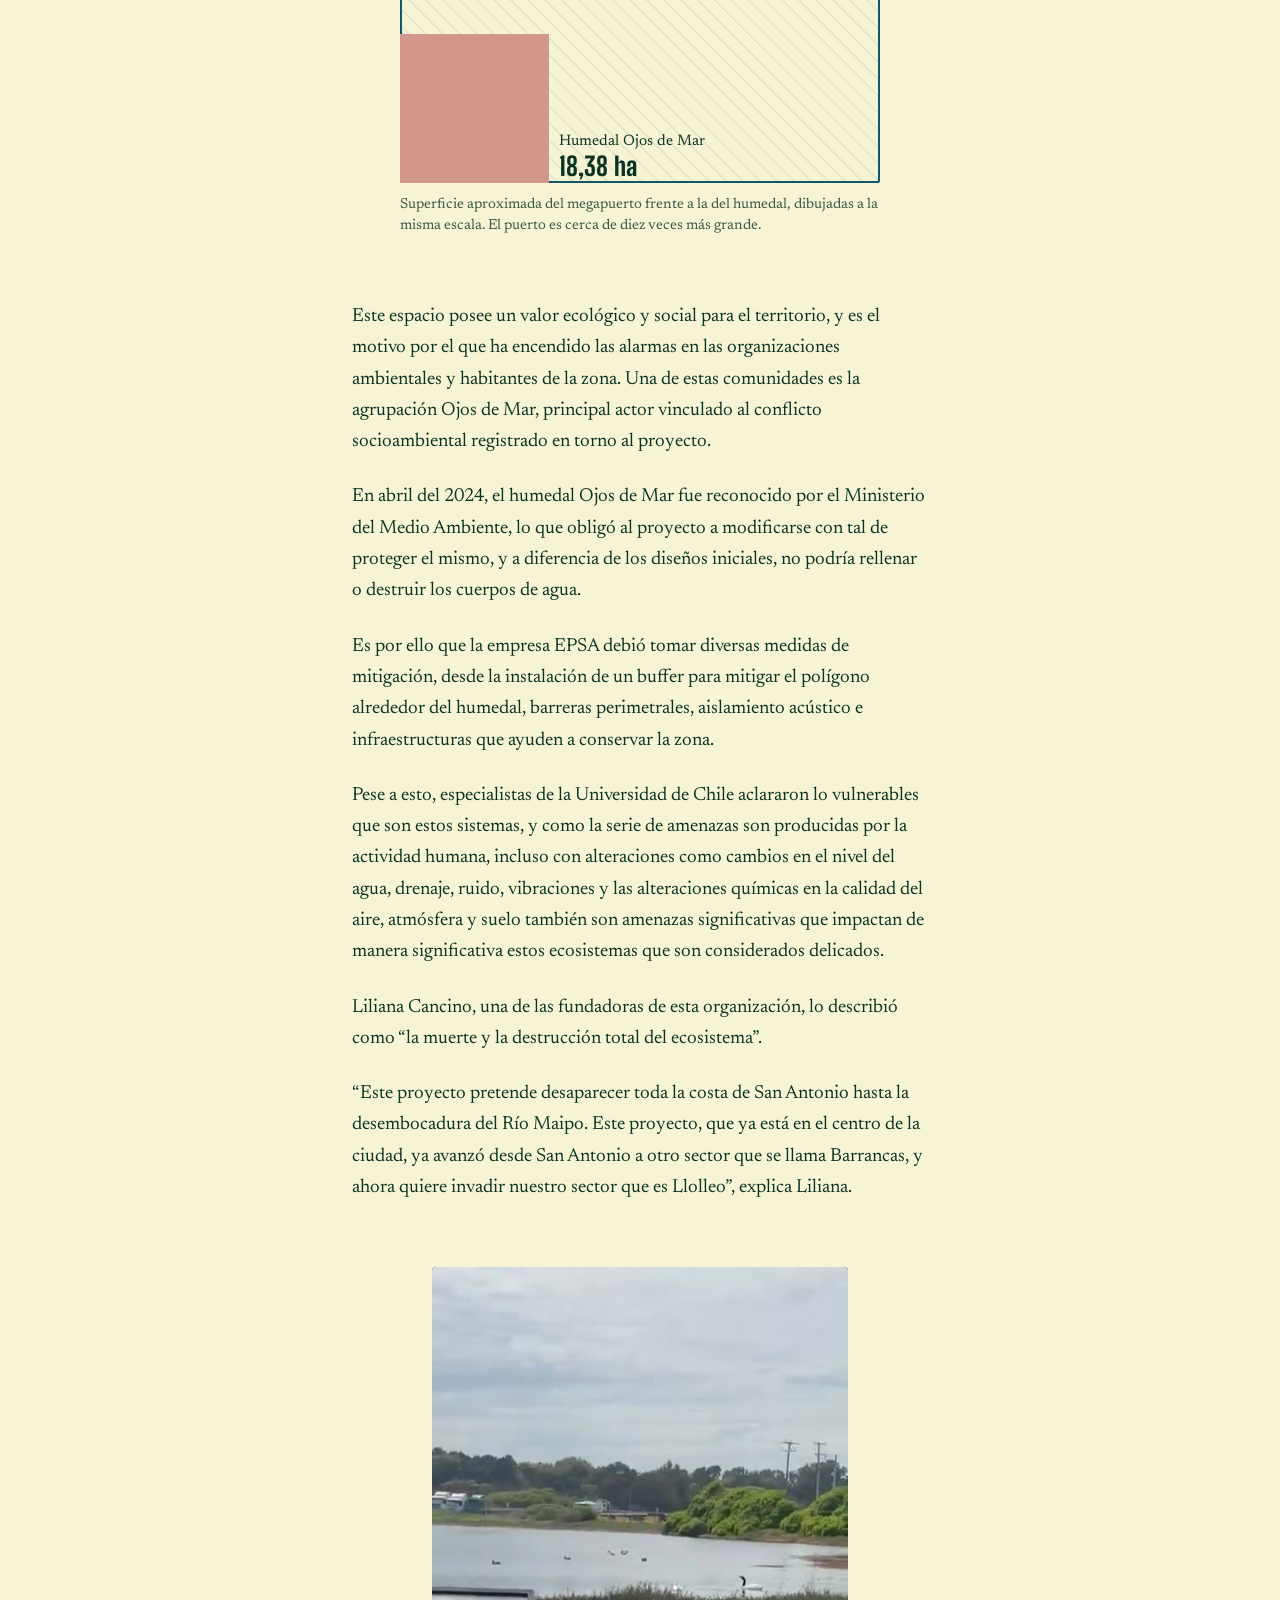
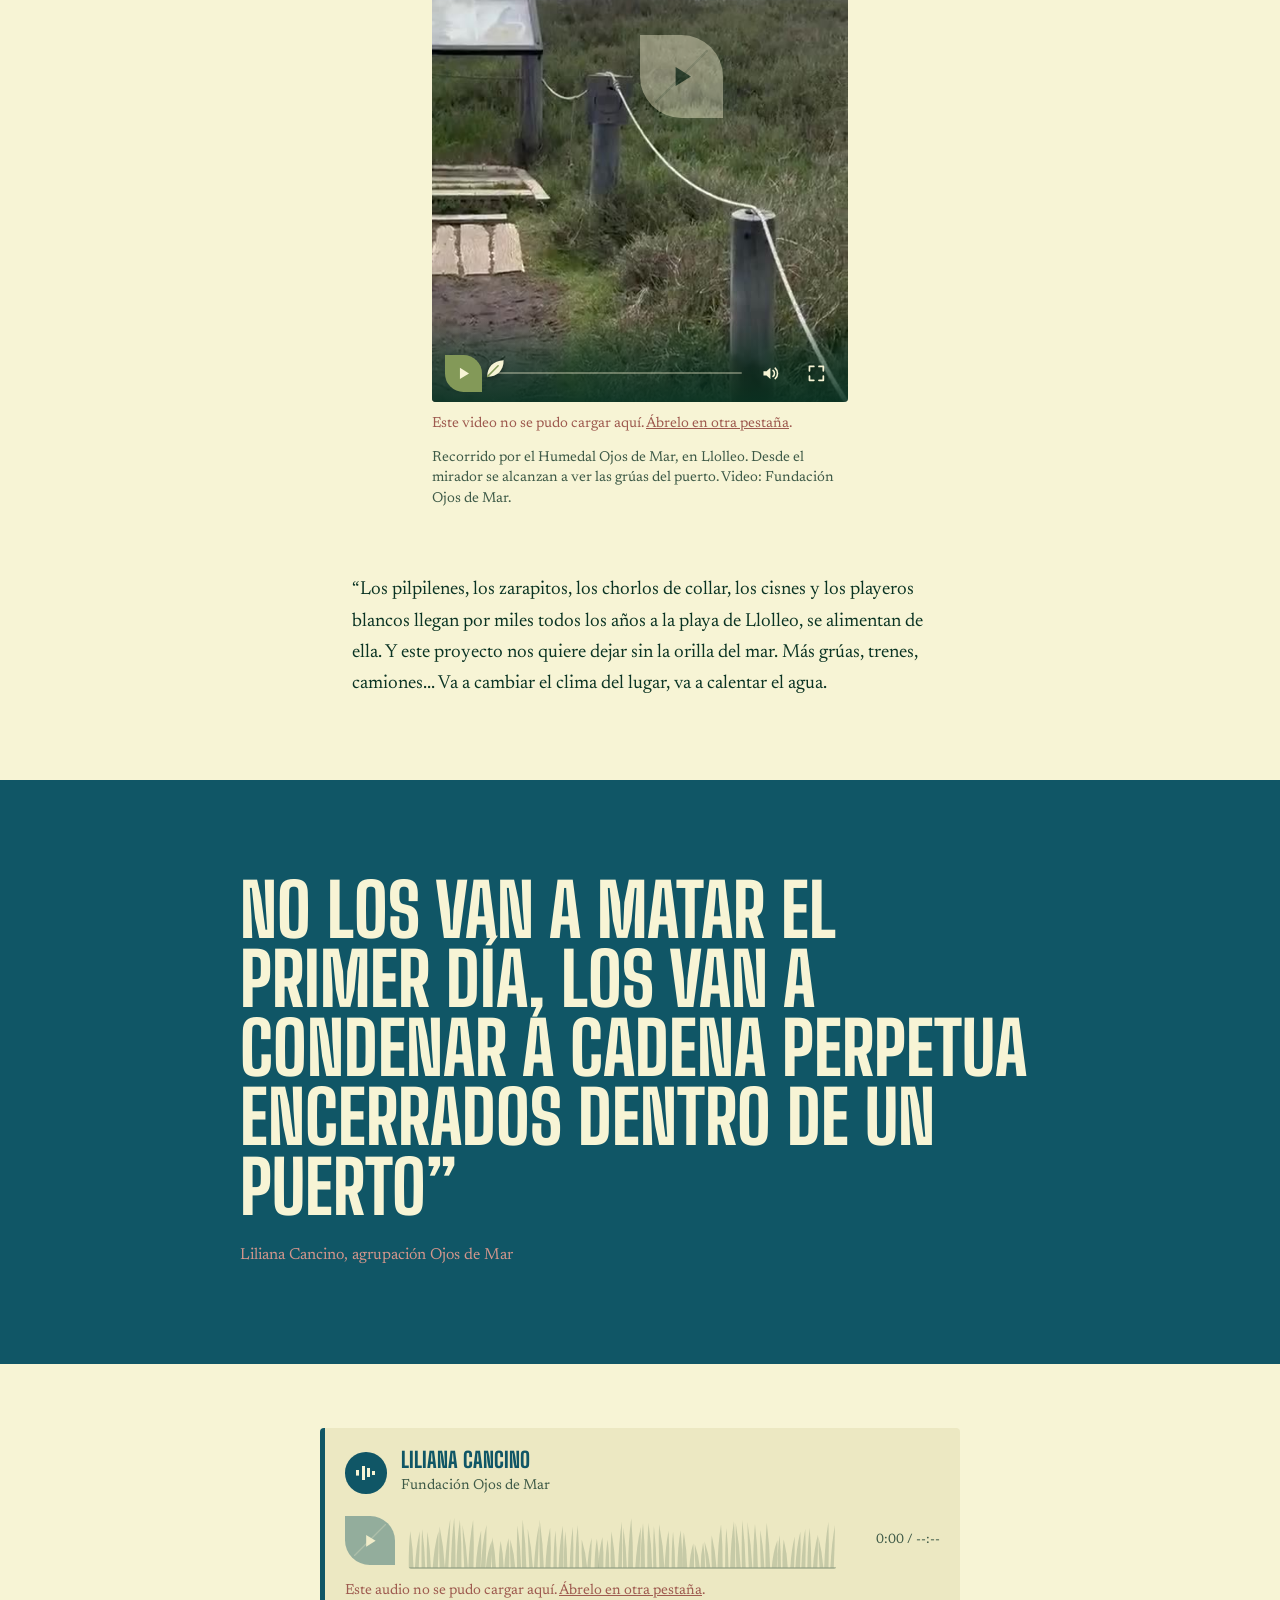
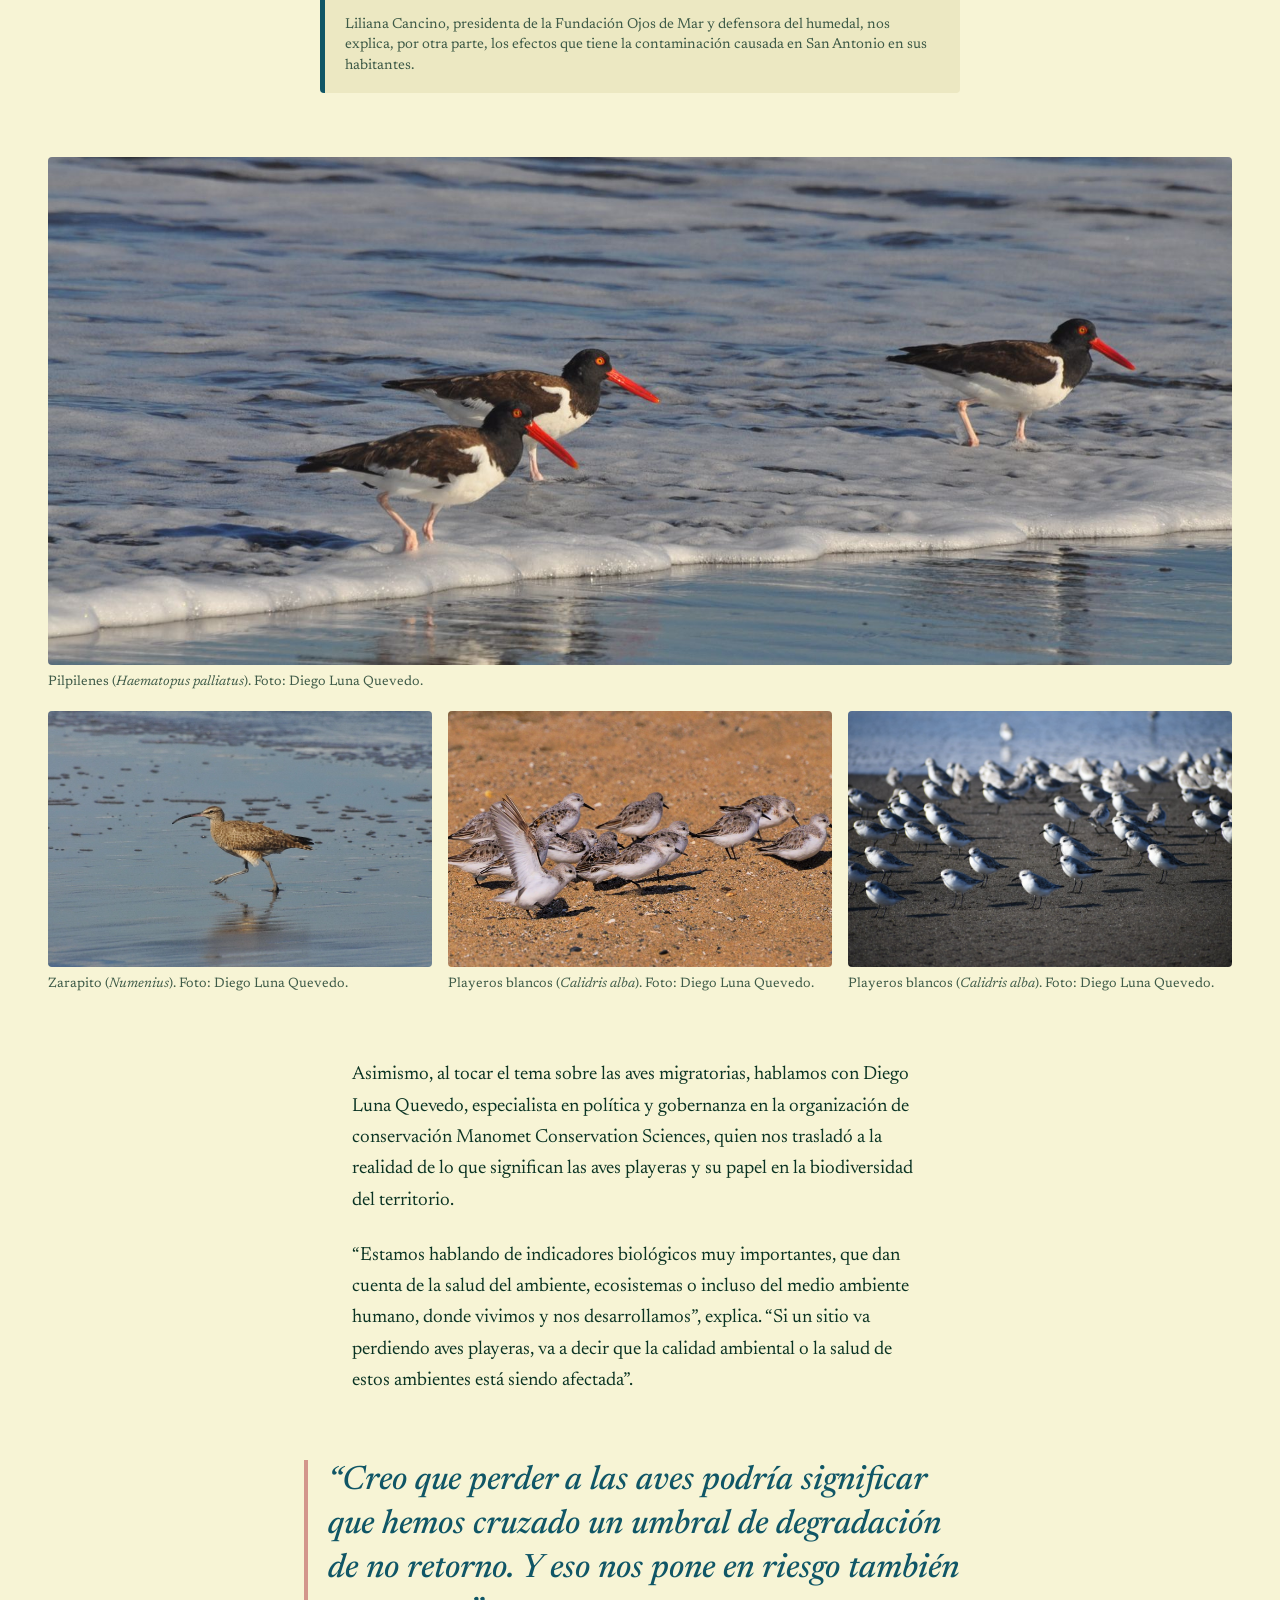
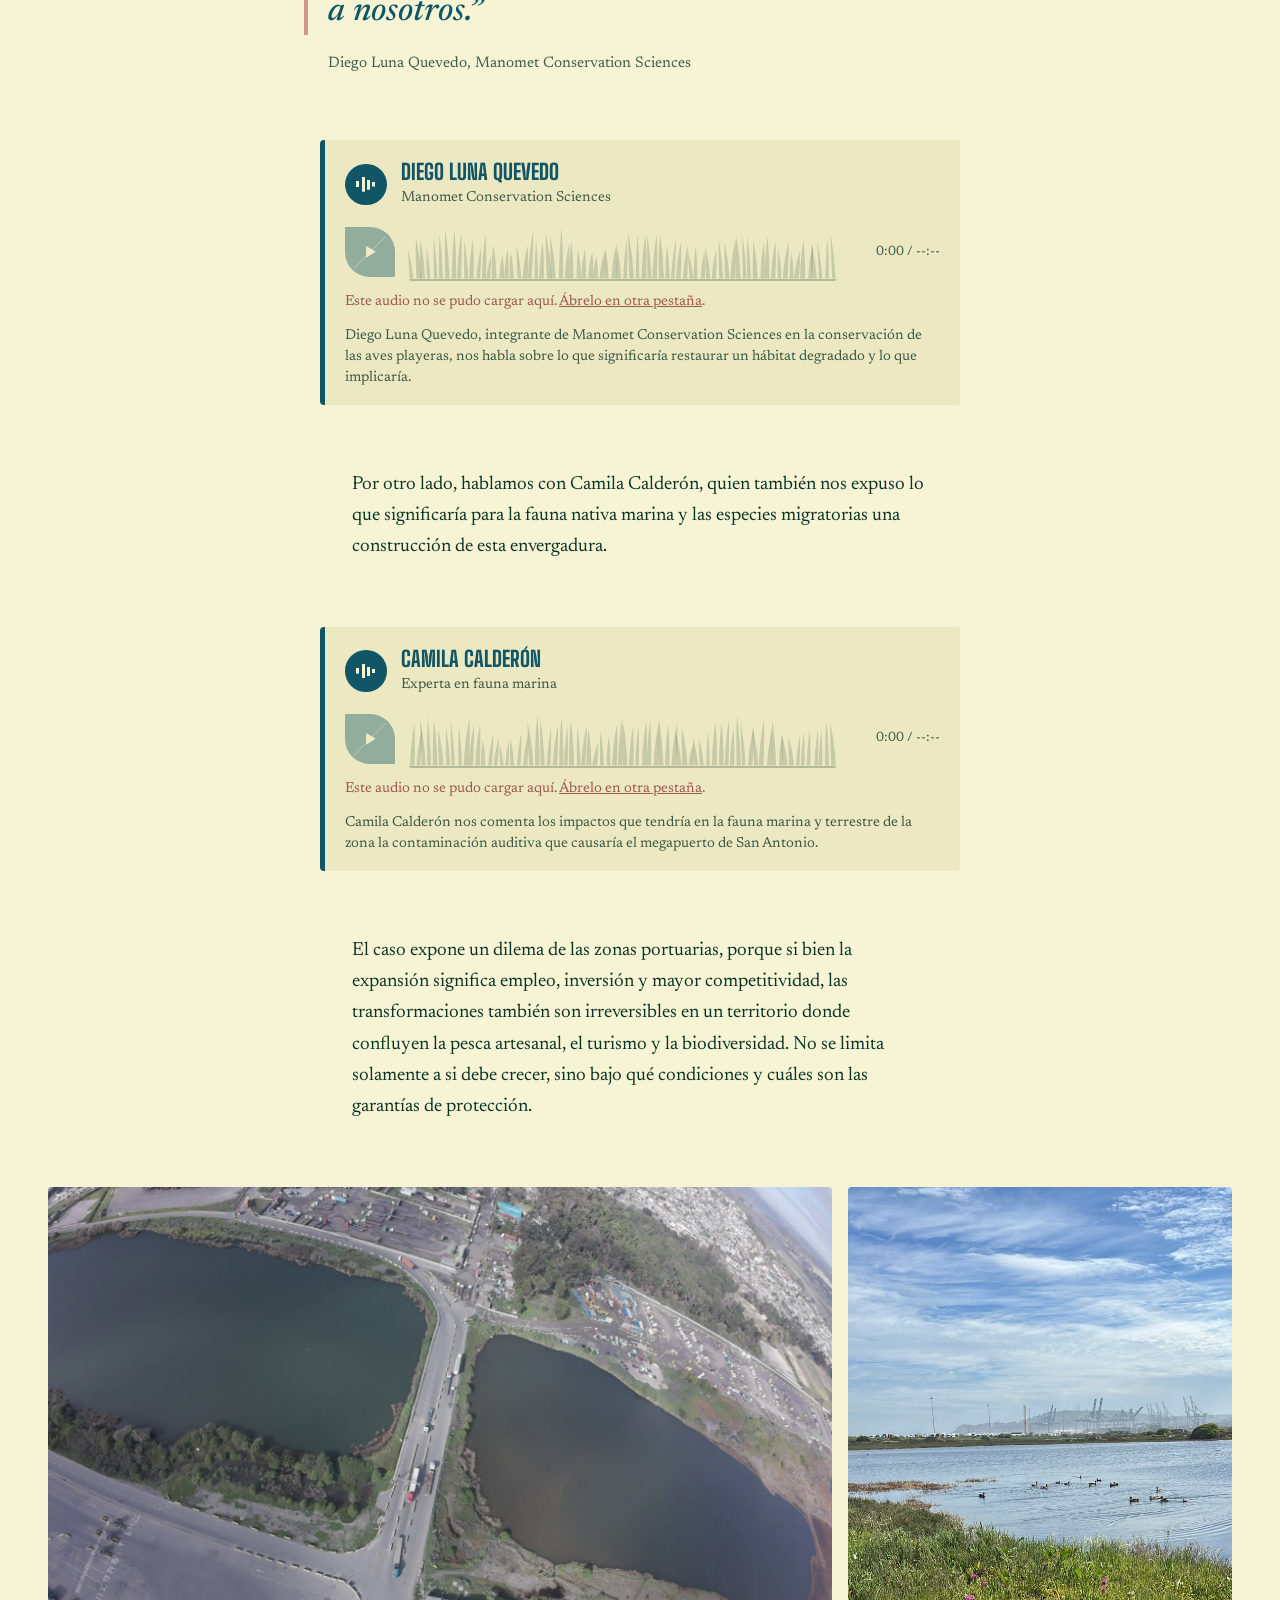
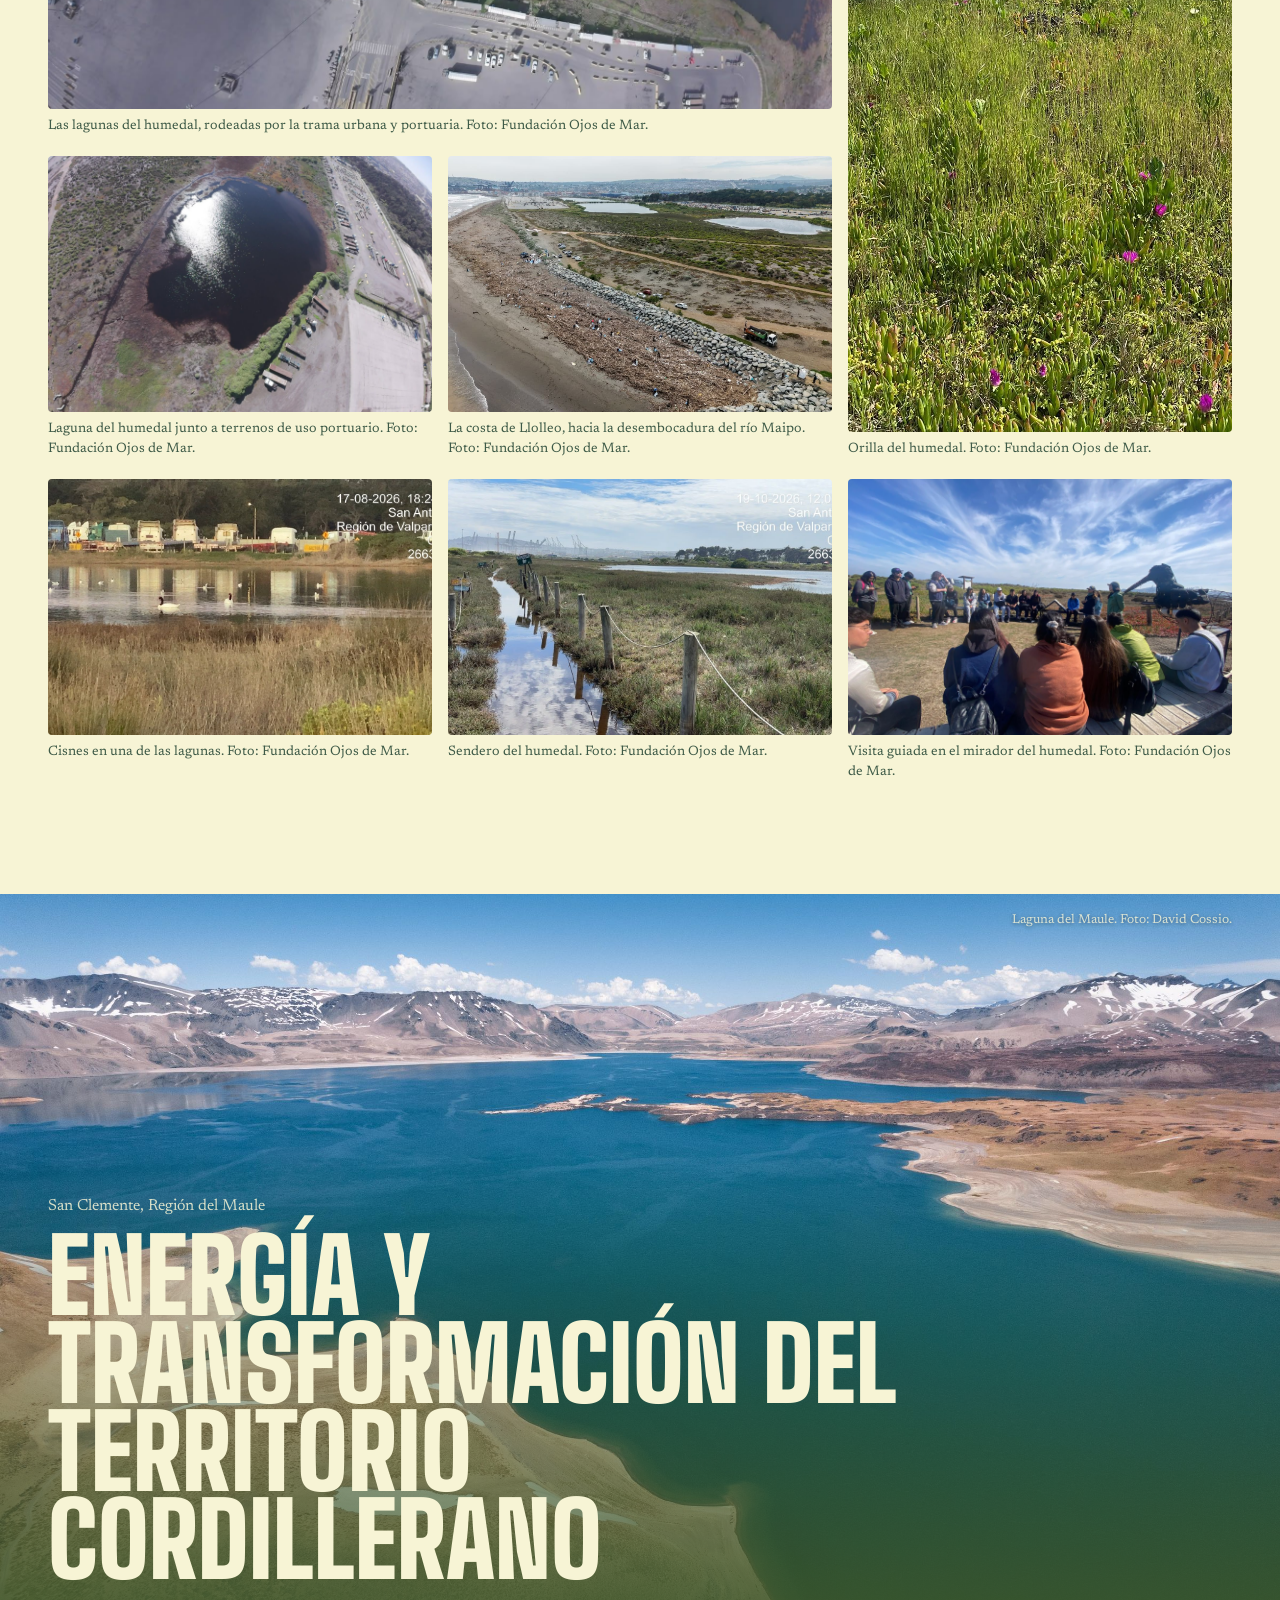
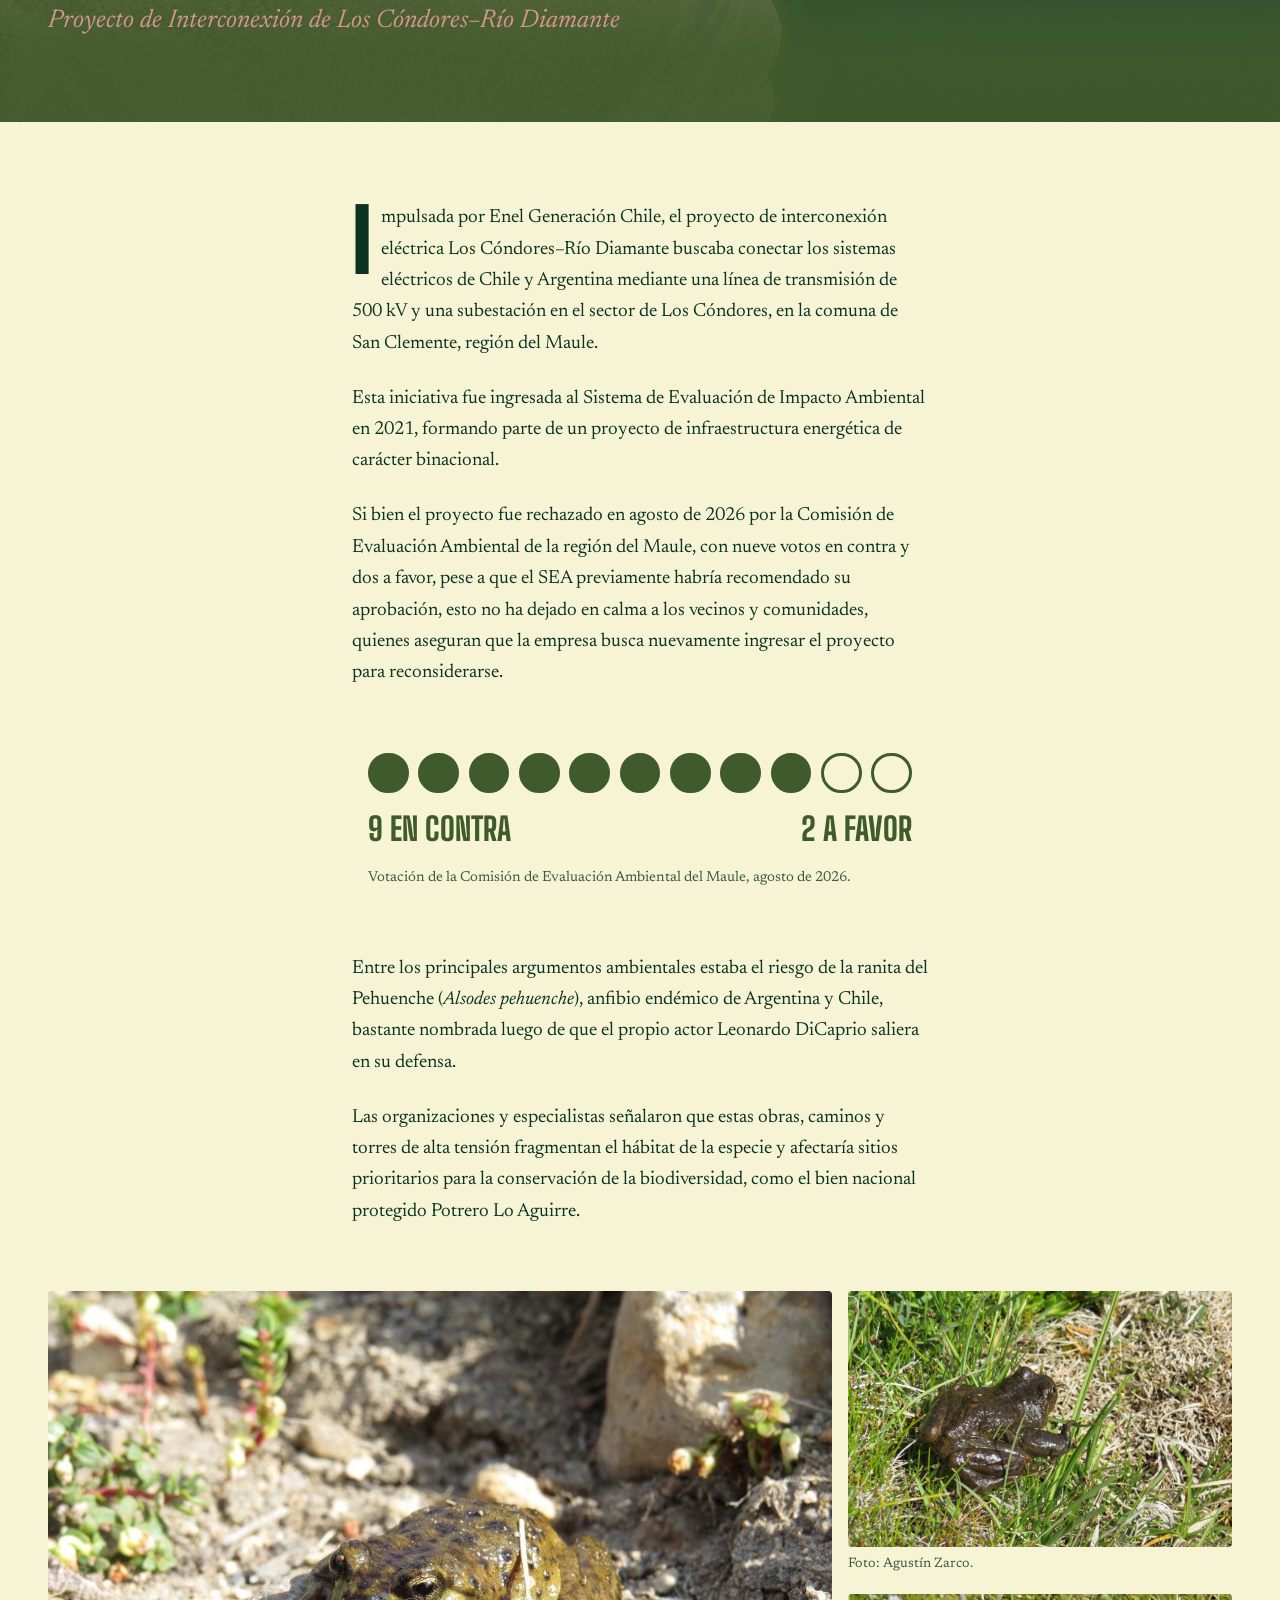
==== commit b620428f: "Update index.html" ====
--- a/index.html
+++ b/index.html
@@ -148,7 +148,7 @@
           <source src="video/humedal-ojos-de-mar.mp4" type="video/mp4">
           Tu navegador no puede reproducir este video. <a href="video/humedal-ojos-de-mar.mp4">Descárgalo aquí</a>.
         </video>
-        <figcaption>Recorrido por el Humedal Ojos de Mar, en Llolleo. Desde el mirador se alcanzan a ver las grúas del puerto.</figcaption>
+        <figcaption>Recorrido por el Humedal Ojos de Mar, en Llolleo. Desde el mirador se alcanzan a ver las grúas del puerto. Video: Fundación Ojos de Mar.</figcaption>
       </figure>
 
       <div class="texto">
@@ -177,19 +177,19 @@
       <div class="galeria galeria--aves" data-grupo="aves">
         <figure class="galeria__item g6">
           <button type="button"><img src="img/san-antonio/pilpilenes.jpg" alt="Dos pilpilenes, aves de pico rojo y plumaje negro y blanco, caminando en la orilla." width="1800" height="1196" loading="lazy"></button>
-          <figcaption>Pilpilenes en la orilla.</figcaption>
+          <figcaption>Pilpilenes (<i>Haematopus palliatus</i>). Foto: Diego Luna Quevedo.</figcaption>
         </figure>
         <figure class="galeria__item g2">
           <button type="button"><img src="img/san-antonio/zarapito.jpg" alt="Un zarapito de pico largo y curvo caminando sobre la arena mojada." width="1789" height="1188" loading="lazy"></button>
-          <figcaption>Zarapito.</figcaption>
+          <figcaption>Zarapito (<i>Numenius</i>). Foto: Diego Luna Quevedo.</figcaption>
         </figure>
         <figure class="galeria__item g2">
           <button type="button"><img src="img/san-antonio/playeros-blancos-1.jpg" alt="Grupo de playeros blancos sobre la arena." width="1518" height="1009" loading="lazy"></button>
-          <figcaption>Playeros blancos (<i>Calidris alba</i>).</figcaption>
+          <figcaption>Playeros blancos (<i>Calidris alba</i>). Foto: Diego Luna Quevedo.</figcaption>
         </figure>
         <figure class="galeria__item g2">
           <button type="button"><img src="img/san-antonio/playeros-blancos-2.jpg" alt="Bandada de playeros blancos descansando en la playa." width="1800" height="1200" loading="lazy"></button>
-          <figcaption>Una bandada de playeros blancos, especie migratoria que llega cada año a la costa de Llolleo.</figcaption>
+          <figcaption>Playeros blancos (<i>Calidris alba</i>). Foto: Diego Luna Quevedo.</figcaption>
         </figure>
       </div>
 
@@ -241,31 +241,31 @@
       <div class="galeria galeria--territorio" data-grupo="san-antonio">
         <figure class="galeria__item g4">
           <button type="button"><img src="img/san-antonio/lagunas-dron.jpg" alt="Vista aérea de dos lagunas del humedal rodeadas de calles, galpones y estacionamientos." width="1600" height="1200" loading="lazy"></button>
-          <figcaption>Las lagunas del humedal, rodeadas por la trama urbana y portuaria.</figcaption>
+          <figcaption>Las lagunas del humedal, rodeadas por la trama urbana y portuaria. Foto: Fundación Ojos de Mar.</figcaption>
         </figure>
         <figure class="galeria__item g2 alta">
           <button type="button"><img src="img/san-antonio/orilla-humedal.jpg" alt="Pasto verde en primer plano y la laguna con el puerto a lo lejos." width="900" height="1600" loading="lazy"></button>
-          <figcaption>Orilla del humedal.</figcaption>
+          <figcaption>Orilla del humedal. Foto: Fundación Ojos de Mar.</figcaption>
         </figure>
         <figure class="galeria__item g2">
           <button type="button"><img src="img/san-antonio/laguna-dron.jpg" alt="Vista aérea de una laguna oscura junto a un terreno industrial con camiones." width="1600" height="1200" loading="lazy"></button>
-          <figcaption>Laguna del humedal junto a terrenos de uso portuario.</figcaption>
+          <figcaption>Laguna del humedal junto a terrenos de uso portuario. Foto: Fundación Ojos de Mar.</figcaption>
         </figure>
         <figure class="galeria__item g2">
           <button type="button"><img src="img/san-antonio/costa-llolleo-dron.jpg" alt="Vista aérea de la costa con un enrocado, la playa y lagunas al fondo." width="1280" height="960" loading="lazy"></button>
-          <figcaption>La costa de Llolleo, hacia la desembocadura del río Maipo.</figcaption>
+          <figcaption>La costa de Llolleo, hacia la desembocadura del río Maipo. Foto: Fundación Ojos de Mar.</figcaption>
         </figure>
         <figure class="galeria__item g2">
           <button type="button"><img src="img/san-antonio/cisnes-laguna.jpg" alt="Cisnes en una laguna con casas al fondo." width="1280" height="720" loading="lazy"></button>
-          <figcaption>Cisnes en una de las lagunas.</figcaption>
+          <figcaption>Cisnes en una de las lagunas. Foto: Fundación Ojos de Mar.</figcaption>
         </figure>
         <figure class="galeria__item g2">
           <button type="button"><img src="img/san-antonio/sendero-humedal.jpg" alt="Sendero delimitado con cuerdas y estacas que cruza el humedal." width="1280" height="720" loading="lazy"></button>
-          <figcaption>Sendero del humedal.</figcaption>
+          <figcaption>Sendero del humedal. Foto: Fundación Ojos de Mar.</figcaption>
         </figure>
         <figure class="galeria__item g2">
           <button type="button"><img src="img/san-antonio/visita-mirador.jpg" alt="Grupo de personas sentadas en un mirador escuchando una charla al aire libre." width="1600" height="1200" loading="lazy"></button>
-          <figcaption>Visita guiada en el mirador del humedal.</figcaption>
+          <figcaption>Visita guiada en el mirador del humedal. Foto: Fundación Ojos de Mar.</figcaption>
         </figure>
       </div>
     </article>
@@ -658,7 +658,7 @@
     <div class="pie__bloque">
       <h3>Fotografías</h3>
       <p>Alto Maule: David Cossio, Catalina Medina, Agustín Zarco, Guillermo Debandi, Jeff Bisbee y César Muñoz.</p>
-      <p>San Antonio: registro del equipo de reportaje.</p>
+      <p>San Antonio: Diego Luna Quevedo (aves) y Fundación Ojos de Mar (humedal).</p>
       <p>Planos: proyecto Data Center Alto Jahuel, DC Terranova SpA.</p>
     </div>
     <div class="pie__enlaces">
